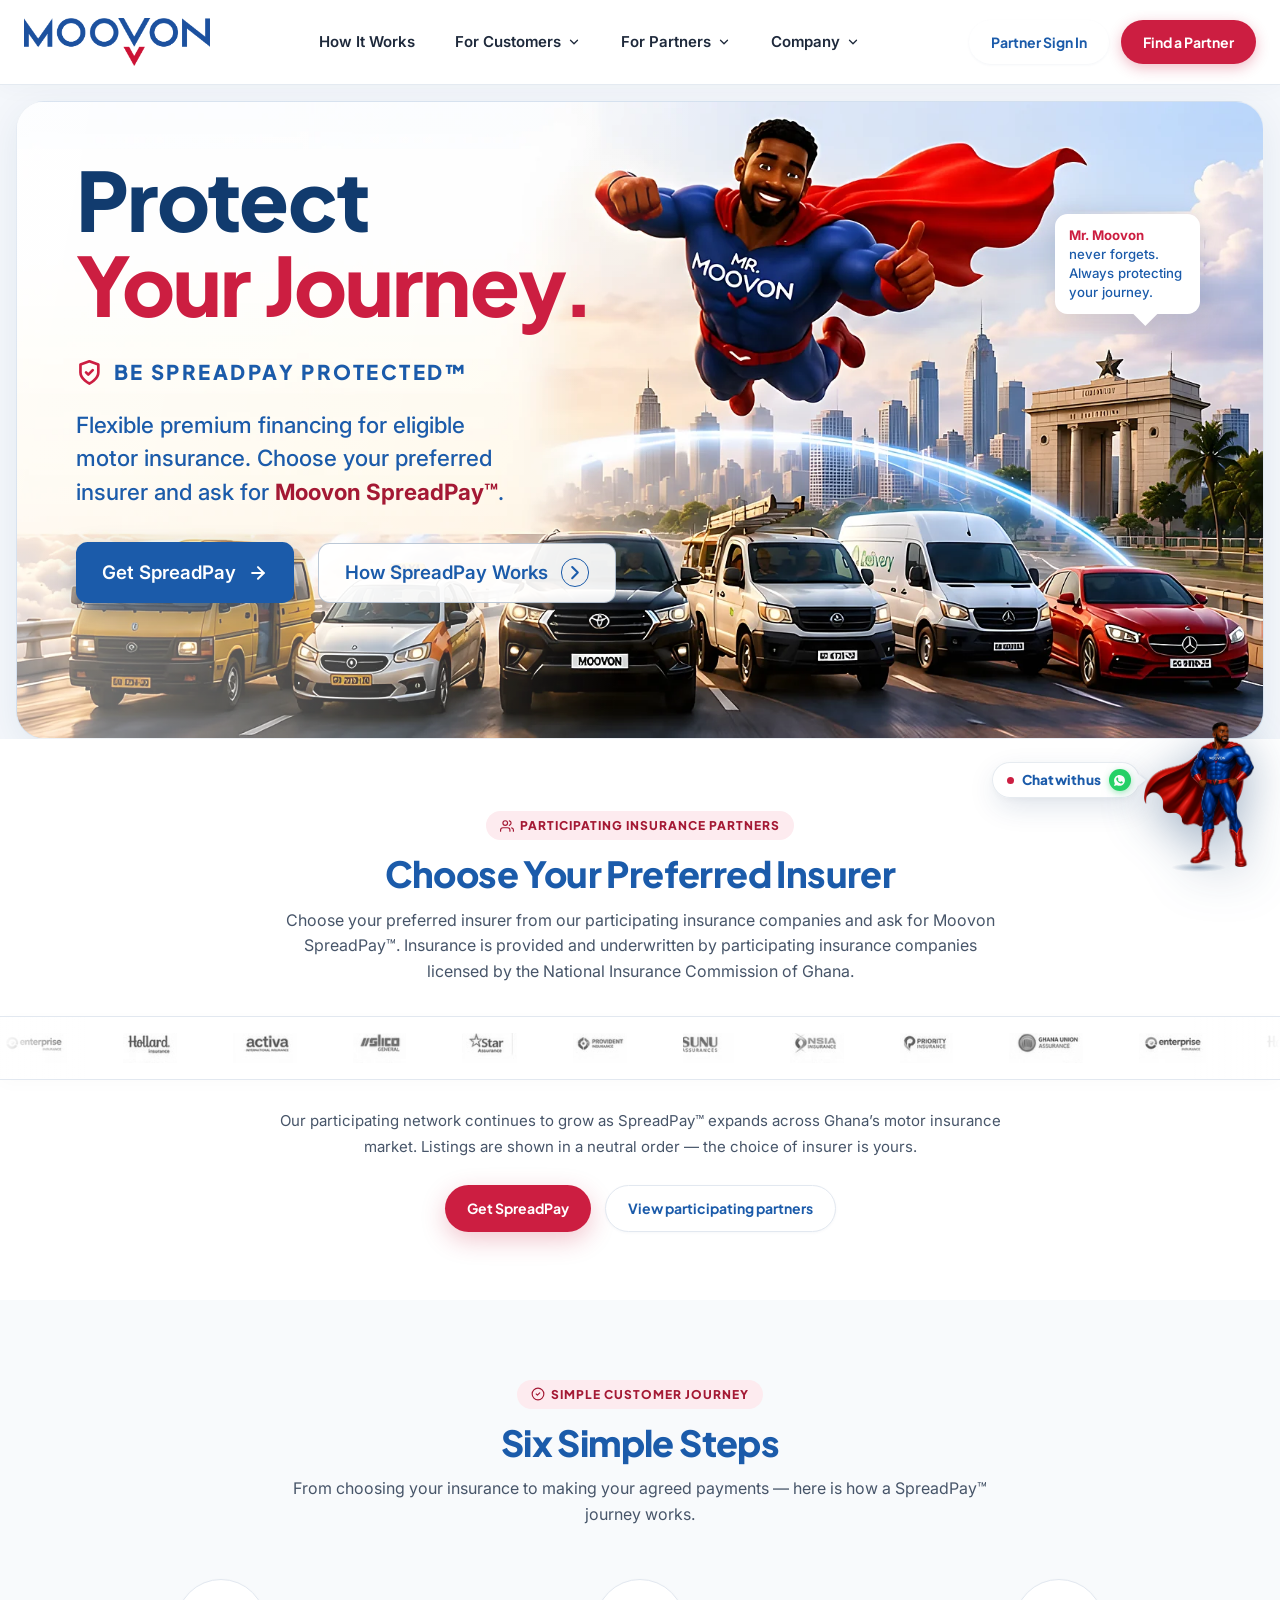
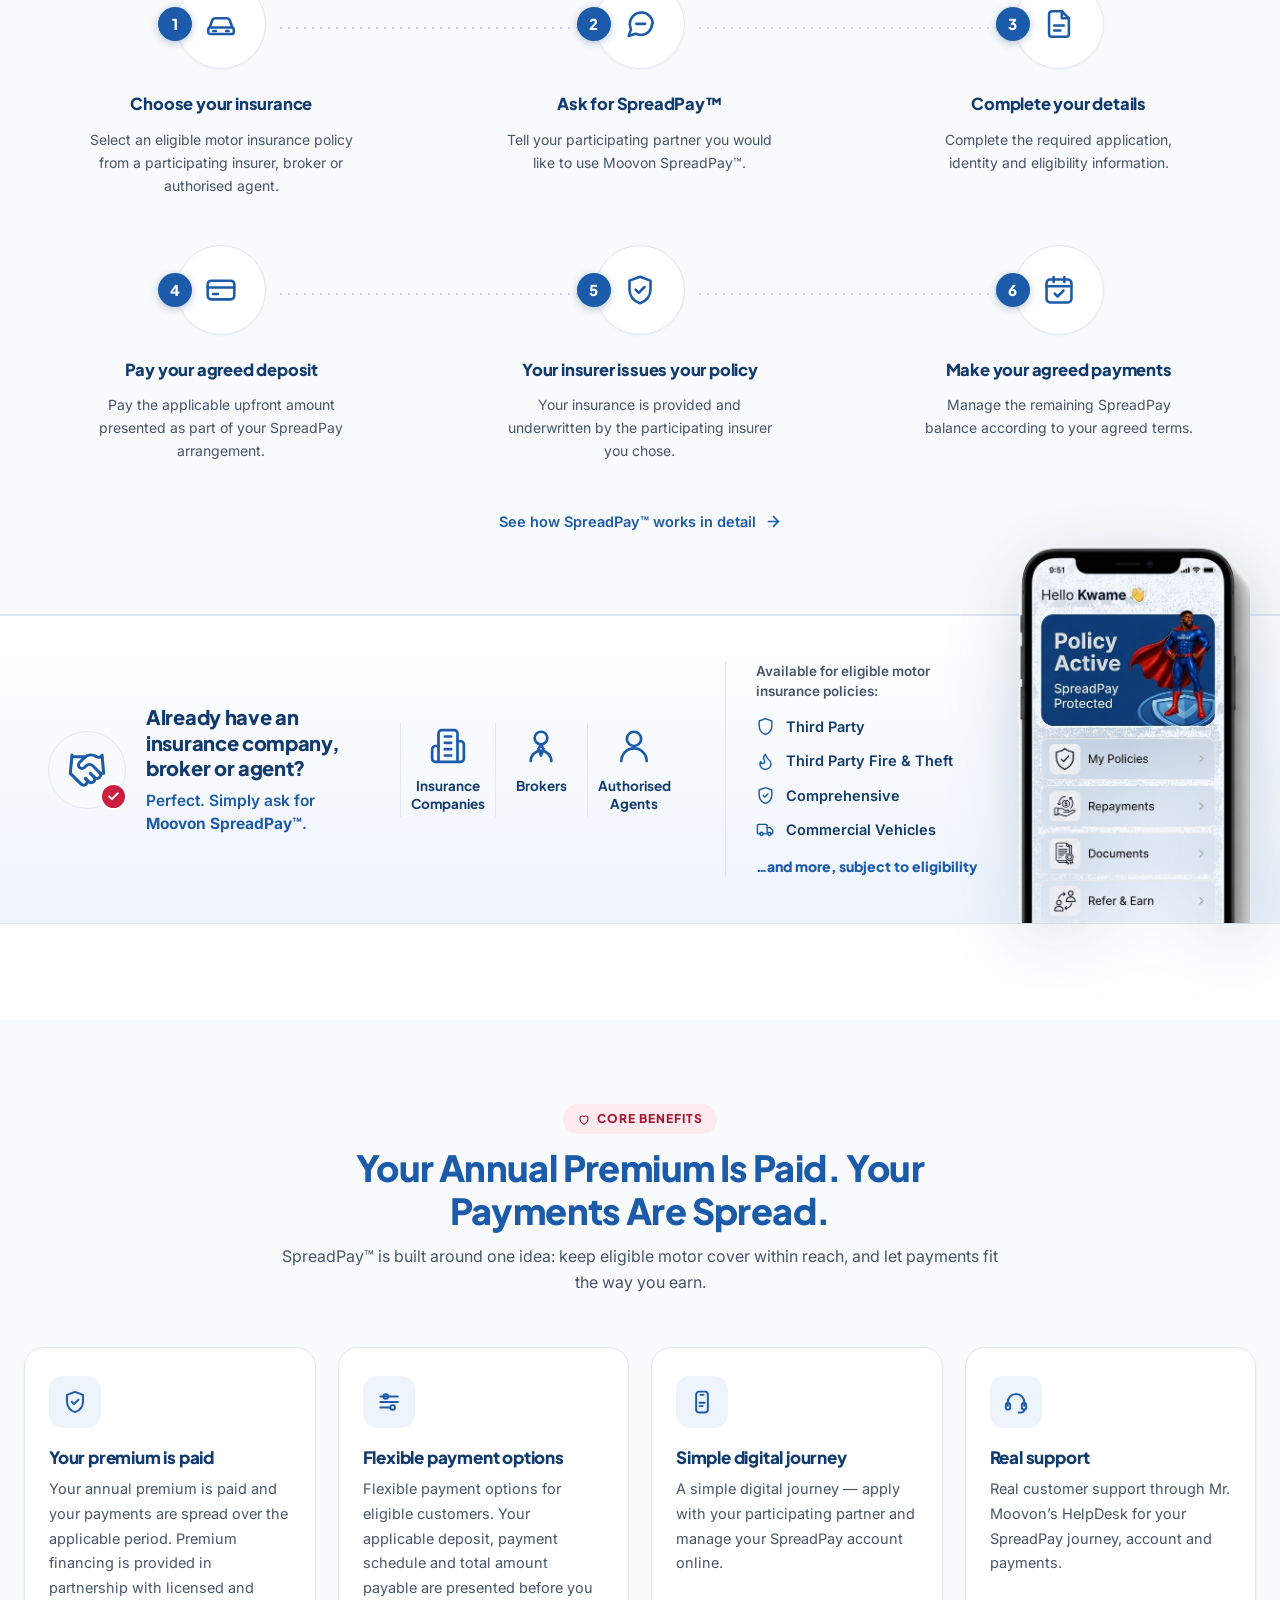
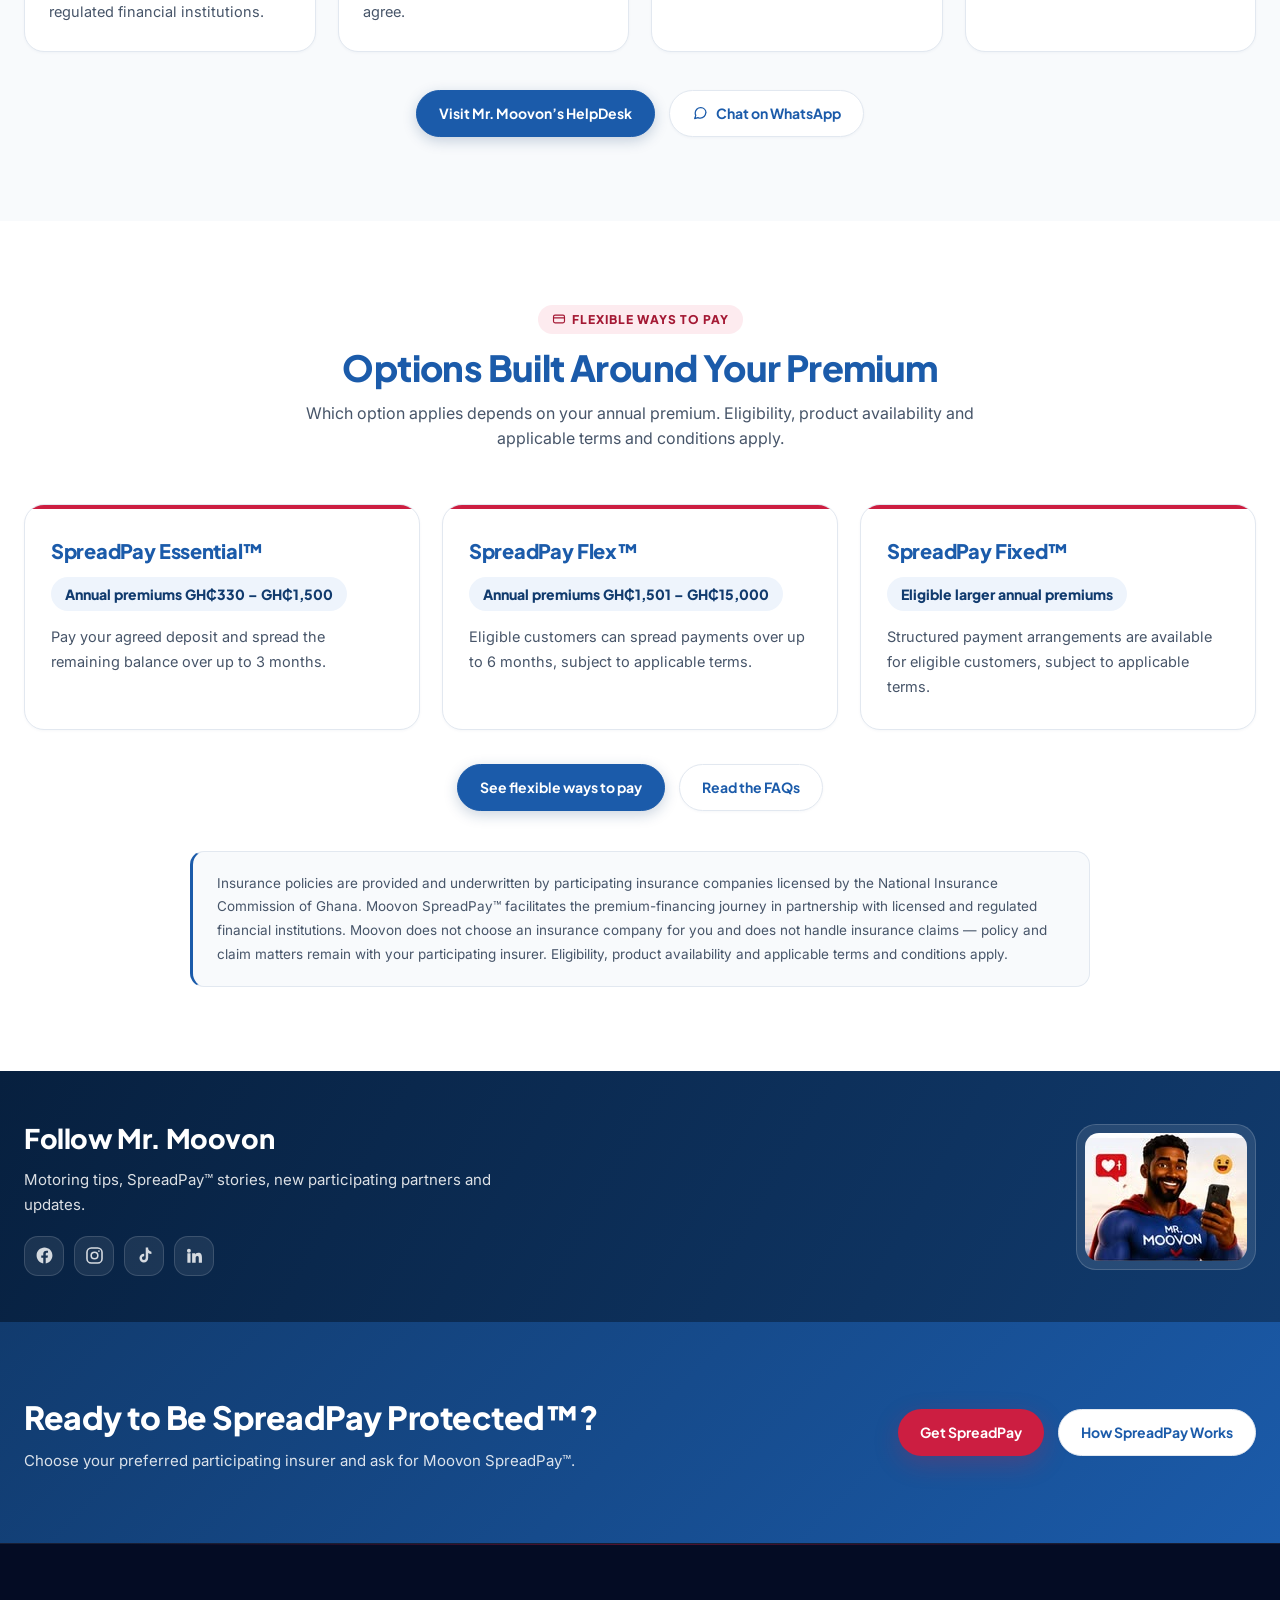
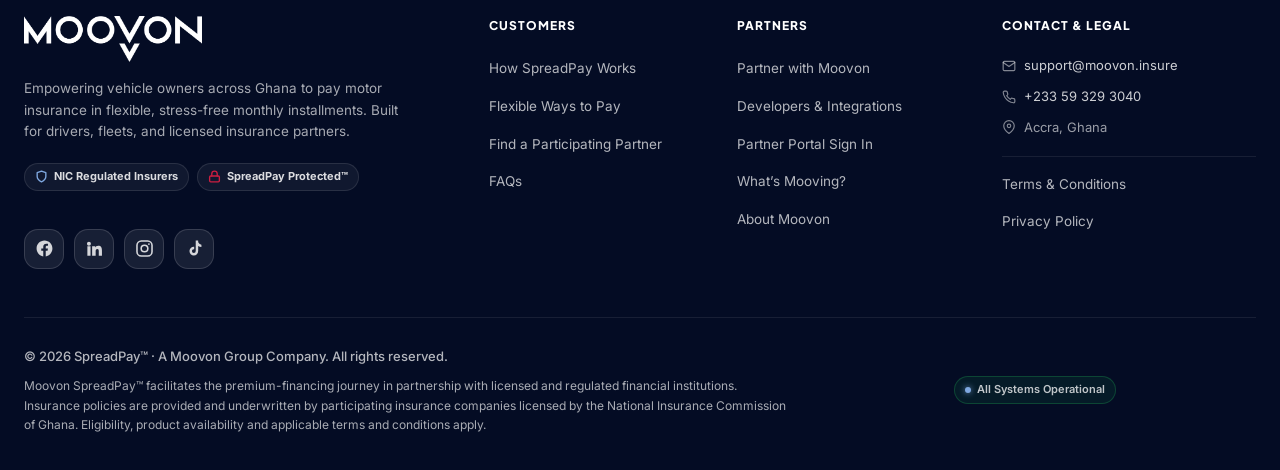
==== index.html @ c4499461 "feat(site): rebuild all pages against the 10-page refresh spec Ten pages rebuilt from design-referen" ====
<!DOCTYPE html>
<html lang="en">
<head>
  <meta charset="UTF-8">
  <meta name="viewport" content="width=device-width, initial-scale=1.0">
  <title>MOOVON SpreadPay™ - Pay Your Motor Insurance Premium Over Time</title>
  <meta name="description" content="Moovon SpreadPay™ helps eligible drivers and fleet owners in Ghana spread the cost of an annual motor insurance premium. Choose your participating insurer and ask for SpreadPay.">
  <!-- Open Graph / Social Previews -->
  <meta property="og:type" content="website">
  <meta property="og:title" content="MOOVON SpreadPay™ - Pay Your Motor Insurance Premium Over Time">
  <meta property="og:description" content="Moovon SpreadPay™ helps eligible drivers and fleet owners in Ghana spread the cost of an annual motor insurance premium. Choose your participating insurer and ask for SpreadPay.">
  <meta property="og:image" content="assets/graphics/social_banner_exact.png">
  <meta name="twitter:card" content="summary_large_image">
  
  <!-- Fonts & Stylesheet -->
  <link rel="preconnect" href="https://fonts.googleapis.com">
  <link rel="preconnect" href="https://fonts.gstatic.com" crossorigin>
  <link href="https://fonts.googleapis.com/css2?family=Inter:wght@400;500;600;700&family=Plus+Jakarta+Sans:wght@700;800;900&display=swap" rel="stylesheet">
  <link rel="icon" type="image/png" href="assets/brand/icon-trans.png">
  <link rel="stylesheet" href="styles.css?v=2.5">
</head>
<body>
  <a class="skip-link" href="#main">Skip to main content</a>


  <!-- ==========================================================================
       Header & Sticky Glass Navigation (Uniform Across All Pages)
       ========================================================================== -->
  <header class="site-header" id="siteHeader">
    <div class="container nav-container">
      <a href="/" class="brand-logo-group" aria-label="Moovon SpreadPay Home">
        <img src="assets/brand/moovon_logo_main.png" alt="Moovon" class="brand-logo-img" width="2371" height="613">
      </a>

      <nav aria-label="Primary Navigation">
        <ul class="nav-menu">
          <li><a href="/how-it-works" class="nav-link">How It Works</a></li>
          <li class="nav-item-has-dropdown">
            <a href="/products" class="nav-link">
              For Customers
              <svg class="dropdown-arrow" viewBox="0 0 24 24" width="14" height="14" fill="none" stroke="currentColor" stroke-width="2.2" stroke-linecap="round" stroke-linejoin="round" aria-hidden="true" focusable="false"><polyline points="6 9 12 15 18 9"/></svg>
            </a>
            <div class="dropdown-menu">
              <a href="/partners" class="dropdown-item">
                <div class="dropdown-icon-box">
                  <svg width="18" height="18" viewBox="0 0 24 24" fill="none" stroke="currentColor" stroke-width="2" stroke-linecap="round" stroke-linejoin="round" aria-hidden="true" focusable="false"><path d="M17 21v-2a4 4 0 0 0-4-4H5a4 4 0 0 0-4 4v2"/><circle cx="9" cy="7" r="4"/><path d="M23 21v-2a4 4 0 0 0-3-3.87"/></svg>
                </div>
                <div>
                  <div class="dropdown-title">Participating Partners</div>
                  <div class="dropdown-desc">Choose your preferred insurer</div>
                </div>
              </a>
              <a href="/products" class="dropdown-item">
                <div class="dropdown-icon-box">
                  <svg width="18" height="18" viewBox="0 0 24 24" fill="none" stroke="currentColor" stroke-width="2" stroke-linecap="round" stroke-linejoin="round" aria-hidden="true" focusable="false"><path d="M12 22s8-4 8-10V5l-8-3-8 3v7c0 6 8 10 8 10z"/></svg>
                </div>
                <div>
                  <div class="dropdown-title">Flexible Ways to Pay</div>
                  <div class="dropdown-desc">Premium bands and payment periods</div>
                </div>
              </a>
              <a href="/faqs" class="dropdown-item">
                <div class="dropdown-icon-box">
                  <svg width="18" height="18" viewBox="0 0 24 24" fill="none" stroke="currentColor" stroke-width="2" stroke-linecap="round" stroke-linejoin="round" aria-hidden="true" focusable="false"><circle cx="12" cy="12" r="10"/><path d="M9.1 9a3 3 0 0 1 5.8 1c0 2-3 3-3 3"/><line x1="12" y1="17" x2="12" y2="17.01"/></svg>
                </div>
                <div>
                  <div class="dropdown-title">FAQs</div>
                  <div class="dropdown-desc">Answers about your SpreadPay journey</div>
                </div>
              </a>
            </div>
          </li>
          <li class="nav-item-has-dropdown">
            <a href="/for-partners" class="nav-link">
              For Partners
              <svg class="dropdown-arrow" viewBox="0 0 24 24" width="14" height="14" fill="none" stroke="currentColor" stroke-width="2.2" stroke-linecap="round" stroke-linejoin="round" aria-hidden="true" focusable="false"><polyline points="6 9 12 15 18 9"/></svg>
            </a>
            <div class="dropdown-menu">
              <a href="/for-partners" class="dropdown-item">
                <div class="dropdown-icon-box">
                  <svg width="18" height="18" viewBox="0 0 24 24" fill="none" stroke="currentColor" stroke-width="2" stroke-linecap="round" stroke-linejoin="round" aria-hidden="true" focusable="false"><path d="M14 2H6a2 2 0 0 0-2 2v16a2 2 0 0 0 2 2h12a2 2 0 0 0 2-2V8z"/><polyline points="14 2 14 8 20 8"/></svg>
                </div>
                <div>
                  <div class="dropdown-title">Partner with Moovon</div>
                  <div class="dropdown-desc">For insurers, brokers and agents</div>
                </div>
              </a>
              <a href="/developers" class="dropdown-item">
                <div class="dropdown-icon-box">
                  <svg width="18" height="18" viewBox="0 0 24 24" fill="none" stroke="currentColor" stroke-width="2" stroke-linecap="round" stroke-linejoin="round" aria-hidden="true" focusable="false"><polyline points="16 18 22 12 16 6"/><polyline points="8 6 2 12 8 18"/></svg>
                </div>
                <div>
                  <div class="dropdown-title">Developers & Integrations</div>
                  <div class="dropdown-desc">Secure partner APIs</div>
                </div>
              </a>
              <a href="/for-partners#portal" class="dropdown-item">
                <div class="dropdown-icon-box">
                  <svg width="18" height="18" viewBox="0 0 24 24" fill="none" stroke="currentColor" stroke-width="2" stroke-linecap="round" stroke-linejoin="round" aria-hidden="true" focusable="false"><rect x="3" y="11" width="18" height="11" rx="2" ry="2"/><path d="M7 11V7a5 5 0 0 1 10 0v4"/></svg>
                </div>
                <div>
                  <div class="dropdown-title">Partner Portal Sign In</div>
                  <div class="dropdown-desc">Approved partner access</div>
                </div>
              </a>
            </div>
          </li>
          <li class="nav-item-has-dropdown">
            <a href="/about" class="nav-link">
              Company
              <svg class="dropdown-arrow" viewBox="0 0 24 24" width="14" height="14" fill="none" stroke="currentColor" stroke-width="2.2" stroke-linecap="round" stroke-linejoin="round" aria-hidden="true" focusable="false"><polyline points="6 9 12 15 18 9"/></svg>
            </a>
            <div class="dropdown-menu">
              <a href="/about" class="dropdown-item">
                <div class="dropdown-icon-box">
                  <svg width="18" height="18" viewBox="0 0 24 24" fill="none" stroke="currentColor" stroke-width="2" stroke-linecap="round" stroke-linejoin="round" aria-hidden="true" focusable="false"><path d="M4 15s1-1 4-1 5 2 8 2 4-1 4-1V3s-1 1-4 1-5-2-8-2-4 1-4 1z"/><line x1="4" y1="22" x2="4" y2="15"/></svg>
                </div>
                <div>
                  <div class="dropdown-title">About Moovon</div>
                  <div class="dropdown-desc">Built in Ghana. Built for Africa.</div>
                </div>
              </a>
              <a href="/news" class="dropdown-item">
                <div class="dropdown-icon-box">
                  <svg width="18" height="18" viewBox="0 0 24 24" fill="none" stroke="currentColor" stroke-width="2" stroke-linecap="round" stroke-linejoin="round" aria-hidden="true" focusable="false"><path d="M4 22h16a2 2 0 0 0 2-2V4a2 2 0 0 0-2-2H8a2 2 0 0 0-2 2v16a2 2 0 0 1-2 2Zm0 0a2 2 0 0 1-2-2v-9h4"/><path d="M10 6h8M10 10h8M10 14h5"/></svg>
                </div>
                <div>
                  <div class="dropdown-title">What's Mooving?</div>
                  <div class="dropdown-desc">News, partners and industry updates</div>
                </div>
              </a>
              <a href="/contact" class="dropdown-item">
                <div class="dropdown-icon-box">
                  <svg width="18" height="18" viewBox="0 0 24 24" fill="none" stroke="currentColor" stroke-width="2" stroke-linecap="round" stroke-linejoin="round" aria-hidden="true" focusable="false"><rect x="2" y="4" width="20" height="16" rx="2"/><path d="m22 6-10 7L2 6"/></svg>
                </div>
                <div>
                  <div class="dropdown-title">Contact Moovon</div>
                  <div class="dropdown-desc">Mr. Moovon's HelpDesk</div>
                </div>
              </a>
            </div>
          </li>
        </ul>
      </nav>

      <div class="nav-actions">
        <a href="/for-partners#portal" class="btn btn-signin">Partner Sign In</a>
        <button onclick="openPartnerModal()" class="btn btn-find-partner">Find a Partner</button>
      </div>

      <button class="mobile-toggle" aria-label="Toggle navigation">
        <svg width="24" height="24" viewBox="0 0 24 24" fill="none" stroke="#1B5BAA" stroke-width="2" stroke-linecap="round" stroke-linejoin="round"><line x1="3" y1="12" x2="21" y2="12"/><line x1="3" y1="6" x2="21" y2="6"/><line x1="3" y1="18" x2="21" y2="18"/></svg>
      </button>
    </div>
  </header>

  <main id="main">
  <!-- ==========================================================================
       Hero Billboard Section (Live Re-creation of Reference Flyer:
       real HTML text + CTAs over layered artwork)
       ========================================================================== -->
  <section class="billboard-hero-section">
    <div class="container billboard-hero-container">
      <div class="billboard-live-wrapper">
        <div class="billboard-live-content">
          <h1 class="billboard-headline">
            Protect<br>
            <span class="billboard-headline-accent">Your Journey.</span>
          </h1>

          <div class="billboard-protected-badge">
            <span class="billboard-shield-icon" aria-hidden="true">
              <svg viewBox="0 0 24 24" fill="none" stroke="currentColor" stroke-width="2.4" stroke-linecap="round" stroke-linejoin="round" focusable="false"><path d="M12 22s8-4 8-10V5l-8-3-8 3v7c0 6 8 10 8 10z"/><polyline points="9 12 11 14 15 10"/></svg>
            </span>
            Be SpreadPay Protected&trade;
          </div>

          <p class="billboard-sub">
            Flexible premium financing for eligible<br>
            motor insurance. Choose your preferred<br>
            insurer and ask for <strong>Moovon SpreadPay&trade;</strong>.
          </p>

          <div class="billboard-cta-row">
            <button onclick="openPartnerModal()" class="btn-billboard-primary">
              Get SpreadPay
              <svg viewBox="0 0 24 24" fill="none" stroke="currentColor" stroke-width="2.4" stroke-linecap="round" stroke-linejoin="round" aria-hidden="true" focusable="false"><line x1="5" y1="12" x2="19" y2="12"/><polyline points="12 5 19 12 12 19"/></svg>
            </button>
            <a href="/how-it-works" class="btn-billboard-secondary">
              How SpreadPay Works
              <span class="billboard-play-icon" aria-hidden="true">
                <svg viewBox="0 0 24 24" fill="none" stroke="currentColor" stroke-width="2.6" stroke-linecap="round" stroke-linejoin="round" focusable="false"><polyline points="9 5 16 12 9 19"/></svg>
              </span>
            </a>
          </div>
        </div>

        <div class="billboard-art-frame">
          <picture>
            <source srcset="assets/graphics/hero_billboard_art.webp?v=2.4" type="image/webp">
            <img src="assets/graphics/hero_billboard_art.png?v=2.4"
                 alt="Mr. Moovon superhero flying over a fleet of insured vehicles on an Accra highway"
                 class="billboard-live-art" width="1708" height="872" fetchpriority="high">
          </picture>
          <div class="billboard-bubble">
            <strong>Mr. Moovon</strong><br>
            never forgets.<br>
            Always protecting your journey.
          </div>
        </div>
      </div>
    </div>
  </section>

  <!-- ==========================================================================
       Participating Insurance Partners — clean, updateable, non-ranked
       ========================================================================== -->
  <section class="index-partners" id="participating-partners">
    <div class="container">
      <div class="section-header">
        <span class="section-tag">
          <svg width="14" height="14" viewBox="0 0 24 24" fill="none" stroke="currentColor" stroke-width="2" stroke-linecap="round" stroke-linejoin="round" aria-hidden="true" focusable="false"><path d="M17 21v-2a4 4 0 0 0-4-4H5a4 4 0 0 0-4 4v2"/><circle cx="9" cy="7" r="4"/><path d="M23 21v-2a4 4 0 0 0-3-3.87"/><path d="M16 3.13a4 4 0 0 1 0 7.75"/></svg>
          Participating Insurance Partners
        </span>
        <h2 class="section-title">Choose Your Preferred Insurer</h2>
        <p class="section-subtitle">
          Choose your preferred insurer from our participating insurance companies and ask for
          Moovon SpreadPay&trade;. Insurance is provided and underwritten by participating insurance
          companies licensed by the National Insurance Commission of Ghana.
        </p>
      </div>
    </div>

    <div class="hero-partners-ribbon">
      <div class="ribbon-logos-track">
        <div class="ribbon-logos-slide">
          <img src="assets/logos/logo_enterprise.png" alt="Enterprise Insurance" loading="lazy" decoding="async">
          <img src="assets/logos/logo_hollard.png" alt="Hollard Ghana" loading="lazy" decoding="async">
          <img src="assets/logos/logo_activa.png" alt="Activa Insurance" loading="lazy" decoding="async">
          <img src="assets/logos/logo_glico.png" alt="Glico General" loading="lazy" decoding="async">
          <img src="assets/logos/logo_star.png" alt="Star Assurance" loading="lazy" decoding="async">
          <img src="assets/logos/logo_provident.png" alt="Provident Insurance" loading="lazy" decoding="async">
          <img src="assets/logos/logo_sunu.png" alt="SUNU Assurances" loading="lazy" decoding="async">
          <img src="assets/logos/logo_nsia.png" alt="NSIA Insurance" loading="lazy" decoding="async">
          <img src="assets/logos/logo_priority.png" alt="Priority Insurance" loading="lazy" decoding="async">
          <img src="assets/logos/logo_gua.png" alt="Ghana Union Assurance" loading="lazy" decoding="async">
        </div>
        <div class="ribbon-logos-slide" aria-hidden="true">
          <img src="assets/logos/logo_enterprise.png" alt="" loading="lazy" decoding="async">
          <img src="assets/logos/logo_hollard.png" alt="" loading="lazy" decoding="async">
          <img src="assets/logos/logo_activa.png" alt="" loading="lazy" decoding="async">
          <img src="assets/logos/logo_glico.png" alt="" loading="lazy" decoding="async">
          <img src="assets/logos/logo_star.png" alt="" loading="lazy" decoding="async">
          <img src="assets/logos/logo_provident.png" alt="" loading="lazy" decoding="async">
          <img src="assets/logos/logo_sunu.png" alt="" loading="lazy" decoding="async">
          <img src="assets/logos/logo_nsia.png" alt="" loading="lazy" decoding="async">
          <img src="assets/logos/logo_priority.png" alt="" loading="lazy" decoding="async">
          <img src="assets/logos/logo_gua.png" alt="" loading="lazy" decoding="async">
        </div>
      </div>
    </div>

    <div class="container">
      <p class="index-partners-note">
        Our participating network continues to grow as SpreadPay&trade; expands across Ghana&rsquo;s
        motor insurance market. Listings are shown in a neutral order &mdash; the choice of insurer is yours.
      </p>
      <div class="index-partners-actions">
        <button onclick="openPartnerModal()" class="btn btn-primary">Get SpreadPay</button>
        <a href="/partners" class="btn btn-outline">View participating partners</a>
      </div>
    </div>
  </section>

  <!-- ==========================================================================
       Simple Customer Journey — the canonical 6 steps
       ========================================================================== -->
  <section class="hiw-section hiw-journey-section index-journey" id="customer-journey">
    <div class="container">
      <div class="section-header">
        <span class="section-tag">
          <svg width="14" height="14" viewBox="0 0 24 24" fill="none" stroke="currentColor" stroke-width="2" stroke-linecap="round" stroke-linejoin="round" aria-hidden="true" focusable="false"><circle cx="12" cy="12" r="10"/><path d="m9 12 2 2 4-4"/></svg>
          Simple Customer Journey
        </span>
        <h2 class="section-title">Six Simple Steps</h2>
        <p class="section-subtitle">From choosing your insurance to making your agreed payments &mdash; here is how a SpreadPay&trade; journey works.</p>
      </div>

      <ol class="hiw-flow">
        <li class="hiw-step">
          <div class="hiw-step-mark">
            <span class="hiw-step-num">1</span>
            <span class="hiw-step-icon">
              <svg viewBox="0 0 24 24" fill="none" stroke="currentColor" stroke-width="1.8" stroke-linecap="round" stroke-linejoin="round" aria-hidden="true" focusable="false">
                <path d="M4 14.5 5.9 9.2A2 2 0 0 1 7.8 7.9h8.4a2 2 0 0 1 1.9 1.3l1.9 5.3"/>
                <rect x="3" y="14.5" width="18" height="4.6" rx="1.5"/>
                <path d="M6.6 17h1.8M15.6 17h1.8"/>
              </svg>
            </span>
          </div>
          <h3 class="hiw-step-title">Choose your insurance</h3>
          <p class="hiw-step-desc">Select an eligible motor insurance policy from a participating insurer, broker or authorised agent.</p>
        </li>

        <li class="hiw-step">
          <div class="hiw-step-mark">
            <span class="hiw-step-num">2</span>
            <span class="hiw-step-icon">
              <svg viewBox="0 0 24 24" fill="none" stroke="currentColor" stroke-width="1.8" stroke-linecap="round" stroke-linejoin="round" aria-hidden="true" focusable="false">
                <path d="M20.6 11.6a8.1 8.1 0 0 1-8.1 8.1 8 8 0 0 1-3.6-.85L4 20.5l1.65-4.9a8 8 0 0 1-.85-3.6 8.1 8.1 0 0 1 8.1-8.1h.45a8.09 8.09 0 0 1 7.65 7.65Z"/>
                <path d="M9.4 11.9h6.2"/>
              </svg>
            </span>
          </div>
          <h3 class="hiw-step-title">Ask for SpreadPay&trade;</h3>
          <p class="hiw-step-desc">Tell your participating partner you would like to use Moovon SpreadPay&trade;.</p>
        </li>

        <li class="hiw-step">
          <div class="hiw-step-mark">
            <span class="hiw-step-num">3</span>
            <span class="hiw-step-icon">
              <svg viewBox="0 0 24 24" fill="none" stroke="currentColor" stroke-width="1.8" stroke-linecap="round" stroke-linejoin="round" aria-hidden="true" focusable="false">
                <path d="M14 3H7a2 2 0 0 0-2 2v14a2 2 0 0 0 2 2h10a2 2 0 0 0 2-2V8Z"/>
                <polyline points="14 3 14 8 19 8"/>
                <path d="M8.6 13h6.8M8.6 16.6h4.4"/>
              </svg>
            </span>
          </div>
          <h3 class="hiw-step-title">Complete your details</h3>
          <p class="hiw-step-desc">Complete the required application, identity and eligibility information.</p>
        </li>

        <li class="hiw-step">
          <div class="hiw-step-mark">
            <span class="hiw-step-num">4</span>
            <span class="hiw-step-icon">
              <svg viewBox="0 0 24 24" fill="none" stroke="currentColor" stroke-width="1.8" stroke-linecap="round" stroke-linejoin="round" aria-hidden="true" focusable="false">
                <rect x="2.6" y="5.4" width="18.8" height="13.2" rx="2.6"/>
                <path d="M2.6 10.2h18.8"/>
                <path d="M6.4 14.8h3.4"/>
              </svg>
            </span>
          </div>
          <h3 class="hiw-step-title">Pay your agreed deposit</h3>
          <p class="hiw-step-desc">Pay the applicable upfront amount presented as part of your SpreadPay arrangement.</p>
        </li>

        <li class="hiw-step">
          <div class="hiw-step-mark">
            <span class="hiw-step-num">5</span>
            <span class="hiw-step-icon">
              <svg viewBox="0 0 24 24" fill="none" stroke="currentColor" stroke-width="1.8" stroke-linecap="round" stroke-linejoin="round" aria-hidden="true" focusable="false">
                <path d="M12 2.6 4.6 5.4v6.1c0 5 3.1 8.3 7.4 9.9 4.3-1.6 7.4-4.9 7.4-9.9V5.4Z"/>
                <polyline points="8.9 11.8 11.1 14 15.2 9.9"/>
              </svg>
            </span>
          </div>
          <h3 class="hiw-step-title">Your insurer issues your policy</h3>
          <p class="hiw-step-desc">Your insurance is provided and underwritten by the participating insurer you chose.</p>
        </li>

        <li class="hiw-step">
          <div class="hiw-step-mark">
            <span class="hiw-step-num">6</span>
            <span class="hiw-step-icon">
              <svg viewBox="0 0 24 24" fill="none" stroke="currentColor" stroke-width="1.8" stroke-linecap="round" stroke-linejoin="round" aria-hidden="true" focusable="false">
                <rect x="3.2" y="4.6" width="17.6" height="16.2" rx="2.6"/>
                <path d="M3.2 9.4h17.6M8.2 2.8v3.6M15.8 2.8v3.6"/>
                <polyline points="9 14.6 11 16.6 15.2 12.4"/>
              </svg>
            </span>
          </div>
          <h3 class="hiw-step-title">Make your agreed payments</h3>
          <p class="hiw-step-desc">Manage the remaining SpreadPay balance according to your agreed terms.</p>
        </li>
      </ol>

      <div class="hiw-flow-cta">
        <a href="/how-it-works" class="hiw-flow-link">
          See how SpreadPay&trade; works in detail
          <svg viewBox="0 0 24 24" fill="none" stroke="currentColor" stroke-width="2.4" stroke-linecap="round" stroke-linejoin="round" aria-hidden="true" focusable="false"><line x1="5" y1="12" x2="19" y2="12"/><polyline points="12 5 19 12 12 19"/></svg>
        </a>
      </div>
    </div>
  </section>

  <!-- ==========================================================================
       Already Have An Insurer? (reassurance + eligible policies, per the flyer)
       ========================================================================== -->
  <section class="eligibility-section">
    <div class="eligibility-band">
      <div class="eligibility-inner">

        <div class="elig-intro">
          <span class="elig-handshake" aria-hidden="true">
            <svg viewBox="0 0 24 24" fill="none" stroke="currentColor" stroke-width="1.8" stroke-linecap="round" stroke-linejoin="round" focusable="false">
              <path d="m11 17 2 2a1 1 0 1 0 3-3"/>
              <path d="m14 14 2.5 2.5a1 1 0 1 0 3-3l-3.88-3.88a3 3 0 0 0-4.24 0l-.88.88a1 1 0 1 1-3-3l2.81-2.81a5.79 5.79 0 0 1 7.06-.87l.47.28a2 2 0 0 0 1.42.25L21 4"/>
              <path d="m21 3 1 11h-2"/>
              <path d="M3 3 2 14l6.5 6.5a1 1 0 1 0 3-3"/>
              <path d="M3 4h8"/>
            </svg>
            <span class="elig-check">
              <svg viewBox="0 0 24 24" fill="none" stroke="currentColor" stroke-width="3.4" stroke-linecap="round" stroke-linejoin="round" focusable="false"><polyline points="20 6 9 17 4 12"/></svg>
            </span>
          </span>
          <div class="elig-intro-copy">
            <h2 class="elig-title">Already have an insurance company, broker or agent?</h2>
            <p class="elig-lead">Perfect. Simply ask for <strong>Moovon SpreadPay&trade;</strong>.</p>
          </div>
        </div>

        <ul class="elig-entities">
          <li>
            <svg viewBox="0 0 24 24" fill="none" stroke="currentColor" stroke-width="1.7" stroke-linecap="round" stroke-linejoin="round" aria-hidden="true" focusable="false">
              <path d="M6 22V4a2 2 0 0 1 2-2h8a2 2 0 0 1 2 2v18"/>
              <path d="M6 12H4a2 2 0 0 0-2 2v6a2 2 0 0 0 2 2h16a2 2 0 0 0 2-2v-9a2 2 0 0 0-2-2h-2"/>
              <path d="M10 6h4M10 10h4M10 14h4M10 18h4"/>
            </svg>
            <span>Insurance<br>Companies</span>
          </li>
          <li>
            <svg viewBox="0 0 24 24" fill="none" stroke="currentColor" stroke-width="1.7" stroke-linecap="round" stroke-linejoin="round" aria-hidden="true" focusable="false">
              <circle cx="12" cy="7" r="4"/>
              <path d="M5.5 21.5a6.5 6.5 0 0 1 13 0"/>
              <path d="m12 11.5-1.6 2.2 1.6 4.3 1.6-4.3-1.6-2.2Z"/>
            </svg>
            <span>Brokers</span>
          </li>
          <li>
            <svg viewBox="0 0 24 24" fill="none" stroke="currentColor" stroke-width="1.7" stroke-linecap="round" stroke-linejoin="round" aria-hidden="true" focusable="false">
              <circle cx="12" cy="7.5" r="4.5"/>
              <path d="M4 21.5a8 8 0 0 1 16 0"/>
            </svg>
            <span>Authorised<br>Agents</span>
          </li>
        </ul>

        <div class="elig-policies">
          <h3 class="elig-policies-title">Available for eligible motor insurance policies:</h3>
          <ul class="elig-policy-list">
            <li>
              <svg viewBox="0 0 24 24" fill="none" stroke="currentColor" stroke-width="1.8" stroke-linecap="round" stroke-linejoin="round" aria-hidden="true" focusable="false"><path d="M12 2 4 5v6c0 5.5 3.8 9.5 8 11 4.2-1.5 8-5.5 8-11V5l-8-3Z"/></svg>
              Third Party
            </li>
            <li>
              <svg viewBox="0 0 24 24" fill="none" stroke="currentColor" stroke-width="1.8" stroke-linecap="round" stroke-linejoin="round" aria-hidden="true" focusable="false"><path d="M8.5 14.5A2.5 2.5 0 0 0 11 12c0-1.4-.5-2-1-3-1.1-2.1-.2-4 2-6 .5 2.5 2 4.9 4 6.5 2 1.6 3 3.5 3 5.5a7 7 0 1 1-14 0c0-1.2.4-2.3 1-3a2.5 2.5 0 0 0 2.5 2.5Z"/></svg>
              Third Party Fire &amp; Theft
            </li>
            <li>
              <svg viewBox="0 0 24 24" fill="none" stroke="currentColor" stroke-width="1.8" stroke-linecap="round" stroke-linejoin="round" aria-hidden="true" focusable="false"><path d="M12 2 4 5v6c0 5.5 3.8 9.5 8 11 4.2-1.5 8-5.5 8-11V5l-8-3Z"/><polyline points="9 11.8 11.2 14 15 10"/></svg>
              Comprehensive
            </li>
            <li>
              <svg viewBox="0 0 24 24" fill="none" stroke="currentColor" stroke-width="1.8" stroke-linecap="round" stroke-linejoin="round" aria-hidden="true" focusable="false"><path d="M14 17.5V6.5a1 1 0 0 0-1-1H2.8a1 1 0 0 0-1 1v10a1 1 0 0 0 1 1H5"/><path d="M14 9.5h3.6l3.6 3.6v3.4a1 1 0 0 1-1 1h-1.1"/><path d="M9 17.5h4"/><circle cx="7" cy="17.5" r="2"/><circle cx="17" cy="17.5" r="2"/></svg>
              Commercial Vehicles
            </li>
          </ul>
          <p class="elig-more">&hellip;and more, subject to eligibility</p>
        </div>

        <div class="elig-app">
          <img src="assets/graphics/mobile_app_mockup.png" width="512" height="801" loading="lazy" decoding="async"
               alt="The My Moovon app showing a customer greeting, an active SpreadPay Protected policy, and menu items for policies, repayments, documents and referrals.">
        </div>

      </div>
    </div>
  </section>

  <!-- ==========================================================================
       Core Benefits
       ========================================================================== -->
  <section class="index-benefits">
    <div class="container">
      <div class="section-header">
        <span class="section-tag">
          <svg width="14" height="14" viewBox="0 0 24 24" fill="none" stroke="currentColor" stroke-width="2" stroke-linecap="round" stroke-linejoin="round" aria-hidden="true" focusable="false"><path d="M12 21s-7-4.4-7-9.6A4.2 4.2 0 0 1 12 8a4.2 4.2 0 0 1 7 3.4C19 16.6 12 21 12 21Z"/></svg>
          Core Benefits
        </span>
        <h2 class="section-title">Your Annual Premium Is Paid. Your Payments Are Spread.</h2>
        <p class="section-subtitle">SpreadPay&trade; is built around one idea: keep eligible motor cover within reach, and let payments fit the way you earn.</p>
      </div>

      <ul class="index-benefits-grid">
        <li class="index-benefit">
          <span class="index-benefit-icon" aria-hidden="true">
            <svg viewBox="0 0 24 24" fill="none" stroke="currentColor" stroke-width="1.8" stroke-linecap="round" stroke-linejoin="round" focusable="false">
              <path d="M12 2.6 4.6 5.4v6.1c0 5 3.1 8.3 7.4 9.9 4.3-1.6 7.4-4.9 7.4-9.9V5.4Z"/>
              <polyline points="8.9 11.8 11.1 14 15.2 9.9"/>
            </svg>
          </span>
          <h3 class="index-benefit-title">Your premium is paid</h3>
          <p class="index-benefit-desc">
            Your annual premium is paid and your payments are spread over the applicable period.
            Premium financing is provided in partnership with licensed and regulated financial institutions.
          </p>
        </li>

        <li class="index-benefit">
          <span class="index-benefit-icon" aria-hidden="true">
            <svg viewBox="0 0 24 24" fill="none" stroke="currentColor" stroke-width="1.8" stroke-linecap="round" stroke-linejoin="round" focusable="false">
              <path d="M4 7h16M4 12h16M4 17h9"/>
              <circle cx="9" cy="7" r="2.1"/>
              <circle cx="15.4" cy="17" r="2.1"/>
            </svg>
          </span>
          <h3 class="index-benefit-title">Flexible payment options</h3>
          <p class="index-benefit-desc">
            Flexible payment options for eligible customers. Your applicable deposit, payment
            schedule and total amount payable are presented before you agree.
          </p>
        </li>

        <li class="index-benefit">
          <span class="index-benefit-icon" aria-hidden="true">
            <svg viewBox="0 0 24 24" fill="none" stroke="currentColor" stroke-width="1.8" stroke-linecap="round" stroke-linejoin="round" focusable="false">
              <rect x="6.6" y="2.4" width="10.8" height="19.2" rx="2.6"/>
              <path d="M10.6 5.4h2.8"/>
              <path d="M9.6 12.6h4.8M9.6 15.8h3"/>
            </svg>
          </span>
          <h3 class="index-benefit-title">Simple digital journey</h3>
          <p class="index-benefit-desc">
            A simple digital journey &mdash; apply with your participating partner and manage your
            SpreadPay account online.
          </p>
        </li>

        <li class="index-benefit">
          <span class="index-benefit-icon" aria-hidden="true">
            <svg viewBox="0 0 24 24" fill="none" stroke="currentColor" stroke-width="1.8" stroke-linecap="round" stroke-linejoin="round" focusable="false">
              <path d="M4.4 15.4v-3.2a7.6 7.6 0 0 1 15.2 0v3.2"/>
              <rect x="2.6" y="12.8" width="4" height="6.2" rx="2"/>
              <rect x="17.4" y="12.8" width="4" height="6.2" rx="2"/>
              <path d="M19.6 19a2.6 2.6 0 0 1-2.6 2.6h-2.4"/>
            </svg>
          </span>
          <h3 class="index-benefit-title">Real support</h3>
          <p class="index-benefit-desc">
            Real customer support through Mr. Moovon&rsquo;s HelpDesk for your SpreadPay journey,
            account and payments.
          </p>
        </li>
      </ul>

      <div class="index-benefits-actions">
        <a href="/contact" class="btn btn-navy">Visit Mr. Moovon&rsquo;s HelpDesk</a>
        <a href="https://wa.me/233593293040" target="_blank" rel="noopener" class="btn btn-outline"
           aria-label="Chat with Mr. Moovon&rsquo;s HelpDesk on WhatsApp (opens in a new tab)">
          <svg width="16" height="16" viewBox="0 0 24 24" fill="none" stroke="currentColor" stroke-width="1.9" stroke-linecap="round" stroke-linejoin="round" aria-hidden="true" focusable="false"><path d="M20.6 11.6a8.1 8.1 0 0 1-8.1 8.1 8 8 0 0 1-3.6-.85L4 20.5l1.65-4.9a8 8 0 0 1-.85-3.6 8.1 8.1 0 0 1 8.1-8.1h.45a8.09 8.09 0 0 1 7.65 7.65Z"/></svg>
          Chat on WhatsApp
        </a>
      </div>
    </div>
  </section>

  <!-- ==========================================================================
       Flexible Ways to Pay — tier names and premium bands only.
       Deposit percentages, fees and penalties are not published publicly.
       ========================================================================== -->
  <section class="index-ways">
    <div class="container">
      <div class="section-header">
        <span class="section-tag">
          <svg width="14" height="14" viewBox="0 0 24 24" fill="none" stroke="currentColor" stroke-width="2" stroke-linecap="round" stroke-linejoin="round" aria-hidden="true" focusable="false"><rect x="2.6" y="5.4" width="18.8" height="13.2" rx="2.6"/><path d="M2.6 10.2h18.8"/></svg>
          Flexible Ways to Pay
        </span>
        <h2 class="section-title">Options Built Around Your Premium</h2>
        <p class="section-subtitle">Which option applies depends on your annual premium. Eligibility, product availability and applicable terms and conditions apply.</p>
      </div>

      <ul class="index-ways-grid">
        <li class="index-way">
          <h3 class="index-way-name">SpreadPay Essential&trade;</h3>
          <p class="index-way-band">Annual premiums GH₵330 &ndash; GH₵1,500</p>
          <p class="index-way-note">Pay your agreed deposit and spread the remaining balance over up to 3 months.</p>
        </li>
        <li class="index-way">
          <h3 class="index-way-name">SpreadPay Flex&trade;</h3>
          <p class="index-way-band">Annual premiums GH₵1,501 &ndash; GH₵15,000</p>
          <p class="index-way-note">Eligible customers can spread payments over up to 6 months, subject to applicable terms.</p>
        </li>
        <li class="index-way">
          <h3 class="index-way-name">SpreadPay Fixed&trade;</h3>
          <p class="index-way-band">Eligible larger annual premiums</p>
          <p class="index-way-note">Structured payment arrangements are available for eligible customers, subject to applicable terms.</p>
        </li>
      </ul>

      <div class="index-ways-actions">
        <a href="/products" class="btn btn-navy">See flexible ways to pay</a>
        <a href="/faqs" class="btn btn-outline">Read the FAQs</a>
      </div>

      <p class="index-compliance">
        Insurance policies are provided and underwritten by participating insurance companies licensed by
        the National Insurance Commission of Ghana. Moovon SpreadPay&trade; facilitates the premium-financing
        journey in partnership with licensed and regulated financial institutions. Moovon does not choose an
        insurance company for you and does not handle insurance claims &mdash; policy and claim matters remain
        with your participating insurer. Eligibility, product availability and applicable terms and conditions apply.
      </p>
    </div>
  </section>

  <!-- ==========================================================================
       Follow Mr. Moovon (compact social section)
       ========================================================================== -->
  <section class="index-follow" aria-labelledby="follow-mr-moovon">
    <div class="container index-follow-inner">
      <div class="index-follow-copy">
        <h2 class="index-follow-title" id="follow-mr-moovon">Follow Mr. Moovon</h2>
        <p class="index-follow-sub">
          Motoring tips, SpreadPay&trade; stories, new participating partners and updates.
        </p>
        <ul class="footer-social" aria-label="Follow Mr. Moovon on social media">
          <li><a href="https://web.facebook.com/profile.php?id=61592832895204" target="_blank" rel="noopener" aria-label="Mr. Moovon on Facebook (opens in a new tab)">
            <svg viewBox="0 0 24 24" fill="currentColor" aria-hidden="true" focusable="false"><path d="M22 12.06C22 6.5 17.52 2 12 2S2 6.5 2 12.06c0 5 3.66 9.15 8.44 9.94v-7.03H7.9v-2.9h2.54V9.85c0-2.51 1.49-3.9 3.77-3.9 1.09 0 2.24.2 2.24.2v2.46h-1.26c-1.24 0-1.63.78-1.63 1.57v1.88h2.78l-.45 2.9h-2.33V22c4.78-.79 8.44-4.93 8.44-9.94z"/></svg>
          </a></li>
          <li><a href="https://www.instagram.com/moovon.insure/" target="_blank" rel="noopener" aria-label="Mr. Moovon on Instagram (opens in a new tab)">
            <svg viewBox="0 0 24 24" fill="none" stroke="currentColor" stroke-width="2" stroke-linecap="round" stroke-linejoin="round" aria-hidden="true" focusable="false"><rect x="2.5" y="2.5" width="19" height="19" rx="5.5"/><circle cx="12" cy="12" r="4.2"/><circle cx="17.6" cy="6.4" r="1.1" fill="currentColor" stroke="none"/></svg>
          </a></li>
          <li><a href="https://www.tiktok.com/@moovon.insure" target="_blank" rel="noopener" aria-label="Mr. Moovon on TikTok (opens in a new tab)">
            <svg viewBox="0 0 24 24" fill="currentColor" aria-hidden="true" focusable="false"><path d="M16.6 2h-3.05v13.2a2.4 2.4 0 1 1-2.4-2.4c.16 0 .32.02.47.05v-3.1a5.6 5.6 0 0 0-.47-.02 5.5 5.5 0 1 0 5.5 5.5V8.9a7.06 7.06 0 0 0 4.1 1.32V7.13a4.05 4.05 0 0 1-2.9-1.35A4.1 4.1 0 0 1 16.6 2z"/></svg>
          </a></li>
          <li><a href="https://www.linkedin.com/company/135594834" target="_blank" rel="noopener" aria-label="Moovon on LinkedIn (opens in a new tab)">
            <svg viewBox="0 0 24 24" fill="currentColor" aria-hidden="true" focusable="false"><path d="M4.98 3.5a2.5 2.5 0 1 1 0 5 2.5 2.5 0 0 1 0-5zM3 9h4v12H3zM9 9h3.8v1.7h.05c.53-1 1.83-2.05 3.77-2.05 4.03 0 4.78 2.65 4.78 6.1V21h-4v-5.5c0-1.31-.03-3-1.83-3-1.83 0-2.11 1.43-2.11 2.9V21H9z"/></svg>
          </a></li>
        </ul>
      </div>

      <div class="index-follow-art">
        <img src="assets/graphics/selfie_mr_moovon.png" width="162" height="128" loading="lazy" decoding="async"
             alt="Mr. Moovon taking a selfie with his phone">
      </div>
    </div>
  </section>

  <!-- ==========================================================================
       Pre-Footer CTA
       ========================================================================== -->
  <section class="cta-banner-section">
    <div class="container cta-banner-content">
      <div>
        <h2 class="cta-title">Ready to Be SpreadPay Protected&trade;?</h2>
        <p class="cta-sub">Choose your preferred participating insurer and ask for Moovon SpreadPay&trade;.</p>
      </div>
      <div class="cta-buttons-group">
        <button onclick="openPartnerModal()" class="btn btn-primary">Get SpreadPay</button>
        <a href="/how-it-works" class="btn btn-outline">How SpreadPay Works</a>
      </div>
    </div>
  </section>

</main>

  <!-- ==========================================================================
       Footer
       ========================================================================== -->
  <!-- ==========================================================================
     MOOVON SpreadPay™ - Uniform Dedicated Footer Component
     ========================================================================== -->
<footer class="site-footer" id="siteFooter">
  <div class="container">
    <div class="footer-grid">
      <!-- Brand & Mission Column -->
      <div class="footer-brand-col">
        <a href="/" class="brand-logo-group brand-logo-footer" aria-label="Moovon SpreadPay Home">
          <img src="assets/brand/moovon_logo_white.png" alt="Moovon" class="brand-logo-img" width="2371" height="613">
        </a>
        <p class="footer-brand-desc">
          Empowering vehicle owners across Ghana to pay motor insurance in flexible, stress-free monthly installments. Built for drivers, fleets, and licensed insurance partners.
        </p>
        <div class="footer-badges-group">
          <div class="footer-trust-badge">
            <svg width="13" height="13" viewBox="0 0 24 24" fill="none" stroke="#7FA8E0" stroke-width="2.5" stroke-linecap="round" stroke-linejoin="round">
              <path d="M12 22s8-4 8-10V5l-8-3-8 3v7c0 6 8 10 8 10z"/>
            </svg>
            <span>NIC Regulated Insurers</span>
          </div>
          <div class="footer-trust-badge">
            <svg width="13" height="13" viewBox="0 0 24 24" fill="none" stroke="#CC1E41" stroke-width="2.5" stroke-linecap="round" stroke-linejoin="round">
              <rect x="3" y="11" width="18" height="11" rx="2" ry="2"></rect>
              <path d="M7 11V7a5 5 0 0 1 10 0v4"></path>
            </svg>
            <span>SpreadPay Protected™</span>
          </div>
        </div>
      
        <ul class="footer-social" aria-label="Moovon on social media">
          <li><a href="https://web.facebook.com/profile.php?id=61592832895204" target="_blank" rel="noopener" aria-label="Moovon on Facebook (opens in a new tab)">
            <svg viewBox="0 0 24 24" fill="currentColor" aria-hidden="true" focusable="false"><path d="M22 12.06C22 6.5 17.52 2 12 2S2 6.5 2 12.06c0 5 3.66 9.15 8.44 9.94v-7.03H7.9v-2.9h2.54V9.85c0-2.51 1.49-3.9 3.77-3.9 1.09 0 2.24.2 2.24.2v2.46h-1.26c-1.24 0-1.63.78-1.63 1.57v1.88h2.78l-.45 2.9h-2.33V22c4.78-.79 8.44-4.93 8.44-9.94z"/></svg>
          </a></li>
          <li><a href="https://www.linkedin.com/company/135594834" target="_blank" rel="noopener" aria-label="Moovon on LinkedIn (opens in a new tab)">
            <svg viewBox="0 0 24 24" fill="currentColor" aria-hidden="true" focusable="false"><path d="M4.98 3.5a2.5 2.5 0 1 1 0 5 2.5 2.5 0 0 1 0-5zM3 9h4v12H3zM9 9h3.8v1.7h.05c.53-1 1.83-2.05 3.77-2.05 4.03 0 4.78 2.65 4.78 6.1V21h-4v-5.5c0-1.31-.03-3-1.83-3-1.83 0-2.11 1.43-2.11 2.9V21H9z"/></svg>
          </a></li>
          <li><a href="https://www.instagram.com/moovon.insure/" target="_blank" rel="noopener" aria-label="Moovon on Instagram (opens in a new tab)">
            <svg viewBox="0 0 24 24" fill="none" stroke="currentColor" stroke-width="2" stroke-linecap="round" stroke-linejoin="round" aria-hidden="true" focusable="false"><rect x="2.5" y="2.5" width="19" height="19" rx="5.5"/><circle cx="12" cy="12" r="4.2"/><circle cx="17.6" cy="6.4" r="1.1" fill="currentColor" stroke="none"/></svg>
          </a></li>
          <li><a href="https://www.tiktok.com/@moovon.insure" target="_blank" rel="noopener" aria-label="Moovon on TikTok (opens in a new tab)">
            <svg viewBox="0 0 24 24" fill="currentColor" aria-hidden="true" focusable="false"><path d="M16.6 2h-3.05v13.2a2.4 2.4 0 1 1-2.4-2.4c.16 0 .32.02.47.05v-3.1a5.6 5.6 0 0 0-.47-.02 5.5 5.5 0 1 0 5.5 5.5V8.9a7.06 7.06 0 0 0 4.1 1.32V7.13a4.05 4.05 0 0 1-2.9-1.35A4.1 4.1 0 0 1 16.6 2z"/></svg>
          </a></li>
        </ul>
      </div>

      <!-- Products Column -->
      <div class="footer-col">
        <h5>CUSTOMERS</h5>
          <ul class="footer-links">
            <li><a href="/how-it-works">How SpreadPay Works</a></li>
            <li><a href="/products">Flexible Ways to Pay</a></li>
            <li><a href="/partners">Find a Participating Partner</a></li>
            <li><a href="/faqs">FAQs</a></li>
          </ul>
      </div>

      <!-- Partners & Support Column -->
      <div class="footer-col">
        <h5>PARTNERS</h5>
        <ul class="footer-links">
          <li><a href="/for-partners">Partner with Moovon</a></li>
          <li><a href="/developers">Developers &amp; Integrations</a></li>
          <li><a href="/for-partners#portal">Partner Portal Sign In</a></li>
          <li><a href="/news">What&rsquo;s Mooving?</a></li>
          <li><a href="/about">About Moovon</a></li>
        </ul>
      </div>

      <!-- Contact & Legal Column -->
      <div class="footer-col footer-contact-col">
        <h5>CONTACT & LEGAL</h5>
        <div class="footer-contact-details">
          <a href="mailto:support@moovon.insure" class="footer-contact-link">
            <svg width="14" height="14" viewBox="0 0 24 24" fill="none" stroke="currentColor" stroke-width="2" stroke-linecap="round" stroke-linejoin="round">
              <path d="M4 4h16c1.1 0 2 .9 2 2v12c0 1.1-.9 2-2 2H4c-1.1 0-2-.9-2-2V6c0-1.1.9-2 2-2z"/>
              <polyline points="22,6 12,13 2,6"/>
            </svg>
            <span>support@moovon.insure</span>
          </a>
          <a href="tel:+233593293040" class="footer-contact-link">
            <svg width="14" height="14" viewBox="0 0 24 24" fill="none" stroke="currentColor" stroke-width="2" stroke-linecap="round" stroke-linejoin="round">
              <path d="M22 16.92v3a2 2 0 0 1-2.18 2 19.79 19.79 0 0 1-8.63-3.07 19.5 19.5 0 0 1-6-6 19.79 19.79 0 0 1-3.07-8.67A2 2 0 0 1 4.11 2h3a2 2 0 0 1 2 1.72 12.84 12.84 0 0 0 .7 2.81 2 2 0 0 1-.45 2.11L8.09 9.91a16 16 0 0 0 6 6l1.27-1.27a2 2 0 0 1 2.11-.45 12.84 12.84 0 0 0 2.81.7A2 2 0 0 1 22 16.92z"/>
            </svg>
            <span>+233 59 329 3040</span>
          </a>
          <div class="footer-contact-link footer-location-text">
            <svg width="14" height="14" viewBox="0 0 24 24" fill="none" stroke="currentColor" stroke-width="2" stroke-linecap="round" stroke-linejoin="round">
              <path d="M21 10c0 7-9 13-9 13s-9-6-9-13a9 9 0 0 1 18 0z"/>
              <circle cx="12" cy="10" r="3"/>
            </svg>
            <span>Accra, Ghana</span>
          </div>
        </div>
        <ul class="footer-links footer-legal-links">
          <li><a href="/terms">Terms & Conditions</a></li>
          <li><a href="/privacy">Privacy Policy</a></li>
        </ul>
      </div>
    </div>

    <!-- Footer Bottom Row -->
    <div class="footer-bottom">
      <div class="footer-bottom-info">
        <p class="footer-copyright">© 2026 SpreadPay™ · A Moovon Group Company. All rights reserved.</p>
        <p class="footer-regulatory">Moovon SpreadPay&trade; facilitates the premium-financing journey in partnership with licensed and regulated financial institutions. Insurance policies are provided and underwritten by participating insurance companies licensed by the National Insurance Commission of Ghana. Eligibility, product availability and applicable terms and conditions apply.</p>
      </div>
      <div class="footer-bottom-meta">
        <div class="footer-system-status">
          <span class="footer-status-indicator"></span>
          <span>All Systems Operational</span>
        </div>
      </div>
    </div>
  </div>
</footer>

  <script src="header.js?v=2.5"></script>
  <script src="script.js?v=2.5"></script>
</body>
</html>
---- styles.css ----
/* ==========================================================================
   MOOVON SpreadPay™ - Next-Gen Modern Design System & Stylesheet
   Uniform Header, Big Brand Logo, Clean Vector Icons, No Yellow Gradients
   ========================================================================== */

:root {
  /* Brand Core Colors */
  --primary-navy: #1B5BAA;
  --primary-navy-dark: #113B6E;
  --primary-navy-light: #2274D8;
  --primary-navy-soft: #EEF4FC;
  --accent-red: #CC1E41;
  --accent-red-hover: #A41934;
  --accent-red-soft: #FDEBEF;
  /* Third-party mark only. Per the brand rules green is not part of Moovon's
     palette - use these solely on an actual WhatsApp logo glyph. */
  --whatsapp-green: #25D366;
  --whatsapp-green-dark: #1EBE5D;
  --whatsapp-green-soft: #E8FBF0;

  /* Neutrals & Surfaces */
  --bg-page: #F8FAFC;
  --bg-surface: #FFFFFF;
  --bg-surface-glass: rgba(255, 255, 255, 0.92);
  --bg-surface-dark: #07203F;
  --text-main: #0F172A;
  --text-muted: #475569;
  --text-sub: #64748B;
  --text-light: #94A3B8;
  --border-subtle: #E2E8F0;
  --border-medium: #CBD5E1;
  --border-glass: rgba(255, 255, 255, 0.2);

  /* Shadows & Elevations */
  --shadow-xs: 0 1px 3px rgba(17, 59, 110, 0.04);
  --shadow-sm: 0 2px 8px rgba(17, 59, 110, 0.06);
  --shadow-md: 0 8px 24px rgba(17, 59, 110, 0.08);
  --shadow-lg: 0 16px 36px rgba(17, 59, 110, 0.12);
  --shadow-xl: 0 24px 50px rgba(17, 59, 110, 0.16);
  --shadow-glow-red: 0 8px 25px rgba(204, 30, 65, 0.25);
  --shadow-glow-blue: 0 10px 30px rgba(17, 59, 110, 0.2);
  --shadow-glow-green: 0 8px 25px rgba(37, 211, 102, 0.3);

  /* Typography */
  --font-heading: 'Plus Jakarta Sans', system-ui, -apple-system, sans-serif;
  --font-body: 'Inter', system-ui, -apple-system, sans-serif;

  /* Radius */
  --radius-sm: 8px;
  --radius-md: 14px;
  --radius-lg: 20px;
  --radius-xl: 28px;
  --radius-full: 9999px;

  /* Transitions */
  --transition-smooth: all 0.25s cubic-bezier(0.16, 1, 0.3, 1);
  --transition-spring: all 0.4s cubic-bezier(0.34, 1.56, 0.64, 1);
}

/* ==========================================================================
   Base & Reset
   ========================================================================== */
*, *::before, *::after {
  box-sizing: border-box;
  margin: 0;
  padding: 0;
}

html {
  scroll-behavior: smooth;
  font-size: 16px;
  -webkit-text-size-adjust: 100%;
}

body {
  font-family: var(--font-body);
  background-color: var(--bg-page);
  color: var(--text-main);
  line-height: 1.6;
  -webkit-font-smoothing: antialiased;
  -moz-osx-font-smoothing: grayscale;
  overflow-x: hidden;
  position: relative;
}

/* Ambient Background Grid Pattern */
body::before {
  content: '';
  position: fixed;
  top: 0;
  left: 0;
  width: 100vw;
  height: 100vh;
  background-image: radial-gradient(rgba(17, 59, 110, 0.04) 1.2px, transparent 1.2px);
  background-size: 32px 32px;
  pointer-events: none;
  z-index: -1;
}

a {
  color: inherit;
  text-decoration: none;
}

img, svg {
  display: block;
  max-width: 100%;
}

button, input, select, textarea {
  font: inherit;
}

.container {
  max-width: 1280px;
  margin: 0 auto;
  padding: 0 24px;
}

/* ==========================================================================
   Header & Sticky Glassmorphic Navigation (Uniform Across All Pages)
   ========================================================================== */
.site-header {
  position: sticky;
  top: 0;
  z-index: 1000;
  background: var(--bg-surface-glass);
  backdrop-filter: blur(20px);
  -webkit-backdrop-filter: blur(20px);
  border-bottom: 1px solid rgba(226, 232, 240, 0.9);
  box-shadow: 0 4px 20px rgba(17, 59, 110, 0.03);
  transition: var(--transition-smooth);
}

.nav-container {
  display: flex;
  align-items: center;
  justify-content: space-between;
  height: 84px; /* Spacious, comfortable header */
}

/* Big, prominent brand logo group matching screenshot */
.brand-logo-group {
  display: flex;
  flex-direction: column;
  text-decoration: none;
  transition: transform 0.2s ease;
}

.brand-logo-group:hover {
  transform: translateY(-1px);
}

.brand-logo-svg {
  height: 40px; /* Big & Crisp */
  width: auto;
}

/* The supplied wordmark carries a descending chevron, so only ~60% of the
   image height is the lettering. Sized so the letters read at roughly the
   same weight as the drawn mark they replaced. */
.brand-logo-img {
  height: 48px;
  width: auto;
  display: block;
}

.brand-logo-drawer {
  height: 40px;
}

.brand-tagline {
  font-size: 11px;
  font-weight: 600;
  color: var(--text-muted);
  letter-spacing: 0.2px;
  margin-top: 1px;
}

.nav-menu {
  display: flex;
  align-items: center;
  gap: 12px;
  list-style: none;
}

.nav-menu li {
  position: relative;
}

.nav-link {
  font-size: 15px;
  font-weight: 600;
  color: #1E293B;
  display: flex;
  align-items: center;
  gap: 6px;
  white-space: nowrap;
  padding: 8px 14px;
  border-radius: var(--radius-sm);
  transition: var(--transition-smooth);
}

.nav-link:hover, .nav-link.active {
  color: var(--accent-red);
  background-color: var(--accent-red-soft);
}

/* Active Contact Pill matching exact reference image */
.nav-link.nav-contact-active {
  background: #FDEBEF;
  color: #CC1E41;
  padding: 7px 18px;
  border-radius: var(--radius-sm);
  font-weight: 700;
}

.dropdown-arrow {
  width: 14px;
  height: 14px;
  transition: transform 0.25s ease;
}

.nav-item-has-dropdown:hover .dropdown-arrow {
  transform: rotate(180deg);
}

/* Polished Glass Dropdown Menu */
.dropdown-menu {
  position: absolute;
  top: calc(100% + 12px);
  left: 50%;
  transform: translateX(-50%) translateY(8px);
  width: 290px;
  background: rgba(255, 255, 255, 0.96);
  backdrop-filter: blur(16px);
  -webkit-backdrop-filter: blur(16px);
  border: 1px solid var(--border-subtle);
  border-radius: var(--radius-lg);
  padding: 10px;
  box-shadow: var(--shadow-xl);
  opacity: 0;
  visibility: hidden;
  transition: all 0.25s cubic-bezier(0.16, 1, 0.3, 1);
  z-index: 1100;
}

.nav-item-has-dropdown:hover .dropdown-menu,
.nav-item-has-dropdown:focus-within .dropdown-menu {
  opacity: 1;
  visibility: visible;
  transform: translateX(-50%) translateY(0);
}

[id] {
  scroll-margin-top: 100px;
}

.dropdown-item {
  display: flex;
  align-items: flex-start;
  gap: 12px;
  padding: 10px 12px;
  border-radius: var(--radius-md);
  text-decoration: none;
  transition: var(--transition-smooth);
}

.dropdown-item:hover {
  background: var(--primary-navy-soft);
  transform: translateX(3px);
}

.dropdown-icon-box {
  display: flex;
  align-items: center;
  justify-content: center;
  width: 36px;
  height: 36px;
  border-radius: var(--radius-sm);
  background: #FFFFFF;
  border: 1px solid var(--border-subtle);
  box-shadow: var(--shadow-xs);
  flex-shrink: 0;
  color: var(--primary-navy);
}

.dropdown-item:hover .dropdown-icon-box {
  background: var(--primary-navy);
  color: #FFFFFF;
  border-color: var(--primary-navy);
}

.dropdown-title {
  font-size: 13.5px;
  font-weight: 700;
  color: var(--primary-navy);
  margin-bottom: 2px;
}

.dropdown-desc {
  font-size: 11.5px;
  color: var(--text-muted);
  line-height: 1.35;
}

.nav-actions {
  display: flex;
  align-items: center;
  gap: 12px;
}

/* Header Action Buttons */
.btn-signin {
  font-family: var(--font-heading);
  font-size: 14px;
  font-weight: 700;
  color: var(--primary-navy);
  background: #FFFFFF;
  border: 1.5px solid rgba(17, 59, 110, 0.2);
  padding: 9px 20px;
  border-radius: var(--radius-full);
  text-decoration: none;
  display: inline-flex;
  align-items: center;
  justify-content: center;
  gap: 6px;
  transition: all 0.22s cubic-bezier(0.16, 1, 0.3, 1);
  box-shadow: 0 1px 3px rgba(17, 59, 110, 0.05);
}

.btn-signin:hover {
  border-color: var(--primary-navy);
  background: var(--primary-navy);
  color: #FFFFFF;
  transform: translateY(-2px);
  box-shadow: 0 6px 18px rgba(17, 59, 110, 0.18);
}

.btn-find-partner {
  font-family: var(--font-heading);
  font-size: 14px;
  font-weight: 700;
  color: #FFFFFF;
  background: var(--accent-red);
  border: 1.5px solid var(--accent-red);
  padding: 9px 22px;
  border-radius: var(--radius-full);
  cursor: pointer;
  display: inline-flex;
  align-items: center;
  justify-content: center;
  gap: 6px;
  transition: all 0.22s cubic-bezier(0.16, 1, 0.3, 1);
  box-shadow: 0 4px 14px rgba(204, 30, 65, 0.3);
}

.btn-find-partner:hover {
  background: var(--accent-red-hover);
  border-color: var(--accent-red-hover);
  transform: translateY(-2px);
  box-shadow: 0 8px 22px rgba(204, 30, 65, 0.4);
}

/* Mobile Menu Button */
.mobile-toggle {
  display: none;
  background: transparent;
  border: 1px solid var(--border-subtle);
  padding: 8px;
  border-radius: var(--radius-sm);
  cursor: pointer;
  color: var(--primary-navy);
}

/* ==========================================================================
   General Buttons
   ========================================================================== */
.btn {
  display: inline-flex;
  align-items: center;
  justify-content: center;
  gap: 8px;
  font-family: var(--font-heading);
  font-size: 14px;
  font-weight: 700;
  padding: 11px 22px;
  border-radius: var(--radius-full);
  border: none;
  cursor: pointer;
  text-decoration: none;
  transition: var(--transition-spring);
  white-space: nowrap;
}

.btn-primary {
  background: var(--accent-red);
  color: #FFFFFF;
  box-shadow: var(--shadow-glow-red);
}

.btn-primary:hover {
  background: var(--accent-red-hover);
  transform: translateY(-2px);
  box-shadow: 0 12px 30px rgba(204, 30, 65, 0.35);
}

.btn-navy {
  background: var(--primary-navy);
  color: #FFFFFF;
  border: 1.5px solid var(--primary-navy);
  box-shadow: 0 4px 14px rgba(17, 59, 110, 0.22);
}

.btn-navy:hover {
  background: var(--primary-navy-light);
  border-color: var(--primary-navy-light);
  transform: translateY(-2px);
  box-shadow: 0 10px 24px rgba(17, 59, 110, 0.32);
}

.btn-outline {
  background: #FFFFFF;
  color: var(--primary-navy);
  border: 1.5px solid var(--border-subtle);
  box-shadow: var(--shadow-xs);
}

.btn-outline:hover {
  border-color: var(--primary-navy);
  background: var(--primary-navy-soft);
  transform: translateY(-2px);
}

.btn-sm {
  padding: 8px 16px;
  font-size: 12.5px;
}

/* R8: navy/red/white only. WhatsApp green survives on the logo glyph itself
   (a third-party mark), not on Moovon's own buttons. */
.btn-whatsapp {
  background: var(--primary-navy);
  color: #FFFFFF;
  box-shadow: var(--shadow-glow-blue);
}

.btn-whatsapp:hover {
  background: var(--primary-navy-dark);
  transform: translateY(-2px);
  box-shadow: 0 12px 30px rgba(17, 59, 110, 0.32);
}

/* ==========================================================================
   Page Hero Banners (Clean Brand Navy & Red, NO Yellow Gradients)
   ========================================================================== */
.page-hero {
  background: linear-gradient(135deg, #051A33 0%, var(--primary-navy) 60%, #154F96 100%);
  color: #FFFFFF;
  padding: 68px 0 60px;
  position: relative;
  overflow: hidden;
  text-align: center;
}

.page-hero::before {
  content: '';
  position: absolute;
  top: -40%;
  left: 50%;
  transform: translateX(-50%);
  width: 800px;
  height: 400px;
  background: radial-gradient(circle, rgba(204, 30, 65, 0.18) 0%, rgba(17, 59, 110, 0) 70%);
  pointer-events: none;
}

.page-hero::after {
  content: '';
  position: absolute;
  inset: 0;
  background-image: radial-gradient(rgba(255, 255, 255, 0.08) 1px, transparent 1px);
  background-size: 24px 24px;
  pointer-events: none;
}

.page-hero-badge {
  display: inline-flex;
  align-items: center;
  gap: 8px;
  background: rgba(255, 255, 255, 0.12);
  border: 1px solid rgba(255, 255, 255, 0.25);
  backdrop-filter: blur(10px);
  padding: 6px 16px;
  border-radius: var(--radius-full);
  font-size: 13px;
  font-weight: 700;
  letter-spacing: 0.4px;
  color: #FFFFFF;
  margin-bottom: 20px;
  animation: float 4s ease-in-out infinite;
}

.page-hero-title {
  font-family: var(--font-heading);
  font-size: 42px;
  font-weight: 900;
  line-height: 1.15;
  letter-spacing: -0.8px;
  margin-bottom: 14px;
}

.page-hero-title span {
  color: #FF6B89;
}

.page-hero-subtitle {
  font-size: 17px;
  color: rgba(255, 255, 255, 0.88);
  max-width: 680px;
  margin: 0 auto;
  line-height: 1.6;
}

/* ==========================================================================
   Billboard Hero Section (Live Flyer Re-creation)
   Real HTML text + CTAs overlaid on the layered artwork. All overlay
   dimensions use cqi units so type scales in exact proportion to the
   854x436 reference artwork at any container width.
   ========================================================================== */
.billboard-hero-section {
  background: #F4F7FB;
  padding: 16px 0 0;
  position: relative;
  overflow: hidden;
}

.billboard-hero-container {
  max-width: 1400px;
  margin: 0 auto;
  padding: 0 16px;
}

.billboard-live-wrapper {
  position: relative;
  container-type: inline-size;
  width: 100%;
  border-radius: var(--radius-xl);
  overflow: hidden;
  box-shadow: 0 10px 36px rgba(17, 59, 110, 0.08);
  border: 1px solid rgba(17, 59, 110, 0.06);
  background: linear-gradient(168deg, #FDFEFF 0%, #EDF3FB 48%, #DCE9F6 100%);
}

.billboard-art-frame {
  position: relative;
  aspect-ratio: 1708 / 872;
}

.billboard-art-frame picture {
  display: block;
  height: 100%;
}

.billboard-live-art {
  width: 100%;
  height: 100%;
  display: block;
  object-fit: cover;
}

/* Live speech bubble (crisp HTML text, replaces the baked-in raster bubble) */
.billboard-bubble {
  position: absolute;
  top: 9cqi;
  right: 5.1cqi;
  width: clamp(104px, 11.6cqi, 210px);
  padding: clamp(7px, 1cqi, 17px) clamp(8px, 1.1cqi, 19px);
  background: #FFFFFF;
  border-radius: clamp(8px, 1cqi, 16px);
  font-size: clamp(10px, 1.06cqi, 18px);
  line-height: 1.42;
  font-weight: 500;
  color: var(--primary-navy);
  filter: drop-shadow(0 4px 12px rgba(17, 59, 110, 0.16));
  transform-origin: 60% 100%;
  animation: bubblePop 0.5s cubic-bezier(0.34, 1.56, 0.64, 1) 0.85s both;
  z-index: 2;
}

.billboard-bubble strong {
  color: var(--accent-red);
  font-weight: 700;
}

.billboard-bubble::after {
  content: '';
  position: absolute;
  bottom: calc(clamp(9px, 1.5cqi, 22px) * -0.42);
  left: 56%;
  width: clamp(9px, 1.5cqi, 22px);
  height: clamp(9px, 1.5cqi, 22px);
  background: #FFFFFF;
  transform: rotate(45deg);
}

@keyframes bubblePop {
  from {
    opacity: 0;
    transform: scale(0.7) translateY(8px);
  }
  to {
    opacity: 1;
    transform: scale(1) translateY(0);
  }
}

/* Pixel fallbacks (~1240px card) for browsers without container-query units */
@supports not (width: 1cqi) {
  .billboard-live-content { padding: 55px 62px 0 58px; }
  .billboard-headline { font-size: 78px; }
  .billboard-protected-badge { margin-top: 30px; gap: 11px; font-size: 19px; }
  .billboard-shield-icon svg { width: 26px; height: 26px; }
  .billboard-sub { margin-top: 19px; font-size: 21px; }
  .billboard-cta-row { gap: 24px; margin-top: 33px; }
  .btn-billboard-primary,
  .btn-billboard-secondary { gap: 12px; font-size: 18px; padding: 15px 26px; border-radius: 12px; }
  .btn-billboard-secondary { padding: 13.5px 26px; }
  .btn-billboard-primary { box-shadow: 0 8px 24px rgba(17, 59, 110, 0.28); }
  .btn-billboard-primary svg { width: 19px; height: 19px; }
  .billboard-play-icon { width: 28px; height: 28px; }
  .billboard-bubble { top: 112px; right: 63px; width: 144px; padding: 12px 14px; border-radius: 12px; font-size: 13px; }
  .billboard-bubble::after { width: 18px; height: 18px; bottom: -7px; }

  /* Smaller cards in overlay mode: shrink the stack so it fits the artwork height */
  @media (max-width: 1150px) {
    .billboard-live-content { padding: 38px 44px 0 40px; }
    .billboard-headline { font-size: 52px; }
    .billboard-protected-badge { margin-top: 20px; gap: 8px; font-size: 14px; }
    .billboard-shield-icon svg { width: 20px; height: 20px; }
    .billboard-sub { margin-top: 13px; font-size: 16px; }
    .billboard-cta-row { gap: 15px; margin-top: 22px; }
    .btn-billboard-primary,
    .btn-billboard-secondary { gap: 9px; font-size: 13px; padding: 12px 18px; border-radius: 10px; }
    .btn-billboard-secondary { padding: 10.5px 18px; }
    .btn-billboard-primary svg { width: 15px; height: 15px; }
    .billboard-play-icon { width: 22px; height: 22px; }
    .billboard-bubble { top: 84px; right: 40px; width: 126px; padding: 9px 11px; border-radius: 10px; font-size: 11px; }
    .billboard-bubble::after { width: 14px; height: 14px; bottom: -5px; }
  }
}

/* Soft white scrim over the cloud zone so live text stays crisp */
.billboard-live-wrapper::before {
  content: '';
  position: absolute;
  inset: 0;
  background: linear-gradient(100deg, rgba(255, 255, 255, 0.55) 0%, rgba(255, 255, 255, 0.28) 30%, rgba(255, 255, 255, 0) 52%);
  pointer-events: none;
  z-index: 1;
}

.billboard-live-content {
  position: absolute;
  inset: 0;
  z-index: 2;
  display: flex;
  flex-direction: column;
  align-items: flex-start;
  padding: 4.4cqi 5cqi 0 4.7cqi;
}

.billboard-headline {
  font-family: var(--font-heading);
  font-weight: 800;
  font-size: clamp(34px, 6.55cqi, 96px);
  line-height: 1.04;
  letter-spacing: -0.022em;
  color: var(--primary-navy-dark);
  animation: billboardRise 0.7s cubic-bezier(0.16, 1, 0.3, 1) 0.05s both;
}

.billboard-headline-accent {
  color: var(--accent-red);
}

.billboard-protected-badge {
  display: inline-flex;
  align-items: center;
  gap: 0.9cqi;
  margin-top: 2.4cqi;
  font-family: var(--font-heading);
  font-weight: 800;
  font-size: clamp(11px, 1.64cqi, 24px);
  letter-spacing: 0.12em;
  text-transform: uppercase;
  color: var(--primary-navy);
  animation: billboardRise 0.7s cubic-bezier(0.16, 1, 0.3, 1) 0.16s both;
}

.billboard-shield-icon {
  display: inline-flex;
  color: var(--accent-red);
}

.billboard-shield-icon svg {
  width: clamp(15px, 2.15cqi, 31px);
  height: clamp(15px, 2.15cqi, 31px);
}

.billboard-sub {
  margin-top: 1.5cqi;
  font-size: clamp(12px, 1.8cqi, 26px);
  line-height: 1.5;
  font-weight: 500;
  color: var(--primary-navy);
  animation: billboardRise 0.7s cubic-bezier(0.16, 1, 0.3, 1) 0.27s both;
}

.billboard-sub strong {
  color: var(--accent-red-hover);
  font-weight: 700;
}

.billboard-cta-row {
  display: flex;
  align-items: center;
  gap: 1.9cqi;
  margin-top: 2.7cqi;
  animation: billboardRise 0.7s cubic-bezier(0.16, 1, 0.3, 1) 0.38s both;
}

.btn-billboard-primary {
  display: inline-flex;
  align-items: center;
  gap: 1cqi;
  background: var(--primary-navy);
  color: #FFFFFF;
  border: none;
  cursor: pointer;
  font-family: var(--font-body);
  font-weight: 600;
  font-size: clamp(11px, 1.5cqi, 21px);
  padding: clamp(13px, 1.25cqi, 18px) clamp(18px, 2.1cqi, 30px);
  border-radius: clamp(6px, 0.95cqi, 14px);
  box-shadow: 0 0.7cqi 2cqi rgba(17, 59, 110, 0.28);
  transition: var(--transition-smooth);
}

.btn-billboard-primary svg {
  width: clamp(12px, 1.6cqi, 23px);
  height: clamp(12px, 1.6cqi, 23px);
}

.btn-billboard-primary:hover {
  background: var(--primary-navy-light);
  transform: translateY(-2px);
  box-shadow: 0 1cqi 2.6cqi rgba(17, 59, 110, 0.36);
}

.btn-billboard-secondary {
  display: inline-flex;
  align-items: center;
  gap: 1cqi;
  background: rgba(255, 255, 255, 0.92);
  color: var(--primary-navy);
  border: 1.5px solid rgba(17, 59, 110, 0.28);
  cursor: pointer;
  font-family: var(--font-body);
  font-weight: 600;
  font-size: clamp(11px, 1.5cqi, 21px);
  padding: calc(clamp(13px, 1.25cqi, 18px) - 1.5px) clamp(18px, 2.1cqi, 30px);
  border-radius: clamp(6px, 0.95cqi, 14px);
  transition: var(--transition-smooth);
}

.btn-billboard-secondary:hover {
  border-color: var(--primary-navy);
  background: #FFFFFF;
  transform: translateY(-2px);
  box-shadow: 0 0.7cqi 2cqi rgba(17, 59, 110, 0.14);
}

.billboard-play-icon {
  display: inline-flex;
  align-items: center;
  justify-content: center;
  width: clamp(16px, 2.3cqi, 33px);
  height: clamp(16px, 2.3cqi, 33px);
  border: 1.5px solid currentColor;
  border-radius: 50%;
}

.billboard-play-icon svg {
  width: 72%;
  height: 72%;
}

@keyframes billboardRise {
  from {
    opacity: 0;
    transform: translateY(18px);
  }
  to {
    opacity: 1;
    transform: translateY(0);
  }
}

@media (prefers-reduced-motion: reduce) {
  .billboard-headline,
  .billboard-protected-badge,
  .billboard-sub,
  .billboard-cta-row,
  .billboard-bubble {
    animation: none;
  }
}

/* Mobile: stack live text above the artwork instead of overlaying it */
@media (max-width: 820px) {
  .billboard-live-wrapper::before {
    display: none;
  }

  .billboard-live-content {
    position: static;
    align-items: center;
    text-align: center;
    padding: 28px 16px 8px;
  }

  .billboard-headline {
    font-size: clamp(48px, 13vw, 70px);
    line-height: 1.01;
    letter-spacing: -1.2px;
  }

  .billboard-protected-badge {
    margin-top: 16px;
    gap: 7px;
    font-size: 12px;
  }

  .billboard-shield-icon svg {
    width: 17px;
    height: 17px;
  }

  .billboard-sub {
    margin-top: 10px;
    font-size: 15px;
  }

  .billboard-cta-row {
    margin-top: 20px;
    gap: 12px;
    flex-wrap: wrap;
    justify-content: center;
  }

  .btn-billboard-primary,
  .btn-billboard-secondary {
    gap: 8px;
    font-size: 13.5px;
    padding: 12px 20px;
    border-radius: 10px;
  }

  .btn-billboard-secondary {
    padding: calc(12px - 1.5px) 20px;
  }

  .btn-billboard-primary {
    box-shadow: 0 6px 16px rgba(17, 59, 110, 0.28);
  }

  .btn-billboard-primary svg {
    width: 15px;
    height: 15px;
  }

  .billboard-play-icon {
    width: 20px;
    height: 20px;
  }

  /* Anchor the bubble in the clean upper-left sky of the stacked artwork */
  .billboard-bubble {
    top: 6%;
    left: 4.5%;
    right: auto;
    width: auto;
    max-width: 46%;
    padding: 8px 11px;
    border-radius: 10px;
    font-size: 11px;
    line-height: 1.45;
  }

  .billboard-bubble::after {
    left: 68%;
    width: 12px;
    height: 12px;
    bottom: -5px;
  }
}

@media (max-width: 600px) {
  .billboard-cta-row {
    flex-direction: column;
    width: 100%;
  }

  .btn-billboard-primary,
  .btn-billboard-secondary {
    width: 100%;
    justify-content: center;
  }
}

/* Very narrow phones: let the hero copy wrap naturally instead of forcing breaks */
@media (max-width: 380px) {
  .billboard-headline br,
  .billboard-sub br {
    display: none;
  }
}

/* Trusted Partners Strip Below Hero - Infinite Smooth Marquee */
.hero-partners-ribbon {
  position: relative;
  z-index: 3;
  background: #FFFFFF;
  border-bottom: 1px solid var(--border-subtle);
  padding: 16px 0;
  box-shadow: 0 4px 16px rgba(0, 0, 0, 0.02);
  overflow: hidden;
}

/* Subtle gradient fade on left and right edges */
.hero-partners-ribbon::before,
.hero-partners-ribbon::after {
  content: '';
  position: absolute;
  top: 0;
  bottom: 0;
  width: 90px;
  z-index: 2;
  pointer-events: none;
}

.hero-partners-ribbon::before {
  left: 0;
  background: linear-gradient(90deg, #FFFFFF 0%, rgba(255, 255, 255, 0) 100%);
}

.hero-partners-ribbon::after {
  right: 0;
  background: linear-gradient(270deg, #FFFFFF 0%, rgba(255, 255, 255, 0) 100%);
}

.ribbon-logos-track {
  display: flex;
  width: 100%;
  overflow: hidden;
  user-select: none;
}

.ribbon-logos-slide {
  display: flex;
  align-items: center;
  gap: 56px;
  padding-right: 56px;
  flex-shrink: 0;
  animation: smoothMarquee 32s linear infinite;
  will-change: transform;
}

.ribbon-logos-track:hover .ribbon-logos-slide {
  animation-play-state: paused;
}

.ribbon-logos-slide img {
  height: 30px;
  width: auto;
  max-width: 140px;
  object-fit: contain;
  filter: grayscale(100%);
  opacity: 0.72;
  transition: filter 0.25s ease, opacity 0.25s ease, transform 0.25s ease;
  flex-shrink: 0;
  cursor: pointer;
}

.ribbon-logos-slide img:hover {
  filter: grayscale(0%);
  opacity: 1;
  transform: scale(1.08);
}

@keyframes smoothMarquee {
  0% {
    transform: translateX(0);
  }
  100% {
    transform: translateX(-100%);
  }
}

/* Floating Stat Pill on Hero */
.hero-floating-stat {
  position: absolute;
  bottom: -16px;
  left: -16px;
  background: rgba(255, 255, 255, 0.95);
  backdrop-filter: blur(12px);
  border: 1px solid var(--border-subtle);
  border-radius: var(--radius-lg);
  padding: 14px 20px;
  box-shadow: var(--shadow-lg);
  color: var(--primary-navy);
  display: flex;
  align-items: center;
  gap: 14px;
  animation: float 5s ease-in-out infinite;
}

.hero-floating-stat strong {
  font-family: var(--font-heading);
  font-size: 20px;
  font-weight: 900;
  color: var(--accent-red);
  display: block;
}

.hero-floating-stat span {
  font-size: 11.5px;
  color: var(--text-muted);
  font-weight: 600;
}

/* ==========================================================================
   Section Headers & Common Utilities
   ========================================================================== */
.section-header {
  text-align: center;
  max-width: 720px;
  margin: 0 auto 52px;
}

.section-tag {
  display: inline-flex;
  align-items: center;
  gap: 6px;
  font-family: var(--font-heading);
  font-size: 12px;
  font-weight: 800;
  text-transform: uppercase;
  letter-spacing: 1px;
  color: var(--accent-red);
  background: var(--accent-red-soft);
  padding: 5px 14px;
  border-radius: var(--radius-full);
  margin-bottom: 12px;
}

.section-title {
  font-family: var(--font-heading);
  font-size: 36px;
  font-weight: 900;
  color: var(--primary-navy);
  letter-spacing: -0.6px;
  line-height: 1.2;
  margin-bottom: 12px;
}

.section-subtitle {
  font-size: 16px;
  color: var(--text-muted);
  line-height: 1.6;
}

/* ==========================================================================
   5-Step Automated Journey (how-it-works.html & index.html)
   ========================================================================== */
.hiw-section {
  padding: 80px 0;
  background: #FFFFFF;
}

/* Reflows on its own rather than holding 5-across down to 1024px, where the
   cards fell to ~180px wide with barely 140px of text. 200px is the narrowest
   a card reads comfortably, so columns drop out before that point. */
.hiw-grid {
  display: grid;
  grid-template-columns: repeat(auto-fit, minmax(200px, 1fr));
  gap: 20px;
  position: relative;
}

.hiw-card {
  background: var(--bg-page);
  border: 1px solid var(--border-subtle);
  border-radius: var(--radius-lg);
  padding: 28px 20px;
  position: relative;
  transition: var(--transition-spring);
  display: flex;
  flex-direction: column;
}

.hiw-card:hover {
  background: #FFFFFF;
  transform: translateY(-6px);
  box-shadow: var(--shadow-lg);
  border-color: rgba(17, 59, 110, 0.2);
}

.hiw-card.highlight-step {
  background: linear-gradient(145deg, var(--primary-navy) 0%, #133388 100%);
  color: #FFFFFF;
  border-color: var(--primary-navy);
  box-shadow: var(--shadow-glow-blue);
}

.hiw-number {
  width: 44px;
  height: 44px;
  border-radius: var(--radius-md);
  background: var(--primary-navy);
  color: #FFFFFF;
  font-family: var(--font-heading);
  font-weight: 900;
  font-size: 18px;
  display: flex;
  align-items: center;
  justify-content: center;
  margin-bottom: 18px;
  box-shadow: var(--shadow-xs);
}

.hiw-card.highlight-step .hiw-number {
  background: var(--accent-red);
  box-shadow: var(--shadow-glow-red);
}

.hiw-card-title {
  font-family: var(--font-heading);
  font-size: 17px;
  font-weight: 800;
  margin-bottom: 10px;
  color: var(--primary-navy);
}

.hiw-card.highlight-step .hiw-card-title {
  color: #FFFFFF;
}

.hiw-card-desc {
  font-size: 13px;
  color: var(--text-muted);
  line-height: 1.5;
}

.hiw-card.highlight-step .hiw-card-desc {
  color: rgba(255, 255, 255, 0.88);
}

/* ==========================================================================
   Interactive Live Repayment Calculator (products.html & teaser)
   ========================================================================== */
.calc-section {
  padding: 80px 0;
  position: relative;
}

.calc-card-wrapper {
  background: #FFFFFF;
  border: 1px solid var(--border-subtle);
  border-radius: var(--radius-xl);
  box-shadow: var(--shadow-xl);
  padding: 44px;
  display: grid;
  grid-template-columns: 1fr 1.1fr;
  gap: 44px;
  align-items: center;
  position: relative;
  overflow: hidden;
}

.calc-card-wrapper::before {
  content: '';
  position: absolute;
  top: 0;
  right: 0;
  width: 300px;
  height: 300px;
  background: radial-gradient(circle, rgba(17, 59, 110, 0.04) 0%, transparent 70%);
  pointer-events: none;
}

.calc-input-group label {
  font-family: var(--font-heading);
  font-size: 14.5px;
  font-weight: 800;
  color: var(--primary-navy);
  margin-bottom: 10px;
  display: block;
}

.calc-input-box {
  display: flex;
  align-items: center;
  background: var(--bg-page);
  border: 2px solid var(--border-subtle);
  border-radius: var(--radius-md);
  padding: 6px 18px;
  transition: var(--transition-smooth);
}

.calc-input-box:focus-within {
  border-color: var(--primary-navy);
  background: #FFFFFF;
  box-shadow: 0 0 0 4px rgba(17, 59, 110, 0.08);
}

.calc-currency-prefix {
  font-family: var(--font-heading);
  font-size: 22px;
  font-weight: 900;
  color: var(--primary-navy);
  margin-right: 10px;
}

.calc-amount-input {
  border: none;
  background: transparent;
  font-family: var(--font-heading);
  font-size: 28px;
  font-weight: 900;
  color: var(--primary-navy);
  width: 100%;
  outline: none;
}

/* Slider Controls */
.calc-range-slider {
  width: 100%;
  height: 8px;
  border-radius: 4px;
  background: var(--border-subtle);
  outline: none;
  margin: 18px 0 24px;
  -webkit-appearance: none;
  appearance: none;
}

.calc-range-slider::-webkit-slider-thumb {
  -webkit-appearance: none;
  width: 24px;
  height: 24px;
  border-radius: 50%;
  background: var(--accent-red);
  cursor: pointer;
  box-shadow: var(--shadow-glow-red);
  border: 2px solid #FFFFFF;
  transition: transform 0.15s ease;
}

.calc-range-slider::-webkit-slider-thumb:hover {
  transform: scale(1.2);
}

.calc-presets-row {
  display: flex;
  gap: 10px;
  flex-wrap: wrap;
}

.calc-preset-btn {
  background: var(--bg-page);
  border: 1px solid var(--border-subtle);
  padding: 8px 14px;
  border-radius: var(--radius-full);
  font-size: 12.5px;
  font-weight: 700;
  color: var(--text-muted);
  cursor: pointer;
  transition: var(--transition-smooth);
}

.calc-preset-btn:hover, .calc-preset-btn.active {
  background: var(--primary-navy);
  color: #FFFFFF;
  border-color: var(--primary-navy);
  box-shadow: var(--shadow-xs);
}

/* Result Box */
.calc-result-box {
  background: linear-gradient(145deg, #F8FAFC 0%, #EEF2F6 100%);
  border: 1px solid var(--border-subtle);
  border-radius: var(--radius-lg);
  padding: 32px;
  position: relative;
}

.calc-tier-badge {
  display: inline-block;
  padding: 6px 14px;
  border-radius: var(--radius-full);
  font-size: 12.5px;
  font-weight: 800;
  margin-bottom: 12px;
  text-transform: uppercase;
  letter-spacing: 0.4px;
  color: var(--primary-navy);
  background: var(--primary-navy-soft);
}

/* Tier colours live here rather than as inline styles written by the
   calculator, which previously injected an off-palette purple. */
.calc-tier-badge[data-tier="essential"] {
  color: var(--primary-navy);
  background: var(--primary-navy-soft);
}

.calc-tier-badge[data-tier="flex"] {
  color: var(--accent-red-hover);
  background: var(--accent-red-soft);
}

.calc-tier-badge[data-tier="fixed"] {
  color: var(--primary-navy-dark);
  background: #E2E8F0;
}

.calc-tier-badge[data-tier="none"] {
  color: var(--text-muted);
  background: var(--border-subtle);
}

.calc-breakdown-grid {
  display: grid;
  grid-template-columns: repeat(2, 1fr);
  gap: 16px;
  margin: 22px 0 26px;
}

.calc-stat-item {
  background: #FFFFFF;
  border: 1px solid var(--border-subtle);
  border-radius: var(--radius-md);
  padding: 14px 16px;
}

.calc-stat-item small {
  display: block;
  font-size: 11px;
  font-weight: 700;
  text-transform: uppercase;
  color: var(--text-light);
  letter-spacing: 0.5px;
  margin-bottom: 4px;
}

.calc-stat-item strong {
  font-family: var(--font-heading);
  font-size: 17px;
  font-weight: 900;
  color: var(--primary-navy);
}

/* ==========================================================================
   3 Products Showcase Grid (products.html & index.html)
   ========================================================================== */
.products-overview-section {
  padding: 80px 0;
  background: var(--bg-page);
}

.products-grid-3 {
  display: grid;
  grid-template-columns: repeat(3, 1fr);
  gap: 28px;
  align-items: stretch;
}

.product-tier-card {
  background: #FFFFFF;
  border: 1px solid var(--border-subtle);
  border-radius: var(--radius-xl);
  padding: 36px 30px;
  box-shadow: var(--shadow-md);
  display: flex;
  flex-direction: column;
  justify-content: space-between;
  position: relative;
  transition: var(--transition-spring);
}

.product-tier-card:hover {
  transform: translateY(-8px);
  box-shadow: var(--shadow-xl);
  border-color: rgba(17, 59, 110, 0.25);
}

.product-tier-card.featured-tier {
  border: 2px solid var(--primary-navy);
  box-shadow: var(--shadow-md);
}

.tier-popular-tag {
  position: absolute;
  top: -14px;
  right: 28px;
  background: var(--accent-red);
  color: #FFFFFF;
  font-family: var(--font-heading);
  font-size: 11.5px;
  font-weight: 800;
  padding: 4px 14px;
  border-radius: var(--radius-full);
  box-shadow: var(--shadow-xs);
  letter-spacing: 0.5px;
  text-transform: uppercase;
}

.tier-header {
  margin-bottom: 24px;
}

.tier-name {
  font-family: var(--font-heading);
  font-size: 26px;
  font-weight: 900;
  color: var(--primary-navy);
  margin-bottom: 6px;
}

.tier-range {
  font-family: var(--font-heading);
  font-size: 18px;
  font-weight: 800;
  color: var(--accent-red);
  margin-bottom: 10px;
}

.tier-desc {
  font-size: 13.5px;
  color: var(--text-muted);
  line-height: 1.5;
}

.tier-specs-list {
  list-style: none;
  display: flex;
  flex-direction: column;
  gap: 14px;
  margin: 24px 0 32px;
}

.tier-spec-item {
  display: flex;
  justify-content: space-between;
  align-items: center;
  font-size: 13px;
  padding-bottom: 10px;
  border-bottom: 1px dashed var(--border-subtle);
}

.tier-spec-label {
  color: var(--text-muted);
  font-weight: 500;
}

.tier-spec-value {
  font-weight: 800;
  color: var(--primary-navy);
  text-align: right;
}

/* ==========================================================================
   Partners Directory & Search Filter (partners.html)
   ========================================================================== */
.partner-filters-bar {
  background: #FFFFFF;
  border: 1px solid var(--border-subtle);
  border-radius: var(--radius-xl);
  padding: 20px 24px;
  box-shadow: var(--shadow-md);
  margin-bottom: 40px;
  display: flex;
  align-items: center;
  justify-content: space-between;
  gap: 20px;
  flex-wrap: wrap;
}

.partner-search-field {
  flex: 1;
  min-width: 280px;
  background: var(--bg-page);
  border: 1.5px solid var(--border-subtle);
  border-radius: var(--radius-md);
  padding: 12px 18px;
  font-size: 14px;
  outline: none;
  transition: var(--transition-smooth);
}

.partner-search-field:focus {
  border-color: var(--primary-navy);
  background: #FFFFFF;
  box-shadow: 0 0 0 3px rgba(17, 59, 110, 0.08);
}

.partner-category-tabs {
  display: flex;
  gap: 8px;
  flex-wrap: wrap;
}

.partner-cat-tab {
  background: var(--bg-page);
  border: 1px solid var(--border-subtle);
  border-radius: var(--radius-full);
  padding: 8px 16px;
  font-size: 12.5px;
  font-weight: 700;
  color: var(--text-muted);
  cursor: pointer;
  transition: var(--transition-smooth);
}

.partner-cat-tab:hover, .partner-cat-tab.active {
  background: var(--primary-navy);
  color: #FFFFFF;
  border-color: var(--primary-navy);
}

.partners-directory-grid {
  display: grid;
  grid-template-columns: repeat(3, 1fr);
  gap: 24px;
}

.partner-dir-card {
  background: #FFFFFF;
  border: 1px solid var(--border-subtle);
  border-radius: var(--radius-lg);
  padding: 28px;
  box-shadow: var(--shadow-sm);
  display: flex;
  flex-direction: column;
  justify-content: space-between;
  transition: var(--transition-spring);
}

.partner-dir-card:hover {
  transform: translateY(-6px);
  box-shadow: var(--shadow-xl);
  border-color: rgba(17, 59, 110, 0.2);
}

.partner-dir-top {
  display: flex;
  align-items: center;
  gap: 16px;
  margin-bottom: 16px;
}

.partner-dir-logo {
  width: 58px;
  height: 58px;
  object-fit: contain;
  border: 1px solid var(--border-subtle);
  border-radius: var(--radius-md);
  padding: 6px;
  background: #FFFFFF;
  box-shadow: var(--shadow-xs);
}

.partner-dir-name {
  font-family: var(--font-heading);
  font-size: 16.5px;
  font-weight: 800;
  color: var(--primary-navy);
}

.partner-dir-sub {
  font-size: 11.5px;
  font-weight: 600;
  color: var(--text-light);
  display: block;
}

.partner-dir-badges {
  display: flex;
  gap: 6px;
  flex-wrap: wrap;
  margin-bottom: 16px;
}

.policy-badge-pill {
  background: var(--primary-navy-soft);
  color: var(--primary-navy);
  font-size: 11px;
  font-weight: 700;
  padding: 3px 10px;
  border-radius: var(--radius-full);
}

/* ==========================================================================
   Operations Guide Tables & Cards (for-partners.html)
   ========================================================================== */
.ops-guide-grid {
  display: grid;
  grid-template-columns: 2fr 1fr;
  gap: 32px;
  align-items: start;
}

/* Grid items default to min-width:auto, so wide children (tables, nowrap rows)
   inflate the track past the viewport — and body{overflow-x:hidden} then clips
   it instead of scrolling. min-width:0 lets the track shrink normally. */
.ops-guide-grid > *,
.faq-categories-grid > *,
.contact-grid > *,
.hiw-grid > *,
.products-grid-3 > *,
.partners-directory-grid > * {
  min-width: 0;
}

/* Same rule for flex children whose content otherwise sets a hard floor. */
.calc-card-wrapper > *,
.calc-input-panel,
.calc-input-group,
.calc-preset-btn,
.calc-input-box > *,
.partner-modal-item > div {
  min-width: 0;
}

/* A bare number input carries an intrinsic ~230px width; on a 320px screen
   that alone pushes the calculator card past the viewport. */
.calc-amount-input {
  width: 100%;
  min-width: 0;
}

.partner-search-field {
  min-width: min(280px, 100%);
}

.ops-card {
  background: #FFFFFF;
  border: 1px solid var(--border-subtle);
  border-radius: var(--radius-xl);
  padding: 36px;
  box-shadow: var(--shadow-md);
  margin-bottom: 28px;
}

.ops-card-title {
  font-family: var(--font-heading);
  font-size: 20px;
  font-weight: 900;
  color: var(--primary-navy);
  margin-bottom: 14px;
}

/* Global (not breakpoint-scoped): reference tables scroll inside their own
   container at any width so the page body never scrolls sideways. */
.table-responsive {
  width: 100%;
  max-width: 100%;
  overflow-x: auto;
  -webkit-overflow-scrolling: touch;
  border-radius: var(--radius-md);
}

.table-responsive:focus-visible {
  outline: 3px solid rgba(17, 59, 110, 0.45);
  outline-offset: 2px;
}

.table-responsive .ops-table {
  min-width: 560px;
  margin: 0;
}

.table-responsive + .table-scroll-hint {
  display: none;
  font-size: 12px;
  color: var(--text-sub);
  margin: 6px 0 16px;
}

@media (max-width: 700px) {
  .table-responsive + .table-scroll-hint {
    display: block;
  }
}

.ops-table {
  width: 100%;
  border-collapse: separate;
  border-spacing: 0;
  margin: 16px 0;
  border: 1px solid var(--border-subtle);
  border-radius: var(--radius-md);
  overflow: hidden;
}

.ops-table th {
  background: var(--primary-navy);
  color: #FFFFFF;
  font-family: var(--font-heading);
  font-size: 13px;
  font-weight: 800;
  text-align: left;
  padding: 14px 18px;
  letter-spacing: 0.3px;
}

.ops-table td {
  padding: 14px 18px;
  font-size: 13.5px;
  border-bottom: 1px solid var(--border-subtle);
  color: var(--text-main);
}

.ops-table tr:last-child td {
  border-bottom: none;
}

.ops-table tr:nth-child(even) {
  background-color: var(--bg-page);
}

.alert-box-info {
  background: var(--primary-navy-soft);
  border-left: 4px solid var(--primary-navy);
  padding: 14px 18px;
  border-radius: 0 var(--radius-md) var(--radius-md) 0;
  font-size: 13px;
  color: var(--primary-navy);
  margin: 16px 0;
}

.alert-box-warning {
  background: var(--accent-red-soft);
  border-left: 4px solid var(--accent-red);
  padding: 14px 18px;
  border-radius: 0 var(--radius-md) var(--radius-md) 0;
  font-size: 13px;
  color: #9B0F24;
  margin: 16px 0;
}

.ops-sidebar-card {
  background: #FFFFFF;
  border: 1px solid var(--border-subtle);
  border-radius: var(--radius-xl);
  padding: 28px;
  box-shadow: var(--shadow-lg);
  position: sticky;
  top: 100px;
}

/* ==========================================================================
   FAQ Accordions (faqs.html)
   ========================================================================== */
.faq-section {
  padding: 80px 0;
}

.faq-categories-grid {
  display: grid;
  grid-template-columns: 280px 1fr;
  gap: 40px;
  align-items: start;
}

.faq-cat-nav {
  list-style: none;
  display: flex;
  flex-direction: column;
  gap: 8px;
  position: relative;
  z-index: 2;
}

.faq-cat-link {
  display: flex;
  align-items: center;
  gap: 8px;
  width: 100%;
  padding: 12px 18px;
  border-radius: var(--radius-md);
  font-weight: 700;
  font-size: 14px;
  color: var(--text-muted);
  background: #FFFFFF;
  border: 1px solid var(--border-subtle);
  transition: var(--transition-smooth);
  cursor: pointer;
  text-align: left;
}

.faq-cat-link:hover, .faq-cat-link.active {
  background: var(--primary-navy);
  color: #FFFFFF;
  border-color: var(--primary-navy);
  box-shadow: var(--shadow-sm);
}

.faq-tag-btn {
  background: rgba(17, 59, 110, 0.05);
  border: 1px solid var(--border-subtle);
  border-radius: var(--radius-full);
  padding: 6px 14px;
  font-size: 12px;
  font-weight: 700;
  color: var(--primary-navy);
  cursor: pointer;
  transition: var(--transition-smooth);
}

.faq-tag-btn:hover {
  background: var(--primary-navy);
  color: #FFFFFF;
  border-color: var(--primary-navy);
  transform: translateY(-1px);
}

.faq-accordion-group {
  display: flex;
  flex-direction: column;
  gap: 14px;
}

.faq-item {
  background: #FFFFFF;
  border: 1px solid var(--border-subtle);
  border-radius: var(--radius-lg);
  overflow: hidden;
  box-shadow: var(--shadow-xs);
  transition: var(--transition-smooth);
}

.faq-item.active {
  border-color: var(--primary-navy);
  box-shadow: var(--shadow-md);
}

.faq-question {
  width: 100%;
  display: flex;
  justify-content: space-between;
  align-items: center;
  padding: 20px 24px;
  background: transparent;
  border: none;
  font-family: var(--font-heading);
  font-size: 16px;
  font-weight: 800;
  color: var(--primary-navy);
  text-align: left;
  cursor: pointer;
}

.faq-toggle-icon {
  width: 20px;
  height: 20px;
  transition: transform 0.3s ease;
  flex-shrink: 0;
}

.faq-item.active .faq-toggle-icon {
  transform: rotate(180deg);
}

.faq-answer {
  padding: 0 24px 22px;
  font-size: 14px;
  color: var(--text-muted);
  line-height: 1.6;
  display: none;
}

.faq-item.active .faq-answer {
  display: block;
  animation: fadeIn 0.3s ease;
}

/* ==========================================================================
   Contact Page & Form (contact.html)
   ========================================================================== */
.contact-grid {
  display: grid;
  grid-template-columns: 1fr 1.3fr;
  gap: 36px;
  align-items: start;
}

.contact-info-card {
  background: var(--primary-navy);
  color: #FFFFFF;
  border-radius: var(--radius-xl);
  padding: 40px;
  box-shadow: var(--shadow-xl);
}

.contact-info-card h3 {
  font-family: var(--font-heading);
  font-size: 24px;
  font-weight: 900;
  margin-bottom: 12px;
}

.contact-details-list {
  list-style: none;
  display: flex;
  flex-direction: column;
  gap: 20px;
  margin: 32px 0 40px;
}

.contact-detail-item {
  display: flex;
  align-items: flex-start;
  gap: 16px;
}

.contact-icon-box {
  width: 36px;
  height: 36px;
  border-radius: var(--radius-sm);
  background: rgba(255, 255, 255, 0.12);
  display: flex;
  align-items: center;
  justify-content: center;
  color: #FFFFFF;
  flex-shrink: 0;
}

.contact-detail-item strong {
  display: block;
  font-size: 14px;
  font-weight: 700;
  color: #FFFFFF;
}

.contact-form-card {
  background: #FFFFFF;
  border: 1px solid var(--border-subtle);
  border-radius: var(--radius-xl);
  padding: 40px;
  box-shadow: var(--shadow-lg);
}

.form-group {
  margin-bottom: 20px;
}

.form-group label {
  display: block;
  font-size: 13px;
  font-weight: 700;
  color: var(--primary-navy);
  margin-bottom: 8px;
}

.form-control {
  width: 100%;
  padding: 12px 16px;
  background: var(--bg-page);
  border: 1.5px solid var(--border-subtle);
  border-radius: var(--radius-md);
  font-size: 14px;
  outline: none;
  transition: var(--transition-smooth);
}

.form-control:focus {
  border-color: var(--primary-navy);
  background: #FFFFFF;
  box-shadow: 0 0 0 3px rgba(17, 59, 110, 0.08);
}

/* ==========================================================================
   Pre-Footer CTA Banner
   ========================================================================== */
.cta-banner-section {
  padding: 70px 0;
  background: linear-gradient(135deg, var(--primary-navy-dark) 0%, var(--primary-navy) 100%);
  color: #FFFFFF;
  position: relative;
  overflow: hidden;
}

.cta-banner-content {
  display: flex;
  justify-content: space-between;
  align-items: center;
  gap: 32px;
}

.cta-title {
  font-family: var(--font-heading);
  font-size: 32px;
  font-weight: 900;
  letter-spacing: -0.5px;
  margin-bottom: 6px;
}

.cta-title span {
  color: var(--accent-red);
}

.cta-sub {
  font-size: 15px;
  color: rgba(255, 255, 255, 0.85);
}

.cta-buttons-group {
  display: flex;
  gap: 14px;
  flex-shrink: 0;
}

/* ==========================================================================
   Footer
   ========================================================================== */
.site-footer {
  background: #040C24;
  color: #FFFFFF;
  padding: 72px 0 36px;
  border-top: 1px solid rgba(255, 255, 255, 0.08);
  position: relative;
  overflow: hidden;
}

.site-footer::before {
  content: '';
  position: absolute;
  top: 0;
  left: 10%;
  right: 10%;
  height: 1px;
  background: linear-gradient(90deg, transparent 0%, rgba(204, 30, 65, 0.4) 50%, transparent 100%);
  pointer-events: none;
}

.footer-grid {
  display: grid;
  grid-template-columns: 2.3fr 1.1fr 1.2fr 1.4fr;
  gap: 48px;
  margin-bottom: 48px;
  align-items: start;
}

.footer-brand-col {
  display: flex;
  flex-direction: column;
  gap: 16px;
}

.brand-logo-footer {
  display: inline-flex;
  flex-direction: column;
  align-items: flex-start;
  text-decoration: none;
  gap: 2px;
}

.brand-logo-footer .brand-logo-svg {
  height: 38px;
  width: auto;
  overflow: visible;
}

.brand-logo-footer .brand-logo-img {
  height: 46px;
}

/* Social row, foot of the brand column */
.footer-social {
  list-style: none;
  display: flex;
  align-items: center;
  gap: 10px;
  margin: 22px 0 0;
  padding: 0;
}

.footer-social a {
  display: inline-flex;
  align-items: center;
  justify-content: center;
  width: 40px;
  height: 40px;
  border-radius: var(--radius-md);
  background: rgba(255, 255, 255, 0.08);
  border: 1px solid rgba(255, 255, 255, 0.14);
  color: rgba(255, 255, 255, 0.82);
  transition: var(--transition-smooth);
}

.footer-social a:hover {
  background: var(--accent-red);
  border-color: var(--accent-red);
  color: #FFFFFF;
  transform: translateY(-2px);
}

.footer-social svg {
  width: 19px;
  height: 19px;
}

.footer-tagline {
  font-family: var(--font-body);
  font-size: 11.5px;
  font-weight: 600;
  color: rgba(255, 255, 255, 0.85);
  letter-spacing: 0.2px;
  margin-top: 3px;
}

.footer-brand-desc {
  font-size: 13.5px;
  line-height: 1.6;
  color: rgba(255, 255, 255, 0.65);
  margin: 0;
  max-width: 380px;
}

.footer-badges-group {
  display: flex;
  flex-wrap: wrap;
  gap: 8px;
  margin-top: 4px;
}

.footer-trust-badge {
  display: inline-flex;
  align-items: center;
  gap: 6px;
  font-size: 11px;
  font-weight: 700;
  color: rgba(255, 255, 255, 0.85);
  background: rgba(255, 255, 255, 0.05);
  border: 1px solid rgba(255, 255, 255, 0.1);
  padding: 4px 10px;
  border-radius: var(--radius-full);
}

.footer-col h5 {
  font-family: var(--font-heading);
  font-size: 12px;
  font-weight: 800;
  letter-spacing: 1px;
  color: #FFFFFF;
  margin-bottom: 20px;
  text-transform: uppercase;
}

.footer-links {
  list-style: none;
  display: flex;
  flex-direction: column;
  gap: 12px;
  padding: 0;
  margin: 0;
}

.footer-links a {
  font-size: 13.5px;
  color: rgba(255, 255, 255, 0.7);
  text-decoration: none;
  transition: var(--transition-smooth);
  display: inline-block;
}

.footer-links a:hover {
  color: #FFFFFF;
  transform: translateX(3px);
}

.footer-contact-details {
  display: flex;
  flex-direction: column;
  gap: 10px;
  margin-bottom: 18px;
}

.footer-contact-link {
  display: inline-flex;
  align-items: center;
  gap: 8px;
  font-size: 13px;
  color: rgba(255, 255, 255, 0.8);
  text-decoration: none;
  transition: var(--transition-smooth);
}

.footer-contact-link:hover {
  color: #FFFFFF;
  transform: translateX(2px);
}

.footer-contact-link svg {
  color: rgba(255, 255, 255, 0.5);
  flex-shrink: 0;
}

.footer-location-text {
  color: rgba(255, 255, 255, 0.6);
  cursor: default;
}

.footer-legal-links {
  padding-top: 14px;
  border-top: 1px solid rgba(255, 255, 255, 0.08);
}

.footer-bottom {
  padding-top: 28px;
  border-top: 1px solid rgba(255, 255, 255, 0.08);
  display: flex;
  justify-content: space-between;
  align-items: center;
  gap: 24px;
  flex-wrap: wrap;
}

.footer-bottom-info {
  display: flex;
  flex-direction: column;
  gap: 4px;
}

.footer-copyright {
  font-size: 13px;
  font-weight: 500;
  color: rgba(255, 255, 255, 0.7);
  margin: 0;
}

.footer-compliance-note {
  font-size: 11.5px;
  color: rgba(255, 255, 255, 0.45);
  margin: 0;
}

.footer-bottom-meta {
  display: flex;
  align-items: center;
  margin-right: 140px;
}

.footer-system-status {
  display: inline-flex;
  align-items: center;
  gap: 6px;
  font-size: 11px;
  font-weight: 600;
  color: rgba(255, 255, 255, 0.75);
  background: rgba(34, 197, 94, 0.08);
  border: 1px solid rgba(34, 197, 94, 0.25);
  padding: 4px 10px;
  border-radius: var(--radius-full);
}

.footer-status-indicator {
  width: 6px;
  height: 6px;
  border-radius: 50%;
  background: #7FA8E0;
  box-shadow: 0 0 6px rgba(127, 168, 224, 0.85);
}

/* ==========================================================================
   Floating Superhero Mascot WhatsApp Widget
   ========================================================================== */
/* ==========================================================================
   Modern Superhero Floating Avatar & Portable "Chat with us" Speech Bubble
   ========================================================================== */
.moovon-pure-avatar-widget {
  position: fixed;
  bottom: 28px;
  right: 26px;
  z-index: 1200;
  display: flex;
  align-items: flex-end;
  gap: 4px;
  pointer-events: auto;
  text-decoration: none;
}

/* Redesigned Sleek Portable Speech Bubble */
.moovon-pure-speech-bubble {
  position: relative;
  background: rgba(255, 255, 255, 0.96);
  backdrop-filter: blur(16px);
  -webkit-backdrop-filter: blur(16px);
  border-radius: 999px;
  padding: 6px 8px 6px 14px;
  box-shadow: 0 10px 30px -4px rgba(17, 59, 110, 0.16), 
              0 2px 8px rgba(0, 0, 0, 0.04), 
              inset 0 1px 0 rgba(255, 255, 255, 0.9);
  border: 1.5px solid rgba(17, 59, 110, 0.1);
  text-decoration: none;
  display: inline-flex;
  align-items: center;
  gap: 8px;
  margin-bottom: 74px;
  animation: floatPureBubble 3.2s ease-in-out infinite alternate;
  transform-origin: right center;
  transition: opacity 0.45s cubic-bezier(0.34, 1.56, 0.64, 1), 
              transform 0.45s cubic-bezier(0.34, 1.56, 0.64, 1), 
              visibility 0.45s ease, 
              box-shadow 0.25s ease, 
              border-color 0.25s ease,
              background-color 0.25s ease;
  cursor: pointer;
  white-space: nowrap;
  opacity: 1;
  visibility: visible;
  pointer-events: auto;
}

.moovon-pure-speech-bubble.bubble-autohidden {
  opacity: 0;
  visibility: hidden;
  pointer-events: none;
  transform: translateX(12px) scale(0.9);
  animation-play-state: paused;
}

.moovon-pure-avatar-widget:hover .moovon-pure-speech-bubble {
  opacity: 1 !important;
  visibility: visible !important;
  pointer-events: auto !important;
  transform: translateX(0) scale(1) !important;
  animation-play-state: running;
}

.moovon-pure-speech-bubble:hover {
  transform: translateY(-3px) scale(1.03) !important;
  border-color: rgba(37, 211, 102, 0.85);
  box-shadow: 0 14px 34px -4px rgba(17, 59, 110, 0.22), 
              0 0 16px rgba(37, 211, 102, 0.35);
  background: #FFFFFF;
}

.bubble-pulse-dot {
  width: 7px;
  height: 7px;
  border-radius: 50%;
  background: var(--accent-red);
  box-shadow: 0 0 0 0 rgba(204, 30, 65, 0.7);
  animation: livePulse 1.8s infinite;
  display: inline-block;
  flex-shrink: 0;
}

.moovon-speech-text {
  font-family: var(--font-heading);
  font-size: 13.5px;
  font-weight: 800;
  color: var(--primary-navy);
  letter-spacing: -0.2px;
  line-height: 1;
  user-select: none;
}

.moovon-speech-wa-badge {
  width: 22px;
  height: 22px;
  border-radius: 50%;
  background: var(--whatsapp-green);
  display: flex;
  align-items: center;
  justify-content: center;
  flex-shrink: 0;
  box-shadow: 0 2px 6px rgba(37, 211, 102, 0.4);
  transition: transform 0.25s ease, box-shadow 0.25s ease;
}

.moovon-pure-speech-bubble:hover .moovon-speech-wa-badge {
  transform: rotate(12deg) scale(1.1);
  box-shadow: 0 3px 8px rgba(37, 211, 102, 0.6);
}

.moovon-pure-bubble-arrow {
  position: absolute;
  right: -7px;
  top: 50%;
  transform: translateY(-50%);
  width: 0;
  height: 0;
  border-top: 6px solid transparent;
  border-bottom: 6px solid transparent;
  border-left: 8px solid rgba(255, 255, 255, 0.96);
  filter: drop-shadow(2px 0 1px rgba(17, 59, 110, 0.08));
}

@keyframes floatPureBubble {
  0% { transform: translateY(0px); }
  100% { transform: translateY(-5px); }
}

/* Full Superhero Character Avatar */
.moovon-full-avatar-link {
  display: flex;
  flex-direction: column;
  align-items: center;
  justify-content: flex-end;
  text-decoration: none;
  cursor: pointer;
  position: relative;
  animation: floatFullSuperhero 3.2s ease-in-out infinite alternate;
  transform-origin: bottom center;
}

.moovon-full-avatar-img {
  height: 145px;
  width: auto;
  max-width: 130px;
  object-fit: contain;
  filter: drop-shadow(0 12px 24px rgba(17, 59, 110, 0.4));
  transition: transform 0.3s cubic-bezier(0.16, 1, 0.3, 1), filter 0.3s ease;
  pointer-events: auto;
}

.moovon-avatar-ground-shadow {
  width: 55px;
  height: 9px;
  background: radial-gradient(ellipse at center, rgba(17, 59, 110, 0.4) 0%, rgba(17, 59, 110, 0) 70%);
  border-radius: 50%;
  margin-top: -4px;
  animation: fullShadowScale 3.2s ease-in-out infinite alternate;
}

@keyframes floatFullSuperhero {
  0% { transform: translateY(0px) rotate(0deg); }
  50% { transform: translateY(-7px) rotate(1deg); }
  100% { transform: translateY(-13px) rotate(-1deg); }
}

@keyframes fullShadowScale {
  0% { transform: scale(1); opacity: 0.65; }
  100% { transform: scale(0.6); opacity: 0.25; }
}

/* Widget hover interaction */
.moovon-pure-avatar-widget:hover .moovon-full-avatar-img {
  transform: translateY(-8px) scale(1.07);
  filter: drop-shadow(0 16px 30px rgba(37, 211, 102, 0.6));
}

.hero-live-pulse {
  width: 8px;
  height: 8px;
  border-radius: 50%;
  background: var(--accent-red);
  box-shadow: 0 0 0 0 rgba(204, 30, 65, 0.7);
  animation: livePulse 1.8s infinite;
  display: inline-block;
  flex-shrink: 0;
}

@keyframes livePulse {
  0% { transform: scale(0.95); box-shadow: 0 0 0 0 rgba(34, 197, 94, 0.7); }
  70% { transform: scale(1); box-shadow: 0 0 0 6px rgba(34, 197, 94, 0); }
  100% { transform: scale(0.95); box-shadow: 0 0 0 0 rgba(34, 197, 94, 0); }
}

/* ==========================================================================
   Partner Finder Modal
   ========================================================================== */
.modal-overlay {
  position: fixed;
  inset: 0;
  background: rgba(7, 21, 63, 0.7);
  backdrop-filter: blur(8px);
  -webkit-backdrop-filter: blur(8px);
  z-index: 2000;
  display: flex;
  align-items: center;
  justify-content: center;
  padding: 20px;
  opacity: 0;
  visibility: hidden;
  /* visibility must not be interpolated: while it transitions it stays
     'hidden' at progress 0, and a hidden dialog cannot take keyboard focus.
     Fade opacity, but flip visibility instantly on open (and only after the
     fade-out completes on close). */
  transition: opacity 0.25s ease, visibility 0s linear 0.25s;
}

.modal-overlay.active {
  opacity: 1;
  visibility: visible;
  transition: opacity 0.25s ease, visibility 0s linear 0s;
}

.modal-card {
  background: #FFFFFF;
  border-radius: var(--radius-xl);
  width: 100%;
  max-width: 620px;
  max-height: 85vh;
  display: flex;
  flex-direction: column;
  padding: 32px;
  box-shadow: var(--shadow-xl);
  position: relative;
  transform: scale(0.95);
  /* Only the transform animates. Using `all` here also animated the
     *inherited* visibility, which left the card (and its search field)
     unfocusable at the moment the dialog opened. */
  transition: transform 0.4s cubic-bezier(0.34, 1.56, 0.64, 1);
}

.modal-overlay.active .modal-card {
  transform: scale(1);
}

.modal-close {
  position: absolute;
  top: 20px;
  right: 20px;
  background: var(--bg-page);
  border: none;
  width: 36px;
  height: 36px;
  border-radius: 50%;
  font-size: 20px;
  font-weight: 700;
  cursor: pointer;
  display: flex;
  align-items: center;
  justify-content: center;
  color: var(--text-muted);
  transition: var(--transition-smooth);
}

.modal-close:hover {
  background: var(--accent-red);
  color: #FFFFFF;
}

.modal-title {
  font-family: var(--font-heading);
  font-size: 22px;
  font-weight: 900;
  color: var(--primary-navy);
  margin-bottom: 6px;
}

.modal-sub {
  font-size: 13.5px;
  color: var(--text-muted);
  margin-bottom: 18px;
}

.modal-search-input {
  width: 100%;
  padding: 12px 18px;
  border: 1.5px solid var(--border-subtle);
  border-radius: var(--radius-md);
  font-size: 14px;
  margin-bottom: 18px;
  outline: none;
  background: var(--bg-page);
}

.modal-search-input:focus {
  border-color: var(--primary-navy);
  background: #FFFFFF;
}

.modal-partners-list {
  overflow-y: auto;
  display: flex;
  flex-direction: column;
  gap: 12px;
  padding-right: 6px;
}

.partner-modal-item {
  display: flex;
  align-items: center;
  justify-content: space-between;
  padding: 12px 16px;
  border: 1px solid var(--border-subtle);
  border-radius: var(--radius-md);
  background: var(--bg-page);
  transition: var(--transition-smooth);
}

.partner-modal-item:hover {
  background: #FFFFFF;
  border-color: var(--primary-navy);
  box-shadow: var(--shadow-sm);
}

.partner-modal-item img {
  width: 44px;
  height: 44px;
  object-fit: contain;
  margin-right: 14px;
}

.partner-modal-item h5 {
  font-family: var(--font-heading);
  font-size: 14.5px;
  font-weight: 800;
  color: var(--primary-navy);
}

.partner-modal-item p {
  font-size: 11.5px;
  color: var(--text-muted);
}

.partner-modal-item > div {
  flex: 1 1 auto;
  min-width: 0;
}

.partner-modal-item .btn {
  flex-shrink: 0;
}

.partner-modal-empty {
  text-align: center;
  padding: 22px 16px;
  border: 1px dashed var(--border-medium);
  border-radius: var(--radius-md);
}

.partner-modal-empty p {
  font-size: 13.5px;
  color: var(--text-muted);
  margin-bottom: 12px;
}

.partner-dir-empty {
  grid-column: 1 / -1;
  text-align: center;
  padding: 36px 20px;
  border: 1px dashed var(--border-medium);
  border-radius: var(--radius-lg);
  background: var(--bg-surface);
}

.partner-dir-empty h4 {
  font-family: var(--font-heading);
  font-size: 16px;
  color: var(--primary-navy);
  margin-bottom: 6px;
}

.partner-dir-empty p {
  font-size: 13.5px;
  color: var(--text-muted);
  margin-bottom: 14px;
}

.partner-result-count {
  font-size: 13px;
  color: var(--text-muted);
  margin-top: 12px;
  font-weight: 500;
}

/* Modal rows stack on phones so the CTA can't overlap the insurer name. */
@media (max-width: 600px) {
  .partner-modal-item {
    flex-wrap: wrap;
    gap: 10px;
  }

  .partner-modal-item .btn {
    width: 100%;
    justify-content: center;
  }
}

/* ==========================================================================
   Keyframe Animations
   ========================================================================== */
@keyframes float {
  0%, 100% { transform: translateY(0px); }
  50% { transform: translateY(-6px); }
}

@keyframes pulseGlow {
  0% { box-shadow: 0 10px 30px rgba(17, 59, 110, 0.2); }
  100% { box-shadow: 0 16px 40px rgba(204, 30, 65, 0.35); }
}

@keyframes fadeIn {
  from { opacity: 0; transform: translateY(4px); }
  to { opacity: 1; transform: translateY(0); }
}

/* ==========================================================================
   Mobile Navigation Drawer
   ========================================================================== */
.mobile-drawer {
  position: fixed;
  inset: 0;
  z-index: 9999;
  visibility: hidden;
  opacity: 0;
  transition: opacity 0.3s ease, visibility 0.3s ease;
  pointer-events: none;
}

.mobile-drawer.active {
  visibility: visible;
  opacity: 1;
  pointer-events: auto;
}

.mobile-drawer-backdrop {
  position: absolute;
  inset: 0;
  background: rgba(4, 12, 36, 0.65);
  backdrop-filter: blur(6px);
  -webkit-backdrop-filter: blur(6px);
}

.mobile-drawer-panel {
  position: absolute;
  top: 0;
  right: 0;
  bottom: 0;
  width: 320px;
  max-width: 86vw;
  background: #FFFFFF;
  display: flex;
  flex-direction: column;
  box-shadow: -10px 0 40px rgba(0, 0, 0, 0.25);
  transform: translateX(100%);
  transition: transform 0.3s cubic-bezier(0.16, 1, 0.3, 1);
  z-index: 2;
}

.mobile-drawer.active .mobile-drawer-panel {
  transform: translateX(0);
}

.mobile-drawer-header {
  display: flex;
  align-items: center;
  justify-content: space-between;
  padding: 18px 20px;
  border-bottom: 1px solid var(--border-subtle);
  background: #FFFFFF;
}

.mobile-drawer-close {
  background: none;
  border: none;
  cursor: pointer;
  padding: 8px;
  border-radius: var(--radius-sm);
  display: flex;
  align-items: center;
  justify-content: center;
  transition: var(--transition-smooth);
}

.mobile-drawer-close:hover {
  background: var(--bg-page);
}

.mobile-drawer-nav {
  flex: 1;
  overflow-y: auto;
  padding: 16px 14px;
}

.mobile-nav-list {
  list-style: none;
  display: flex;
  flex-direction: column;
  gap: 6px;
}

.mobile-nav-link {
  display: block;
  padding: 12px 16px;
  font-size: 15px;
  font-weight: 700;
  color: var(--primary-navy);
  text-decoration: none;
  border-radius: var(--radius-md);
  transition: var(--transition-smooth);
}

.mobile-nav-link:hover, .mobile-nav-link.active {
  background: var(--accent-red-soft);
  color: var(--accent-red);
}

.mobile-nav-item-dropdown {
  display: flex;
  flex-direction: column;
}

.mobile-dropdown-toggle {
  width: 100%;
  display: flex;
  align-items: center;
  justify-content: space-between;
  padding: 12px 16px;
  font-size: 15px;
  font-weight: 700;
  color: var(--primary-navy);
  background: none;
  border: none;
  border-radius: var(--radius-md);
  cursor: pointer;
  text-align: left;
  transition: var(--transition-smooth);
}

.mobile-dropdown-toggle:hover {
  background: var(--bg-page);
}

.mobile-dropdown-arrow {
  transition: transform 0.25s ease;
  color: var(--text-muted);
}

.mobile-nav-item-dropdown.active .mobile-dropdown-arrow {
  transform: rotate(180deg);
  color: var(--accent-red);
}

.mobile-submenu {
  display: none;
  flex-direction: column;
  gap: 6px;
  padding: 6px 8px 10px 14px;
}

.mobile-nav-item-dropdown.active .mobile-submenu {
  display: flex;
  animation: fadeIn 0.25s ease;
}

.mobile-sublink {
  display: flex;
  flex-direction: column;
  padding: 8px 12px;
  background: var(--bg-page);
  border-radius: var(--radius-sm);
  text-decoration: none;
  border: 1px solid var(--border-subtle);
  transition: var(--transition-smooth);
}

.mobile-sublink:hover {
  border-color: var(--primary-navy);
  background: #FFFFFF;
}

.mobile-sublink strong {
  font-size: 13px;
  font-weight: 700;
  color: var(--primary-navy);
}

.mobile-sublink span {
  font-size: 11px;
  color: var(--text-muted);
  margin-top: 2px;
}

.mobile-drawer-footer {
  padding: 18px 20px;
  border-top: 1px solid var(--border-subtle);
  background: var(--bg-page);
}

.mobile-drawer-wa {
  display: flex;
  align-items: center;
  justify-content: center;
  gap: 8px;
  padding: 10px;
  font-size: 13px;
  font-weight: 600;
  color: var(--primary-navy);
  text-decoration: none;
  border-radius: var(--radius-md);
  background: rgba(37, 211, 102, 0.12);
  border: 1px solid rgba(37, 211, 102, 0.3);
  transition: var(--transition-smooth);
}

.mobile-drawer-wa:hover {
  background: rgba(37, 211, 102, 0.2);
}

body.mobile-drawer-open {
  overflow: hidden !important;
}

/* ==========================================================================
   Responsive Breakpoints Engine
   ========================================================================== */
/* Was 1024px, which left the full nav (larger logo + two action buttons) with
   under 40px of slack -- enough that a slightly wider font render pushed the
   "Find a Partner" button off the right edge. */
@media (max-width: 1100px) {
  .nav-menu, .nav-actions {
    display: none;
  }

  .mobile-toggle {
    display: flex;
    align-items: center;
    justify-content: center;
    background: none;
    border: none;
    cursor: pointer;
    padding: 8px;
    border-radius: var(--radius-sm);
  }

  .products-grid-3, .partners-directory-grid {
    grid-template-columns: repeat(2, 1fr);
    gap: 24px;
  }

  /* .hiw-grid intentionally omitted - auto-fit governs it at every width. */

  .footer-grid {
    grid-template-columns: repeat(2, 1fr);
    gap: 36px;
  }

  .footer-brand-col {
    grid-column: 1 / -1;
  }

  .faq-categories-grid, .ops-guide-grid, .contact-grid {
    grid-template-columns: 1fr;
    gap: 32px;
  }
}

@media (max-width: 820px) {
  .site-header {
    padding: 0;
  }

  .nav-container {
    height: 60px; /* Balanced, compact mobile header */
  }

  .brand-logo-svg {
    height: 36px; /* Perfectly proportioned & crisp on mobile */
    width: auto;
  }

  .brand-logo-img {
    height: 42px;
  }

  .brand-logo-footer .brand-logo-img {
    height: 42px;
  }

  .page-hero {
    padding: 44px 0 32px;
  }

  .page-hero-title {
    font-size: clamp(38px, 10.5vw, 56px);
    line-height: 1.08;
    letter-spacing: -0.8px;
  }

  .page-hero-subtitle {
    font-size: 15px;
  }

  .hero-container, .hero-grid {
    grid-template-columns: 1fr;
    text-align: center;
    gap: 36px;
  }

  .hero-title {
    font-size: clamp(40px, 11vw, 58px);
    line-height: 1.06;
    letter-spacing: -0.8px;
  }

  .hero-subtitle {
    font-size: 15px;
    margin: 0 auto 24px;
  }

  .hero-cta-group {
    justify-content: center;
    flex-wrap: wrap;
  }

  .hero-graphic-wrap {
    max-width: 480px;
    margin: 0 auto;
  }

  .calc-card-wrapper {
    grid-template-columns: 1fr;
    padding: 24px 18px;
    gap: 24px;
  }

  .calc-presets-row {
    flex-wrap: wrap;
  }

  .calc-preset-btn {
    flex: 1 1 calc(33.333% - 8px);
    text-align: center;
  }

  .products-grid-3, .partners-directory-grid {
    grid-template-columns: 1fr;
    gap: 20px;
  }

  .partner-categories-bar {
    overflow-x: auto;
    padding-bottom: 8px;
    flex-wrap: nowrap;
    -webkit-overflow-scrolling: touch;
  }

  .partner-cat-tab {
    white-space: nowrap;
    flex-shrink: 0;
  }

  .faq-cat-nav {
    flex-direction: row;
    overflow-x: auto;
    padding-bottom: 8px;
    flex-wrap: nowrap;
    -webkit-overflow-scrolling: touch;
    gap: 8px;
  }

  .faq-cat-link {
    white-space: nowrap;
    flex-shrink: 0;
    width: auto;
  }

  .cta-banner-content {
    flex-direction: column;
    text-align: center;
    gap: 20px;
  }

  .cta-buttons-group {
    flex-direction: column;
    width: 100%;
  }

  .cta-buttons-group .btn {
    width: 100%;
    justify-content: center;
  }

}

@media (max-width: 600px) {
  .hero-cta-group {
    flex-direction: column;
    width: 100%;
  }

  .hero-cta-group .btn {
    width: 100%;
    justify-content: center;
    text-align: center;
  }

  .moovon-pure-avatar-widget {
    bottom: 18px;
    right: 14px;
    gap: 3px;
  }

  .moovon-pure-speech-bubble {
    padding: 5px 6px 5px 10px;
    margin-bottom: 54px;
    gap: 6px;
  }

  .moovon-speech-text {
    font-size: 12px;
  }

  .moovon-speech-wa-badge {
    width: 18px;
    height: 18px;
  }

  .moovon-speech-wa-badge svg {
    width: 11px;
    height: 11px;
  }

  .moovon-full-avatar-img {
    height: 110px;
    max-width: 95px;
  }

  .moovon-avatar-ground-shadow {
    width: 42px;
    height: 7px;
  }

  .footer-grid {
    grid-template-columns: 1fr;
    gap: 32px;
  }

  .footer-brand-col {
    grid-column: 1;
  }

  .footer-bottom {
    flex-direction: column;
    align-items: flex-start;
    gap: 16px;
  }

  .footer-bottom-meta {
    margin-right: 0;
  }

  .contact-info-card, .contact-form-card {
    padding: 24px 18px;
  }
}

/* ==========================================================================
   Customer Journey Stepper (homepage "How It Works", per the flyer)
   ========================================================================== */
/* ==========================================================================
   "Already have an insurer?" reassurance band (per the flyer)
   ========================================================================== */
/* Full-bleed band. The handset deliberately breaks the lower edge, so the
   section keeps bottom room for it to land in and nothing here clips. */
.eligibility-section {
  padding: 0 0 96px;
  background: #FFFFFF;
}

.eligibility-band {
  position: relative;
  width: 100%;
  background: linear-gradient(180deg, #FFFFFF 0%, var(--primary-navy-soft) 100%);
  border-top: 1px solid var(--border-subtle);
  border-bottom: 1px solid var(--border-subtle);
}

.eligibility-inner {
  max-width: 1560px;
  margin: 0 auto;
  padding: 46px 48px;
  display: grid;
  grid-template-columns: 1.15fr 1.05fr 0.95fr 0.78fr;
  align-items: center;
  gap: 44px;
}

/* --- intro --- */
.elig-intro {
  display: flex;
  align-items: center;
  gap: 20px;
}

.elig-handshake {
  position: relative;
  flex-shrink: 0;
  display: inline-flex;
  align-items: center;
  justify-content: center;
  width: 78px;
  height: 78px;
  border-radius: 50%;
  border: 1px solid var(--border-subtle);
  background: var(--bg-page);
  color: var(--primary-navy);
}

.elig-handshake > svg {
  width: 40px;
  height: 40px;
}

.elig-check {
  position: absolute;
  right: -2px;
  bottom: -2px;
  display: inline-flex;
  align-items: center;
  justify-content: center;
  width: 27px;
  height: 27px;
  border-radius: 50%;
  background: var(--accent-red);
  color: #FFFFFF;
  border: 2.5px solid var(--bg-surface);
}

.elig-check svg {
  width: 13px;
  height: 13px;
}

.elig-title {
  font-family: var(--font-heading);
  font-size: 20px;
  font-weight: 800;
  line-height: 1.28;
  letter-spacing: -0.3px;
  color: var(--primary-navy-dark);
  margin-bottom: 8px;
}

.elig-lead {
  font-size: 15.5px;
  line-height: 1.5;
  font-weight: 600;
  color: var(--primary-navy);
}

/* --- entity trio --- */
.elig-entities {
  list-style: none;
  display: grid;
  grid-template-columns: repeat(3, 1fr);
  margin: 0;
  padding: 0;
  border-left: 1px solid var(--border-subtle);
}

.elig-entities li {
  display: flex;
  flex-direction: column;
  align-items: center;
  gap: 12px;
  text-align: center;
  padding: 4px 10px;
  font-family: var(--font-heading);
  font-size: 13.5px;
  font-weight: 700;
  line-height: 1.35;
  color: var(--primary-navy-dark);
}

.elig-entities li + li {
  border-left: 1px solid var(--border-subtle);
}

.elig-entities svg {
  width: 38px;
  height: 38px;
  color: var(--primary-navy);
}

/* --- eligible policies --- */
.elig-policies {
  border-left: 1px solid var(--border-subtle);
  padding-left: 30px;
}

.elig-policies-title {
  font-size: 13.5px;
  font-weight: 600;
  line-height: 1.45;
  color: var(--text-muted);
  margin-bottom: 14px;
  max-width: 22ch;
}

.elig-policy-list {
  list-style: none;
  display: grid;
  gap: 11px;
  margin: 0;
  padding: 0;
}

.elig-policy-list li {
  display: flex;
  align-items: center;
  gap: 11px;
  font-size: 14.5px;
  font-weight: 600;
  color: var(--primary-navy-dark);
}

.elig-policy-list svg {
  width: 19px;
  height: 19px;
  flex-shrink: 0;
  color: var(--primary-navy);
}

.elig-more {
  margin-top: 14px;
  font-family: var(--font-heading);
  font-size: 14px;
  font-weight: 800;
  color: var(--primary-navy);
}

/* --- app preview, bleeding off the card edge as on the flyer --- */
/* The handset sits proud of the band rather than being cropped into it:
   given its own column width, it overhangs the lower edge and casts a
   shadow onto the section below. */
.elig-app {
  position: relative;
  align-self: stretch;
  min-width: 0;
  display: flex;
  justify-content: center;
}

/* Bottom sits flush with the band's lower border so the source image's own
   crop is hidden behind it, while the top of the device rises clear of the
   band. -46px cancels .eligibility-inner's padding. */
.elig-app img {
  position: absolute;
  bottom: -46px;
  width: auto;
  height: 382px;
  max-width: none;
  filter: drop-shadow(0 18px 34px rgba(17, 59, 110, 0.24));
}

/* Soft halo so the handset reads as lifted off the band. */
.elig-app::before {
  content: '';
  position: absolute;
  top: 50%;
  left: 50%;
  transform: translate(-50%, -50%);
  width: 300px;
  height: 300px;
  border-radius: 50%;
  background: radial-gradient(circle, rgba(27, 91, 170, 0.10) 0%, rgba(27, 91, 170, 0) 68%);
  pointer-events: none;
}

@media (max-width: 1180px) {
  .eligibility-inner {
    grid-template-columns: 1fr 1fr;
    gap: 34px 40px;
    padding: 42px 32px;
  }

  .elig-entities,
  .elig-policies {
    border-left: none;
  }

  .elig-policies {
    padding-left: 0;
  }

  /* Handset moves to its own full-width row, still rising out of the band. */
  .elig-app {
    grid-column: 1 / -1;
    min-height: 250px;
  }

  .elig-app img {
    bottom: -42px;
    height: 340px;
  }
}

@media (max-width: 760px) {
  .eligibility-section {
    padding-bottom: 80px;
  }

  .eligibility-inner {
    grid-template-columns: 1fr;
    gap: 30px;
    padding: 34px 22px;
    text-align: center;
  }

  .elig-app {
    min-height: 214px;
  }

  .elig-app img {
    bottom: -34px;
    height: 282px;
  }

  .elig-app::before {
    width: 220px;
    height: 220px;
  }

  .elig-intro {
    flex-direction: column;
    gap: 16px;
  }

  .elig-title {
    font-size: 18.5px;
  }

  .elig-entities {
    gap: 8px;
  }

  .elig-entities li {
    padding: 4px 2px;
    font-size: 12.5px;
  }

  .elig-policies-title {
    max-width: none;
  }

  .elig-policy-list li {
    justify-content: center;
  }
}

/* On how-it-works.html the journey leads and the operational grid follows,
   so the two read as distinct chapters rather than one long white run. */
.hiw-journey-section {
  background: var(--bg-page);
  border-bottom: 1px solid var(--border-subtle);
}

.hiw-flow-heading {
  display: flex;
  align-items: center;
  justify-content: center;
  gap: 18px;
  margin-bottom: 46px;
  font-family: var(--font-heading);
  font-size: 20px;
  font-weight: 800;
  letter-spacing: 1.6px;
  text-transform: uppercase;
  color: var(--primary-navy-dark);
}

/* The short red rules either side of the title on the flyer. */
.hiw-flow-heading::before,
.hiw-flow-heading::after {
  content: '';
  width: 46px;
  height: 2px;
  background: var(--accent-red);
  flex-shrink: 0;
}

.hiw-flow {
  list-style: none;
  margin: 0;
  padding: 0;
  display: grid;
  grid-template-columns: repeat(4, 1fr);
  gap: 24px;
}

.hiw-step {
  position: relative;
  text-align: center;
}

/* Dotted run with an arrowhead, sitting between one icon and the next.
   56px clears the icon radius; 88px is that clearance at both ends. */
.hiw-step:not(:last-child)::after {
  content: '';
  position: absolute;
  top: 45px;
  left: calc(50% + 56px);
  width: calc(100% - 88px);
  height: 8px;
  background-image:
    radial-gradient(circle, var(--border-medium) 1.1px, transparent 1.2px),
    url("data:image/svg+xml,%3Csvg xmlns='http://www.w3.org/2000/svg' width='7' height='8' viewBox='0 0 7 8'%3E%3Cpath d='M0 0l7 4-7 4z' fill='%23CBD5E1'/%3E%3C/svg%3E");
  background-position: left center, right center;
  background-repeat: repeat-x, no-repeat;
  background-size: 8px 8px, 7px 8px;
}

.hiw-step-mark {
  position: relative;
  display: inline-flex;
  align-items: center;
  justify-content: center;
  margin-bottom: 22px;
}

.hiw-step-icon {
  display: inline-flex;
  align-items: center;
  justify-content: center;
  width: 90px;
  height: 90px;
  border-radius: 50%;
  background: var(--bg-surface);
  border: 1px solid var(--border-subtle);
  color: var(--primary-navy);
  box-shadow: var(--shadow-xs);
}

.hiw-step-icon svg {
  width: 46px;
  height: 46px;
}

/* Numbered token, overlapping the icon's leading edge as on the flyer. */
.hiw-step-num {
  position: absolute;
  top: 50%;
  left: -18px;
  transform: translateY(-50%);
  z-index: 2;
  display: inline-flex;
  align-items: center;
  justify-content: center;
  width: 34px;
  height: 34px;
  border-radius: 50%;
  background: var(--primary-navy);
  color: #FFFFFF;
  font-family: var(--font-heading);
  font-size: 15px;
  font-weight: 800;
  box-shadow: 0 2px 8px rgba(17, 59, 110, 0.28);
}

.hiw-step-title {
  font-family: var(--font-heading);
  font-size: 16.5px;
  font-weight: 800;
  color: var(--primary-navy-dark);
  margin-bottom: 10px;
  letter-spacing: -0.2px;
}

.hiw-step-desc {
  font-size: 14px;
  line-height: 1.65;
  color: var(--text-muted);
  max-width: 25ch;
  margin: 0 auto;
}

.hiw-flow-cta {
  text-align: center;
  margin-top: 46px;
}

.hiw-flow-link {
  display: inline-flex;
  align-items: center;
  gap: 9px;
  font-weight: 600;
  font-size: 14.5px;
  color: var(--primary-navy);
  border-bottom: 1px solid transparent;
  transition: var(--transition-smooth);
}

.hiw-flow-link svg {
  width: 17px;
  height: 17px;
  transition: transform 0.25s ease;
}

.hiw-flow-link:hover {
  color: var(--accent-red);
  border-bottom-color: currentColor;
}

.hiw-flow-link:hover svg {
  transform: translateX(3px);
}

/* Two-up at tablet: the connector only runs between columns in a row. */
@media (max-width: 1024px) {
  .hiw-flow {
    grid-template-columns: repeat(2, 1fr);
    gap: 40px 24px;
  }

  .hiw-step:nth-child(2n)::after {
    display: none;
  }
}

/* Stacked: the run turns vertical, joining each step to the next. */
@media (max-width: 700px) {
  .hiw-flow {
    grid-template-columns: 1fr;
    gap: 34px;
    max-width: 340px;
    margin: 0 auto;
  }

  .hiw-flow-heading {
    font-size: 17px;
    gap: 12px;
    margin-bottom: 34px;
  }

  .hiw-flow-heading::before,
  .hiw-flow-heading::after {
    width: 28px;
  }

  .hiw-step:not(:last-child)::after,
  .hiw-step:nth-child(2n)::after {
    display: block;
    top: auto;
    bottom: -30px;
    left: 50%;
    width: 8px;
    height: 22px;
    background-image:
      radial-gradient(circle, var(--border-medium) 1.1px, transparent 1.2px),
      url("data:image/svg+xml,%3Csvg xmlns='http://www.w3.org/2000/svg' width='8' height='7' viewBox='0 0 8 7'%3E%3Cpath d='M0 0l4 7 4-7z' fill='%23CBD5E1'/%3E%3C/svg%3E");
    background-position: top center, bottom center;
    background-repeat: repeat-y, no-repeat;
    background-size: 8px 8px, 8px 7px;
  }
}

/* ==========================================================================
   Legal Documents (terms.html, privacy.html)
   ========================================================================== */
.legal-section {
  padding: 64px 0 80px;
}

.legal-container {
  max-width: 800px;
}

.legal-updated {
  font-size: 13px;
  font-weight: 600;
  letter-spacing: 0.06em;
  text-transform: uppercase;
  color: var(--text-sub);
  margin-bottom: 18px;
}

.legal-notice {
  margin-bottom: 40px;
  line-height: 1.65;
}

.legal-h2 {
  font-family: var(--font-heading);
  font-size: 21px;
  font-weight: 800;
  color: var(--primary-navy);
  letter-spacing: -0.3px;
  margin: 40px 0 12px;
  padding-top: 24px;
  border-top: 1px solid var(--border-subtle);
}

.legal-section p {
  color: var(--text-muted);
  line-height: 1.75;
  margin-bottom: 14px;
}

.legal-section strong {
  color: var(--text-main);
  font-weight: 600;
}

.legal-list {
  list-style: none;
  margin: 0 0 18px;
  padding: 0;
}

.legal-list li {
  position: relative;
  padding-left: 26px;
  margin-bottom: 10px;
  color: var(--text-muted);
  line-height: 1.7;
}

.legal-list li::before {
  content: '';
  position: absolute;
  left: 6px;
  top: 11px;
  width: 6px;
  height: 6px;
  border-radius: 50%;
  background: var(--accent-red);
}

.legal-contact-box {
  margin-top: 48px;
  padding: 28px 26px;
  background: var(--primary-navy-soft);
  border: 1px solid var(--border-subtle);
  border-radius: var(--radius-lg);
}

.legal-contact-box h3 {
  font-family: var(--font-heading);
  font-size: 18px;
  font-weight: 800;
  color: var(--primary-navy);
  margin-bottom: 6px;
}

.legal-contact-actions {
  display: flex;
  flex-wrap: wrap;
  gap: 12px;
  margin-top: 18px;
}

@media (max-width: 600px) {
  .legal-contact-actions .btn {
    width: 100%;
    justify-content: center;
  }
}

/* ==========================================================================
   Accessibility Foundations
   ========================================================================== */
.sr-only {
  position: absolute;
  width: 1px;
  height: 1px;
  padding: 0;
  margin: -1px;
  overflow: hidden;
  clip: rect(0, 0, 0, 0);
  white-space: nowrap;
  border: 0;
}

.skip-link {
  position: absolute;
  top: -100px;
  left: 16px;
  z-index: 2000;
  background: var(--primary-navy);
  color: #FFFFFF;
  padding: 12px 20px;
  border-radius: 0 0 var(--radius-md) var(--radius-md);
  font-weight: 600;
  font-size: 14px;
  transition: top 0.2s ease;
}

.skip-link:focus {
  top: 0;
}

:focus-visible {
  outline: 3px solid rgba(17, 59, 110, 0.55);
  outline-offset: 2px;
}

.site-footer :focus-visible,
.cta-banner-section :focus-visible,
.page-hero :focus-visible,
.contact-info-card :focus-visible,
.floating-whatsapp-widget:focus-visible {
  outline-color: rgba(255, 255, 255, 0.9);
}

/* Keyboard access to the header menus, which were hover-only. The ::before
   bridge keeps the 12px gap between trigger and panel hoverable. */
.nav-item-has-dropdown:focus-within .dropdown-menu {
  opacity: 1;
  visibility: visible;
  transform: translateX(-50%) translateY(0);
}

.dropdown-menu::before {
  content: '';
  position: absolute;
  top: -12px;
  left: 0;
  right: 0;
  height: 12px;
}

/* Sticky-header offset so in-page anchors don't land under the glass bar. */
[id] {
  scroll-margin-top: 104px;
}

/* Contrast: --text-light (#94A3B8) sits at ~2.6:1 on white, below AA for
   small informative text. These two uses carry meaning, so they step up. */
.calc-stat-item small,
.partner-dir-sub {
  color: var(--text-sub);
}

.section-tag {
  color: var(--accent-red-hover);
}

@media (prefers-reduced-motion: reduce) {
  html {
    scroll-behavior: auto;
  }

  *, *::before, *::after {
    animation-duration: 0.01ms !important;
    animation-iteration-count: 1 !important;
    transition-duration: 0.01ms !important;
  }
}

/* Site-wide regulatory strip required by the brand rules. */
.footer-regulatory {
  font-size: 12px;
  line-height: 1.6;
  color: rgba(255, 255, 255, 0.66);
  max-width: 96ch;
  margin-top: 6px;
}

/* ==== PAGE FRAGMENTS (generated - do not hand-edit above this line) ==== */

/* ---------- index ---------- */
/* ==========================================================================
   HOME (index.html) — page fragment
   Appended after styles.css. Every new class is prefixed .index- so this
   fragment cannot collide with another page's fragment.
   Palette: navy / red / white only (R8). Tokens only — no hard-coded brand hexes.
   ========================================================================== */

/* --------------------------------------------------------------------------
   1. Participating Insurance Partners
   The logo marquee (.hero-partners-ribbon) now lives inside this section
   rather than the hero, so the heading introduces the logos it labels.
   -------------------------------------------------------------------------- */
.index-partners {
  padding: 72px 0 68px;
  background: var(--bg-surface);
}

.index-partners .section-header {
  margin-bottom: 32px;
}

.index-partners .hero-partners-ribbon {
  border-top: 1px solid var(--border-subtle);
  margin-bottom: 28px;
}

/* The ribbon logos are not links, so they should not advertise a click. */
.index-partners .ribbon-logos-slide img {
  cursor: default;
}

.index-partners-note {
  max-width: 760px;
  margin: 0 auto;
  text-align: center;
  font-size: 15px;
  line-height: 1.7;
  color: var(--text-muted);
}

.index-partners-actions {
  display: flex;
  flex-wrap: wrap;
  justify-content: center;
  gap: 14px;
  margin-top: 26px;
}

/* --------------------------------------------------------------------------
   2. Simple Customer Journey — six canonical steps
   Reuses the .hiw-flow stepper. Only the desktop column count and the
   connector run between columns change, so the shared stepper stays intact.
   -------------------------------------------------------------------------- */
.index-journey .hiw-step-icon svg {
  width: 34px;
  height: 34px;
}

.index-journey .hiw-step-desc {
  max-width: 30ch;
}

/* Three across, two rows. Scoped to the desktop range so the 1024px (2-up)
   and 700px (stacked) rules in styles.css still take effect below it. */
@media (min-width: 1025px) {
  .index-journey .hiw-flow {
    grid-template-columns: repeat(3, 1fr);
    gap: 48px 24px;
  }

  /* No connector off the end of a row. */
  .index-journey .hiw-step:nth-child(3n)::after {
    display: none;
  }
}

/* --------------------------------------------------------------------------
   3. Core Benefits
   -------------------------------------------------------------------------- */
.index-benefits {
  padding: 84px 0;
  background: var(--bg-page);
}

.index-benefits-grid {
  list-style: none;
  margin: 0;
  padding: 0;
  display: grid;
  grid-template-columns: repeat(4, minmax(0, 1fr));
  gap: 22px;
}

.index-benefits-grid > li {
  min-width: 0;
}

.index-benefit {
  background: var(--bg-surface);
  border: 1px solid var(--border-subtle);
  border-radius: var(--radius-lg);
  box-shadow: var(--shadow-xs);
  padding: 28px 24px 26px;
  transition: var(--transition-smooth);
}

.index-benefit:hover {
  transform: translateY(-3px);
  box-shadow: var(--shadow-md);
  border-color: var(--primary-navy);
}

.index-benefit-icon {
  display: inline-flex;
  align-items: center;
  justify-content: center;
  width: 52px;
  height: 52px;
  border-radius: var(--radius-md);
  background: var(--primary-navy-soft);
  color: var(--primary-navy);
  margin-bottom: 18px;
}

.index-benefit-icon svg {
  width: 26px;
  height: 26px;
}

.index-benefit-title {
  font-family: var(--font-heading);
  font-size: 17px;
  font-weight: 800;
  line-height: 1.3;
  letter-spacing: -0.2px;
  color: var(--primary-navy-dark);
  margin-bottom: 9px;
}

.index-benefit-desc {
  font-size: 14.5px;
  line-height: 1.7;
  color: var(--text-muted);
}

.index-benefits-actions {
  display: flex;
  flex-wrap: wrap;
  justify-content: center;
  gap: 14px;
  margin-top: 38px;
}

/* --------------------------------------------------------------------------
   4. Flexible Ways to Pay — tier names and premium bands only.
   No deposit percentages, setup or facility fees, or penalty amounts (R5/R6).
   -------------------------------------------------------------------------- */
.index-ways {
  padding: 84px 0;
  background: var(--bg-surface);
}

.index-ways-grid {
  list-style: none;
  margin: 0;
  padding: 0;
  display: grid;
  grid-template-columns: repeat(3, minmax(0, 1fr));
  gap: 22px;
}

.index-ways-grid > li {
  min-width: 0;
}

.index-way {
  position: relative;
  background: var(--bg-surface);
  border: 1px solid var(--border-subtle);
  border-radius: var(--radius-lg);
  box-shadow: var(--shadow-xs);
  padding: 30px 26px;
  overflow: hidden;
  transition: var(--transition-smooth);
}

/* Red keyline along the top edge, echoing the brand rule on the flyer. */
.index-way::before {
  content: '';
  position: absolute;
  inset: 0 0 auto 0;
  height: 4px;
  background: var(--accent-red);
}

.index-way:hover {
  transform: translateY(-3px);
  box-shadow: var(--shadow-md);
}

.index-way-name {
  font-family: var(--font-heading);
  font-size: 20px;
  font-weight: 900;
  letter-spacing: -0.3px;
  color: var(--primary-navy);
  margin-bottom: 10px;
}

.index-way-band {
  font-family: var(--font-heading);
  font-size: 14px;
  font-weight: 800;
  color: var(--primary-navy-dark);
  background: var(--primary-navy-soft);
  border-radius: var(--radius-full);
  padding: 6px 14px;
  display: inline-block;
  margin-bottom: 14px;
}

.index-way-note {
  font-size: 14.5px;
  line-height: 1.7;
  color: var(--text-muted);
}

.index-ways-actions {
  display: flex;
  flex-wrap: wrap;
  justify-content: center;
  gap: 14px;
  margin-top: 34px;
}

/* Regulatory positioning: R1 (underwriting), R2 (claims), R3 (financing
   partners), R4 (customer chooses). Kept on-page, not only in the footer. */
.index-compliance {
  max-width: 900px;
  margin: 40px auto 0;
  padding: 20px 24px;
  border: 1px solid var(--border-subtle);
  border-left: 3px solid var(--primary-navy);
  border-radius: var(--radius-md);
  background: var(--bg-page);
  font-size: 13.5px;
  line-height: 1.75;
  color: var(--text-muted);
  text-align: left;
}

/* --------------------------------------------------------------------------
   5. Follow Mr. Moovon (compact social band, R10)
   Dark band so the shared .footer-social pills apply unchanged.
   -------------------------------------------------------------------------- */
.index-follow {
  padding: 46px 0;
  background: linear-gradient(120deg, var(--bg-surface-dark) 0%, var(--primary-navy-dark) 100%);
  color: #FFFFFF;
}

.index-follow-inner {
  display: flex;
  align-items: center;
  justify-content: space-between;
  gap: 28px;
  flex-wrap: wrap;
}

.index-follow-copy {
  min-width: 0;
  flex: 1 1 320px;
}

.index-follow-title {
  font-family: var(--font-heading);
  font-size: 27px;
  font-weight: 900;
  letter-spacing: -0.4px;
  margin-bottom: 8px;
}

.index-follow-sub {
  font-size: 15px;
  line-height: 1.65;
  color: rgba(255, 255, 255, 0.86);
  max-width: 52ch;
}

.index-follow .footer-social {
  margin-top: 18px;
  flex-wrap: wrap;
}

.index-follow-art {
  flex: 0 0 auto;
  padding: 8px;
  background: rgba(255, 255, 255, 0.1);
  border: 1px solid rgba(255, 255, 255, 0.16);
  border-radius: var(--radius-lg);
}

.index-follow-art img {
  width: 162px;
  height: auto;
  border-radius: var(--radius-md);
}

/* White focus ring on the dark band, matching the treatment styles.css
   already gives .cta-banner-section and .site-footer. */
.index-follow :focus-visible {
  outline-color: rgba(255, 255, 255, 0.9);
}

/* --------------------------------------------------------------------------
   Responsive
   -------------------------------------------------------------------------- */
@media (max-width: 1100px) {
  .index-benefits-grid {
    grid-template-columns: repeat(2, minmax(0, 1fr));
  }
}

@media (max-width: 900px) {
  .index-ways-grid {
    grid-template-columns: 1fr;
    max-width: 520px;
    margin: 0 auto;
  }
}

@media (max-width: 820px) {
  .index-partners {
    padding: 56px 0 52px;
  }

  .index-benefits,
  .index-ways {
    padding: 62px 0;
  }

  .index-follow-inner {
    flex-direction: column;
    align-items: flex-start;
    text-align: left;
  }

  .index-follow-art {
    align-self: center;
  }
}

@media (max-width: 600px) {
  .index-benefits-grid {
    grid-template-columns: 1fr;
    max-width: 460px;
    margin: 0 auto;
  }

  .index-partners-actions .btn,
  .index-benefits-actions .btn,
  .index-ways-actions .btn {
    width: 100%;
    justify-content: center;
    white-space: normal;
  }

  .index-follow-title {
    font-size: 23px;
  }

  .index-compliance {
    padding: 18px 16px;
    font-size: 13px;
  }

  /* .section-title is a fixed 36px in styles.css; scale it down for this
     page's sections only so long titles stay comfortable on a phone. */
  .index-partners .section-title,
  .index-journey .section-title,
  .index-benefits .section-title,
  .index-ways .section-title {
    font-size: 27px;
  }
}

/* 320–390px: nothing may push the page sideways. */
@media (max-width: 400px) {
  .index-benefit,
  .index-way {
    padding: 24px 18px;
  }

  /* The band can wrap to two lines at this width; a pill radius would read
     as a mistake, so it becomes a block chip instead. */
  .index-way-band {
    display: block;
    font-size: 13px;
    padding: 8px 12px;
    border-radius: var(--radius-md);
  }

  .index-follow-art img {
    width: 140px;
  }
}

@media (prefers-reduced-motion: reduce) {
  .index-benefit,
  .index-way {
    transition: none;
  }

  .index-benefit:hover,
  .index-way:hover {
    transform: none;
  }
}

/* ---------- how-it-works ---------- */
/* ==========================================================================
   HOW SPREADPAY WORKS — page CSS fragment (slug: how-it-works)
   --------------------------------------------------------------------------
   Append after styles.css. Everything here is new; nothing in styles.css is
   redefined. All new classes carry the `hiw-` prefix — the established page
   prefix for how-it-works.html already used throughout styles.css
   (.hiw-section, .hiw-flow, .hiw-step…) — so this fragment cannot collide
   with other page fragments.

   Reused from the design system (no new CSS written for them):
     .container .page-hero/.page-hero-badge/-title/-subtitle
     .section-header .section-tag .section-title .section-subtitle
     .btn .btn-primary .btn-outline
     .hiw-section .hiw-journey-section .hiw-flow (+ .hiw-step*, heading, cta, link)
     .faq-accordion-group .faq-item .faq-question .faq-toggle-icon .faq-answer
     .alert-box-info .footer-social .cta-banner-section
   ========================================================================== */

/* --------------------------------------------------------------------------
   1. Hero action row (sits under .page-hero-subtitle)
   -------------------------------------------------------------------------- */
.hiw-hero-actions {
  display: flex;
  flex-wrap: wrap;
  justify-content: center;
  gap: 14px;
  margin-top: 28px;
  position: relative;
  z-index: 1;
}

/* --------------------------------------------------------------------------
   2. Key line band — "Your annual premium is paid. Your payments are spread."
   Lifted so the card overlaps the foot of the navy hero.
   -------------------------------------------------------------------------- */
.hiw-keyline-section {
  position: relative;
  z-index: 2;
  margin-top: -34px;
}

.hiw-keyline {
  display: flex;
  align-items: flex-start;
  gap: 22px;
  padding: 28px 32px;
  background: var(--bg-surface);
  border: 1px solid var(--border-subtle);
  border-top: 3px solid var(--accent-red);
  border-radius: var(--radius-lg);
  box-shadow: var(--shadow-lg);
}

.hiw-keyline-mark {
  flex-shrink: 0;
  display: inline-flex;
  align-items: center;
  justify-content: center;
  width: 56px;
  height: 56px;
  border-radius: 50%;
  background: var(--primary-navy-soft);
  color: var(--primary-navy);
}

.hiw-keyline-mark svg {
  width: 28px;
  height: 28px;
}

.hiw-keyline-body {
  min-width: 0;
}

.hiw-keyline-line {
  font-family: var(--font-heading);
  font-size: clamp(19px, 2.6vw, 29px);
  font-weight: 900;
  line-height: 1.22;
  letter-spacing: -0.5px;
  color: var(--primary-navy-dark);
  margin-bottom: 10px;
}

.hiw-keyline-line span {
  color: var(--accent-red);
}

.hiw-keyline-note {
  font-size: 13.5px;
  line-height: 1.65;
  color: var(--text-muted);
  max-width: 84ch;
}

/* Matches the 820px breakpoint where .page-hero drops to 32px of bottom
   padding, so the card never rides up over the hero CTAs. */
@media (max-width: 860px) {
  .hiw-keyline-section {
    margin-top: -24px;
  }
}

@media (max-width: 760px) {
  .hiw-keyline {
    flex-direction: column;
    gap: 16px;
    padding: 24px 20px;
  }
}

@media (max-width: 420px) {
  .hiw-keyline {
    padding: 20px 16px;
  }
}

/* --------------------------------------------------------------------------
   3. Six-step journey — modifier on the shared .hiw-flow stepper.
   styles.css lays the stepper out four-across for the homepage; the canonical
   journey is six steps, so this modifier owns the track count at every width
   and therefore also has to own which connectors are suppressed at each one.
   -------------------------------------------------------------------------- */
.hiw-flow.hiw-flow-six {
  grid-template-columns: repeat(3, 1fr);
  gap: 46px 28px;
}

/* Last column of each row joins nothing — the next step is on the row below. */
.hiw-flow-six .hiw-step:nth-child(3n)::after {
  display: none;
}

@media (max-width: 1024px) {
  .hiw-flow.hiw-flow-six {
    grid-template-columns: repeat(2, 1fr);
    gap: 40px 24px;
  }

  .hiw-flow-six .hiw-step:nth-child(3n)::after {
    display: block;
  }

  .hiw-flow-six .hiw-step:nth-child(2n)::after {
    display: none;
  }
}

/* Stacked: styles.css turns the connector vertical here, so every step that
   has one shows it again. */
@media (max-width: 700px) {
  .hiw-flow.hiw-flow-six {
    grid-template-columns: 1fr;
    gap: 34px;
    max-width: 340px;
    margin: 0 auto;
  }

  .hiw-flow-six .hiw-step:nth-child(2n)::after,
  .hiw-flow-six .hiw-step:nth-child(3n)::after {
    display: block;
  }
}

/* --------------------------------------------------------------------------
   4. Who Does What? — the three-party split
   -------------------------------------------------------------------------- */
.hiw-roles {
  display: grid;
  /* min() keeps the track from setting a floor wider than a 320px viewport. */
  grid-template-columns: repeat(auto-fit, minmax(min(100%, 272px), 1fr));
  gap: 24px;
  align-items: stretch;
}

.hiw-roles > * {
  min-width: 0;
}

.hiw-role {
  display: flex;
  flex-direction: column;
  padding: 30px 26px;
  background: var(--bg-page);
  border: 1px solid var(--border-subtle);
  border-radius: var(--radius-lg);
  transition: var(--transition-spring);
}

.hiw-role:hover {
  background: var(--bg-surface);
  border-color: rgba(17, 59, 110, 0.2);
  box-shadow: var(--shadow-lg);
  transform: translateY(-6px);
}

.hiw-role-icon {
  display: inline-flex;
  align-items: center;
  justify-content: center;
  width: 52px;
  height: 52px;
  margin-bottom: 18px;
  border-radius: var(--radius-md);
  background: var(--bg-surface);
  border: 1px solid var(--border-subtle);
  color: var(--primary-navy);
  box-shadow: var(--shadow-xs);
}

.hiw-role-icon svg {
  width: 26px;
  height: 26px;
}

.hiw-role-name {
  font-family: var(--font-heading);
  font-size: 18px;
  font-weight: 900;
  line-height: 1.25;
  letter-spacing: -0.2px;
  color: var(--primary-navy);
  margin-bottom: 8px;
}

.hiw-role-lead {
  font-size: 14px;
  line-height: 1.6;
  color: var(--text-muted);
  margin-bottom: 18px;
}

.hiw-role-list {
  list-style: none;
  display: grid;
  gap: 10px;
  margin: 0;
  padding: 16px 0 0;
  border-top: 1px solid var(--border-subtle);
}

.hiw-role-list li {
  display: flex;
  align-items: flex-start;
  gap: 10px;
  min-width: 0;
  font-size: 13.5px;
  line-height: 1.5;
  color: var(--text-main);
}

.hiw-role-list svg {
  width: 16px;
  height: 16px;
  flex-shrink: 0;
  margin-top: 2px;
  color: var(--accent-red);
}

.hiw-role-note {
  margin-top: auto;
  padding-top: 16px;
  font-size: 12.5px;
  line-height: 1.55;
  color: var(--text-sub);
}

/* Moovon's own column, called out in navy */
.hiw-role-feature,
.hiw-role-feature:hover {
  background: linear-gradient(150deg, var(--primary-navy-dark) 0%, var(--primary-navy) 100%);
  border-color: var(--primary-navy);
  box-shadow: var(--shadow-glow-blue);
}

.hiw-role-feature .hiw-role-icon {
  background: rgba(255, 255, 255, 0.14);
  border-color: rgba(255, 255, 255, 0.28);
  color: #FFFFFF;
  box-shadow: none;
}

.hiw-role-feature .hiw-role-name {
  color: #FFFFFF;
}

.hiw-role-feature .hiw-role-lead {
  color: rgba(255, 255, 255, 0.86);
}

.hiw-role-feature .hiw-role-list {
  border-top-color: rgba(255, 255, 255, 0.22);
}

.hiw-role-feature .hiw-role-list li {
  color: rgba(255, 255, 255, 0.92);
}

.hiw-role-feature .hiw-role-list svg {
  color: #FFFFFF;
}

.hiw-role-feature .hiw-role-note {
  color: rgba(255, 255, 255, 0.78);
}

.hiw-choice-note {
  max-width: 900px;
  margin: 36px auto 0;
}

.hiw-choice-note .alert-box-info {
  margin: 0;
  font-size: 14px;
  line-height: 1.6;
}

/* --------------------------------------------------------------------------
   5. Before You Agree — accordion + "who should I talk to?" card
   -------------------------------------------------------------------------- */
.hiw-know-section {
  background: var(--bg-page);
}

.hiw-know-grid {
  display: grid;
  grid-template-columns: 1.45fr 1fr;
  gap: 28px;
  align-items: start;
}

.hiw-know-grid > * {
  min-width: 0;
}

.hiw-faq-more {
  display: inline-flex;
  align-items: center;
  gap: 9px;
  margin-top: 20px;
  font-size: 14.5px;
  font-weight: 600;
  color: var(--primary-navy);
  border-bottom: 1px solid transparent;
  transition: var(--transition-smooth);
}

.hiw-faq-more svg {
  width: 17px;
  height: 17px;
  transition: transform 0.25s ease;
}

.hiw-faq-more:hover {
  color: var(--accent-red);
  border-bottom-color: currentColor;
}

.hiw-faq-more:hover svg {
  transform: translateX(3px);
}

.hiw-help-card {
  padding: 26px;
  background: var(--bg-surface);
  border: 1px solid var(--border-subtle);
  border-radius: var(--radius-lg);
  box-shadow: var(--shadow-md);
}

.hiw-help-figure {
  display: flex;
  align-items: center;
  gap: 14px;
  margin-bottom: 20px;
}

.hiw-help-figure > div {
  min-width: 0;
}

.hiw-help-figure img {
  width: 74px;
  height: 74px;
  flex-shrink: 0;
  object-fit: cover;
  border-radius: var(--radius-md);
  border: 1px solid var(--border-subtle);
  background: var(--primary-navy-soft);
}

.hiw-help-title {
  font-family: var(--font-heading);
  font-size: 17px;
  font-weight: 900;
  line-height: 1.3;
  color: var(--primary-navy);
}

.hiw-help-sub {
  margin-top: 4px;
  font-size: 12.5px;
  line-height: 1.5;
  color: var(--text-muted);
}

.hiw-help-block + .hiw-help-block {
  margin-top: 18px;
}

.hiw-help-block-label {
  font-family: var(--font-heading);
  font-size: 11.5px;
  font-weight: 800;
  letter-spacing: 1px;
  text-transform: uppercase;
  color: var(--accent-red);
  margin-bottom: 9px;
}

.hiw-help-block-alt .hiw-help-block-label {
  color: var(--primary-navy);
}

.hiw-help-list {
  list-style: none;
  display: grid;
  gap: 8px;
  margin: 0;
  padding: 0;
}

.hiw-help-list li {
  display: flex;
  align-items: flex-start;
  gap: 9px;
  min-width: 0;
  font-size: 13.5px;
  line-height: 1.5;
  color: var(--text-muted);
}

.hiw-help-list svg {
  width: 15px;
  height: 15px;
  flex-shrink: 0;
  margin-top: 3px;
  color: var(--primary-navy);
}

.hiw-help-actions {
  display: flex;
  flex-wrap: wrap;
  gap: 10px;
  margin-top: 22px;
  padding-top: 18px;
  border-top: 1px solid var(--border-subtle);
}

.hiw-help-actions .btn {
  flex: 1 1 auto;
  justify-content: center;
}

@media (max-width: 960px) {
  .hiw-know-grid {
    grid-template-columns: 1fr;
  }
}

/* --------------------------------------------------------------------------
   6. Follow Mr. Moovon — compact social strip (R10)
   Sits on the same page-tinted run as the section above it, whose bottom
   padding supplies the gap.
   -------------------------------------------------------------------------- */
.hiw-follow-section {
  padding: 0 0 84px;
  background: var(--bg-page);
}

.hiw-follow {
  display: flex;
  align-items: center;
  gap: 28px;
  padding: 24px 32px;
  background: linear-gradient(135deg, var(--primary-navy-dark) 0%, var(--primary-navy) 100%);
  border-radius: var(--radius-xl);
  box-shadow: var(--shadow-lg);
  color: #FFFFFF;
}

.hiw-follow-figure {
  flex-shrink: 0;
  width: 124px;
  height: 98px;
  overflow: hidden;
  border-radius: var(--radius-md);
  border: 1px solid rgba(255, 255, 255, 0.28);
  background: rgba(255, 255, 255, 0.1);
}

.hiw-follow-figure img {
  width: 100%;
  height: 100%;
  object-fit: cover;
}

.hiw-follow-body {
  flex: 1 1 auto;
  min-width: 0;
}

.hiw-follow-title {
  font-family: var(--font-heading);
  font-size: 20px;
  font-weight: 900;
  letter-spacing: -0.3px;
  line-height: 1.25;
  margin-bottom: 6px;
}

.hiw-follow-text {
  font-size: 14px;
  line-height: 1.6;
  color: rgba(255, 255, 255, 0.84);
  max-width: 56ch;
}

/* The shared social row is already built for a dark surface. */
.hiw-follow .footer-social {
  flex-shrink: 0;
  margin: 0;
}

/* Same treatment styles.css gives focus rings on the other navy surfaces. */
.hiw-follow :focus-visible,
.hiw-role-feature :focus-visible {
  outline-color: rgba(255, 255, 255, 0.9);
}

@media (max-width: 820px) {
  .hiw-follow {
    flex-direction: column;
    text-align: center;
    gap: 18px;
    padding: 24px 20px;
  }

  .hiw-follow-text {
    max-width: none;
  }

  .hiw-follow .footer-social {
    flex-wrap: wrap;
    justify-content: center;
  }
}

/* --------------------------------------------------------------------------
   7. Small screens & reduced motion
   -------------------------------------------------------------------------- */
@media (max-width: 560px) {
  .hiw-hero-actions {
    flex-direction: column;
    align-items: stretch;
  }

  .hiw-hero-actions .btn {
    width: 100%;
    justify-content: center;
  }

  .hiw-role {
    padding: 26px 20px;
  }

  .hiw-role-name {
    font-size: 17px;
  }

  .hiw-help-card {
    padding: 22px 18px;
  }

  .hiw-follow-section {
    padding-bottom: 64px;
  }
}

@media (prefers-reduced-motion: reduce) {
  .hiw-role,
  .hiw-faq-more,
  .hiw-faq-more svg {
    transition: none;
  }

  .hiw-role:hover {
    transform: none;
  }

  .hiw-faq-more:hover svg {
    transform: none;
  }
}

/* ---------- products ---------- */
/* ==========================================================================
   MOOVON SpreadPay™ — page fragment: /products  (04 — For Customers)
   Every selector below is prefixed `.products-` so this fragment cannot
   collide with another page's fragment. Existing design-system classes
   (.ops-card, .elig-policy-list, .hiw-grid, .product-tier-card, .footer-social,
   .cta-buttons-group, .alert-box-*) carry the base look; the rules here only
   add the page-specific composition.
   ========================================================================== */

/* --------------------------------------------------------------------------
   Hero — "Keep Moving."
   -------------------------------------------------------------------------- */
.products-hero-lead {
  font-family: var(--font-heading);
  font-size: clamp(18px, 2.4vw, 24px);
  font-weight: 800;
  line-height: 1.35;
  letter-spacing: -0.2px;
  color: #FFFFFF;
  max-width: 620px;
  margin: 0 auto 12px;
}

/* Inherits .cta-buttons-group (flex row; stacks full-width under 820px). */
.products-hero-actions {
  justify-content: center;
  flex-wrap: wrap;
  flex-shrink: 1;
  margin-top: 28px;
}

/* --------------------------------------------------------------------------
   "One annual premium. Flexible ways to pay." + Why it matters
   -------------------------------------------------------------------------- */
.products-promise-section {
  padding: 66px 0 10px;
  background: var(--bg-page);
}

.products-promise-grid {
  display: grid;
  grid-template-columns: 1.25fr 1fr;
  gap: 28px;
  align-items: stretch;
}

/* Grid children default to min-width:auto, which lets long words inflate the
   track past the viewport; body{overflow-x:hidden} then clips instead of
   scrolling. min-width:0 lets the tracks shrink normally. */
.products-promise-grid > *,
.products-pay-grid > *,
.products-support-grid > *,
.products-choice-grid > * {
  min-width: 0;
  margin-bottom: 0;
}

.products-promise {
  background: linear-gradient(140deg, var(--primary-navy-dark) 0%, var(--primary-navy) 100%);
  border-color: transparent;
  color: #FFFFFF;
  display: flex;
  flex-direction: column;
  justify-content: center;
}

.products-promise-icon {
  display: inline-flex;
  align-items: center;
  justify-content: center;
  width: 58px;
  height: 58px;
  border-radius: var(--radius-md);
  background: rgba(255, 255, 255, 0.12);
  border: 1px solid rgba(255, 255, 255, 0.22);
  color: #FFFFFF;
  margin-bottom: 20px;
}

.products-promise-title {
  font-family: var(--font-heading);
  font-size: clamp(22px, 2.6vw, 28px);
  font-weight: 900;
  line-height: 1.25;
  letter-spacing: -0.5px;
  color: #FFFFFF;
  margin-bottom: 14px;
  max-width: 18ch;
}

.products-promise-text {
  font-size: 15px;
  line-height: 1.7;
  color: rgba(255, 255, 255, 0.9);
}

.products-promise-note {
  margin-top: 20px;
  padding-top: 16px;
  border-top: 1px solid rgba(255, 255, 255, 0.2);
  font-size: 13px;
  line-height: 1.6;
  font-weight: 600;
  color: rgba(255, 255, 255, 0.78);
}

.products-why {
  display: flex;
  flex-direction: column;
  justify-content: center;
}

.products-why-list {
  gap: 15px;
}

.products-why-list li {
  align-items: flex-start;
}

.products-why-list svg {
  margin-top: 2px;
}

/* --------------------------------------------------------------------------
   The 6-step journey (reuses .hiw-grid / .hiw-card)
   -------------------------------------------------------------------------- */
.products-journey {
  grid-template-columns: repeat(auto-fit, minmax(212px, 1fr));
}

.products-journey-foot {
  text-align: center;
  margin-top: 40px;
}

/* --------------------------------------------------------------------------
   Flexible ways to pay — the three SpreadPay options
   -------------------------------------------------------------------------- */
.products-tiers-section .tier-specs-list {
  margin-bottom: 20px;
}

/* Long band values ("GH₵1,501 – GH₵15,000") must be able to wrap rather than
   push the row wider than the card. */
.products-tiers-section .tier-spec-item {
  gap: 12px;
  align-items: flex-start;
}

.products-tiers-section .tier-spec-label,
.products-tiers-section .tier-spec-value {
  min-width: 0;
}

.products-tier-note {
  margin-top: 4px;
  padding-top: 16px;
  border-top: 1px solid var(--border-subtle);
  font-size: 12.5px;
  line-height: 1.6;
  color: var(--text-sub);
}

.products-tiers-note {
  margin-top: 34px;
  line-height: 1.65;
}

.products-tiers-note strong {
  display: block;
  margin-bottom: 4px;
}

/* --------------------------------------------------------------------------
   Responsible payment
   -------------------------------------------------------------------------- */
.products-pay-section {
  padding: 80px 0;
  background: #FFFFFF;
}

.products-pay-grid {
  display: grid;
  /* min() so the track can fall below 300px on a 320px screen instead of
     forcing the row wider than the container. */
  grid-template-columns: repeat(auto-fit, minmax(min(100%, 300px), 1fr));
  gap: 28px;
  align-items: start;
}

.products-card-lead {
  font-size: 14.5px;
  line-height: 1.7;
  color: var(--text-muted);
}

/* Plain-text flow diagram: pills joined by arrow glyphs. No SVG, so it still
   reads correctly if this fragment has not loaded. */
.products-steps {
  display: flex;
  flex-wrap: wrap;
  align-items: center;
  gap: 10px;
  margin: 22px 0 0;
}

.products-step {
  display: inline-flex;
  align-items: center;
  padding: 9px 15px;
  border-radius: var(--radius-full);
  background: var(--primary-navy-soft);
  border: 1px solid rgba(27, 91, 170, 0.18);
  font-family: var(--font-heading);
  font-size: 12.5px;
  font-weight: 800;
  line-height: 1.3;
  color: var(--primary-navy-dark);
}

.products-step-strong {
  background: var(--accent-red-soft);
  border-color: rgba(204, 30, 65, 0.22);
  color: var(--accent-red-hover);
}

.products-step-arrow {
  font-size: 17px;
  font-weight: 700;
  line-height: 1;
  color: var(--border-medium);
}

.products-tip {
  display: flex;
  align-items: center;
  gap: 16px;
  margin-top: 24px;
  padding: 16px 18px;
  border-radius: var(--radius-lg);
  background: var(--primary-navy-soft);
  border: 1px solid rgba(27, 91, 170, 0.14);
}

.products-tip-img {
  width: 78px;
  height: auto;
  flex-shrink: 0;
}

.products-tip-body {
  min-width: 0;
}

.products-tip-title {
  font-family: var(--font-heading);
  font-size: 11.5px;
  font-weight: 800;
  letter-spacing: 1px;
  text-transform: uppercase;
  color: var(--accent-red-hover);
  margin-bottom: 5px;
}

.products-tip-body p {
  font-size: 13.5px;
  font-weight: 600;
  line-height: 1.6;
  color: var(--primary-navy-dark);
}

/* --------------------------------------------------------------------------
   Know before you agree · Help · Your SpreadPay account
   -------------------------------------------------------------------------- */
.products-support-section {
  padding: 80px 0;
  background: var(--bg-page);
}

.products-support-grid {
  display: grid;
  grid-template-columns: repeat(auto-fit, minmax(min(100%, 276px), 1fr));
  gap: 28px;
  align-items: stretch;
}

.products-support-card {
  display: flex;
  flex-direction: column;
}

.products-check-list {
  margin-top: 6px;
}

.products-support-btn {
  align-self: flex-start;
  margin-top: 20px;
  max-width: 100%;
  white-space: normal;
  text-align: left;
}

.products-support-btn svg {
  flex-shrink: 0;
}

.products-card-foot {
  margin-top: auto;
  padding-top: 18px;
  font-size: 13.5px;
  font-weight: 700;
  color: var(--primary-navy);
}

.products-account-img {
  width: 100%;
  max-width: 186px;
  height: auto;
  margin: 22px auto 0;
}

/* --------------------------------------------------------------------------
   Your insurer. Your policy. Your choice.
   -------------------------------------------------------------------------- */
.products-choice-section {
  padding: 80px 0 88px;
  background: #FFFFFF;
}

.products-choice-grid {
  display: grid;
  grid-template-columns: repeat(auto-fit, minmax(268px, 1fr));
  gap: 24px;
  align-items: stretch;
}

.products-choice-card {
  padding: 30px 26px;
  transition: var(--transition-spring);
}

.products-choice-card:hover {
  transform: translateY(-4px);
  box-shadow: var(--shadow-lg);
}

.products-choice-icon {
  display: inline-flex;
  align-items: center;
  justify-content: center;
  width: 48px;
  height: 48px;
  border-radius: var(--radius-md);
  background: var(--accent-red-soft);
  color: var(--accent-red-hover);
  margin-bottom: 16px;
}

.products-choice-cta {
  display: flex;
  flex-wrap: wrap;
  justify-content: center;
  gap: 14px;
  margin-top: 38px;
}

/* --------------------------------------------------------------------------
   Compact "Follow Mr. Moovon" strip (R10), inside the navy pre-footer band so
   the shared .footer-social treatment reads correctly on a dark surface.
   -------------------------------------------------------------------------- */
.products-follow {
  display: flex;
  flex-wrap: wrap;
  align-items: center;
  justify-content: space-between;
  gap: 18px;
  margin-top: 40px;
  padding-top: 28px;
  border-top: 1px solid rgba(255, 255, 255, 0.18);
}

.products-follow-copy {
  min-width: 0;
}

.products-follow-title {
  font-family: var(--font-heading);
  font-size: 19px;
  font-weight: 800;
  letter-spacing: -0.2px;
  color: #FFFFFF;
}

.products-follow-sub {
  margin-top: 4px;
  font-size: 14px;
  line-height: 1.55;
  color: rgba(255, 255, 255, 0.82);
}

.products-follow-social {
  margin: 0;
}

/* --------------------------------------------------------------------------
   Responsive
   -------------------------------------------------------------------------- */
@media (max-width: 1000px) {
  .products-promise-grid {
    grid-template-columns: 1fr;
    gap: 24px;
  }

  .products-promise-title {
    max-width: none;
  }
}

@media (max-width: 820px) {
  .products-promise-section {
    padding-top: 52px;
  }

  .products-pay-section,
  .products-support-section,
  .products-choice-section {
    padding: 60px 0;
  }

  .products-hero-actions {
    margin-top: 24px;
  }

  .products-follow {
    margin-top: 30px;
  }
}

@media (max-width: 560px) {
  /* .ops-card ships 36px of padding, which leaves ~200px of content at 320px. */
  .products-promise,
  .products-why,
  .products-pay-card,
  .products-support-card,
  .products-choice-card {
    padding: 24px 20px;
  }

  .products-tiers-section .product-tier-card {
    padding: 28px 20px;
  }

  /* Flow diagram turns vertical; the arrow glyph turns with it. */
  .products-steps {
    flex-direction: column;
    align-items: stretch;
    gap: 8px;
  }

  .products-step {
    justify-content: center;
    text-align: center;
  }

  .products-step-arrow {
    text-align: center;
    transform: rotate(90deg);
  }

  .products-tip {
    flex-direction: column;
    text-align: center;
    gap: 12px;
  }

  .products-support-btn {
    align-self: stretch;
    justify-content: center;
    text-align: center;
  }

  .products-choice-cta .btn {
    width: 100%;
    justify-content: center;
  }

  .products-follow {
    justify-content: center;
    text-align: center;
  }

  .products-follow-social {
    justify-content: center;
    width: 100%;
  }
}

@media (prefers-reduced-motion: reduce) {
  .products-choice-card {
    transition: none;
  }

  .products-choice-card:hover {
    transform: none;
  }
}

/* ---------- partners ---------- */
/* ==========================================================================
   Find a Participating Insurance Partner (partners.html)
   Page-scoped fragment. Every new class is prefixed `.partners-` so it cannot
   collide with another page fragment. Existing design-system classes
   (.page-hero, .section-header, .partner-filters-bar, .partner-dir-card,
   .policy-badge-pill, .partner-result-count, .partner-dir-empty,
   .cta-banner-section, .btn*) are reused as-is and are NOT redefined here.
   Palette: navy / red / white only (R8).
   ========================================================================== */

/* --------------------------------------------------------------------------
   Hero add-ons — partner types + growing-network note
   -------------------------------------------------------------------------- */
.partners-hero-types {
  list-style: none;
  margin: 26px auto 0;
  padding: 0;
  display: flex;
  flex-wrap: wrap;
  justify-content: center;
  gap: 10px;
  max-width: 680px;
}

.partners-hero-type {
  display: inline-flex;
  align-items: center;
  gap: 8px;
  min-width: 0;
  padding: 8px 16px;
  border-radius: var(--radius-full);
  background: rgba(255, 255, 255, 0.1);
  border: 1px solid rgba(255, 255, 255, 0.22);
  color: #FFFFFF;
  font-family: var(--font-heading);
  font-size: 13px;
  font-weight: 700;
  letter-spacing: 0.1px;
}

.partners-hero-type svg {
  flex-shrink: 0;
  opacity: 0.9;
}

.partners-hero-note {
  max-width: 620px;
  margin: 20px auto 0;
  font-size: 14px;
  line-height: 1.6;
  color: rgba(255, 255, 255, 0.78);
}

/* --------------------------------------------------------------------------
   Directory section
   -------------------------------------------------------------------------- */
.partners-dir-section {
  padding: 72px 0 64px;
  background: var(--bg-page);
}

/* Tighter than the shared 40px so the result line reads as part of the bar. */
.partners-filters {
  margin-bottom: 18px;
}

.partners-search-wrap {
  position: relative;
  display: flex;
  align-items: center;
  flex: 1 1 280px;
  min-width: 0;
}

.partners-search-wrap > svg {
  position: absolute;
  left: 16px;
  top: 50%;
  transform: translateY(-50%);
  color: var(--text-light);
  pointer-events: none;
}

.partners-search-wrap .partner-search-field {
  width: 100%;
  min-width: 0;
  padding-left: 44px;
}

.partners-dir-status {
  display: flex;
  flex-wrap: wrap;
  align-items: baseline;
  justify-content: space-between;
  gap: 8px 18px;
  margin-bottom: 24px;
}

.partners-dir-status > * {
  min-width: 0;
}

.partners-dir-status .partner-result-count {
  margin-top: 0;
}

.partners-dir-order {
  font-size: 12.5px;
  font-weight: 600;
  color: var(--text-light);
}

/* --------------------------------------------------------------------------
   Directory card add-ons (the card shell itself is .partner-dir-card)
   -------------------------------------------------------------------------- */
.partners-card-id {
  min-width: 0;
}

.partners-card-note {
  font-size: 12.5px;
  line-height: 1.5;
  color: var(--text-muted);
  margin-bottom: 18px;
}

.partners-card-cta {
  width: 100%;
  padding: 10px 16px;
  font-size: 13.5px;
  white-space: normal;
  text-align: center;
}

.partners-card-cta svg {
  flex-shrink: 0;
}

/* The shared empty-state block styles an h4; this page uses an h3 so the
   heading order under the section h2 stays valid. */
.partners-dir-empty[hidden] {
  display: none;
}

.partners-dir-empty h3 {
  font-family: var(--font-heading);
  font-size: 16px;
  font-weight: 800;
  color: var(--primary-navy);
  margin-bottom: 6px;
}

.partners-dir-note {
  display: flex;
  align-items: flex-start;
  gap: 12px;
  margin-top: 28px;
  padding: 16px 20px;
  border: 1px solid var(--border-subtle);
  border-left: 3px solid var(--primary-navy);
  border-radius: var(--radius-md);
  background: var(--bg-surface);
  font-size: 13px;
  line-height: 1.6;
  color: var(--text-muted);
}

.partners-dir-note > svg {
  flex-shrink: 0;
  margin-top: 1px;
  color: var(--primary-navy);
}

.partners-dir-note > span {
  min-width: 0;
}

/* --------------------------------------------------------------------------
   Growing network / HelpDesk band
   -------------------------------------------------------------------------- */
.partners-helpdesk-section {
  padding: 0 0 72px;
  background: var(--bg-page);
}

.partners-helpdesk-card {
  position: relative;
  overflow: hidden;
  display: grid;
  grid-template-columns: 210px minmax(0, 1fr);
  align-items: end;
  gap: 28px;
  padding: 32px 40px 0;
  border-radius: var(--radius-xl);
  background: linear-gradient(135deg, var(--primary-navy-dark) 0%, var(--primary-navy) 100%);
  color: #FFFFFF;
  box-shadow: var(--shadow-lg);
}

.partners-helpdesk-card > * {
  min-width: 0;
}

.partners-helpdesk-art {
  align-self: end;
  line-height: 0;
}

.partners-helpdesk-art img {
  display: block;
  width: 100%;
  height: auto;
  max-width: 210px;
  filter: drop-shadow(0 18px 26px rgba(5, 26, 51, 0.4));
}

.partners-helpdesk-body {
  padding: 8px 0 40px;
}

.partners-helpdesk-tag {
  display: inline-block;
  margin-bottom: 12px;
  padding: 5px 14px;
  border-radius: var(--radius-full);
  background: rgba(255, 255, 255, 0.14);
  border: 1px solid rgba(255, 255, 255, 0.24);
  font-family: var(--font-heading);
  font-size: 11.5px;
  font-weight: 800;
  text-transform: uppercase;
  letter-spacing: 1px;
}

.partners-helpdesk-title {
  font-family: var(--font-heading);
  font-size: 28px;
  font-weight: 900;
  letter-spacing: -0.5px;
  line-height: 1.2;
  margin-bottom: 10px;
}

.partners-helpdesk-text {
  font-size: 15px;
  line-height: 1.65;
  color: rgba(255, 255, 255, 0.86);
  max-width: 620px;
  margin-bottom: 22px;
}

.partners-helpdesk-actions {
  display: flex;
  flex-wrap: wrap;
  gap: 12px;
}

/* --------------------------------------------------------------------------
   Who does what — role clarity
   -------------------------------------------------------------------------- */
.partners-roles-section {
  padding: 0 0 76px;
  background: var(--bg-page);
}

.partners-roles-grid {
  display: grid;
  grid-template-columns: repeat(3, minmax(0, 1fr));
  gap: 24px;
}

.partners-roles-grid > * {
  min-width: 0;
}

.partners-role-card {
  background: var(--bg-surface);
  border: 1px solid var(--border-subtle);
  border-radius: var(--radius-lg);
  padding: 28px;
  box-shadow: var(--shadow-sm);
}

.partners-role-icon {
  display: inline-flex;
  align-items: center;
  justify-content: center;
  width: 46px;
  height: 46px;
  border-radius: var(--radius-md);
  background: var(--primary-navy-soft);
  color: var(--primary-navy);
  margin-bottom: 16px;
}

.partners-role-title {
  font-family: var(--font-heading);
  font-size: 17px;
  font-weight: 800;
  color: var(--primary-navy);
  line-height: 1.3;
  margin-bottom: 8px;
}

.partners-role-text {
  font-size: 14px;
  line-height: 1.65;
  color: var(--text-muted);
}

.partners-roles-note {
  margin-top: 24px;
  padding: 16px 20px;
  border-radius: var(--radius-md);
  background: var(--accent-red-soft);
  border: 1px solid rgba(204, 30, 65, 0.18);
  font-size: 13px;
  line-height: 1.6;
  color: var(--text-muted);
  text-align: center;
}

/* --------------------------------------------------------------------------
   Compact "Follow Mr. Moovon" strip (R10)
   -------------------------------------------------------------------------- */
.partners-follow-section {
  padding: 0 0 76px;
  background: var(--bg-page);
}

.partners-follow-card {
  display: flex;
  flex-wrap: wrap;
  align-items: center;
  justify-content: space-between;
  gap: 20px 28px;
  padding: 24px 28px;
  border: 1px solid var(--border-subtle);
  border-radius: var(--radius-lg);
  background: var(--bg-surface);
  box-shadow: var(--shadow-sm);
}

.partners-follow-card > * {
  min-width: 0;
}

.partners-follow-title {
  font-family: var(--font-heading);
  font-size: 19px;
  font-weight: 900;
  color: var(--primary-navy);
  margin-bottom: 4px;
}

.partners-follow-text {
  font-size: 13.5px;
  line-height: 1.55;
  color: var(--text-muted);
}

.partners-follow-links {
  list-style: none;
  display: flex;
  flex-wrap: wrap;
  align-items: center;
  gap: 10px;
  margin: 0;
  padding: 0;
}

.partners-follow-links a {
  display: inline-flex;
  align-items: center;
  justify-content: center;
  width: 42px;
  height: 42px;
  border-radius: var(--radius-md);
  background: var(--primary-navy-soft);
  border: 1px solid var(--border-subtle);
  color: var(--primary-navy);
  transition: var(--transition-smooth);
}

.partners-follow-links a:hover,
.partners-follow-links a:focus-visible {
  background: var(--accent-red);
  border-color: var(--accent-red);
  color: #FFFFFF;
  transform: translateY(-2px);
}

.partners-follow-links svg {
  width: 19px;
  height: 19px;
}

/* --------------------------------------------------------------------------
   Responsive
   -------------------------------------------------------------------------- */
@media (max-width: 1100px) {
  .partners-roles-grid {
    grid-template-columns: repeat(2, minmax(0, 1fr));
  }
}

@media (max-width: 820px) {
  .partners-dir-section {
    padding: 52px 0 48px;
  }

  .partners-helpdesk-section,
  .partners-roles-section,
  .partners-follow-section {
    padding-bottom: 52px;
  }

  .partners-helpdesk-card {
    grid-template-columns: 1fr;
    justify-items: center;
    text-align: center;
    padding: 28px 24px 0;
    gap: 4px;
  }

  /* Character drops below the copy on narrow screens so the message leads. */
  .partners-helpdesk-art {
    order: 2;
  }

  .partners-helpdesk-art img {
    max-width: 168px;
  }

  .partners-helpdesk-body {
    order: 1;
    padding: 4px 0 8px;
  }

  .partners-helpdesk-text {
    margin-left: auto;
    margin-right: auto;
  }

  .partners-helpdesk-actions {
    justify-content: center;
  }

  .partners-helpdesk-title {
    font-size: 24px;
  }

  .partners-roles-grid {
    grid-template-columns: 1fr;
    gap: 18px;
  }

  .partners-follow-card {
    flex-direction: column;
    text-align: center;
  }

  .partners-follow-links {
    justify-content: center;
  }
}

@media (max-width: 600px) {
  .partners-hero-types {
    gap: 8px;
  }

  .partners-hero-type {
    font-size: 12px;
    padding: 7px 13px;
  }

  .partners-filters {
    padding: 16px;
  }

  .partners-dir-status {
    margin-bottom: 18px;
  }

  .partners-helpdesk-actions .btn {
    width: 100%;
    justify-content: center;
  }

  .partners-dir-note {
    padding: 14px 16px;
    font-size: 12.5px;
  }

  .partners-role-card {
    padding: 22px;
  }
}

@media (max-width: 380px) {
  .partners-hero-type {
    width: 100%;
    justify-content: center;
  }

  .partners-helpdesk-card {
    padding: 24px 16px 0;
  }

  .partners-follow-card {
    padding: 20px 16px;
  }
}

@media (prefers-reduced-motion: reduce) {
  .partners-follow-links a:hover,
  .partners-follow-links a:focus-visible {
    transform: none;
  }
}

/* ---------- for-partners ---------- */
/* ==========================================================================
   MOOVON SpreadPay™ — Partner with Moovon (for-partners.html)
   Page CSS fragment. Every selector is prefixed .for-partners-* so this file
   cannot collide with another page fragment. Layout, cards, steppers, tables
   and buttons all come from styles.css wherever an existing class fits.
   Tokens only — no hard-coded brand hexes. Navy / red / white (R8).
   ========================================================================== */

/* --------------------------------------------------------------------------
   1. Hero — "Let's Move Insurance Forward."
   Extends .page-hero: left-aligned executive layout with Mr. Moovon at right.
   -------------------------------------------------------------------------- */
.for-partners-hero {
  text-align: left;
  padding: 56px 0 52px;
}

/* Sits above the .page-hero ::before glow and ::after dot grid, both of which
   are positioned pseudo-elements and would otherwise paint over static text. */
.for-partners-hero-grid {
  position: relative;
  z-index: 1;
  display: grid;
  grid-template-columns: minmax(0, 1.12fr) minmax(0, 0.88fr);
  gap: 40px;
  align-items: center;
}

.for-partners-hero-grid > * {
  min-width: 0;
}

.for-partners-hero-copy .page-hero-subtitle {
  margin: 0;
  max-width: 560px;
}

.for-partners-hero-cta {
  display: flex;
  flex-wrap: wrap;
  gap: 14px;
  margin-top: 26px;
}

/* White-outline action for dark bands (hero + pre-footer CTA). */
.for-partners-btn-ghost {
  background: rgba(255, 255, 255, 0.10);
  color: #FFFFFF;
  border: 1.5px solid rgba(255, 255, 255, 0.42);
  box-shadow: none;
}

.for-partners-btn-ghost:hover,
.for-partners-btn-ghost:focus-visible {
  background: #FFFFFF;
  border-color: #FFFFFF;
  color: var(--primary-navy-dark);
  transform: translateY(-2px);
}

.for-partners-hero-note {
  margin-top: 26px;
  max-width: 620px;
  padding-left: 14px;
  border-left: 2px solid rgba(255, 255, 255, 0.28);
  font-size: 12.5px;
  line-height: 1.65;
  color: rgba(255, 255, 255, 0.74);
}

.for-partners-hero-art {
  display: flex;
  justify-content: center;
}

.for-partners-hero-art img {
  width: 100%;
  max-width: 320px;
  height: auto;
  filter: drop-shadow(0 24px 38px rgba(4, 12, 36, 0.45));
}

/* --------------------------------------------------------------------------
   2. Shared card rows (proposition, who we work with, benefits)
   -------------------------------------------------------------------------- */
.for-partners-grid-3 {
  display: grid;
  grid-template-columns: repeat(3, minmax(0, 1fr));
  gap: 22px;
}

.for-partners-grid-3 > * {
  min-width: 0;
}

.for-partners-card {
  background: var(--bg-surface);
  border: 1px solid var(--border-subtle);
  border-radius: var(--radius-lg);
  padding: 26px 24px;
  box-shadow: var(--shadow-sm);
  transition: var(--transition-smooth);
}

.for-partners-card:hover {
  transform: translateY(-4px);
  box-shadow: var(--shadow-md);
  border-color: rgba(27, 91, 170, 0.28);
}

.for-partners-icon {
  display: inline-flex;
  align-items: center;
  justify-content: center;
  width: 48px;
  height: 48px;
  border-radius: var(--radius-md);
  background: var(--primary-navy-soft);
  color: var(--primary-navy);
  margin-bottom: 16px;
}

.for-partners-icon svg {
  width: 24px;
  height: 24px;
}

.for-partners-icon-red {
  background: var(--accent-red-soft);
  color: var(--accent-red);
}

.for-partners-card-title {
  font-family: var(--font-heading);
  font-size: 17px;
  font-weight: 800;
  line-height: 1.3;
  color: var(--primary-navy);
  margin-bottom: 8px;
}

.for-partners-card-text {
  font-size: 14px;
  line-height: 1.65;
  color: var(--text-muted);
}

/* Regulatory statements read as notes, not as body copy. */
.for-partners-compliance {
  margin-top: 28px;
  line-height: 1.7;
}

/* --------------------------------------------------------------------------
   3. Four-party ecosystem strip
   -------------------------------------------------------------------------- */
.for-partners-eco {
  margin-top: 32px;
  background: var(--bg-surface);
  border: 1px solid var(--border-subtle);
  border-radius: var(--radius-xl);
  box-shadow: var(--shadow-sm);
  padding: 30px 26px 26px;
}

.for-partners-eco-title {
  font-family: var(--font-heading);
  font-size: 18px;
  font-weight: 800;
  color: var(--primary-navy);
  text-align: center;
  margin-bottom: 26px;
}

.for-partners-eco-row {
  list-style: none;
  margin: 0;
  padding: 0;
  display: grid;
  grid-template-columns: repeat(4, minmax(0, 1fr));
  gap: 20px;
}

.for-partners-eco-node {
  position: relative;
  text-align: center;
  min-width: 0;
}

/* Dotted run between nodes; 34px clears the icon radius at both ends. */
.for-partners-eco-node:not(:last-child)::after {
  content: '';
  position: absolute;
  top: 27px;
  left: calc(50% + 38px);
  width: calc(100% - 76px);
  border-top: 2px dotted var(--border-medium);
}

.for-partners-eco-icon {
  display: inline-flex;
  align-items: center;
  justify-content: center;
  width: 56px;
  height: 56px;
  border-radius: 50%;
  background: var(--primary-navy-soft);
  color: var(--primary-navy);
  margin-bottom: 14px;
}

.for-partners-eco-icon svg {
  width: 26px;
  height: 26px;
}

.for-partners-eco-icon-red {
  background: var(--accent-red-soft);
  color: var(--accent-red);
}

.for-partners-eco-name {
  font-family: var(--font-heading);
  font-size: 14.5px;
  font-weight: 800;
  color: var(--primary-navy-dark);
  margin-bottom: 6px;
  line-height: 1.35;
}

.for-partners-eco-text {
  font-size: 13px;
  line-height: 1.6;
  color: var(--text-muted);
}

.for-partners-eco-note {
  margin-top: 24px;
  padding-top: 18px;
  border-top: 1px solid var(--border-subtle);
  font-size: 13.5px;
  line-height: 1.65;
  color: var(--text-muted);
  text-align: center;
}

/* --------------------------------------------------------------------------
   4. How the partnership works — reuses the .hiw-flow stepper
   -------------------------------------------------------------------------- */
.for-partners-steps .hiw-step-icon svg {
  width: 38px;
  height: 38px;
}

.for-partners-steps .hiw-step-desc {
  max-width: 30ch;
}

/* Product capability (tier names only — no rates, fees or parameters, R5/R6) */
.for-partners-capability {
  margin-top: 44px;
  background: var(--bg-surface);
  border: 1px solid var(--border-subtle);
  border-radius: var(--radius-xl);
  box-shadow: var(--shadow-sm);
  padding: 28px 26px;
}

.for-partners-capability-title {
  font-family: var(--font-heading);
  font-size: 18px;
  font-weight: 800;
  color: var(--primary-navy);
  margin-bottom: 8px;
}

.for-partners-capability-lead {
  font-size: 14px;
  line-height: 1.65;
  color: var(--text-muted);
  margin-bottom: 20px;
  max-width: 70ch;
}

.for-partners-tiers {
  list-style: none;
  margin: 0;
  padding: 0;
  display: grid;
  grid-template-columns: repeat(3, minmax(0, 1fr));
  gap: 16px;
}

.for-partners-tier {
  display: flex;
  align-items: flex-start;
  gap: 12px;
  min-width: 0;
  background: var(--bg-page);
  border: 1px solid var(--border-subtle);
  border-radius: var(--radius-md);
  padding: 16px;
}

.for-partners-tier-mark {
  display: inline-flex;
  align-items: center;
  justify-content: center;
  width: 36px;
  height: 36px;
  border-radius: var(--radius-sm);
  background: var(--bg-surface);
  border: 1px solid var(--border-subtle);
  color: var(--accent-red);
  flex-shrink: 0;
}

.for-partners-tier-mark svg {
  width: 19px;
  height: 19px;
}

.for-partners-tier-copy {
  min-width: 0;
}

.for-partners-tier-copy strong {
  display: block;
  font-family: var(--font-heading);
  font-size: 15px;
  font-weight: 800;
  color: var(--primary-navy);
  margin-bottom: 3px;
}

.for-partners-tier-copy span {
  display: block;
  font-size: 13px;
  line-height: 1.55;
  color: var(--text-muted);
}

/* --------------------------------------------------------------------------
   5. Partner Portal panel + request-access form
   -------------------------------------------------------------------------- */
.for-partners-portal-grid {
  display: grid;
  grid-template-columns: minmax(0, 1.05fr) minmax(0, 0.95fr);
  gap: 28px;
  align-items: start;
}

.for-partners-portal-grid > * {
  min-width: 0;
}

.for-partners-portal-card {
  background: linear-gradient(150deg, var(--primary-navy-dark) 0%, var(--primary-navy) 100%);
  color: #FFFFFF;
  border-radius: var(--radius-xl);
  box-shadow: var(--shadow-lg);
  padding: 34px 30px;
}

.for-partners-portal-title {
  font-family: var(--font-heading);
  font-size: 20px;
  font-weight: 900;
  margin-bottom: 10px;
}

.for-partners-portal-lead {
  font-size: 14px;
  line-height: 1.65;
  color: rgba(255, 255, 255, 0.86);
}

.for-partners-portal-list {
  list-style: none;
  margin: 20px 0 0;
  padding: 0;
  display: grid;
  gap: 12px;
}

.for-partners-portal-list li {
  display: flex;
  align-items: flex-start;
  gap: 10px;
  min-width: 0;
  font-size: 14px;
  line-height: 1.6;
  color: rgba(255, 255, 255, 0.9);
}

.for-partners-portal-list svg {
  width: 18px;
  height: 18px;
  flex-shrink: 0;
  margin-top: 2px;
}

.for-partners-portal-note {
  margin-top: 22px;
  padding: 14px 16px;
  background: rgba(255, 255, 255, 0.08);
  border: 1px solid rgba(255, 255, 255, 0.16);
  border-radius: var(--radius-md);
  font-size: 13px;
  line-height: 1.65;
  color: rgba(255, 255, 255, 0.82);
}

.for-partners-portal-contact {
  list-style: none;
  margin: 20px 0 0;
  padding: 0;
  display: grid;
  gap: 12px;
}

.for-partners-portal-contact li {
  display: flex;
  align-items: center;
  gap: 10px;
  min-width: 0;
  font-size: 13.5px;
  color: rgba(255, 255, 255, 0.9);
}

.for-partners-portal-contact svg {
  width: 18px;
  height: 18px;
  flex-shrink: 0;
}

.for-partners-portal-contact a {
  color: #FFFFFF;
  border-bottom: 1px solid rgba(255, 255, 255, 0.35);
  overflow-wrap: anywhere;
  transition: var(--transition-smooth);
}

.for-partners-portal-contact a:hover {
  border-bottom-color: #FFFFFF;
}

.for-partners-form-card {
  background: var(--bg-surface);
  border: 1px solid var(--border-subtle);
  border-radius: var(--radius-xl);
  box-shadow: var(--shadow-md);
  padding: 32px 28px;
}

.for-partners-form-title {
  font-family: var(--font-heading);
  font-size: 20px;
  font-weight: 900;
  color: var(--primary-navy);
  margin-bottom: 8px;
}

.for-partners-form-lead {
  font-size: 13.5px;
  line-height: 1.65;
  color: var(--text-muted);
  margin-bottom: 22px;
}

.for-partners-form-submit {
  width: 100%;
  border-radius: var(--radius-sm);
  white-space: normal;
}

.for-partners-form-status {
  font-size: 13px;
  line-height: 1.6;
  color: var(--text-muted);
  margin-top: 12px;
}

/* --------------------------------------------------------------------------
   6. Compact "Follow Mr. Moovon" strip (R10)
   -------------------------------------------------------------------------- */
.for-partners-follow {
  padding: 34px 0;
  background: var(--primary-navy-soft);
  border-top: 1px solid var(--border-subtle);
  border-bottom: 1px solid var(--border-subtle);
}

.for-partners-follow-inner {
  display: flex;
  align-items: center;
  justify-content: center;
  flex-wrap: wrap;
  gap: 18px 26px;
  text-align: center;
}

.for-partners-follow-title {
  font-family: var(--font-heading);
  font-size: 19px;
  font-weight: 800;
  color: var(--primary-navy);
  margin-bottom: 4px;
}

.for-partners-follow-text {
  font-size: 13.5px;
  line-height: 1.6;
  color: var(--text-muted);
}

.for-partners-social {
  list-style: none;
  display: flex;
  flex-wrap: wrap;
  justify-content: center;
  gap: 10px;
  margin: 0;
  padding: 0;
}

.for-partners-social a {
  display: inline-flex;
  align-items: center;
  justify-content: center;
  width: 44px;
  height: 44px;
  border-radius: var(--radius-md);
  background: var(--bg-surface);
  border: 1px solid var(--border-subtle);
  color: var(--primary-navy);
  box-shadow: var(--shadow-xs);
  transition: var(--transition-smooth);
}

.for-partners-social a:hover,
.for-partners-social a:focus-visible {
  background: var(--accent-red);
  border-color: var(--accent-red);
  color: #FFFFFF;
  transform: translateY(-2px);
}

.for-partners-social svg {
  width: 19px;
  height: 19px;
}

/* --------------------------------------------------------------------------
   7. Pre-footer CTA — long partnership label must be allowed to wrap
   -------------------------------------------------------------------------- */
.for-partners-cta .cta-buttons-group .btn {
  white-space: normal;
  text-align: center;
}

/* --------------------------------------------------------------------------
   8. Responsive — nothing may scroll sideways at 390px or 320px
   -------------------------------------------------------------------------- */
@media (max-width: 1024px) {
  .for-partners-hero-grid {
    grid-template-columns: 1fr;
    gap: 28px;
    text-align: center;
  }

  .for-partners-hero {
    text-align: center;
  }

  .for-partners-hero-copy .page-hero-subtitle {
    margin: 0 auto;
  }

  .for-partners-hero-cta {
    justify-content: center;
  }

  .for-partners-hero-note {
    margin-left: auto;
    margin-right: auto;
    text-align: left;
  }

  /* Copy stays first at every width so the headline leads the fold. */
  .for-partners-hero-art img {
    max-width: 210px;
  }

  .for-partners-eco-row {
    grid-template-columns: repeat(2, minmax(0, 1fr));
    gap: 26px 20px;
  }

  .for-partners-eco-node:nth-child(2n)::after {
    display: none;
  }
}

@media (max-width: 940px) {
  .for-partners-grid-3,
  .for-partners-tiers {
    grid-template-columns: repeat(2, minmax(0, 1fr));
  }

  .for-partners-portal-grid {
    grid-template-columns: 1fr;
  }
}

@media (max-width: 700px) {
  .for-partners-hero {
    padding: 40px 0 36px;
  }

  .for-partners-hero-cta .btn {
    flex: 1 1 100%;
    justify-content: center;
  }

  .for-partners-grid-3,
  .for-partners-tiers,
  .for-partners-eco-row {
    grid-template-columns: 1fr;
  }

  /* Stacked: the dotted run turns vertical between one node and the next. */
  .for-partners-eco-node:not(:last-child)::after,
  .for-partners-eco-node:nth-child(2n)::after {
    display: block;
    top: auto;
    bottom: -18px;
    left: 50%;
    width: 0;
    height: 12px;
    border-top: 0;
    border-left: 2px dotted var(--border-medium);
  }

  .for-partners-eco {
    padding: 24px 18px;
  }

  .for-partners-eco-row {
    gap: 34px;
  }

  .for-partners-card,
  .for-partners-capability,
  .for-partners-portal-card,
  .for-partners-form-card {
    padding: 22px 18px;
  }

  .for-partners-follow-inner {
    flex-direction: column;
    gap: 16px;
  }
}

@media (max-width: 380px) {
  .for-partners-hero-art img {
    max-width: 170px;
  }

  .for-partners-tier {
    flex-direction: column;
    gap: 10px;
  }

  .for-partners-social a {
    width: 40px;
    height: 40px;
  }
}

/* --------------------------------------------------------------------------
   9. Reduced motion
   -------------------------------------------------------------------------- */
@media (prefers-reduced-motion: reduce) {
  .for-partners-card,
  .for-partners-social a,
  .for-partners-btn-ghost,
  .for-partners-portal-contact a {
    transition: none;
  }

  .for-partners-card:hover,
  .for-partners-social a:hover,
  .for-partners-social a:focus-visible,
  .for-partners-btn-ghost:hover,
  .for-partners-btn-ghost:focus-visible {
    transform: none;
  }
}

/* ---------- faqs ---------- */
/* ==========================================================================
   MOOVON SpreadPay™ — FAQs page fragment (faqs.html)
   Every new class is prefixed .faqs-*. Everything else on the page reuses
   existing system classes (.page-hero, .section-header, .faq-item,
   .faq-question, .faq-answer, .faq-cat-link, .faq-tag-btn, .btn*,
   .cta-banner-section, .form-control, .container).
   Palette: navy / red / white only (R8).
   ========================================================================== */

/* --------------------------------------------------------------------------
   1. Assurance strip — white card lifted over the foot of the hero.
   Carries the R1 / R3 / R4 statements plus the HelpDesk route.
   -------------------------------------------------------------------------- */
.faqs-assure-section {
  position: relative;
  z-index: 2;
}

.faqs-assure {
  display: grid;
  grid-template-columns: repeat(4, minmax(0, 1fr));
  gap: 22px 26px;
  margin-top: -34px;
  padding: 26px 28px;
  background: var(--bg-surface);
  border: 1px solid var(--border-subtle);
  border-radius: var(--radius-lg);
  box-shadow: var(--shadow-md);
}

.faqs-assure > * {
  min-width: 0;
}

.faqs-assure-item {
  display: flex;
  align-items: flex-start;
  gap: 14px;
  min-width: 0;
}

.faqs-assure-icon {
  flex-shrink: 0;
  display: inline-flex;
  align-items: center;
  justify-content: center;
  width: 40px;
  height: 40px;
  border-radius: var(--radius-md);
  background: var(--primary-navy-soft);
  color: var(--primary-navy);
}

.faqs-assure-icon svg {
  width: 20px;
  height: 20px;
}

.faqs-assure-icon.faqs-icon-red {
  background: var(--accent-red-soft);
  color: var(--accent-red-hover);
}

.faqs-assure-copy {
  min-width: 0;
}

.faqs-assure-title {
  font-family: var(--font-heading);
  font-size: 14px;
  font-weight: 800;
  color: var(--primary-navy);
  margin-bottom: 3px;
}

.faqs-assure-text {
  font-size: 12.5px;
  line-height: 1.55;
  color: var(--text-muted);
  overflow-wrap: anywhere;
}

/* --------------------------------------------------------------------------
   2. Sidebar column — topic filter heading + HelpDesk card
   -------------------------------------------------------------------------- */
.faqs-cat-col {
  position: sticky;
  top: 100px;
}

.faqs-cat-heading {
  font-family: var(--font-heading);
  font-size: 12px;
  font-weight: 800;
  text-transform: uppercase;
  letter-spacing: 1px;
  color: var(--text-sub);
  margin-bottom: 12px;
}

.faqs-side-card {
  margin-top: 20px;
  padding: 22px;
  background: var(--bg-surface);
  border: 1px solid var(--border-subtle);
  border-radius: var(--radius-lg);
  box-shadow: var(--shadow-xs);
}

.faqs-side-title {
  font-family: var(--font-heading);
  font-size: 15px;
  font-weight: 800;
  color: var(--primary-navy);
  margin-bottom: 6px;
}

.faqs-side-text {
  font-size: 13px;
  line-height: 1.55;
  color: var(--text-muted);
  margin-bottom: 16px;
}

.faqs-side-card .btn {
  width: 100%;
  justify-content: center;
  font-size: 13.5px;
}

/* .btn is white-space:nowrap by default; these two sit in narrow containers
   at 320px, so let their labels wrap rather than push the layout wide. */
.faqs-side-card .btn,
.faqs-empty .btn {
  white-space: normal;
  text-align: center;
}

/* --------------------------------------------------------------------------
   3. Search + keyword pills + empty state
   -------------------------------------------------------------------------- */
.faqs-search {
  position: relative;
  min-width: 0;
}

.faqs-search .form-control {
  height: 50px;
  padding-left: 46px;
  min-width: 0;
}

.faqs-search-icon {
  position: absolute;
  left: 16px;
  top: 50%;
  width: 18px;
  height: 18px;
  transform: translateY(-50%);
  color: var(--text-sub);
  pointer-events: none;
}

.faqs-tag-row {
  display: flex;
  flex-wrap: wrap;
  gap: 8px;
  margin: 14px 0 20px;
}

/* NOTE: no `display` property here — script.js drives #faqEmptyState via
   element.style.display, and the [hidden] attribute holds the initial state. */
.faqs-empty {
  padding: 46px 24px;
  text-align: center;
  background: var(--bg-surface);
  border: 1px solid var(--border-subtle);
  border-radius: var(--radius-lg);
}

.faqs-empty-icon {
  width: 44px;
  height: 44px;
  margin: 0 auto 14px;
  color: var(--accent-red);
}

.faqs-empty-title {
  font-family: var(--font-heading);
  font-size: 18px;
  font-weight: 800;
  color: var(--primary-navy);
  margin-bottom: 6px;
}

.faqs-empty-text {
  font-size: 13.5px;
  color: var(--text-muted);
  margin-bottom: 18px;
}

/* --------------------------------------------------------------------------
   4. Accordion content — the h3 wrapper keeps the button as .faq-question
   -------------------------------------------------------------------------- */
.faqs-q {
  margin: 0;
  font: inherit;
}

.faqs-q-text {
  overflow-wrap: anywhere;
  padding-right: 14px;
}

.faqs-answer {
  overflow-wrap: anywhere;
}

.faqs-answer p + p,
.faqs-answer ul + p,
.faqs-answer p + ul {
  margin-top: 10px;
}

.faqs-answer ul {
  list-style: none;
  display: flex;
  flex-direction: column;
  gap: 8px;
}

.faqs-answer li {
  position: relative;
  padding-left: 20px;
}

.faqs-answer li::before {
  content: '';
  position: absolute;
  left: 2px;
  top: 8px;
  width: 7px;
  height: 7px;
  border-radius: 50%;
  background: var(--accent-red);
}

.faqs-answer strong {
  color: var(--primary-navy-dark);
}

.faqs-answer a {
  color: var(--accent-red-hover);
  font-weight: 700;
  text-decoration: underline;
  text-underline-offset: 2px;
}

.faqs-answer a:hover {
  color: var(--primary-navy);
}

.faqs-answer-note {
  margin-top: 12px;
  padding: 12px 16px;
  background: var(--primary-navy-soft);
  border-left: 3px solid var(--primary-navy);
  border-radius: 0 var(--radius-sm) var(--radius-sm) 0;
  font-size: 13px;
  color: var(--primary-navy-dark);
}

/* --------------------------------------------------------------------------
   5. "Who does what?" role-clarity band (R1 / R2 / R3)
   -------------------------------------------------------------------------- */
.faqs-roles-section {
  padding: 72px 0;
  background: var(--primary-navy-soft);
  border-top: 1px solid var(--border-subtle);
  border-bottom: 1px solid var(--border-subtle);
}

.faqs-roles-grid {
  display: grid;
  grid-template-columns: repeat(3, minmax(0, 1fr));
  gap: 22px;
}

.faqs-roles-grid > * {
  min-width: 0;
}

.faqs-role-card {
  padding: 28px 26px;
  background: var(--bg-surface);
  border: 1px solid var(--border-subtle);
  border-radius: var(--radius-lg);
  box-shadow: var(--shadow-sm);
  min-width: 0;
}

.faqs-role-icon {
  display: inline-flex;
  align-items: center;
  justify-content: center;
  width: 44px;
  height: 44px;
  margin-bottom: 14px;
  border-radius: var(--radius-md);
  background: var(--primary-navy);
  color: #FFFFFF;
}

.faqs-role-icon svg {
  width: 21px;
  height: 21px;
}

.faqs-role-icon.faqs-icon-red {
  background: var(--accent-red);
}

.faqs-role-title {
  font-family: var(--font-heading);
  font-size: 17px;
  font-weight: 800;
  color: var(--primary-navy);
  margin-bottom: 8px;
  overflow-wrap: anywhere;
}

.faqs-role-text {
  font-size: 14px;
  line-height: 1.6;
  color: var(--text-muted);
}

.faqs-role-note {
  display: flex;
  align-items: flex-start;
  gap: 14px;
  margin-top: 24px;
  padding: 22px 26px;
  background: var(--bg-surface);
  border: 1px solid var(--border-subtle);
  border-left: 4px solid var(--accent-red);
  border-radius: var(--radius-lg);
  box-shadow: var(--shadow-xs);
}

.faqs-role-note svg {
  flex-shrink: 0;
  width: 22px;
  height: 22px;
  margin-top: 2px;
  color: var(--accent-red);
}

.faqs-role-note p {
  font-size: 14px;
  line-height: 1.6;
  color: var(--text-main);
  min-width: 0;
}

.faqs-role-note a {
  color: var(--accent-red-hover);
  font-weight: 700;
  text-decoration: underline;
  text-underline-offset: 2px;
}

/* --------------------------------------------------------------------------
   6. "Still need help?" band — sits inside .cta-banner-section
   -------------------------------------------------------------------------- */
.faqs-help-band {
  display: grid;
  grid-template-columns: 200px minmax(0, 1fr);
  gap: 36px;
  align-items: center;
}

.faqs-help-band > * {
  min-width: 0;
}

.faqs-help-figure {
  margin: 0;
}

.faqs-help-figure img {
  width: 100%;
  max-width: 200px;
  height: auto;
  margin: 0 auto;
}

.faqs-help-title {
  font-family: var(--font-heading);
  font-size: 30px;
  font-weight: 900;
  letter-spacing: -0.5px;
  line-height: 1.2;
  margin-bottom: 8px;
}

.faqs-help-sub {
  font-size: 15px;
  line-height: 1.6;
  color: rgba(255, 255, 255, 0.85);
  max-width: 620px;
}

.faqs-help-routes {
  display: grid;
  grid-template-columns: repeat(3, minmax(0, 1fr));
  gap: 14px;
  margin-top: 24px;
}

.faqs-help-route {
  display: block;
  width: 100%;
  min-width: 0;
  padding: 18px 20px;
  font: inherit;
  text-align: left;
  color: #FFFFFF;
  background: rgba(255, 255, 255, 0.08);
  border: 1px solid rgba(255, 255, 255, 0.2);
  border-radius: var(--radius-lg);
  cursor: pointer;
  transition: var(--transition-smooth);
}

.faqs-help-route:hover {
  background: rgba(255, 255, 255, 0.16);
  border-color: rgba(255, 255, 255, 0.4);
  transform: translateY(-2px);
}

.faqs-help-route svg {
  width: 20px;
  height: 20px;
  margin-bottom: 10px;
  color: #FFFFFF;
}

.faqs-help-route-title {
  font-family: var(--font-heading);
  font-size: 15px;
  font-weight: 800;
  margin-bottom: 3px;
  overflow-wrap: anywhere;
}

.faqs-help-route-text {
  font-size: 12.5px;
  line-height: 1.5;
  color: rgba(255, 255, 255, 0.78);
}

/* --------------------------------------------------------------------------
   7. Compact "Follow Mr. Moovon" strip (R10)
   -------------------------------------------------------------------------- */
.faqs-follow-section {
  padding: 44px 0;
  background: var(--bg-page);
}

.faqs-follow {
  display: flex;
  flex-wrap: wrap;
  align-items: center;
  justify-content: space-between;
  gap: 20px 28px;
  padding: 24px 28px;
  background: var(--bg-surface);
  border: 1px solid var(--border-subtle);
  border-radius: var(--radius-lg);
  box-shadow: var(--shadow-xs);
}

.faqs-follow-copy {
  min-width: 0;
}

.faqs-follow-title {
  font-family: var(--font-heading);
  font-size: 18px;
  font-weight: 800;
  color: var(--primary-navy);
  margin-bottom: 4px;
}

.faqs-follow-text {
  font-size: 13.5px;
  line-height: 1.55;
  color: var(--text-muted);
  max-width: 520px;
}

.faqs-follow-links {
  list-style: none;
  display: flex;
  flex-wrap: wrap;
  align-items: center;
  gap: 10px;
  margin: 0;
  padding: 0;
}

.faqs-follow-links a {
  display: inline-flex;
  align-items: center;
  justify-content: center;
  width: 44px;
  height: 44px;
  border-radius: var(--radius-md);
  background: var(--primary-navy-soft);
  border: 1px solid var(--border-subtle);
  color: var(--primary-navy);
  transition: var(--transition-smooth);
}

.faqs-follow-links a:hover {
  background: var(--accent-red);
  border-color: var(--accent-red);
  color: #FFFFFF;
  transform: translateY(-2px);
}

.faqs-follow-links svg {
  width: 19px;
  height: 19px;
}

/* --------------------------------------------------------------------------
   8. Responsive
   -------------------------------------------------------------------------- */
@media (max-width: 1100px) {
  .faqs-cat-col {
    position: static;
    top: auto;
  }

  .faqs-assure {
    grid-template-columns: repeat(2, minmax(0, 1fr));
  }
}

@media (max-width: 900px) {
  .faqs-roles-grid {
    grid-template-columns: 1fr;
  }

  .faqs-help-band {
    grid-template-columns: 1fr;
    gap: 24px;
    text-align: center;
  }

  .faqs-help-figure img {
    max-width: 168px;
  }

  .faqs-help-sub {
    margin: 0 auto;
  }

  .faqs-help-routes {
    grid-template-columns: 1fr;
    text-align: left;
  }
}

@media (max-width: 820px) {
  .faqs-side-card {
    margin-top: 18px;
  }

  .faqs-help-title {
    font-size: 25px;
  }

  .faqs-roles-section {
    padding: 56px 0;
  }
}

@media (max-width: 640px) {
  .faqs-assure {
    grid-template-columns: 1fr;
    gap: 18px;
    margin-top: -24px;
    padding: 22px 20px;
  }

  .faqs-follow {
    flex-direction: column;
    align-items: flex-start;
    padding: 22px 20px;
  }

  .faqs-role-card {
    padding: 24px 20px;
  }

  .faqs-role-note {
    padding: 20px;
  }
}

@media (max-width: 400px) {
  .faqs-assure-item {
    gap: 12px;
  }

  .faqs-follow-links a {
    width: 40px;
    height: 40px;
  }

  .faqs-help-route {
    padding: 16px;
  }
}

/* --------------------------------------------------------------------------
   9. Reduced motion — kill the lift transforms as well as the durations
   -------------------------------------------------------------------------- */
@media (prefers-reduced-motion: reduce) {
  .faqs-help-route:hover,
  .faqs-follow-links a:hover {
    transform: none;
  }
}

/* ---------- contact ---------- */
/* ==========================================================================
   MOOVON SpreadPay™ — Contact / Mr. Moovon's HelpDesk (contact.html)
   Fragment: appended to styles.css. Every new class is prefixed .contact-*
   Palette: navy / red / white only (R8). The single green mark is the
   third-party WhatsApp glyph (.contact-wa-glyph).
   ========================================================================== */

/* --------------------------------------------------------------------------
   Section rhythm
   -------------------------------------------------------------------------- */
.contact-section {
  padding: 76px 0;
}

.contact-section-alt {
  background: #FFFFFF;
}

/* --------------------------------------------------------------------------
   Hero action row (inside .page-hero)
   -------------------------------------------------------------------------- */
.contact-hero-actions {
  display: flex;
  flex-wrap: wrap;
  justify-content: center;
  gap: 14px;
  margin-top: 28px;
  position: relative;
  z-index: 1;
}

/* --------------------------------------------------------------------------
   Four contact routes
   -------------------------------------------------------------------------- */
.contact-routes {
  display: grid;
  grid-template-columns: repeat(auto-fit, minmax(240px, 1fr));
  gap: 22px;
}

.contact-routes > * {
  min-width: 0;
}

.contact-route-card {
  display: flex;
  flex-direction: column;
  gap: 10px;
  background: #FFFFFF;
  border: 1px solid var(--border-subtle);
  border-radius: var(--radius-lg);
  padding: 28px 24px;
  box-shadow: var(--shadow-sm);
  transition: var(--transition-smooth);
}

.contact-route-card:hover {
  transform: translateY(-4px);
  box-shadow: var(--shadow-lg);
  border-color: rgba(27, 91, 170, 0.28);
}

.contact-route-icon {
  display: inline-flex;
  align-items: center;
  justify-content: center;
  width: 46px;
  height: 46px;
  border-radius: var(--radius-md);
  background: var(--primary-navy-soft);
  color: var(--primary-navy);
  flex-shrink: 0;
}

.contact-route-card:nth-child(4) .contact-route-icon {
  background: var(--accent-red-soft);
  color: var(--accent-red);
}

.contact-route-title {
  font-family: var(--font-heading);
  font-size: 17px;
  font-weight: 800;
  color: var(--primary-navy);
  line-height: 1.3;
}

.contact-route-desc {
  font-size: 14px;
  color: var(--text-muted);
  line-height: 1.6;
}

.contact-route-dest {
  font-size: 13px;
  font-weight: 700;
  color: var(--primary-navy-dark);
  margin-top: auto;
  padding-top: 10px;
  border-top: 1px dashed var(--border-subtle);
  overflow-wrap: anywhere;
}

.contact-route-dest-label {
  display: block;
  font-family: var(--font-heading);
  font-size: 10.5px;
  font-weight: 800;
  letter-spacing: 1px;
  text-transform: uppercase;
  color: var(--text-light);
  margin-bottom: 2px;
}

.contact-route-link {
  display: inline-flex;
  align-items: center;
  gap: 8px;
  font-family: var(--font-heading);
  font-size: 13.5px;
  font-weight: 800;
  color: var(--accent-red);
  transition: var(--transition-smooth);
}

.contact-route-link svg {
  transition: var(--transition-smooth);
}

.contact-route-link:hover {
  color: var(--accent-red-hover);
}

.contact-route-link:hover svg {
  transform: translateX(4px);
}

/* --------------------------------------------------------------------------
   Mr. Moovon's HelpDesk panel (WhatsApp-first)
   -------------------------------------------------------------------------- */
.contact-helpdesk {
  position: relative;
  display: grid;
  grid-template-columns: minmax(0, 1.35fr) minmax(0, 0.65fr);
  gap: 28px;
  align-items: end;
  background: linear-gradient(135deg, var(--primary-navy-dark) 0%, var(--primary-navy) 100%);
  color: #FFFFFF;
  border-radius: var(--radius-xl);
  padding: 44px;
  box-shadow: var(--shadow-xl);
  overflow: hidden;
}

.contact-helpdesk::before {
  content: '';
  position: absolute;
  top: -120px;
  right: -80px;
  width: 320px;
  height: 320px;
  border-radius: var(--radius-full);
  background: radial-gradient(circle, rgba(204, 30, 65, 0.30) 0%, rgba(204, 30, 65, 0) 70%);
  pointer-events: none;
}

.contact-helpdesk > * {
  min-width: 0;
  position: relative;
  z-index: 1;
}

.contact-helpdesk-eyebrow {
  display: inline-flex;
  align-items: center;
  gap: 8px;
  background: rgba(255, 255, 255, 0.12);
  border: 1px solid rgba(255, 255, 255, 0.22);
  border-radius: var(--radius-full);
  padding: 6px 14px;
  font-family: var(--font-heading);
  font-size: 12px;
  font-weight: 800;
  letter-spacing: 0.4px;
  margin-bottom: 16px;
}

/* Third-party brand mark — the only green permitted on the page (R8). */
.contact-wa-glyph {
  color: var(--whatsapp-green);
  flex-shrink: 0;
}

.contact-helpdesk-title {
  font-family: var(--font-heading);
  font-size: 30px;
  font-weight: 900;
  letter-spacing: -0.6px;
  line-height: 1.2;
  margin-bottom: 10px;
}

.contact-helpdesk-text {
  font-size: 15.5px;
  color: rgba(255, 255, 255, 0.88);
  line-height: 1.65;
  max-width: 56ch;
}

.contact-helpdesk-actions {
  display: flex;
  flex-wrap: wrap;
  gap: 12px;
  margin-top: 24px;
}

.contact-helpdesk-note {
  font-size: 12.5px;
  color: rgba(255, 255, 255, 0.7);
  margin-top: 12px;
  max-width: 56ch;
}

.contact-quicklinks-title {
  font-family: var(--font-heading);
  font-size: 12px;
  font-weight: 800;
  text-transform: uppercase;
  letter-spacing: 1.2px;
  color: rgba(255, 255, 255, 0.75);
  margin: 30px 0 12px;
}

.contact-quicklinks {
  list-style: none;
  display: grid;
  grid-template-columns: repeat(auto-fit, minmax(150px, 1fr));
  gap: 10px;
  padding: 0;
  margin: 0;
}

.contact-quicklinks > li {
  min-width: 0;
}

.contact-quicklink {
  display: flex;
  align-items: center;
  gap: 10px;
  width: 100%;
  min-height: 48px;
  padding: 12px 14px;
  background: rgba(255, 255, 255, 0.1);
  border: 1px solid rgba(255, 255, 255, 0.2);
  border-radius: var(--radius-md);
  color: #FFFFFF;
  font-family: var(--font-heading);
  font-size: 13.5px;
  font-weight: 700;
  text-align: left;
  cursor: pointer;
  transition: var(--transition-smooth);
}

.contact-quicklink svg {
  flex-shrink: 0;
}

.contact-quicklink:hover {
  background: rgba(255, 255, 255, 0.2);
  border-color: rgba(255, 255, 255, 0.42);
  transform: translateY(-2px);
}

.contact-helpdesk-figure {
  display: flex;
  justify-content: center;
  align-items: flex-end;
  align-self: end;
  margin-bottom: -44px;
}

.contact-helpdesk-figure img {
  width: 100%;
  max-width: 250px;
  height: auto;
  filter: drop-shadow(0 18px 30px rgba(5, 26, 51, 0.45));
}

/* --------------------------------------------------------------------------
   Contact details card additions (inside the existing .contact-info-card)
   -------------------------------------------------------------------------- */
.contact-info-lead {
  font-size: 14px;
  color: rgba(255, 255, 255, 0.85);
  line-height: 1.6;
}

.contact-detail-body {
  flex: 1;
  min-width: 0;
}

.contact-detail-text {
  font-size: 13px;
  color: rgba(255, 255, 255, 0.82);
  line-height: 1.55;
  margin-top: 2px;
}

.contact-detail-link {
  display: inline-block;
  font-size: 14px;
  font-weight: 600;
  color: #FFFFFF;
  margin-top: 3px;
  text-decoration: underline;
  text-decoration-color: rgba(255, 255, 255, 0.45);
  text-underline-offset: 3px;
  overflow-wrap: anywhere;
  transition: var(--transition-smooth);
}

.contact-detail-link:hover {
  text-decoration-color: #FFFFFF;
}

.contact-detail-hint {
  font-size: 11.5px;
  font-weight: 500;
  color: rgba(255, 255, 255, 0.65);
  white-space: nowrap;
}

.contact-info-foot {
  font-size: 12.5px;
  color: rgba(255, 255, 255, 0.78);
  line-height: 1.6;
  border-top: 1px solid rgba(255, 255, 255, 0.18);
  padding-top: 16px;
}

/* --------------------------------------------------------------------------
   Enquiry form card additions
   -------------------------------------------------------------------------- */
.contact-form-title {
  font-family: var(--font-heading);
  font-size: 22px;
  font-weight: 800;
  color: var(--primary-navy);
  margin-bottom: 8px;
}

.contact-form-intro {
  font-size: 13.5px;
  color: var(--text-muted);
  line-height: 1.6;
  margin-bottom: 24px;
}

.contact-form-submit {
  width: 100%;
  border-radius: var(--radius-md);
  padding: 13px 22px;
}

.contact-form-note {
  font-size: 12px;
  color: var(--text-sub);
  line-height: 1.55;
  margin-top: 14px;
}

/* --------------------------------------------------------------------------
   Follow Mr. Moovon (compact, R10)
   -------------------------------------------------------------------------- */
.contact-follow {
  background: var(--primary-navy-dark);
  color: #FFFFFF;
  padding: 34px 0;
}

.contact-follow-inner {
  display: flex;
  flex-wrap: wrap;
  align-items: center;
  justify-content: space-between;
  gap: 20px;
}

.contact-follow-copy {
  min-width: 0;
}

.contact-follow-title {
  font-family: var(--font-heading);
  font-size: 21px;
  font-weight: 900;
  letter-spacing: -0.3px;
  margin-bottom: 4px;
}

.contact-follow-text {
  font-size: 14px;
  color: rgba(255, 255, 255, 0.82);
  line-height: 1.55;
}

.contact-follow .contact-follow-social {
  margin: 0;
  flex-wrap: wrap;
}

/* Keep the closing CTA copy shrinkable next to its button group. */
.contact-cta-copy {
  min-width: 0;
}

.contact-follow :focus-visible,
.contact-helpdesk :focus-visible {
  outline: 3px solid rgba(255, 255, 255, 0.9);
  outline-offset: 2px;
}

/* --------------------------------------------------------------------------
   Responsive
   -------------------------------------------------------------------------- */
@media (max-width: 900px) {
  .contact-helpdesk {
    grid-template-columns: 1fr;
    gap: 8px;
    padding: 34px 28px;
    align-items: start;
  }

  .contact-helpdesk-figure {
    justify-content: flex-start;
    margin-bottom: -34px;
  }

  .contact-helpdesk-figure img {
    max-width: 190px;
  }
}

@media (max-width: 600px) {
  .contact-section {
    padding: 52px 0;
  }

  .contact-hero-actions .btn,
  .contact-helpdesk-actions .btn {
    width: 100%;
  }

  .contact-route-card {
    padding: 24px 20px;
  }

  .contact-helpdesk {
    padding: 28px 20px;
  }

  .contact-helpdesk-title {
    font-size: 24px;
  }

  .contact-helpdesk-figure {
    align-self: center;
    justify-content: center;
    margin-bottom: -28px;
  }

  .contact-helpdesk-figure img {
    max-width: 160px;
  }

  .contact-follow-inner {
    justify-content: flex-start;
  }
}

@media (max-width: 380px) {
  .contact-quicklinks {
    grid-template-columns: 1fr;
  }

  .contact-detail-hint {
    white-space: normal;
  }
}

@media (prefers-reduced-motion: reduce) {
  .contact-route-card,
  .contact-route-card:hover,
  .contact-route-link svg,
  .contact-route-link:hover svg,
  .contact-quicklink,
  .contact-quicklink:hover {
    transform: none;
    transition: none;
  }
}

/* ---------- about ---------- */
/* ==========================================================================
   About Moovon (about.html)
   Page-scoped fragment. Every selector is prefixed .about- so it cannot
   collide with another page fragment. Tokens only — no raw brand hexes.
   ========================================================================== */

/* The light-red accent already used by .page-hero-title span, reused on the
   two navy grounds of this page so red-on-navy stays legible. */
.about-hero,
.about-growth,
.about-cta {
  --about-accent-on-dark: #FF6B89;
}

/* ==========================================================================
   Hero — Moving Ghana Forward
   ========================================================================== */
.page-hero.about-hero {
  text-align: left;
  padding: 62px 0 0;
}

.about-hero-grid {
  position: relative;
  z-index: 1; /* clears the .page-hero::after dot overlay */
  display: grid;
  grid-template-columns: minmax(0, 1.12fr) minmax(0, 0.88fr);
  gap: 32px;
  align-items: end;
}

.about-hero-grid > * {
  min-width: 0;
}

.about-hero-copy {
  padding-bottom: 62px;
}

.about-hero .page-hero-badge {
  margin-bottom: 18px;
}

.about-hero .page-hero-title {
  font-size: clamp(34px, 5.2vw, 52px);
  margin-bottom: 12px;
}

.about-hero-lead {
  font-family: var(--font-heading);
  font-size: clamp(18px, 2.2vw, 22px);
  font-weight: 800;
  letter-spacing: -0.2px;
  line-height: 1.35;
  margin-bottom: 16px;
}

.about-hero-lead em {
  font-style: normal;
  color: var(--about-accent-on-dark);
}

.about-hero .about-hero-subtitle {
  max-width: 54ch;
  margin: 0 0 22px;
}

.about-hero-kicker {
  position: relative;
  padding-top: 18px;
  font-family: var(--font-heading);
  font-size: 14.5px;
  font-weight: 800;
  letter-spacing: 0.3px;
  color: #FFFFFF;
}

.about-hero-kicker::before {
  content: '';
  position: absolute;
  top: 0;
  left: 0;
  width: 56px;
  height: 3px;
  border-radius: var(--radius-full);
  background: var(--accent-red);
}

.about-hero-figure img {
  width: 100%;
  max-width: 400px;
  height: auto;
  margin: 0 0 0 auto;
  filter: drop-shadow(0 22px 38px rgba(4, 12, 36, 0.45));
}

/* ==========================================================================
   Shared section shells
   ========================================================================== */
.about-section {
  padding: 76px 0;
}

.about-section--plain {
  background: var(--bg-surface);
}

.about-section--tint {
  background: var(--bg-page);
  border-top: 1px solid var(--border-subtle);
  border-bottom: 1px solid var(--border-subtle);
}

.about-body {
  font-size: 16px;
  line-height: 1.75;
  color: var(--text-muted);
  margin-bottom: 14px;
  max-width: 68ch;
}

/* ==========================================================================
   Why We Exist
   ========================================================================== */
.about-why-grid {
  display: grid;
  grid-template-columns: 148px minmax(0, 1fr);
  gap: 44px;
  align-items: start;
}

.about-why-mark {
  display: inline-flex;
  align-items: center;
  justify-content: center;
  width: 148px;
  height: 148px;
  border-radius: 50%;
  background: var(--primary-navy-soft);
  border: 1px solid var(--border-subtle);
  color: var(--accent-red);
}

.about-why-mark svg {
  width: 64px;
  height: 64px;
}

.about-why-copy {
  min-width: 0;
}

.about-why-copy .section-title {
  max-width: 20ch;
}

.about-pull {
  margin-top: 24px;
  padding: 12px 0 12px 18px;
  border-left: 3px solid var(--accent-red);
  font-family: var(--font-heading);
  font-size: 17px;
  font-weight: 800;
  line-height: 1.45;
  color: var(--primary-navy-dark);
}

/* ==========================================================================
   What Moovon Does — four roles
   ========================================================================== */
.about-role-grid {
  display: grid;
  grid-template-columns: repeat(auto-fit, minmax(min(232px, 100%), 1fr));
  gap: 20px;
}

.about-role-grid > * {
  min-width: 0;
}

.about-role-card {
  background: var(--bg-surface);
  border: 1px solid var(--border-subtle);
  border-radius: var(--radius-lg);
  padding: 26px 22px;
  box-shadow: var(--shadow-xs);
  transition: var(--transition-smooth);
}

.about-role-card:hover {
  transform: translateY(-4px);
  box-shadow: var(--shadow-md);
  border-color: var(--border-medium);
}

.about-role-icon {
  display: inline-flex;
  align-items: center;
  justify-content: center;
  width: 54px;
  height: 54px;
  margin-bottom: 16px;
  border-radius: var(--radius-md);
  background: var(--primary-navy-soft);
  color: var(--primary-navy);
}

.about-role-icon svg {
  width: 26px;
  height: 26px;
}

.about-role-card--accent .about-role-icon {
  background: var(--accent-red-soft);
  color: var(--accent-red-hover);
}

.about-role-title {
  font-family: var(--font-heading);
  font-size: 16.5px;
  font-weight: 800;
  line-height: 1.3;
  color: var(--primary-navy-dark);
  margin-bottom: 8px;
}

.about-role-desc {
  font-size: 14px;
  line-height: 1.65;
  color: var(--text-muted);
}

/* Regulatory footnote strip */
.about-note {
  display: flex;
  align-items: flex-start;
  gap: 12px;
  margin-top: 26px;
  padding: 18px 20px;
  background: var(--bg-surface);
  border: 1px solid var(--border-subtle);
  border-left: 4px solid var(--accent-red);
  border-radius: var(--radius-md);
  font-size: 13.5px;
  line-height: 1.7;
  color: var(--text-muted);
}

.about-note svg {
  width: 20px;
  height: 20px;
  margin-top: 3px;
  flex-shrink: 0;
  color: var(--accent-red);
}

.about-note span {
  min-width: 0;
}

/* ==========================================================================
   Mission & Vision
   ========================================================================== */
.about-mv-grid {
  display: grid;
  grid-template-columns: repeat(auto-fit, minmax(min(280px, 100%), 1fr));
  gap: 24px;
}

.about-mv-grid > * {
  min-width: 0;
}

.about-mv-card {
  background: linear-gradient(160deg, var(--primary-navy-soft) 0%, var(--bg-surface) 62%);
  border: 1px solid var(--border-subtle);
  border-radius: var(--radius-xl);
  padding: 34px 30px;
  box-shadow: var(--shadow-sm);
}

.about-mv-icon {
  display: inline-flex;
  align-items: center;
  justify-content: center;
  width: 60px;
  height: 60px;
  margin-bottom: 18px;
  border-radius: 50%;
  background: var(--bg-surface);
  border: 1px solid var(--border-subtle);
  color: var(--primary-navy);
  box-shadow: var(--shadow-xs);
}

.about-mv-icon svg {
  width: 28px;
  height: 28px;
}

.about-mv-title {
  font-family: var(--font-heading);
  font-size: 20px;
  font-weight: 900;
  letter-spacing: -0.3px;
  color: var(--primary-navy);
  margin-bottom: 10px;
}

.about-mv-text {
  font-size: 15.5px;
  line-height: 1.72;
  color: var(--text-muted);
}

/* ==========================================================================
   Growth — Ghana today, West Africa next, Africa ahead
   ========================================================================== */
.about-growth {
  position: relative;
  overflow: hidden;
  padding: 78px 0;
  background: linear-gradient(135deg, var(--primary-navy-dark) 0%, var(--primary-navy) 100%);
  color: #FFFFFF;
}

.about-growth::after {
  content: '';
  position: absolute;
  inset: 0;
  pointer-events: none;
  background-image: radial-gradient(rgba(255, 255, 255, 0.07) 1px, transparent 1px);
  background-size: 26px 26px;
}

.about-growth-grid {
  position: relative;
  z-index: 1;
  display: grid;
  grid-template-columns: minmax(0, 1.05fr) minmax(0, 0.95fr);
  gap: 52px;
  align-items: center;
}

.about-growth-grid > * {
  min-width: 0;
}

.about-growth-tag {
  display: inline-flex;
  align-items: center;
  gap: 6px;
  font-family: var(--font-heading);
  font-size: 12px;
  font-weight: 800;
  text-transform: uppercase;
  letter-spacing: 1px;
  color: #FFFFFF;
  background: rgba(255, 255, 255, 0.14);
  border: 1px solid rgba(255, 255, 255, 0.24);
  padding: 5px 14px;
  border-radius: var(--radius-full);
  margin-bottom: 14px;
}

.about-growth-title {
  font-family: var(--font-heading);
  font-size: clamp(26px, 3.4vw, 36px);
  font-weight: 900;
  letter-spacing: -0.6px;
  line-height: 1.18;
  margin-bottom: 12px;
}

.about-growth-title em {
  font-style: normal;
  color: var(--about-accent-on-dark);
}

.about-growth-lead {
  font-family: var(--font-heading);
  font-size: 17px;
  font-weight: 700;
  margin-bottom: 12px;
}

.about-growth-text {
  font-size: 15px;
  line-height: 1.75;
  color: rgba(255, 255, 255, 0.82);
  max-width: 60ch;
}

.about-stage-list {
  list-style: none;
  margin: 0;
  padding: 0;
}

.about-stage {
  position: relative;
  display: flex;
  gap: 18px;
  padding-bottom: 26px;
}

.about-stage:last-child {
  padding-bottom: 0;
}

/* Vertical run joining one stage marker to the next. */
.about-stage:not(:last-child)::before {
  content: '';
  position: absolute;
  left: 8px;
  top: 26px;
  bottom: -8px; /* runs under the next marker so the chain reads unbroken */
  width: 2px;
  background: linear-gradient(180deg, rgba(255, 255, 255, 0.32) 0%, rgba(255, 255, 255, 0.06) 100%);
}

.about-stage-dot {
  position: relative;
  z-index: 1;
  flex-shrink: 0;
  width: 18px;
  height: 18px;
  margin-top: 5px;
  border-radius: 50%;
  background: var(--accent-red);
  border: 3px solid rgba(255, 255, 255, 0.92);
}

.about-stage-body {
  min-width: 0;
}

.about-stage-name {
  font-family: var(--font-heading);
  font-size: 17px;
  font-weight: 800;
  letter-spacing: -0.2px;
  margin-bottom: 4px;
}

.about-stage-sub {
  font-size: 14px;
  line-height: 1.6;
  color: rgba(255, 255, 255, 0.78);
}

/* ==========================================================================
   Ecosystem diagram
   ========================================================================== */
.about-eco-figure {
  margin: 0;
}

.about-eco-flow {
  display: flex;
  flex-wrap: wrap;
  align-items: stretch;
  justify-content: center;
  gap: 12px;
}

.about-eco-node {
  flex: 1 1 200px;
  min-width: 0;
  max-width: 290px;
  text-align: center;
  padding: 26px 18px;
  background: var(--bg-surface);
  border: 1px solid var(--border-subtle);
  border-radius: var(--radius-lg);
  box-shadow: var(--shadow-xs);
}

.about-eco-node--core {
  border-color: var(--accent-red);
  box-shadow: var(--shadow-md);
}

.about-eco-icon {
  display: inline-flex;
  align-items: center;
  justify-content: center;
  width: 58px;
  height: 58px;
  margin: 0 auto 14px;
  border-radius: 50%;
  background: var(--primary-navy-soft);
  color: var(--primary-navy);
}

.about-eco-node--core .about-eco-icon {
  background: var(--accent-red-soft);
  color: var(--accent-red-hover);
}

.about-eco-icon svg {
  width: 28px;
  height: 28px;
}

.about-eco-name {
  font-family: var(--font-heading);
  font-size: 15px;
  font-weight: 800;
  line-height: 1.35;
  color: var(--primary-navy-dark);
  margin-bottom: 6px;
}

.about-eco-role {
  font-size: 13px;
  line-height: 1.6;
  color: var(--text-muted);
}

.about-eco-arrow {
  flex: 0 0 auto;
  align-self: center;
  display: inline-flex;
  align-items: center;
  justify-content: center;
  color: var(--border-medium);
}

.about-eco-arrow svg {
  width: 24px;
  height: 24px;
}

.about-eco-caption {
  margin-top: 26px;
  text-align: center;
  font-family: var(--font-heading);
  font-size: 14.5px;
  font-weight: 700;
  color: var(--primary-navy);
}

/* ==========================================================================
   Values
   ========================================================================== */
.about-values-grid {
  list-style: none;
  margin: 0;
  padding: 0;
  display: grid;
  grid-template-columns: repeat(auto-fit, minmax(min(170px, 100%), 1fr));
  gap: 24px 20px;
}

.about-values-grid > * {
  min-width: 0;
}

.about-value {
  text-align: center;
}

.about-value-icon {
  display: inline-flex;
  align-items: center;
  justify-content: center;
  width: 66px;
  height: 66px;
  margin: 0 auto 14px;
  border-radius: 50%;
  background: var(--bg-surface);
  border: 1px solid var(--border-subtle);
  color: var(--primary-navy);
  box-shadow: var(--shadow-xs);
}

.about-value-icon svg {
  width: 28px;
  height: 28px;
}

.about-value-title {
  font-family: var(--font-heading);
  font-size: 15.5px;
  font-weight: 800;
  color: var(--primary-navy-dark);
  margin-bottom: 6px;
}

.about-value-desc {
  font-size: 13px;
  line-height: 1.6;
  color: var(--text-muted);
  max-width: 25ch;
  margin: 0 auto;
}

/* ==========================================================================
   Move with Moovon — dual CTA + compact Follow Mr. Moovon strip
   ========================================================================== */
.about-cta {
  position: relative;
  overflow: hidden;
  padding: 70px 0;
  background: linear-gradient(135deg, var(--primary-navy-dark) 0%, var(--primary-navy) 100%);
  color: #FFFFFF;
}

.about-cta::before {
  content: '';
  position: absolute;
  top: -180px;
  right: -120px;
  width: 520px;
  height: 520px;
  pointer-events: none;
  opacity: 0.22;
  background: radial-gradient(circle, var(--accent-red) 0%, transparent 70%);
}

.about-cta-grid {
  position: relative;
  z-index: 1;
  display: grid;
  grid-template-columns: minmax(0, 1fr) minmax(0, 230px);
  gap: 44px;
  align-items: center;
}

.about-cta-grid > * {
  min-width: 0;
}

.about-cta-title {
  font-family: var(--font-heading);
  font-size: clamp(26px, 3.4vw, 34px);
  font-weight: 900;
  letter-spacing: -0.5px;
  margin-bottom: 6px;
}

.about-cta-sub {
  font-size: 15px;
  color: rgba(255, 255, 255, 0.82);
  margin-bottom: 26px;
}

.about-cta-cards {
  display: grid;
  grid-template-columns: repeat(auto-fit, minmax(min(238px, 100%), 1fr));
  gap: 18px;
}

.about-cta-cards > * {
  min-width: 0;
}

.about-cta-card {
  display: flex;
  flex-direction: column;
  align-items: flex-start;
  gap: 12px;
  padding: 22px 20px;
  background: rgba(255, 255, 255, 0.07);
  border: 1px solid rgba(255, 255, 255, 0.16);
  border-radius: var(--radius-lg);
}

.about-cta-eyebrow {
  font-family: var(--font-heading);
  font-size: 12px;
  font-weight: 800;
  text-transform: uppercase;
  letter-spacing: 1px;
  color: rgba(255, 255, 255, 0.78);
}

.about-cta-text {
  flex: 1;
  font-size: 14px;
  line-height: 1.6;
  color: rgba(255, 255, 255, 0.9);
}

.about-cta-protected {
  margin-top: 28px;
  font-family: var(--font-heading);
  font-size: clamp(20px, 2.6vw, 26px);
  font-weight: 900;
  letter-spacing: -0.4px;
}

.about-cta-protected em {
  font-style: normal;
  color: var(--about-accent-on-dark);
}

.about-cta-figure img {
  width: 100%;
  max-width: 200px;
  height: auto;
  margin: 0 auto;
  background: #FFFFFF;
  border: 1px solid rgba(255, 255, 255, 0.18);
  border-radius: var(--radius-lg);
  box-shadow: var(--shadow-lg);
}

.about-follow {
  position: relative;
  z-index: 1;
  display: flex;
  flex-wrap: wrap;
  align-items: center;
  justify-content: space-between;
  gap: 16px 24px;
  margin-top: 46px;
  padding-top: 26px;
  border-top: 1px solid rgba(255, 255, 255, 0.14);
}

.about-follow-copy {
  min-width: 0;
}

.about-follow-title {
  font-family: var(--font-heading);
  font-size: 18px;
  font-weight: 800;
  letter-spacing: -0.2px;
  margin-bottom: 4px;
}

.about-follow-sub {
  font-size: 13.5px;
  line-height: 1.55;
  color: rgba(255, 255, 255, 0.75);
}

/* Reuses the .footer-social chip styling, which is already tuned for a dark
   ground; only the footer-specific top margin needs resetting. */
.about-follow .about-follow-links {
  margin: 0;
  flex-wrap: wrap;
}

/* ==========================================================================
   Responsive
   ========================================================================== */
@media (max-width: 1024px) {
  .about-hero-grid {
    gap: 22px;
  }

  .about-why-grid {
    grid-template-columns: 112px minmax(0, 1fr);
    gap: 30px;
  }

  .about-why-mark {
    width: 112px;
    height: 112px;
  }

  .about-why-mark svg {
    width: 50px;
    height: 50px;
  }

  .about-growth-grid {
    grid-template-columns: 1fr;
    gap: 36px;
  }

  .about-cta-grid {
    grid-template-columns: 1fr;
    gap: 32px;
  }

  .about-cta-figure img {
    max-width: 170px;
  }

  /* Below ~1024px a 4-node row wraps mid-flow and strands an arrow at the
     head of the second line, so the whole run turns vertical instead. */
  .about-eco-flow {
    flex-direction: column;
    align-items: center;
  }

  .about-eco-node {
    flex: 0 0 auto;
    width: 100%;
    max-width: 440px;
  }

  .about-eco-arrow {
    transform: rotate(90deg);
  }
}

@media (max-width: 900px) {
  .page-hero.about-hero {
    padding: 48px 0 0;
    text-align: center;
  }

  .about-hero-grid {
    grid-template-columns: 1fr;
    gap: 10px;
  }

  .about-hero-copy {
    padding-bottom: 6px;
  }

  .about-hero .about-hero-subtitle {
    margin-left: auto;
    margin-right: auto;
  }

  .about-hero-kicker::before {
    left: 50%;
    transform: translateX(-50%);
  }

  .about-hero-figure img {
    max-width: 250px;
    margin: 0 auto;
  }
}

@media (max-width: 760px) {
  .about-section {
    padding: 56px 0;
  }

  .about-why-grid {
    grid-template-columns: 1fr;
    gap: 22px;
  }

  .about-why-mark {
    width: 92px;
    height: 92px;
  }

  .about-why-mark svg {
    width: 42px;
    height: 42px;
  }

  .about-why-copy .section-title {
    max-width: none;
  }

  .about-mv-card {
    padding: 28px 22px;
  }

  .about-growth {
    padding: 58px 0;
  }

  .about-cta {
    padding: 56px 0;
  }

  .about-follow {
    justify-content: flex-start;
  }
}

@media (max-width: 520px) {
  .about-hero .page-hero-title {
    font-size: 32px;
  }

  .about-body,
  .about-role-desc,
  .about-mv-text {
    font-size: 14.5px;
  }

  .about-value-desc {
    max-width: none;
  }

  .about-cta-card .btn {
    width: 100%;
    justify-content: center;
  }

  .about-note {
    padding: 16px;
  }
}

/* The global reduced-motion rule zeroes durations; these also drop the
   transform so nothing shifts under the pointer. */
@media (prefers-reduced-motion: reduce) {
  .about-role-card,
  .about-role-card:hover {
    transition: none;
    transform: none;
  }
}

/* ---------- news ---------- */
/* ==========================================================================
   MOOVON SpreadPay™ — What's Mooving? (news.html)
   Page-scoped fragment. Every class is prefixed .news-* so it cannot collide
   with other page fragments. Palette: navy / red / white only (R8).
   ========================================================================== */

/* --------------------------------------------------------------------------
   Hero — extends .page-hero. Split layout: copy left, Mr. Moovon right.
   Deliberately clean: no floating logos, no news cards.
   -------------------------------------------------------------------------- */
/* Qualified with .page-hero so the override wins regardless of where this
   fragment lands relative to the shared hero rules. */
.page-hero.news-hero {
  text-align: left;
  padding: 56px 0 0;
}

.news-hero-inner {
  position: relative;
  z-index: 1;
  display: grid;
  grid-template-columns: minmax(0, 1.15fr) minmax(0, 0.85fr);
  gap: 24px;
  align-items: end;
}

.news-hero-copy {
  min-width: 0;
  padding-bottom: 58px;
}

.news-hero .page-hero-subtitle {
  margin: 0;
  max-width: 30ch;
}

.news-hero-strapline {
  margin-top: 18px;
  font-family: var(--font-heading);
  font-size: 15px;
  font-weight: 700;
  line-height: 1.55;
  color: rgba(255, 255, 255, 0.78);
  max-width: 34ch;
}

.news-hero-figure {
  position: relative;
  min-width: 0;
  display: flex;
  justify-content: center;
  align-items: flex-end;
}

/* Soft navy/red halo so the cut-out reads as intentional against the gradient */
.news-hero-figure::before {
  content: '';
  position: absolute;
  bottom: -10%;
  left: 50%;
  width: 110%;
  aspect-ratio: 1 / 1;
  transform: translateX(-50%);
  background: radial-gradient(circle, rgba(204, 30, 65, 0.22) 0%, rgba(27, 91, 170, 0) 68%);
  pointer-events: none;
}

.news-hero-img {
  position: relative;
  width: auto;
  height: auto;
  max-width: 340px;
  max-height: 420px;
  margin-bottom: -2px;
  filter: drop-shadow(0 18px 34px rgba(4, 12, 36, 0.42));
}

@media (max-width: 900px) {
  .page-hero.news-hero {
    padding: 44px 0 0;
  }

  .news-hero-inner {
    grid-template-columns: 1fr;
    justify-items: center;
    text-align: center;
    gap: 8px;
  }

  .news-hero-copy {
    padding-bottom: 8px;
  }

  .news-hero .page-hero-subtitle,
  .news-hero-strapline {
    margin-left: auto;
    margin-right: auto;
    max-width: 46ch;
  }

  .news-hero-img {
    max-width: 240px;
    max-height: 300px;
  }
}

@media (max-width: 480px) {
  .page-hero.news-hero {
    padding-top: 36px;
  }

  .news-hero-img {
    max-width: 190px;
    max-height: 240px;
  }
}

/* --------------------------------------------------------------------------
   Section rhythm
   -------------------------------------------------------------------------- */
.news-section {
  padding: 72px 0;
}

.news-featured-section,
.news-industry-section {
  background: #FFFFFF;
}

.news-latest-section,
.news-video-section {
  background: var(--bg-page);
}

.news-section-header {
  margin-bottom: 34px;
}

@media (max-width: 600px) {
  .news-section {
    padding: 52px 0;
  }
}

/* Placeholder disclosure — this page ships as a content template */
.news-template-note {
  display: flex;
  align-items: flex-start;
  gap: 9px;
  max-width: 760px;
  margin: 0 auto 30px;
  padding: 11px 16px;
  border: 1px dashed var(--border-medium);
  border-radius: var(--radius-md);
  background: var(--primary-navy-soft);
  font-size: 13px;
  line-height: 1.5;
  color: var(--text-muted);
}

.news-template-note svg {
  flex: 0 0 auto;
  margin-top: 2px;
  color: var(--primary-navy);
}

/* --------------------------------------------------------------------------
   Featured story
   -------------------------------------------------------------------------- */
.news-featured {
  display: grid;
  grid-template-columns: minmax(0, 0.95fr) minmax(0, 1.05fr);
  gap: 0;
  background: #FFFFFF;
  border: 1px solid var(--border-subtle);
  border-radius: var(--radius-xl);
  box-shadow: var(--shadow-md);
  overflow: hidden;
}

.news-featured-media {
  position: relative;
  min-width: 0;
  min-height: 240px;
  display: flex;
  align-items: center;
  justify-content: center;
  background:
    radial-gradient(circle at 78% 18%, rgba(204, 30, 65, 0.36) 0%, rgba(204, 30, 65, 0) 58%),
    linear-gradient(140deg, var(--primary-navy-dark) 0%, var(--primary-navy) 100%);
  color: rgba(255, 255, 255, 0.9);
}

.news-featured-media::after {
  content: '';
  position: absolute;
  inset: 0;
  background-image: radial-gradient(rgba(255, 255, 255, 0.1) 1px, transparent 1px);
  background-size: 22px 22px;
  pointer-events: none;
}

.news-media-glyph {
  width: 84px;
  height: 84px;
  opacity: 0.92;
}

.news-featured-body {
  min-width: 0;
  padding: 34px 36px;
}

.news-eyebrow {
  font-family: var(--font-heading);
  font-size: 12px;
  font-weight: 800;
  text-transform: uppercase;
  letter-spacing: 1px;
  color: var(--accent-red-hover);
  margin-bottom: 10px;
}

.news-featured-title {
  font-family: var(--font-heading);
  font-size: 28px;
  font-weight: 900;
  line-height: 1.22;
  letter-spacing: -0.5px;
  color: var(--primary-navy);
  margin-bottom: 12px;
  overflow-wrap: break-word;
}

.news-featured-dek {
  font-size: 15px;
  line-height: 1.65;
  color: var(--text-muted);
  overflow-wrap: break-word;
}

.news-meta {
  list-style: none;
  display: flex;
  flex-wrap: wrap;
  align-items: center;
  gap: 8px 10px;
  margin: 16px 0 22px;
  padding: 0;
  font-size: 12.5px;
  font-weight: 600;
  color: var(--text-sub);
}

.news-meta li + li::before {
  content: '\00B7';
  margin-right: 10px;
  color: var(--border-medium);
}

.news-featured-cta svg {
  transition: var(--transition-smooth);
}

.news-featured-cta:hover svg {
  transform: translateX(3px);
}

@media (max-width: 860px) {
  .news-featured {
    grid-template-columns: 1fr;
  }

  .news-featured-media {
    min-height: 170px;
  }

  .news-media-glyph {
    width: 62px;
    height: 62px;
  }

  .news-featured-body {
    padding: 26px 22px;
  }

  .news-featured-title {
    font-size: 23px;
  }
}

@media (max-width: 380px) {
  .news-featured-body {
    padding: 22px 18px;
  }

  .news-featured-cta {
    width: 100%;
  }
}

/* --------------------------------------------------------------------------
   Category badges
   -------------------------------------------------------------------------- */
.news-badge {
  position: absolute;
  top: 14px;
  left: 14px;
  z-index: 1;
  max-width: calc(100% - 28px);
  font-family: var(--font-heading);
  font-size: 10.5px;
  font-weight: 800;
  text-transform: uppercase;
  letter-spacing: 0.7px;
  padding: 5px 11px;
  border-radius: var(--radius-full);
  color: #FFFFFF;
  white-space: nowrap;
  overflow: hidden;
  text-overflow: ellipsis;
}

.news-badge-red {
  background: var(--accent-red);
  box-shadow: 0 4px 12px rgba(204, 30, 65, 0.35);
}

.news-badge-navy {
  background: rgba(255, 255, 255, 0.16);
  border: 1px solid rgba(255, 255, 255, 0.32);
  backdrop-filter: blur(6px);
  -webkit-backdrop-filter: blur(6px);
}

/* --------------------------------------------------------------------------
   Latest from Moovon & Our Partners — CSS-only category filter
   The radios live next to the chips and the grid so plain sibling selectors
   can do the filtering; the page needs no extra JavaScript.
   -------------------------------------------------------------------------- */
.news-stream {
  border: 0;
  margin: 0;
  padding: 0;
  min-width: 0;   /* fieldsets default to min-content and would force overflow */
}

.news-cat-input {
  position: absolute;
  width: 1px;
  height: 1px;
  margin: 0;
  opacity: 0;
  pointer-events: none;
}

.news-chips {
  display: flex;
  flex-wrap: wrap;
  justify-content: center;
  gap: 8px;
  margin-bottom: 30px;
}

.news-chip {
  display: inline-flex;
  align-items: center;
  background: #FFFFFF;
  border: 1px solid var(--border-subtle);
  border-radius: var(--radius-full);
  padding: 8px 16px;
  font-family: var(--font-heading);
  font-size: 12.5px;
  font-weight: 700;
  color: var(--text-muted);
  cursor: pointer;
  transition: var(--transition-smooth);
  user-select: none;
}

.news-chip:hover {
  border-color: var(--primary-navy);
  color: var(--primary-navy);
  background: var(--primary-navy-soft);
}

/* Selected chip */
#news-cat-all:checked ~ .news-chips [for="news-cat-all"],
#news-cat-moovon:checked ~ .news-chips [for="news-cat-moovon"],
#news-cat-partner:checked ~ .news-chips [for="news-cat-partner"],
#news-cat-industry:checked ~ .news-chips [for="news-cat-industry"],
#news-cat-motoring:checked ~ .news-chips [for="news-cat-motoring"] {
  background: var(--primary-navy);
  border-color: var(--primary-navy);
  color: #FFFFFF;
}

/* Keyboard focus lands on the visually hidden radio, so paint its chip */
#news-cat-all:focus-visible ~ .news-chips [for="news-cat-all"],
#news-cat-moovon:focus-visible ~ .news-chips [for="news-cat-moovon"],
#news-cat-partner:focus-visible ~ .news-chips [for="news-cat-partner"],
#news-cat-industry:focus-visible ~ .news-chips [for="news-cat-industry"],
#news-cat-motoring:focus-visible ~ .news-chips [for="news-cat-motoring"] {
  outline: 3px solid rgba(17, 59, 110, 0.55);
  outline-offset: 2px;
}

/* The filter itself */
#news-cat-moovon:checked ~ .news-grid > .news-card:not([data-cat="moovon"]),
#news-cat-partner:checked ~ .news-grid > .news-card:not([data-cat="partner"]),
#news-cat-industry:checked ~ .news-grid > .news-card:not([data-cat="industry"]),
#news-cat-motoring:checked ~ .news-grid > .news-card:not([data-cat="motoring"]) {
  display: none;
}

.news-grid {
  display: grid;
  grid-template-columns: repeat(auto-fill, minmax(min(100%, 262px), 1fr));
  gap: 22px;
}

.news-card {
  display: flex;
  flex-direction: column;
  min-width: 0;
  background: #FFFFFF;
  border: 1px solid var(--border-subtle);
  border-radius: var(--radius-lg);
  overflow: hidden;
  box-shadow: var(--shadow-xs);
  transition: var(--transition-spring);
}

.news-card:hover {
  transform: translateY(-5px);
  box-shadow: var(--shadow-lg);
  border-color: rgba(17, 59, 110, 0.2);
}

.news-card-media {
  position: relative;
  aspect-ratio: 16 / 10;
  display: flex;
  align-items: center;
  justify-content: center;
  background:
    radial-gradient(circle at 80% 20%, rgba(204, 30, 65, 0.3) 0%, rgba(204, 30, 65, 0) 60%),
    linear-gradient(145deg, var(--primary-navy-dark) 0%, var(--primary-navy) 100%);
  color: rgba(255, 255, 255, 0.9);
}

.news-card-media::after {
  content: '';
  position: absolute;
  inset: 0;
  background-image: radial-gradient(rgba(255, 255, 255, 0.1) 1px, transparent 1px);
  background-size: 20px 20px;
  pointer-events: none;
}

.news-card-media .news-media-glyph {
  width: 48px;
  height: 48px;
}

.news-card-body {
  display: flex;
  flex-direction: column;
  flex: 1;
  min-width: 0;
  padding: 18px 20px 20px;
}

.news-card-date {
  font-size: 12px;
  font-weight: 700;
  letter-spacing: 0.3px;
  color: var(--text-sub);
  margin-bottom: 8px;
}

.news-card-title {
  font-family: var(--font-heading);
  font-size: 16.5px;
  font-weight: 800;
  line-height: 1.32;
  color: var(--primary-navy);
  margin-bottom: 8px;
  overflow-wrap: break-word;
}

.news-card-excerpt {
  font-size: 13.5px;
  line-height: 1.6;
  color: var(--text-muted);
  margin-bottom: 16px;
}

.news-card-link {
  display: inline-flex;
  align-items: center;
  gap: 7px;
  margin-top: auto;
  font-family: var(--font-heading);
  font-size: 13px;
  font-weight: 800;
  color: var(--accent-red-hover);
  transition: var(--transition-smooth);
}

.news-card-link svg {
  transition: var(--transition-smooth);
}

.news-card:hover .news-card-link svg,
.news-card-link:hover svg {
  transform: translateX(3px);
}

/* --------------------------------------------------------------------------
   Around the Industry — source + date, links out to the publisher
   -------------------------------------------------------------------------- */
.news-industry-list {
  list-style: none;
  display: grid;
  gap: 12px;
  margin: 0;
  padding: 0;
}

.news-industry-item {
  min-width: 0;
}

.news-industry-link {
  display: flex;
  align-items: center;
  gap: 16px;
  min-width: 0;
  padding: 16px 20px;
  background: #FFFFFF;
  border: 1px solid var(--border-subtle);
  border-radius: var(--radius-lg);
  box-shadow: var(--shadow-xs);
  transition: var(--transition-smooth);
}

.news-industry-link:hover {
  border-color: var(--primary-navy);
  background: var(--primary-navy-soft);
  transform: translateX(3px);
}

.news-industry-icon {
  flex: 0 0 auto;
  display: inline-flex;
  align-items: center;
  justify-content: center;
  width: 42px;
  height: 42px;
  border-radius: var(--radius-md);
  background: var(--primary-navy-soft);
  border: 1px solid rgba(27, 91, 170, 0.16);
  color: var(--primary-navy);
}

.news-industry-icon svg {
  width: 20px;
  height: 20px;
}

.news-industry-body {
  display: flex;
  flex-direction: column;
  gap: 4px;
  flex: 1;
  min-width: 0;
}

.news-industry-meta {
  display: flex;
  flex-wrap: wrap;
  align-items: center;
  gap: 6px;
  font-size: 12px;
  font-weight: 600;
  color: var(--text-sub);
}

.news-industry-source {
  font-family: var(--font-heading);
  font-weight: 800;
  color: var(--accent-red-hover);
  text-transform: uppercase;
  letter-spacing: 0.5px;
  font-size: 11px;
}

.news-industry-title {
  font-family: var(--font-heading);
  font-size: 15.5px;
  font-weight: 700;
  line-height: 1.4;
  color: var(--primary-navy);
  overflow-wrap: break-word;
}

.news-industry-ext {
  flex: 0 0 auto;
  display: inline-flex;
  align-items: center;
  justify-content: center;
  color: var(--text-sub);
  transition: var(--transition-smooth);
}

.news-industry-ext svg {
  width: 17px;
  height: 17px;
}

.news-industry-link:hover .news-industry-ext {
  color: var(--primary-navy);
}

.news-industry-disclaimer {
  margin-top: 20px;
  font-size: 12.5px;
  line-height: 1.6;
  color: var(--text-sub);
  text-align: center;
}

@media (max-width: 560px) {
  .news-industry-link {
    align-items: flex-start;
    gap: 12px;
    padding: 14px 16px;
  }

  .news-industry-icon {
    width: 36px;
    height: 36px;
  }

  .news-industry-title {
    font-size: 14.5px;
  }
}

/* --------------------------------------------------------------------------
   Latest from Mr. Moovon — short video cards
   -------------------------------------------------------------------------- */
.news-video-grid {
  display: grid;
  grid-template-columns: repeat(auto-fill, minmax(min(100%, 230px), 1fr));
  gap: 20px;
}

.news-video-card {
  min-width: 0;
}

.news-video-link {
  display: flex;
  flex-direction: column;
  height: 100%;
  min-width: 0;
  background: #FFFFFF;
  border: 1px solid var(--border-subtle);
  border-radius: var(--radius-lg);
  overflow: hidden;
  box-shadow: var(--shadow-xs);
  transition: var(--transition-spring);
}

.news-video-link:hover {
  transform: translateY(-5px);
  box-shadow: var(--shadow-lg);
  border-color: rgba(17, 59, 110, 0.2);
}

.news-video-thumb {
  position: relative;
  display: flex;
  align-items: center;
  justify-content: center;
  aspect-ratio: 16 / 9;
  background:
    radial-gradient(circle at 50% 45%, rgba(255, 255, 255, 0.12) 0%, rgba(255, 255, 255, 0) 60%),
    linear-gradient(150deg, var(--primary-navy-dark) 0%, var(--primary-navy) 100%);
}

.news-video-play {
  display: inline-flex;
  align-items: center;
  justify-content: center;
  width: 46px;
  height: 46px;
  border-radius: var(--radius-full);
  background: var(--accent-red);
  color: #FFFFFF;
  box-shadow: 0 6px 18px rgba(204, 30, 65, 0.4);
  transition: var(--transition-spring);
}

.news-video-play svg {
  width: 20px;
  height: 20px;
  margin-left: 2px;
}

.news-video-link:hover .news-video-play {
  transform: scale(1.08);
}

.news-video-duration {
  position: absolute;
  right: 10px;
  bottom: 10px;
  padding: 3px 8px;
  border-radius: var(--radius-sm);
  background: rgba(4, 12, 36, 0.72);
  color: #FFFFFF;
  font-size: 11px;
  font-weight: 700;
  letter-spacing: 0.3px;
}

.news-video-body {
  display: flex;
  flex-direction: column;
  gap: 6px;
  min-width: 0;
  padding: 16px 18px 18px;
}

.news-video-title {
  font-family: var(--font-heading);
  font-size: 15px;
  font-weight: 800;
  line-height: 1.35;
  color: var(--primary-navy);
  overflow-wrap: break-word;
}

.news-video-desc {
  font-size: 13px;
  line-height: 1.55;
  color: var(--text-muted);
}

.news-video-more {
  margin-top: 26px;
  text-align: center;
}

.news-inline-link {
  display: inline-flex;
  align-items: center;
  gap: 8px;
  font-family: var(--font-heading);
  font-size: 14px;
  font-weight: 800;
  color: var(--primary-navy);
  transition: var(--transition-smooth);
}

.news-inline-link:hover {
  color: var(--accent-red-hover);
}

.news-inline-link svg {
  transition: var(--transition-smooth);
}

.news-inline-link:hover svg {
  transform: translateX(3px);
}

/* --------------------------------------------------------------------------
   Follow Mr. Moovon (compact social strip — R10)
   Reuses the shared .footer-social icon buttons on a navy surface.
   -------------------------------------------------------------------------- */
.news-follow-section {
  background: var(--bg-page);
  padding-top: 0;
}

.news-follow {
  display: flex;
  flex-wrap: wrap;
  align-items: center;
  gap: 20px 26px;
  padding: 24px 30px;
  border-radius: var(--radius-xl);
  background: linear-gradient(135deg, var(--primary-navy-dark) 0%, var(--primary-navy) 100%);
  box-shadow: var(--shadow-md);
  color: #FFFFFF;
}

.news-follow-img {
  flex: 0 0 auto;
  width: 82px;
  height: 82px;
  border-radius: var(--radius-full);
  object-fit: cover;
  object-position: 50% 22%;
  background: #FFFFFF;
  border: 2px solid rgba(255, 255, 255, 0.4);
}

.news-follow-copy {
  flex: 1 1 260px;
  min-width: 0;
}

.news-follow-title {
  font-family: var(--font-heading);
  font-size: 22px;
  font-weight: 900;
  letter-spacing: -0.3px;
  margin-bottom: 5px;
}

.news-follow-text {
  font-size: 14px;
  line-height: 1.55;
  color: rgba(255, 255, 255, 0.82);
}

.news-follow-social {
  margin: 0;
  flex-wrap: wrap;
}

/* The shared focus ring is navy; on this navy panel it needs to be white */
.news-follow :focus-visible {
  outline-color: rgba(255, 255, 255, 0.9);
}

@media (max-width: 700px) {
  .news-follow {
    flex-direction: column;
    align-items: center;
    text-align: center;
    padding: 26px 20px;
  }

  .news-follow-copy {
    flex: 1 1 auto;
  }

  .news-follow-social {
    justify-content: center;
  }
}

/* --------------------------------------------------------------------------
   Pre-footer CTA tweak (shared .cta-banner-section)
   -------------------------------------------------------------------------- */
/* Ghost variant of .btn-signin for the navy CTA band (matches the other pages,
   which do this with an inline style). */
.news-cta-secondary {
  color: #FFFFFF;
  border-color: rgba(255, 255, 255, 0.3);
  background: rgba(255, 255, 255, 0.08);
}

.news-cta-secondary:hover {
  color: var(--primary-navy);
  background: #FFFFFF;
  border-color: #FFFFFF;
}

/* --------------------------------------------------------------------------
   Reduced motion
   -------------------------------------------------------------------------- */
@media (prefers-reduced-motion: reduce) {
  .news-card:hover,
  .news-video-link:hover,
  .news-industry-link:hover {
    transform: none;
  }

  .news-card:hover .news-card-link svg,
  .news-card-link:hover svg,
  .news-featured-cta:hover svg,
  .news-inline-link:hover svg,
  .news-video-link:hover .news-video-play {
    transform: none;
  }
}

/* ---------- developers ---------- */
/* ==========================================================================
   Developers & Integrations (developers.html) — page fragment
   Every new class is prefixed .dev- so this fragment cannot collide with
   another page's fragment. Everything else on the page reuses the existing
   design system (.page-hero, .section-header, .btn, .alert-box-info,
   .hiw-flow stepper, .cta-banner-section).
   Palette: navy / red / white only.
   ========================================================================== */

/* --------------------------------------------------------------------------
   Hero — left-aligned two-column variant of .page-hero
   -------------------------------------------------------------------------- */
.page-hero.dev-hero {
  text-align: left;
  padding: 64px 0 60px;
}

/* .page-hero::after paints a dot overlay above static children; z-index lifts
   the hero content back on top of it. */
.dev-hero-grid {
  position: relative;
  z-index: 1;
  display: grid;
  grid-template-columns: minmax(0, 1.15fr) minmax(0, 0.85fr);
  gap: 40px;
  align-items: center;
}

.dev-hero-grid > * {
  min-width: 0;
}

.dev-hero .page-hero-subtitle {
  margin: 0;
  max-width: 58ch;
}

.dev-hero-actions {
  display: flex;
  flex-wrap: wrap;
  gap: 12px;
  margin-top: 26px;
}

.dev-hero-note {
  display: flex;
  align-items: flex-start;
  gap: 10px;
  max-width: 54ch;
  margin-top: 22px;
  font-size: 13.5px;
  line-height: 1.55;
  color: rgba(255, 255, 255, 0.78);
}

.dev-hero-note svg {
  flex-shrink: 0;
  margin-top: 1px;
  opacity: 0.85;
}

.dev-hero-art {
  display: flex;
  justify-content: center;
}

.dev-hero-art img {
  width: 100%;
  max-width: 320px;
  height: auto;
  filter: drop-shadow(0 24px 40px rgba(5, 26, 51, 0.45));
}

/* --------------------------------------------------------------------------
   Section shells
   -------------------------------------------------------------------------- */
.dev-section {
  padding: 78px 0;
  background: var(--bg-surface);
}

.dev-section-alt {
  background: var(--bg-page);
  border-top: 1px solid var(--border-subtle);
  border-bottom: 1px solid var(--border-subtle);
}

/* --------------------------------------------------------------------------
   "What you can build with" — capability grid
   -------------------------------------------------------------------------- */
.dev-cap-grid {
  list-style: none;
  margin: 0;
  padding: 0;
  display: grid;
  grid-template-columns: repeat(auto-fit, minmax(240px, 1fr));
  gap: 20px;
}

.dev-cap-grid > * {
  min-width: 0;
}

.dev-cap-card {
  display: flex;
  flex-direction: column;
  background: var(--bg-surface);
  border: 1px solid var(--border-subtle);
  border-radius: var(--radius-lg);
  padding: 26px 22px;
  box-shadow: var(--shadow-xs);
  transition: var(--transition-smooth);
}

.dev-cap-card:hover {
  transform: translateY(-4px);
  box-shadow: var(--shadow-md);
  border-color: rgba(27, 91, 170, 0.28);
}

.dev-cap-icon {
  display: inline-flex;
  align-items: center;
  justify-content: center;
  width: 52px;
  height: 52px;
  margin-bottom: 18px;
  border-radius: var(--radius-md);
  background: var(--primary-navy-soft);
  color: var(--primary-navy);
  transition: var(--transition-smooth);
}

.dev-cap-icon svg {
  width: 26px;
  height: 26px;
}

.dev-cap-card:hover .dev-cap-icon {
  background: var(--primary-navy);
  color: #FFFFFF;
}

.dev-cap-title {
  font-family: var(--font-heading);
  font-size: 17px;
  font-weight: 800;
  letter-spacing: -0.2px;
  color: var(--primary-navy-dark);
  margin-bottom: 9px;
}

.dev-cap-desc {
  font-size: 14px;
  line-height: 1.6;
  color: var(--text-muted);
  margin: 0;
}

.dev-note-wrap {
  max-width: 940px;
  margin: 34px auto 0;
}

/* --------------------------------------------------------------------------
   "Who can integrate"
   -------------------------------------------------------------------------- */
.dev-who-grid {
  list-style: none;
  margin: 0;
  padding: 0;
  display: grid;
  grid-template-columns: repeat(auto-fit, minmax(250px, 1fr));
  gap: 18px;
}

.dev-who-grid > * {
  min-width: 0;
}

.dev-who-card {
  display: flex;
  align-items: flex-start;
  gap: 16px;
  background: var(--bg-surface);
  border: 1px solid var(--border-subtle);
  border-radius: var(--radius-lg);
  padding: 22px 20px;
  box-shadow: var(--shadow-xs);
}

.dev-who-icon {
  flex-shrink: 0;
  display: inline-flex;
  align-items: center;
  justify-content: center;
  width: 44px;
  height: 44px;
  border-radius: var(--radius-md);
  background: var(--accent-red-soft);
  color: var(--accent-red);
}

.dev-who-icon svg {
  width: 22px;
  height: 22px;
}

.dev-who-body {
  min-width: 0;
}

.dev-who-title {
  font-family: var(--font-heading);
  font-size: 15.5px;
  font-weight: 800;
  color: var(--primary-navy-dark);
  margin-bottom: 6px;
}

.dev-who-desc {
  font-size: 13.5px;
  line-height: 1.6;
  color: var(--text-muted);
  margin: 0;
}

/* --------------------------------------------------------------------------
   Secure / reliable + what stays behind Developer Sign In
   -------------------------------------------------------------------------- */
.dev-secure-grid {
  display: grid;
  grid-template-columns: minmax(0, 1.15fr) minmax(0, 0.85fr);
  gap: 32px;
  align-items: start;
}

.dev-secure-grid > * {
  min-width: 0;
}

.dev-subhead {
  font-family: var(--font-heading);
  font-size: 18px;
  font-weight: 800;
  color: var(--primary-navy);
  margin-bottom: 18px;
}

.dev-check-list {
  list-style: none;
  margin: 0 0 26px;
  padding: 0;
  display: grid;
  gap: 14px;
}

.dev-check-item {
  display: flex;
  align-items: flex-start;
  gap: 12px;
  font-size: 14.5px;
  line-height: 1.6;
  color: var(--text-muted);
  min-width: 0;
}

.dev-check-item svg {
  flex-shrink: 0;
  width: 20px;
  height: 20px;
  margin-top: 1px;
  color: var(--primary-navy);
}

/* R7 — the page shows no code at all; this states the rule in plain sight. */
.dev-placeholder-note {
  background: var(--accent-red-soft);
  border: 1px dashed var(--accent-red);
  border-radius: var(--radius-md);
  padding: 18px 20px;
}

.dev-placeholder-tag {
  display: inline-block;
  margin-bottom: 10px;
  padding: 4px 12px;
  border-radius: var(--radius-full);
  background: var(--accent-red);
  color: #FFFFFF;
  font-family: var(--font-heading);
  font-size: 11px;
  font-weight: 800;
  text-transform: uppercase;
  letter-spacing: 1px;
}

.dev-placeholder-note p {
  margin: 0;
  font-size: 13.5px;
  line-height: 1.6;
  color: #7E1329;
}

.dev-locked-card {
  background: linear-gradient(155deg, var(--primary-navy-dark) 0%, var(--primary-navy) 100%);
  color: #FFFFFF;
  border-radius: var(--radius-xl);
  padding: 30px 28px;
  box-shadow: var(--shadow-lg);
}

.dev-locked-icon {
  display: inline-flex;
  align-items: center;
  justify-content: center;
  width: 46px;
  height: 46px;
  margin-bottom: 16px;
  border-radius: var(--radius-md);
  background: rgba(255, 255, 255, 0.12);
  border: 1px solid rgba(255, 255, 255, 0.22);
  color: #FFFFFF;
}

.dev-locked-icon svg {
  width: 24px;
  height: 24px;
}

.dev-locked-title {
  font-family: var(--font-heading);
  font-size: 19px;
  font-weight: 900;
  letter-spacing: -0.3px;
  margin-bottom: 8px;
}

.dev-locked-lead {
  font-size: 13.5px;
  line-height: 1.6;
  color: rgba(255, 255, 255, 0.82);
  margin-bottom: 16px;
}

.dev-locked-list {
  list-style: none;
  margin: 0 0 22px;
  padding: 0;
  display: grid;
  gap: 9px;
}

.dev-locked-list li {
  position: relative;
  padding-left: 22px;
  font-size: 13.5px;
  line-height: 1.5;
  color: rgba(255, 255, 255, 0.92);
}

.dev-locked-list li::before {
  content: '';
  position: absolute;
  left: 0;
  top: 0.42em;
  width: 8px;
  height: 8px;
  border-radius: 50%;
  background: var(--accent-red);
}

.dev-locked-link {
  display: inline-flex;
  align-items: center;
  gap: 8px;
  padding-bottom: 2px;
  font-family: var(--font-heading);
  font-size: 14px;
  font-weight: 800;
  color: #FFFFFF;
  border-bottom: 1px solid rgba(255, 255, 255, 0.4);
  transition: var(--transition-smooth);
}

.dev-locked-link svg {
  width: 16px;
  height: 16px;
  transition: transform 0.25s ease;
}

.dev-locked-link:hover {
  color: #FF6B89;
  border-bottom-color: currentColor;
}

.dev-locked-link:hover svg {
  transform: translateX(3px);
}

/* --------------------------------------------------------------------------
   Responsive
   -------------------------------------------------------------------------- */
@media (max-width: 1024px) {
  .dev-hero-grid {
    grid-template-columns: 1fr;
    gap: 28px;
  }

  .dev-hero-art img {
    max-width: 240px;
  }

  .dev-secure-grid {
    grid-template-columns: 1fr;
    gap: 26px;
  }
}

@media (max-width: 700px) {
  .page-hero.dev-hero {
    padding: 46px 0 44px;
  }

  .dev-section {
    padding: 58px 0;
  }

  .dev-hero-art img {
    max-width: 190px;
  }

  .dev-cap-card {
    padding: 22px 18px;
  }

  .dev-locked-card {
    padding: 26px 22px;
  }

  .dev-note-wrap {
    margin-top: 26px;
  }
}

@media (max-width: 480px) {
  .dev-hero-actions {
    flex-direction: column;
    align-items: stretch;
  }

  .dev-hero-actions .btn {
    width: 100%;
    justify-content: center;
  }

  .dev-who-card {
    flex-direction: column;
    gap: 12px;
  }

  .dev-check-item,
  .dev-cap-desc,
  .dev-who-desc {
    font-size: 13.5px;
  }
}

/* --------------------------------------------------------------------------
   Reduced motion — scoped to this page so no other page is affected
   -------------------------------------------------------------------------- */
@media (prefers-reduced-motion: reduce) {
  .dev-hero .page-hero-badge {
    animation: none;
  }

  .dev-cap-card,
  .dev-cap-icon,
  .dev-locked-link,
  .dev-locked-link svg {
    transition: none;
  }

  .dev-cap-card:hover {
    transform: none;
  }

  .dev-locked-link:hover svg {
    transform: none;
  }
}

/* ==== END PAGE FRAGMENTS ==== */
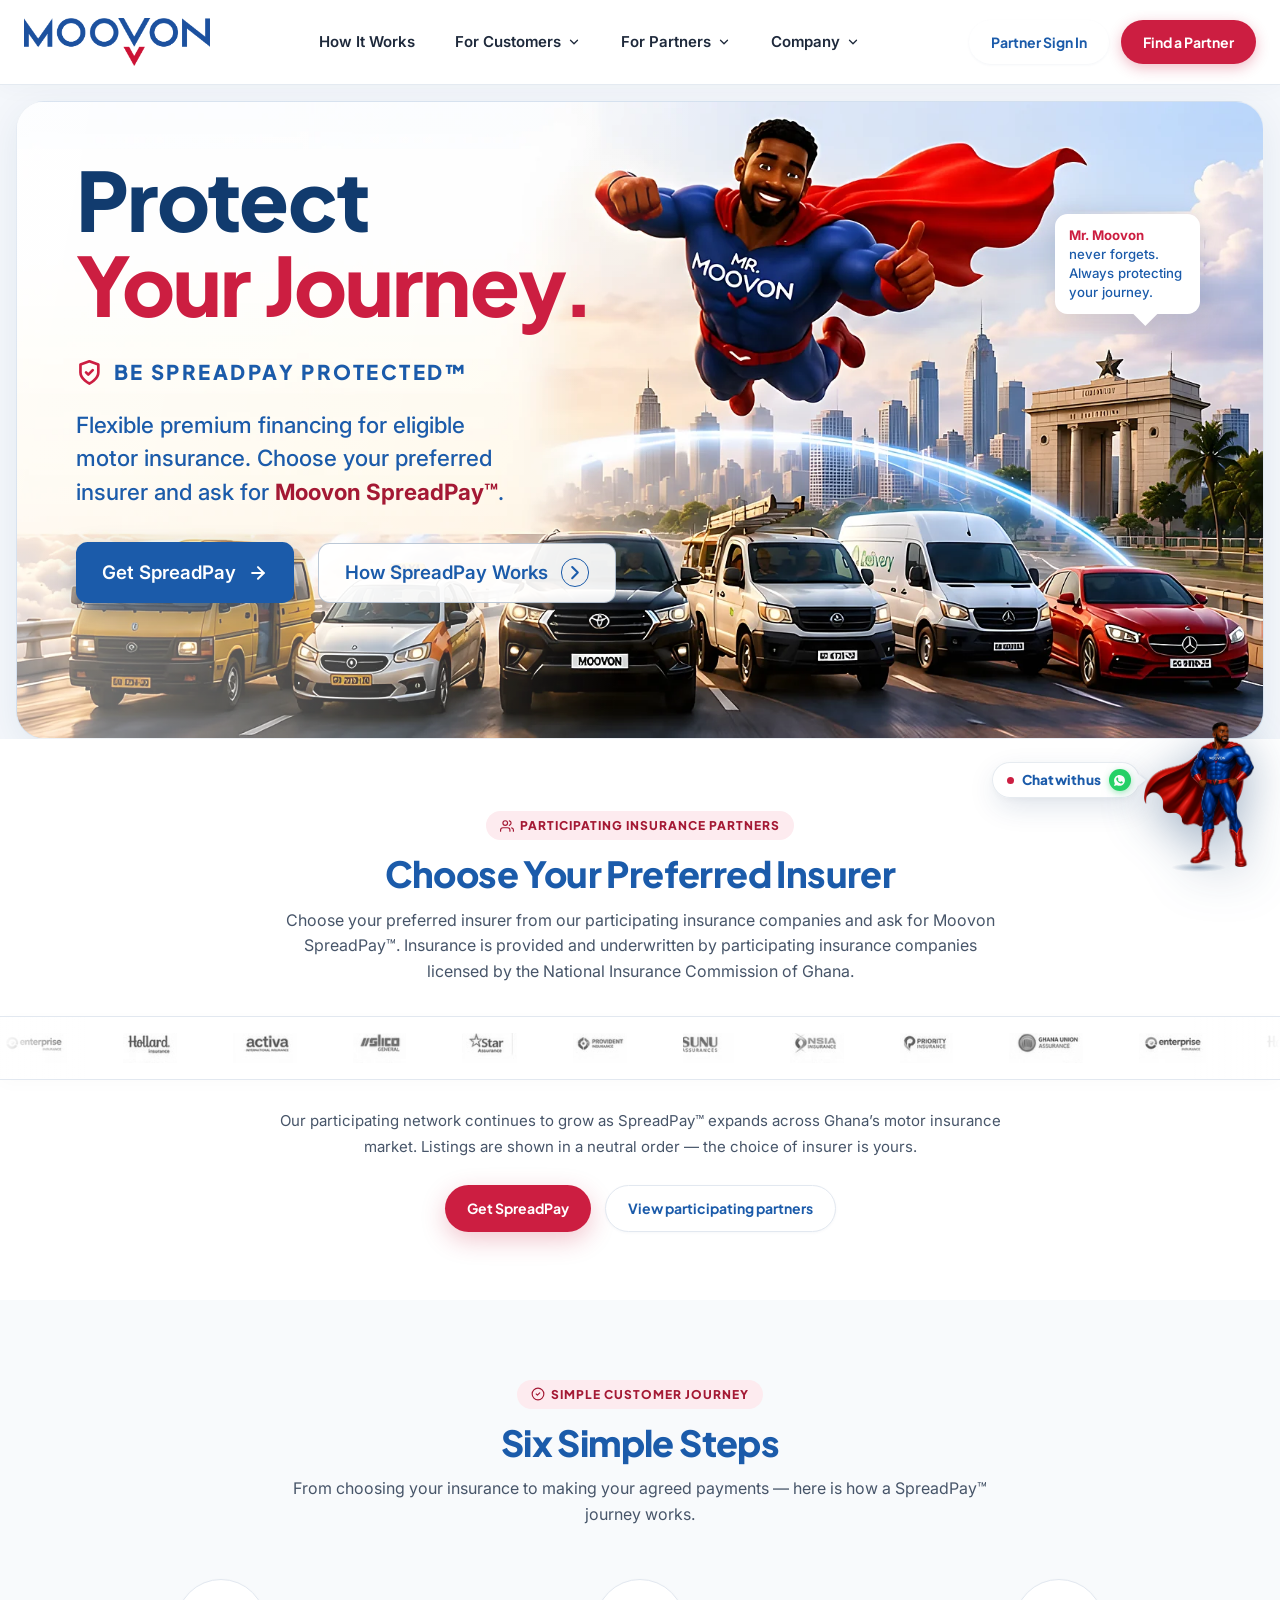
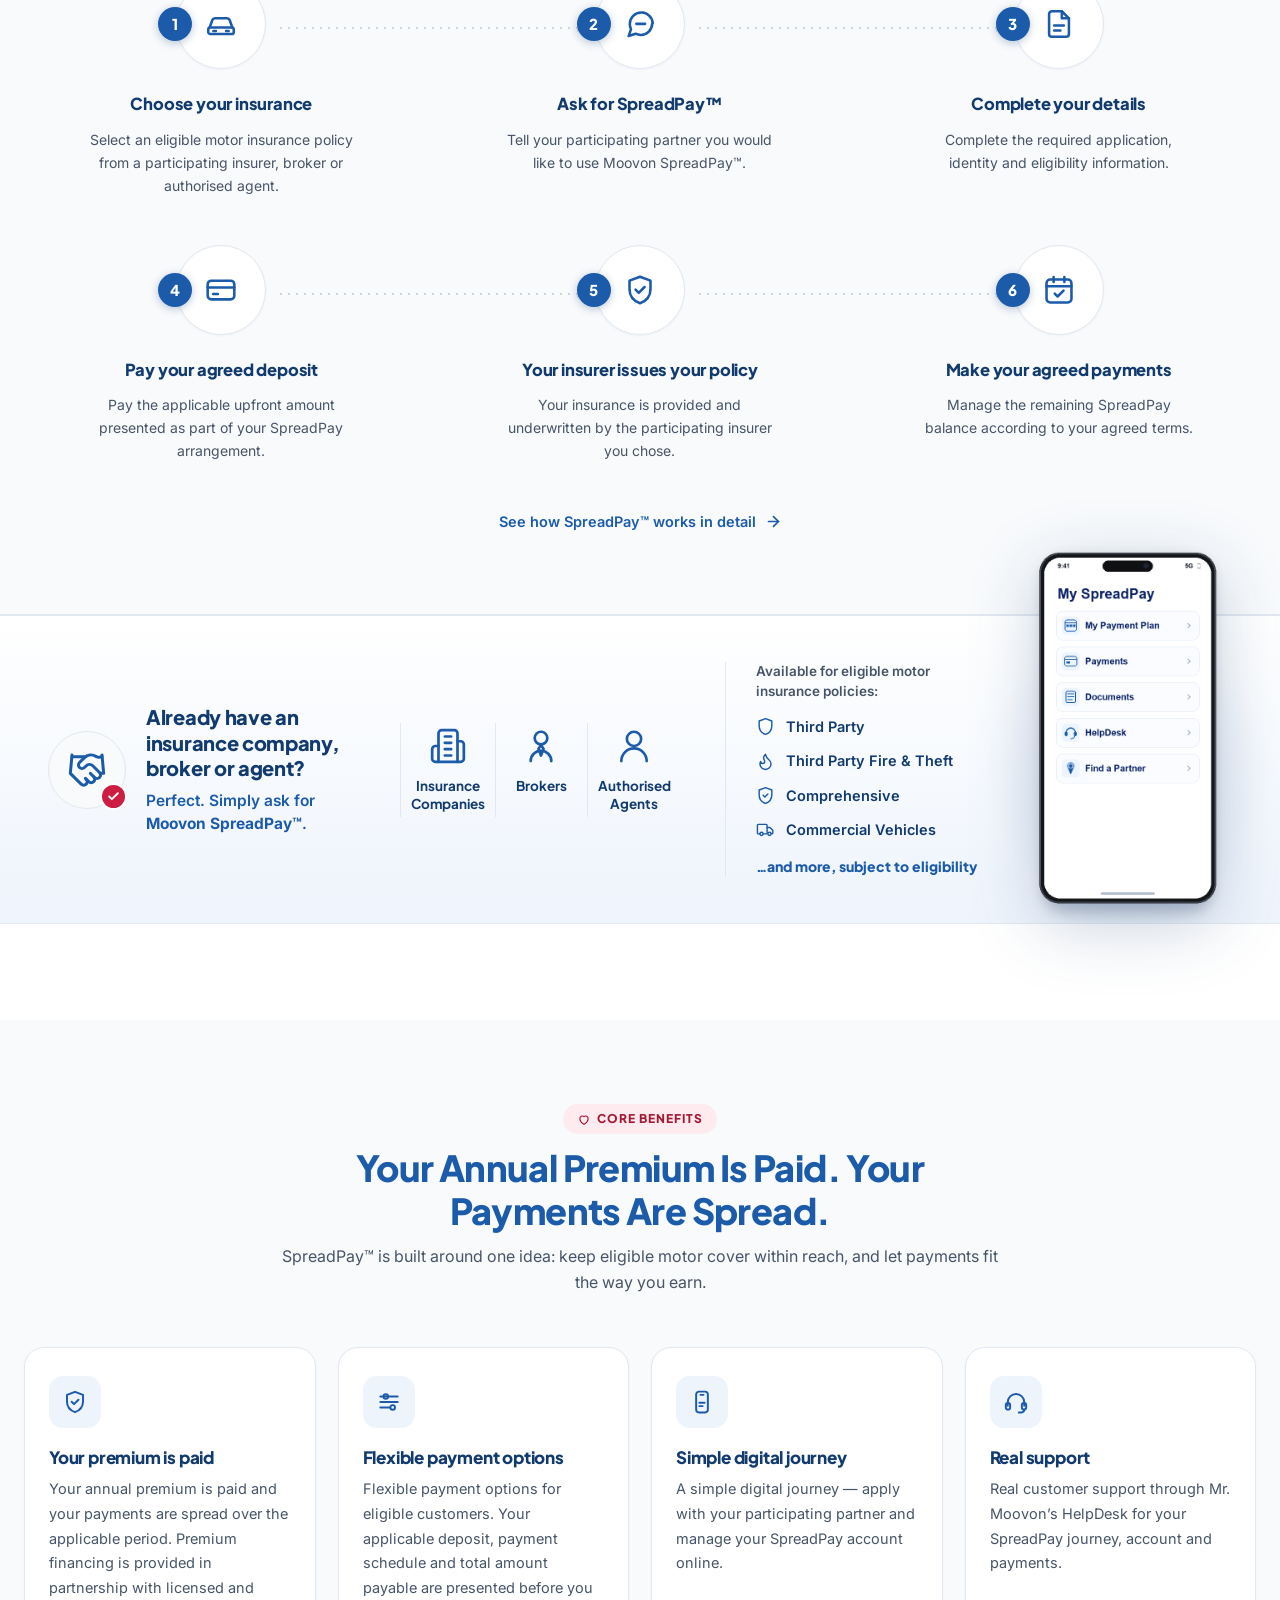
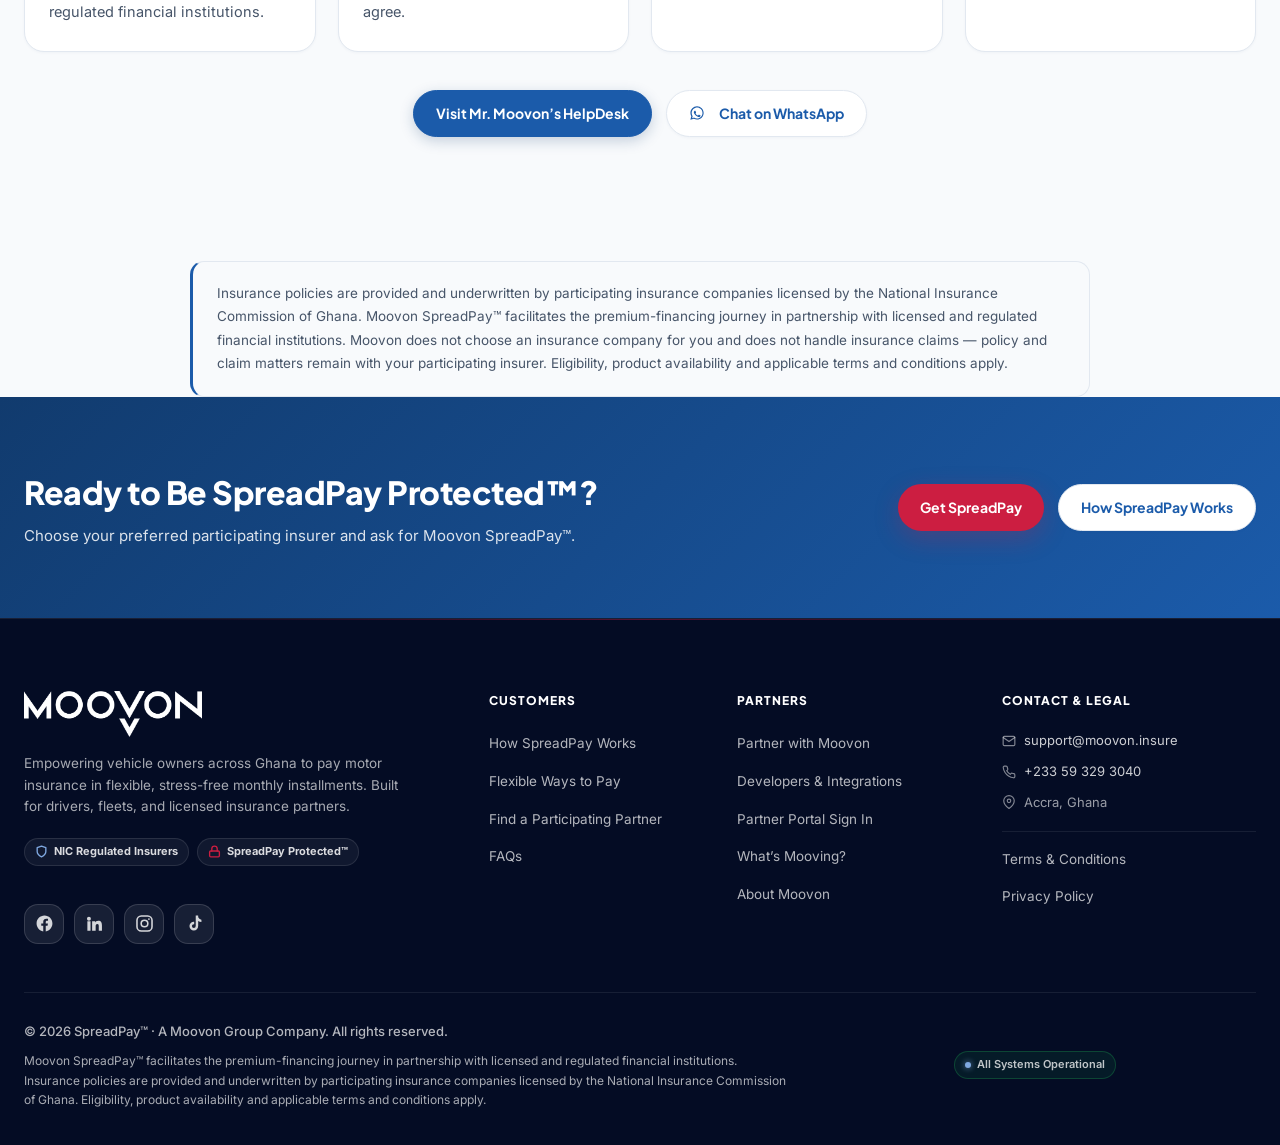
==== commit 2503dfec: "Update news page to flyer 08 design with high-res assets, remove social strips, and update terms" ====
--- a/index.html
+++ b/index.html
@@ -7,16 +7,21 @@
   <meta name="description" content="Moovon SpreadPay™ helps eligible drivers and fleet owners in Ghana spread the cost of an annual motor insurance premium. Choose your participating insurer and ask for SpreadPay.">
   <!-- Open Graph / Social Previews -->
   <meta property="og:type" content="website">
+  <meta property="og:url" content="https://moovon.insure/">
+  <meta property="og:site_name" content="Moovon SpreadPay">
+  <meta property="og:locale" content="en_GH">
   <meta property="og:title" content="MOOVON SpreadPay™ - Pay Your Motor Insurance Premium Over Time">
   <meta property="og:description" content="Moovon SpreadPay™ helps eligible drivers and fleet owners in Ghana spread the cost of an annual motor insurance premium. Choose your participating insurer and ask for SpreadPay.">
-  <meta property="og:image" content="assets/graphics/social_banner_exact.png">
+  <meta property="og:image" content="https://moovon.insure/assets/graphics/social_banner_exact.png">
   <meta name="twitter:card" content="summary_large_image">
+  <meta name="twitter:image" content="https://moovon.insure/assets/graphics/social_banner_exact.png">
   
   <!-- Fonts & Stylesheet -->
   <link rel="preconnect" href="https://fonts.googleapis.com">
   <link rel="preconnect" href="https://fonts.gstatic.com" crossorigin>
   <link href="https://fonts.googleapis.com/css2?family=Inter:wght@400;500;600;700&family=Plus+Jakarta+Sans:wght@700;800;900&display=swap" rel="stylesheet">
   <link rel="icon" type="image/png" href="assets/brand/icon-trans.png">
+  <link rel="canonical" href="https://moovon.insure/">
   <link rel="stylesheet" href="styles.css?v=2.5">
 </head>
 <body>
@@ -94,7 +99,7 @@
                   <div class="dropdown-desc">Secure partner APIs</div>
                 </div>
               </a>
-              <a href="/for-partners#portal" class="dropdown-item">
+              <a href="https://console.moovon.insure/login" title="Sign in securely at console.moovon.insure" class="dropdown-item">
                 <div class="dropdown-icon-box">
                   <svg width="18" height="18" viewBox="0 0 24 24" fill="none" stroke="currentColor" stroke-width="2" stroke-linecap="round" stroke-linejoin="round" aria-hidden="true" focusable="false"><rect x="3" y="11" width="18" height="11" rx="2" ry="2"/><path d="M7 11V7a5 5 0 0 1 10 0v4"/></svg>
                 </div>
@@ -144,7 +149,7 @@
       </nav>
 
       <div class="nav-actions">
-        <a href="/for-partners#portal" class="btn btn-signin">Partner Sign In</a>
+        <a href="https://console.moovon.insure/login" title="Sign in securely at console.moovon.insure" class="btn btn-signin">Partner Sign In</a>
         <button onclick="openPartnerModal()" class="btn btn-find-partner">Find a Partner</button>
       </div>
 
@@ -549,7 +554,7 @@
         <a href="/contact" class="btn btn-navy">Visit Mr. Moovon&rsquo;s HelpDesk</a>
         <a href="https://wa.me/233593293040" target="_blank" rel="noopener" class="btn btn-outline"
            aria-label="Chat with Mr. Moovon&rsquo;s HelpDesk on WhatsApp (opens in a new tab)">
-          <svg width="16" height="16" viewBox="0 0 24 24" fill="none" stroke="currentColor" stroke-width="1.9" stroke-linecap="round" stroke-linejoin="round" aria-hidden="true" focusable="false"><path d="M20.6 11.6a8.1 8.1 0 0 1-8.1 8.1 8 8 0 0 1-3.6-.85L4 20.5l1.65-4.9a8 8 0 0 1-.85-3.6 8.1 8.1 0 0 1 8.1-8.1h.45a8.09 8.09 0 0 1 7.65 7.65Z"/></svg>
+          <svg width="16" height="16" viewBox="0 0 24 24" fill="currentColor" aria-hidden="true" focusable="false" style="margin-right:6px; flex-shrink:0;"><path d="M12.04 2c-5.46 0-9.91 4.45-9.91 9.91 0 1.75.46 3.45 1.32 4.95L2.05 22l5.25-1.38c1.45.79 3.08 1.21 4.74 1.21h.01c5.46 0 9.91-4.45 9.91-9.91 0-2.65-1.03-5.14-2.9-7.01A9.816 9.816 0 0 0 12.04 2m.01 1.67c2.2 0 4.26.86 5.82 2.42a8.225 8.225 0 0 1 2.41 5.83c0 4.54-3.7 8.24-8.24 8.24-.01 0-.01 0 0 0-1.42 0-2.82-.37-4.06-1.08l-.29-.17-3.02.79.81-2.95-.19-.3a8.19 8.19 0 0 1-1.26-4.36c0-4.54 3.7-8.24 8.24-8.24m4.53 11.53c-.25-.13-1.47-.73-1.7-.81-.23-.08-.39-.13-.56.13-.17.25-.64.81-.79.97-.14.17-.29.19-.54.06-.25-.13-1.05-.39-2-1.23-.74-.66-1.24-1.48-1.38-1.73-.15-.25-.02-.38.11-.51.11-.11.25-.29.37-.44.13-.14.17-.25.25-.42.08-.17.04-.31-.02-.44-.06-.13-.56-1.35-.77-1.85-.2-.49-.41-.42-.56-.43h-.48c-.17 0-.44.06-.66.31-.23.25-.87.85-.87 2.07 0 1.22.89 2.4 1.01 2.57.13.17 1.75 2.68 4.24 3.76.59.26 1.05.41 1.41.53.59.19 1.13.16 1.56.1.48-.07 1.47-.6 1.68-1.18.21-.58.21-1.08.15-1.18-.07-.1-.23-.17-.48-.29z"/></svg>
           Chat on WhatsApp
         </a>
       </div>
@@ -557,43 +562,10 @@
   </section>
 
   <!-- ==========================================================================
-       Flexible Ways to Pay — tier names and premium bands only.
-       Deposit percentages, fees and penalties are not published publicly.
-       ========================================================================== -->
-  <section class="index-ways">
+       Compliance & Regulatory Notice
+       ========================================================================== -->
+  <section class="index-compliance-section">
     <div class="container">
-      <div class="section-header">
-        <span class="section-tag">
-          <svg width="14" height="14" viewBox="0 0 24 24" fill="none" stroke="currentColor" stroke-width="2" stroke-linecap="round" stroke-linejoin="round" aria-hidden="true" focusable="false"><rect x="2.6" y="5.4" width="18.8" height="13.2" rx="2.6"/><path d="M2.6 10.2h18.8"/></svg>
-          Flexible Ways to Pay
-        </span>
-        <h2 class="section-title">Options Built Around Your Premium</h2>
-        <p class="section-subtitle">Which option applies depends on your annual premium. Eligibility, product availability and applicable terms and conditions apply.</p>
-      </div>
-
-      <ul class="index-ways-grid">
-        <li class="index-way">
-          <h3 class="index-way-name">SpreadPay Essential&trade;</h3>
-          <p class="index-way-band">Annual premiums GH₵330 &ndash; GH₵1,500</p>
-          <p class="index-way-note">Pay your agreed deposit and spread the remaining balance over up to 3 months.</p>
-        </li>
-        <li class="index-way">
-          <h3 class="index-way-name">SpreadPay Flex&trade;</h3>
-          <p class="index-way-band">Annual premiums GH₵1,501 &ndash; GH₵15,000</p>
-          <p class="index-way-note">Eligible customers can spread payments over up to 6 months, subject to applicable terms.</p>
-        </li>
-        <li class="index-way">
-          <h3 class="index-way-name">SpreadPay Fixed&trade;</h3>
-          <p class="index-way-band">Eligible larger annual premiums</p>
-          <p class="index-way-note">Structured payment arrangements are available for eligible customers, subject to applicable terms.</p>
-        </li>
-      </ul>
-
-      <div class="index-ways-actions">
-        <a href="/products" class="btn btn-navy">See flexible ways to pay</a>
-        <a href="/faqs" class="btn btn-outline">Read the FAQs</a>
-      </div>
-
       <p class="index-compliance">
         Insurance policies are provided and underwritten by participating insurance companies licensed by
         the National Insurance Commission of Ghana. Moovon SpreadPay&trade; facilitates the premium-financing
@@ -601,39 +573,6 @@
         insurance company for you and does not handle insurance claims &mdash; policy and claim matters remain
         with your participating insurer. Eligibility, product availability and applicable terms and conditions apply.
       </p>
-    </div>
-  </section>
-
-  <!-- ==========================================================================
-       Follow Mr. Moovon (compact social section)
-       ========================================================================== -->
-  <section class="index-follow" aria-labelledby="follow-mr-moovon">
-    <div class="container index-follow-inner">
-      <div class="index-follow-copy">
-        <h2 class="index-follow-title" id="follow-mr-moovon">Follow Mr. Moovon</h2>
-        <p class="index-follow-sub">
-          Motoring tips, SpreadPay&trade; stories, new participating partners and updates.
-        </p>
-        <ul class="footer-social" aria-label="Follow Mr. Moovon on social media">
-          <li><a href="https://web.facebook.com/profile.php?id=61592832895204" target="_blank" rel="noopener" aria-label="Mr. Moovon on Facebook (opens in a new tab)">
-            <svg viewBox="0 0 24 24" fill="currentColor" aria-hidden="true" focusable="false"><path d="M22 12.06C22 6.5 17.52 2 12 2S2 6.5 2 12.06c0 5 3.66 9.15 8.44 9.94v-7.03H7.9v-2.9h2.54V9.85c0-2.51 1.49-3.9 3.77-3.9 1.09 0 2.24.2 2.24.2v2.46h-1.26c-1.24 0-1.63.78-1.63 1.57v1.88h2.78l-.45 2.9h-2.33V22c4.78-.79 8.44-4.93 8.44-9.94z"/></svg>
-          </a></li>
-          <li><a href="https://www.instagram.com/moovon.insure/" target="_blank" rel="noopener" aria-label="Mr. Moovon on Instagram (opens in a new tab)">
-            <svg viewBox="0 0 24 24" fill="none" stroke="currentColor" stroke-width="2" stroke-linecap="round" stroke-linejoin="round" aria-hidden="true" focusable="false"><rect x="2.5" y="2.5" width="19" height="19" rx="5.5"/><circle cx="12" cy="12" r="4.2"/><circle cx="17.6" cy="6.4" r="1.1" fill="currentColor" stroke="none"/></svg>
-          </a></li>
-          <li><a href="https://www.tiktok.com/@moovon.insure" target="_blank" rel="noopener" aria-label="Mr. Moovon on TikTok (opens in a new tab)">
-            <svg viewBox="0 0 24 24" fill="currentColor" aria-hidden="true" focusable="false"><path d="M16.6 2h-3.05v13.2a2.4 2.4 0 1 1-2.4-2.4c.16 0 .32.02.47.05v-3.1a5.6 5.6 0 0 0-.47-.02 5.5 5.5 0 1 0 5.5 5.5V8.9a7.06 7.06 0 0 0 4.1 1.32V7.13a4.05 4.05 0 0 1-2.9-1.35A4.1 4.1 0 0 1 16.6 2z"/></svg>
-          </a></li>
-          <li><a href="https://www.linkedin.com/company/135594834" target="_blank" rel="noopener" aria-label="Moovon on LinkedIn (opens in a new tab)">
-            <svg viewBox="0 0 24 24" fill="currentColor" aria-hidden="true" focusable="false"><path d="M4.98 3.5a2.5 2.5 0 1 1 0 5 2.5 2.5 0 0 1 0-5zM3 9h4v12H3zM9 9h3.8v1.7h.05c.53-1 1.83-2.05 3.77-2.05 4.03 0 4.78 2.65 4.78 6.1V21h-4v-5.5c0-1.31-.03-3-1.83-3-1.83 0-2.11 1.43-2.11 2.9V21H9z"/></svg>
-          </a></li>
-        </ul>
-      </div>
-
-      <div class="index-follow-art">
-        <img src="assets/graphics/selfie_mr_moovon.png" width="162" height="128" loading="lazy" decoding="async"
-             alt="Mr. Moovon taking a selfie with his phone">
-      </div>
     </div>
   </section>
 
@@ -721,7 +660,7 @@
         <ul class="footer-links">
           <li><a href="/for-partners">Partner with Moovon</a></li>
           <li><a href="/developers">Developers &amp; Integrations</a></li>
-          <li><a href="/for-partners#portal">Partner Portal Sign In</a></li>
+          <li><a href="https://console.moovon.insure/login" title="Sign in securely at console.moovon.insure">Partner Portal Sign In</a></li>
           <li><a href="/news">What&rsquo;s Mooving?</a></li>
           <li><a href="/about">About Moovon</a></li>
         </ul>
--- a/styles.css
+++ b/styles.css
@@ -3866,6 +3866,12 @@
   margin-top: 6px;
 }
 
+.for-partners-portal-signin {
+  align-self: flex-start;
+  gap: 9px;
+  margin: 4px 0 4px;
+}
+
 /* ==== PAGE FRAGMENTS (generated - do not hand-edit above this line) ==== */
 
 /* ---------- index ---------- */
@@ -4407,49 +4413,122 @@
 }
 
 /* --------------------------------------------------------------------------
-   3. Six-step journey — modifier on the shared .hiw-flow stepper.
-   styles.css lays the stepper out four-across for the homepage; the canonical
-   journey is six steps, so this modifier owns the track count at every width
-   and therefore also has to own which connectors are suppressed at each one.
+   3. Six-step journey — illustrated cards matching the flyer
    -------------------------------------------------------------------------- */
 .hiw-flow.hiw-flow-six {
-  grid-template-columns: repeat(3, 1fr);
-  gap: 46px 28px;
-}
-
-/* Last column of each row joins nothing — the next step is on the row below. */
-.hiw-flow-six .hiw-step:nth-child(3n)::after {
-  display: none;
-}
-
-@media (max-width: 1024px) {
+  display: grid;
+  grid-template-columns: repeat(6, 1fr);
+  gap: 18px;
+  list-style: none;
+  padding: 0;
+  margin: 0;
+}
+
+.hiw-step--illustrated {
+  background: var(--bg-surface);
+  border: 1px solid var(--border-subtle);
+  border-radius: var(--radius-lg);
+  padding: 22px 14px 18px;
+  display: flex;
+  flex-direction: column;
+  align-items: center;
+  text-align: center;
+  position: relative;
+  transition: var(--transition-spring);
+  box-shadow: 0 4px 16px rgba(11, 34, 101, 0.04);
+}
+
+.hiw-step--illustrated:hover {
+  transform: translateY(-5px);
+  box-shadow: 0 12px 28px rgba(11, 34, 101, 0.12);
+  border-color: rgba(11, 34, 101, 0.22);
+}
+
+.hiw-step-header {
+  position: relative;
+  width: 100%;
+  display: flex;
+  flex-direction: column;
+  align-items: center;
+  margin-bottom: 14px;
+}
+
+.hiw-step--illustrated .hiw-step-num {
+  position: absolute;
+  top: -10px;
+  left: -2px;
+  width: 28px;
+  height: 28px;
+  border-radius: 50%;
+  background: var(--primary-navy);
+  color: #FFFFFF;
+  font-family: var(--font-heading);
+  font-size: 13px;
+  font-weight: 900;
+  display: flex;
+  align-items: center;
+  justify-content: center;
+  box-shadow: 0 2px 8px rgba(11, 34, 101, 0.25);
+  z-index: 2;
+}
+
+.hiw-step-img-wrap {
+  width: 110px;
+  height: 110px;
+  border-radius: var(--radius-md);
+  background: linear-gradient(180deg, #F8FAFC 0%, #EEF2F8 100%);
+  display: flex;
+  align-items: center;
+  justify-content: center;
+  padding: 4px;
+  overflow: hidden;
+  border: 1px solid var(--border-subtle);
+}
+
+.hiw-step-img-wrap img {
+  width: 100%;
+  height: 100%;
+  object-fit: cover;
+  border-radius: var(--radius-sm);
+  display: block;
+}
+
+.hiw-step--illustrated .hiw-step-title {
+  font-family: var(--font-heading);
+  font-size: 15px;
+  font-weight: 800;
+  line-height: 1.3;
+  color: var(--primary-navy-dark);
+  margin-bottom: 8px;
+}
+
+.hiw-step--illustrated .hiw-step-desc {
+  font-size: 12px;
+  line-height: 1.5;
+  color: var(--text-muted);
+  margin: 0;
+}
+
+@media (max-width: 1200px) {
+  .hiw-flow.hiw-flow-six {
+    grid-template-columns: repeat(3, 1fr);
+    gap: 22px;
+  }
+}
+
+@media (max-width: 768px) {
   .hiw-flow.hiw-flow-six {
     grid-template-columns: repeat(2, 1fr);
-    gap: 40px 24px;
-  }
-
-  .hiw-flow-six .hiw-step:nth-child(3n)::after {
-    display: block;
-  }
-
-  .hiw-flow-six .hiw-step:nth-child(2n)::after {
-    display: none;
-  }
-}
-
-/* Stacked: styles.css turns the connector vertical here, so every step that
-   has one shows it again. */
-@media (max-width: 700px) {
+    gap: 18px;
+  }
+}
+
+@media (max-width: 500px) {
   .hiw-flow.hiw-flow-six {
     grid-template-columns: 1fr;
-    gap: 34px;
-    max-width: 340px;
+    gap: 18px;
+    max-width: 320px;
     margin: 0 auto;
-  }
-
-  .hiw-flow-six .hiw-step:nth-child(2n)::after,
-  .hiw-flow-six .hiw-step:nth-child(3n)::after {
-    display: block;
   }
 }
 
@@ -4918,6 +4997,10 @@
   margin: 0 auto 12px;
 }
 
+.page-hero-title .hero-highlight-red {
+  color: var(--accent-red);
+}
+
 /* Inherits .cta-buttons-group (flex row; stacks full-width under 820px). */
 .products-hero-actions {
   justify-content: center;
@@ -5211,11 +5294,47 @@
   color: var(--primary-navy);
 }
 
-.products-account-img {
+/* My SpreadPay Phone Showcase inside support section */
+.products-myspreadpay-card {
+  display: flex;
+  flex-direction: row;
+  align-items: center;
+  gap: 22px;
+}
+
+.products-myspreadpay-phone {
+  width: 110px;
+  flex-shrink: 0;
+  display: flex;
+  align-items: center;
+  justify-content: center;
+}
+
+.products-myspreadpay-phone img {
   width: 100%;
-  max-width: 186px;
+  max-width: 110px;
   height: auto;
-  margin: 22px auto 0;
+  object-fit: contain;
+  filter: drop-shadow(0 8px 18px rgba(11, 34, 101, 0.16));
+}
+
+.products-myspreadpay-info {
+  flex: 1;
+  min-width: 0;
+}
+
+@media (max-width: 680px) {
+  .products-myspreadpay-card {
+    flex-direction: column;
+    text-align: center;
+  }
+  .products-myspreadpay-phone {
+    width: 130px;
+    margin: 0 auto 14px;
+  }
+  .products-myspreadpay-info .products-check-list {
+    text-align: left;
+  }
 }
 
 /* --------------------------------------------------------------------------
@@ -6011,7 +6130,68 @@
 }
 
 /* --------------------------------------------------------------------------
-   2. Shared card rows (proposition, who we work with, benefits)
+   2. Alternating modern subtle backgrounds for For-Partners sections
+   -------------------------------------------------------------------------- */
+.for-partners-section {
+  padding: 84px 0;
+  position: relative;
+}
+
+/* 1. The Proposition: Clean white with subtle highlight */
+.for-partners-proposition-section {
+  background: #FFFFFF;
+  border-bottom: 1px solid var(--border-subtle);
+}
+
+/* 2. Who We Work With: Modern soft blue-slate tint with subtle micro-dots */
+.for-partners-types-section {
+  background: linear-gradient(180deg, #F3F7FD 0%, #EBF2FA 100%);
+  background-image: 
+    radial-gradient(circle at 15% 20%, rgba(27, 91, 170, 0.05) 0%, transparent 40%),
+    radial-gradient(circle at 85% 80%, rgba(204, 30, 65, 0.03) 0%, transparent 40%),
+    radial-gradient(rgba(27, 91, 170, 0.12) 1px, transparent 1px);
+  background-size: 100% 100%, 100% 100%, 28px 28px;
+  border-bottom: 1px solid var(--border-subtle);
+}
+
+.for-partners-types-section .for-partners-card {
+  background: #FFFFFF;
+  box-shadow: 0 4px 20px rgba(11, 34, 101, 0.06);
+  border-color: rgba(27, 91, 170, 0.14);
+}
+
+.for-partners-types-section .for-partners-eco {
+  background: #FFFFFF;
+  box-shadow: 0 6px 24px rgba(11, 34, 101, 0.08);
+  border-color: rgba(27, 91, 170, 0.14);
+}
+
+/* 3. Partner Benefits: Crisp white with glowing top radial glow */
+.for-partners-benefits-section {
+  background: #FFFFFF;
+  background-image: radial-gradient(ellipse at 50% 0%, rgba(27, 91, 170, 0.04) 0%, transparent 60%);
+  border-bottom: 1px solid var(--border-subtle);
+}
+
+.for-partners-benefits-section .for-partners-card {
+  background: #F8FAFD;
+  border: 1px solid rgba(27, 91, 170, 0.1);
+}
+
+.for-partners-benefits-section .for-partners-card:hover {
+  background: #FFFFFF;
+  box-shadow: 0 10px 26px rgba(11, 34, 101, 0.10);
+  border-color: rgba(27, 91, 170, 0.3);
+}
+
+/* 4. How the Partnership Works: Soft cool tint */
+.for-partners-steps-section {
+  background: linear-gradient(180deg, #F8FAFD 0%, #F1F5FA 100%);
+  border-bottom: 1px solid var(--border-subtle);
+}
+
+/* --------------------------------------------------------------------------
+   3. Shared card rows (proposition, who we work with, benefits)
    -------------------------------------------------------------------------- */
 .for-partners-grid-3 {
   display: grid;
@@ -6021,6 +6201,132 @@
 
 .for-partners-grid-3 > * {
   min-width: 0;
+}
+
+/* Modernized "Who We Work With" Partner Type Cards */
+.partner-types-grid {
+  gap: 24px;
+}
+
+.partner-type-card {
+  position: relative;
+  background: #FFFFFF;
+  border-radius: 20px;
+  padding: 34px 28px;
+  border: 1px solid rgba(27, 91, 170, 0.12);
+  box-shadow: 0 8px 30px rgba(11, 34, 101, 0.05);
+  transition: all 0.3s cubic-bezier(0.16, 1, 0.3, 1);
+  display: flex;
+  flex-direction: column;
+  overflow: hidden;
+}
+
+.partner-type-card::before {
+  content: '';
+  position: absolute;
+  top: 0;
+  left: 0;
+  right: 0;
+  height: 4px;
+  background: var(--primary-navy);
+  opacity: 0;
+  transition: opacity 0.3s ease;
+}
+
+.partner-type-card--navy::before {
+  background: linear-gradient(90deg, #0B2265 0%, #1B5BAA 100%);
+}
+
+.partner-type-card--red::before {
+  background: linear-gradient(90deg, #CC1E41 0%, #E8335A 100%);
+}
+
+.partner-type-card--blue::before {
+  background: linear-gradient(90deg, #1B5BAA 0%, #3B82F6 100%);
+}
+
+.partner-type-card:hover {
+  transform: translateY(-6px);
+  box-shadow: 0 18px 42px rgba(11, 34, 101, 0.11);
+  border-color: rgba(27, 91, 170, 0.28);
+}
+
+.partner-type-card:hover::before {
+  opacity: 1;
+}
+
+.partner-type-header {
+  display: flex;
+  align-items: center;
+  justify-content: space-between;
+  margin-bottom: 22px;
+}
+
+.partner-type-badge {
+  display: inline-flex;
+  align-items: center;
+  justify-content: center;
+  width: 58px;
+  height: 58px;
+  border-radius: 16px;
+  color: #FFFFFF;
+  box-shadow: 0 6px 16px rgba(11, 34, 101, 0.18);
+  transition: transform 0.3s ease;
+}
+
+.partner-type-card:hover .partner-type-badge {
+  transform: scale(1.06);
+}
+
+.partner-type-badge svg {
+  width: 28px;
+  height: 28px;
+}
+
+.partner-type-badge--navy {
+  background: linear-gradient(135deg, #0B2265 0%, #1B5BAA 100%);
+}
+
+.partner-type-badge--red {
+  background: linear-gradient(135deg, #CC1E41 0%, #F04468 100%);
+  box-shadow: 0 6px 16px rgba(204, 30, 65, 0.25);
+}
+
+.partner-type-badge--blue {
+  background: linear-gradient(135deg, #1B5BAA 0%, #2563EB 100%);
+}
+
+.partner-type-pill {
+  font-family: var(--font-heading);
+  font-size: 11.5px;
+  font-weight: 700;
+  text-transform: uppercase;
+  letter-spacing: 0.6px;
+  padding: 5px 12px;
+  border-radius: 100px;
+  background: rgba(11, 34, 101, 0.05);
+  color: var(--primary-navy);
+}
+
+.partner-type-card--red .partner-type-pill {
+  background: rgba(204, 30, 65, 0.08);
+  color: var(--accent-red);
+}
+
+.partner-type-title {
+  font-family: var(--font-heading);
+  font-size: 18.5px;
+  font-weight: 800;
+  line-height: 1.35;
+  color: var(--primary-navy);
+  margin-bottom: 12px;
+}
+
+.partner-type-desc {
+  font-size: 14px;
+  line-height: 1.65;
+  color: var(--text-muted);
+  margin: 0;
 }
 
 .for-partners-card {
@@ -6174,16 +6480,32 @@
   text-align: center;
 }
 
-/* --------------------------------------------------------------------------
-   4. How the partnership works — reuses the .hiw-flow stepper
-   -------------------------------------------------------------------------- */
+.for-partners-steps .hiw-flow {
+  grid-template-columns: repeat(5, minmax(0, 1fr));
+  gap: 16px;
+}
+
+@media (max-width: 1024px) {
+  .for-partners-steps .hiw-flow {
+    grid-template-columns: repeat(3, minmax(0, 1fr));
+    gap: 24px;
+  }
+}
+
+@media (max-width: 640px) {
+  .for-partners-steps .hiw-flow {
+    grid-template-columns: 1fr;
+    gap: 28px;
+  }
+}
+
 .for-partners-steps .hiw-step-icon svg {
   width: 38px;
   height: 38px;
 }
 
 .for-partners-steps .hiw-step-desc {
-  max-width: 30ch;
+  max-width: 28ch;
 }
 
 /* Product capability (tier names only — no rates, fees or parameters, R5/R6) */
@@ -6643,6 +6965,42 @@
    1. Assurance strip — white card lifted over the foot of the hero.
    Carries the R1 / R3 / R4 statements plus the HelpDesk route.
    -------------------------------------------------------------------------- */
+.faq-hero-search-box {
+  position: relative;
+  max-width: 440px;
+  margin-top: 24px;
+}
+
+.faq-hero-search-box .faqs-search-icon {
+  position: absolute;
+  left: 16px;
+  top: 50%;
+  transform: translateY(-50%);
+  width: 18px;
+  height: 18px;
+  color: var(--primary-navy);
+  pointer-events: none;
+}
+
+.faq-hero-search-box .faq-hero-input {
+  width: 100%;
+  padding-left: 46px;
+  padding-right: 18px;
+  height: 50px;
+  border-radius: 14px;
+  border: 1.5px solid var(--border-medium);
+  background: #FFFFFF;
+  font-size: 15px;
+  box-shadow: 0 4px 16px rgba(11, 34, 101, 0.06);
+  transition: all 0.25s ease;
+}
+
+.faq-hero-search-box .faq-hero-input:focus {
+  border-color: var(--primary-navy);
+  box-shadow: 0 0 0 3px rgba(27, 91, 170, 0.18);
+  outline: none;
+}
+
 .faqs-assure-section {
   position: relative;
   z-index: 2;
@@ -8893,6 +9251,30 @@
   opacity: 0.92;
 }
 
+/* Real editorial artwork fills the media block; the navy gradient behind it
+   only shows while the image loads. */
+.news-media-img {
+  position: absolute;
+  inset: 0;
+  width: 100%;
+  height: 100%;
+  object-fit: cover;
+  display: block;
+}
+
+.news-featured-media,
+.news-card-media {
+  overflow: hidden;
+}
+
+/* The badge and the top scrim must sit above the artwork. */
+.news-featured-media .news-badge,
+.news-card-media .news-badge,
+.news-featured-media::after,
+.news-card-media::after {
+  z-index: 2;
+}
+
 .news-featured-body {
   min-width: 0;
   padding: 34px 36px;
@@ -9013,11 +9395,12 @@
   box-shadow: 0 4px 12px rgba(204, 30, 65, 0.35);
 }
 
+/* Solid, not translucent: over light artwork a white-on-glass badge lost all
+   contrast. */
 .news-badge-navy {
-  background: rgba(255, 255, 255, 0.16);
-  border: 1px solid rgba(255, 255, 255, 0.32);
-  backdrop-filter: blur(6px);
-  -webkit-backdrop-filter: blur(6px);
+  background: var(--primary-navy-dark);
+  border: 1px solid rgba(255, 255, 255, 0.22);
+  box-shadow: 0 4px 12px rgba(17, 59, 110, 0.4);
 }
 
 /* --------------------------------------------------------------------------
@@ -9466,88 +9849,353 @@
 }
 
 /* --------------------------------------------------------------------------
-   Follow Mr. Moovon (compact social strip — R10)
-   Reuses the shared .footer-social icon buttons on a navy surface.
+   Flyer 08 - What's Mooving News Styles
    -------------------------------------------------------------------------- */
-.news-follow-section {
-  background: var(--bg-page);
-  padding-top: 0;
-}
-
-.news-follow {
-  display: flex;
-  flex-wrap: wrap;
-  align-items: center;
-  gap: 20px 26px;
-  padding: 24px 30px;
+.news-featured-card-wrapper {
+  margin-bottom: 10px;
+}
+
+.news-featured-3col {
+  display: grid;
+  grid-template-columns: 340px minmax(0, 1fr) 220px;
+  gap: 0;
+  background: #FFFFFF;
+  border: 1px solid var(--border-subtle);
   border-radius: var(--radius-xl);
-  background: linear-gradient(135deg, var(--primary-navy-dark) 0%, var(--primary-navy) 100%);
-  box-shadow: var(--shadow-md);
+  box-shadow: 0 4px 20px rgba(11, 34, 101, 0.06);
+  overflow: hidden;
+  align-items: center;
+}
+
+.news-featured-media-col {
+  position: relative;
+  height: 100%;
+  min-height: 240px;
+  overflow: hidden;
+}
+
+.news-featured-media-col img {
+  width: 100%;
+  height: 100%;
+  object-fit: cover;
+  display: block;
+}
+
+.news-featured-content-col {
+  padding: 32px 36px;
+  display: flex;
+  flex-direction: column;
+  justify-content: center;
+}
+
+.news-tag-partner {
+  font-family: var(--font-heading);
+  font-size: 11.5px;
+  font-weight: 800;
+  text-transform: uppercase;
+  letter-spacing: 0.8px;
+  color: var(--primary-navy);
+  margin-bottom: 8px;
+}
+
+.news-featured-title-main {
+  font-family: var(--font-heading);
+  font-size: 25px;
+  font-weight: 900;
+  color: var(--primary-navy);
+  line-height: 1.25;
+  margin-bottom: 12px;
+}
+
+.news-featured-desc {
+  font-size: 14px;
+  line-height: 1.6;
+  color: var(--text-muted);
+  margin-bottom: 22px;
+}
+
+.news-featured-btn {
+  align-self: flex-start;
+  display: inline-flex;
+  align-items: center;
+  gap: 8px;
+  padding: 10px 22px;
+  background: var(--primary-navy);
   color: #FFFFFF;
-}
-
-.news-follow-img {
-  flex: 0 0 auto;
-  width: 82px;
-  height: 82px;
+  font-family: var(--font-heading);
+  font-size: 13.5px;
+  font-weight: 800;
   border-radius: var(--radius-full);
+  text-decoration: none;
+  transition: var(--transition-spring);
+}
+
+.news-featured-btn:hover {
+  background: var(--accent-red);
+  transform: translateY(-2px);
+  box-shadow: 0 6px 16px rgba(204, 30, 65, 0.3);
+}
+
+.news-featured-btn svg {
+  transition: transform 0.2s ease;
+}
+
+.news-featured-btn:hover svg {
+  transform: translateX(4px);
+}
+
+.news-featured-partner-col {
+  display: flex;
+  align-items: center;
+  justify-content: center;
+  padding: 24px;
+  height: 100%;
+  background: #FFFFFF;
+}
+
+.news-featured-partner-logo {
+  max-width: 170px;
+  max-height: 130px;
+  object-fit: contain;
+}
+
+.news-carousel-dots {
+  display: flex;
+  justify-content: center;
+  align-items: center;
+  gap: 8px;
+  margin-top: 16px;
+}
+
+.news-dot {
+  width: 8px;
+  height: 8px;
+  border-radius: 50%;
+  background: #D1D5DB;
+  transition: var(--transition-smooth);
+}
+
+.news-dot.active {
+  width: 10px;
+  height: 10px;
+  background: var(--accent-red);
+}
+
+@media (max-width: 960px) {
+  .news-featured-3col {
+    grid-template-columns: 1fr;
+  }
+  .news-featured-partner-col {
+    padding: 0 36px 32px;
+    justify-content: flex-start;
+  }
+  .news-featured-content-col {
+    padding: 24px 24px 16px;
+  }
+}
+
+/* --------------------------------------------------------------------------
+   5-Card Row for Latest from Moovon & Our Partners
+   -------------------------------------------------------------------------- */
+.news-grid-5 {
+  display: grid;
+  grid-template-columns: repeat(5, 1fr);
+  gap: 16px;
+}
+
+@media (max-width: 1200px) {
+  .news-grid-5 {
+    grid-template-columns: repeat(3, 1fr);
+  }
+}
+
+@media (max-width: 768px) {
+  .news-grid-5 {
+    grid-template-columns: 1fr;
+  }
+}
+
+/* --------------------------------------------------------------------------
+   Header with Right Action Link
+   -------------------------------------------------------------------------- */
+.news-header-with-action {
+  display: flex;
+  align-items: flex-end;
+  justify-content: space-between;
+  gap: 20px;
+  margin-bottom: 24px;
+}
+
+.news-header-action-link {
+  display: inline-flex;
+  align-items: center;
+  gap: 6px;
+  font-family: var(--font-heading);
+  font-size: 13.5px;
+  font-weight: 800;
+  color: var(--primary-navy);
+  text-decoration: none;
+  white-space: nowrap;
+  transition: var(--transition-smooth);
+}
+
+.news-header-action-link:hover {
+  color: var(--accent-red);
+}
+
+.news-header-action-link svg {
+  transition: transform 0.2s ease;
+}
+
+.news-header-action-link:hover svg {
+  transform: translateX(4px);
+}
+
+/* --------------------------------------------------------------------------
+   Around the Industry — 5 Publication Cards Grid
+   -------------------------------------------------------------------------- */
+.news-industry-cards-grid {
+  display: grid;
+  grid-template-columns: repeat(5, 1fr);
+  gap: 16px;
+}
+
+.news-industry-card {
+  display: flex;
+  flex-direction: column;
+  background: #FFFFFF;
+  border: 1px solid var(--border-subtle);
+  border-radius: var(--radius-lg);
+  padding: 18px 16px;
+  box-shadow: var(--shadow-xs);
+  transition: var(--transition-spring);
+  text-decoration: none;
+}
+
+.news-industry-card:hover {
+  transform: translateY(-4px);
+  box-shadow: 0 8px 24px rgba(11, 34, 101, 0.08);
+  border-color: rgba(11, 34, 101, 0.25);
+}
+
+.news-industry-card-head {
+  display: flex;
+  align-items: center;
+  gap: 10px;
+  margin-bottom: 14px;
+}
+
+.news-pub-avatar {
+  width: 32px;
+  height: 32px;
+  border-radius: 50%;
+  display: inline-flex;
+  align-items: center;
+  justify-content: center;
+  color: #FFFFFF;
+  flex-shrink: 0;
+}
+
+.news-pub-avatar svg {
+  width: 16px;
+  height: 16px;
+}
+
+.news-pub-meta {
+  display: flex;
+  flex-direction: column;
+}
+
+.news-pub-name {
+  font-family: var(--font-heading);
+  font-size: 11px;
+  font-weight: 800;
+  color: var(--text-dark);
+  line-height: 1.2;
+}
+
+.news-pub-date {
+  font-size: 10px;
+  color: var(--text-sub);
+}
+
+.news-industry-card-title {
+  font-family: var(--font-heading);
+  font-size: 13.5px;
+  font-weight: 800;
+  color: var(--primary-navy);
+  line-height: 1.38;
+  margin-bottom: 16px;
+  flex: 1;
+}
+
+.news-industry-card-link {
+  display: inline-flex;
+  align-items: center;
+  gap: 5px;
+  font-family: var(--font-heading);
+  font-size: 12px;
+  font-weight: 800;
+  color: var(--primary-navy);
+}
+
+.news-industry-card-link svg {
+  width: 13px;
+  height: 13px;
+  transition: transform 0.2s ease;
+}
+
+.news-industry-card:hover .news-industry-card-link {
+  color: var(--accent-red);
+}
+
+.news-industry-card:hover .news-industry-card-link svg {
+  transform: translate(2px, -2px);
+}
+
+@media (max-width: 1200px) {
+  .news-industry-cards-grid {
+    grid-template-columns: repeat(3, 1fr);
+  }
+}
+
+@media (max-width: 768px) {
+  .news-industry-cards-grid {
+    grid-template-columns: 1fr;
+  }
+}
+
+/* --------------------------------------------------------------------------
+   The Latest from Mr. Moovon — 5 Video Cards Grid
+   -------------------------------------------------------------------------- */
+.news-video-grid-5 {
+  display: grid;
+  grid-template-columns: repeat(5, 1fr);
+  gap: 16px;
+}
+
+.news-video-card-thumb-img {
+  width: 100%;
+  height: 100%;
   object-fit: cover;
-  object-position: 50% 22%;
-  background: #FFFFFF;
-  border: 2px solid rgba(255, 255, 255, 0.4);
-}
-
-.news-follow-copy {
-  flex: 1 1 260px;
-  min-width: 0;
-}
-
-.news-follow-title {
-  font-family: var(--font-heading);
-  font-size: 22px;
-  font-weight: 900;
-  letter-spacing: -0.3px;
-  margin-bottom: 5px;
-}
-
-.news-follow-text {
-  font-size: 14px;
-  line-height: 1.55;
-  color: rgba(255, 255, 255, 0.82);
-}
-
-.news-follow-social {
-  margin: 0;
-  flex-wrap: wrap;
-}
-
-/* The shared focus ring is navy; on this navy panel it needs to be white */
-.news-follow :focus-visible {
-  outline-color: rgba(255, 255, 255, 0.9);
-}
-
-@media (max-width: 700px) {
-  .news-follow {
-    flex-direction: column;
-    align-items: center;
-    text-align: center;
-    padding: 26px 20px;
-  }
-
-  .news-follow-copy {
-    flex: 1 1 auto;
-  }
-
-  .news-follow-social {
-    justify-content: center;
+  display: block;
+}
+
+@media (max-width: 1200px) {
+  .news-video-grid-5 {
+    grid-template-columns: repeat(3, 1fr);
+  }
+}
+
+@media (max-width: 768px) {
+  .news-video-grid-5 {
+    grid-template-columns: 1fr;
   }
 }
 
 /* --------------------------------------------------------------------------
    Pre-footer CTA tweak (shared .cta-banner-section)
    -------------------------------------------------------------------------- */
-/* Ghost variant of .btn-signin for the navy CTA band (matches the other pages,
-   which do this with an inline style). */
 .news-cta-secondary {
   color: #FFFFFF;
   border-color: rgba(255, 255, 255, 0.3);
@@ -9632,13 +10280,13 @@
   margin-top: 22px;
   font-size: 13.5px;
   line-height: 1.55;
-  color: rgba(255, 255, 255, 0.78);
+  color: #4A5568;
 }
 
 .dev-hero-note svg {
   flex-shrink: 0;
-  margin-top: 1px;
-  opacity: 0.85;
+  margin-top: 2px;
+  color: var(--primary-navy);
 }
 
 .dev-hero-art {
@@ -9668,316 +10316,305 @@
 }
 
 /* --------------------------------------------------------------------------
-   "What you can build with" — capability grid
+   "What you can build with" — capability grid (6 items matching flyer)
    -------------------------------------------------------------------------- */
-.dev-cap-grid {
+.dev-title-accent {
+  width: 44px;
+  height: 3px;
+  background: var(--accent-red);
+  margin: 10px auto 0;
+  border-radius: 2px;
+}
+
+.dev-capabilities-section {
+  background: #FFFFFF;
+  padding: 80px 0 60px;
+}
+
+.dev-cap-grid-6 {
+  display: grid;
+  grid-template-columns: repeat(6, minmax(0, 1fr));
+  gap: 16px;
+  margin-top: 36px;
+}
+
+.dev-cap-grid-6 .dev-cap-card {
+  background: #FFFFFF;
+  border: 1px solid rgba(27, 91, 170, 0.12);
+  border-radius: 16px;
+  padding: 24px 16px;
+  text-align: center;
+  display: flex;
+  flex-direction: column;
+  align-items: center;
+  box-shadow: 0 4px 16px rgba(11, 34, 101, 0.04);
+  transition: all 0.3s ease;
+}
+
+.dev-cap-grid-6 .dev-cap-card:hover {
+  transform: translateY(-4px);
+  border-color: rgba(27, 91, 170, 0.3);
+  box-shadow: 0 12px 28px rgba(11, 34, 101, 0.08);
+}
+
+.dev-cap-grid-6 .dev-cap-icon {
+  width: 54px;
+  height: 54px;
+  border-radius: 50%;
+  background: #F0F4FA;
+  color: var(--primary-navy);
+  display: inline-flex;
+  align-items: center;
+  justify-content: center;
+  margin-bottom: 16px;
+  transition: all 0.3s ease;
+}
+
+.dev-cap-grid-6 .dev-cap-card:hover .dev-cap-icon {
+  background: var(--primary-navy);
+  color: #FFFFFF;
+  transform: scale(1.08);
+}
+
+.dev-cap-grid-6 .dev-cap-icon svg {
+  width: 26px;
+  height: 26px;
+}
+
+.dev-cap-grid-6 .dev-cap-title {
+  font-family: var(--font-heading);
+  font-size: 15px;
+  font-weight: 800;
+  color: var(--primary-navy);
+  margin-bottom: 8px;
+  line-height: 1.3;
+}
+
+.dev-cap-grid-6 .dev-cap-desc {
+  font-size: 12.5px;
+  line-height: 1.5;
+  color: var(--text-muted);
+  margin: 0;
+}
+
+/* --------------------------------------------------------------------------
+   Triad 3-Column Section (Secure / Who Can Integrate / How It Works)
+   -------------------------------------------------------------------------- */
+.dev-triad-section {
+  background: linear-gradient(180deg, #F5F8FD 0%, #EDF3FB 100%);
+  padding: 64px 0 84px;
+  border-top: 1px solid var(--border-subtle);
+  border-bottom: 1px solid var(--border-subtle);
+}
+
+.dev-triad-grid {
+  display: grid;
+  grid-template-columns: repeat(3, minmax(0, 1fr));
+  gap: 24px;
+  align-items: stretch;
+}
+
+.dev-triad-card {
+  border-radius: 20px;
+  padding: 34px 28px;
+  display: flex;
+  flex-direction: column;
+}
+
+.dev-triad-card--light {
+  background: #FFFFFF;
+  border: 1px solid rgba(27, 91, 170, 0.12);
+  box-shadow: 0 6px 24px rgba(11, 34, 101, 0.05);
+}
+
+.dev-triad-card--navy {
+  background: linear-gradient(150deg, #0B2265 0%, #071745 100%);
+  color: #FFFFFF;
+  box-shadow: 0 10px 32px rgba(11, 34, 101, 0.22);
+}
+
+.dev-triad-title {
+  font-family: var(--font-heading);
+  font-size: 19px;
+  font-weight: 800;
+  color: var(--primary-navy);
+  margin-bottom: 24px;
+  line-height: 1.3;
+}
+
+.dev-triad-title--white {
+  color: #FFFFFF;
+}
+
+.dev-feature-checklist {
   list-style: none;
   margin: 0;
   padding: 0;
   display: grid;
-  grid-template-columns: repeat(auto-fit, minmax(240px, 1fr));
-  gap: 20px;
-}
-
-.dev-cap-grid > * {
-  min-width: 0;
-}
-
-.dev-cap-card {
-  display: flex;
-  flex-direction: column;
-  background: var(--bg-surface);
-  border: 1px solid var(--border-subtle);
-  border-radius: var(--radius-lg);
-  padding: 26px 22px;
-  box-shadow: var(--shadow-xs);
-  transition: var(--transition-smooth);
-}
-
-.dev-cap-card:hover {
-  transform: translateY(-4px);
-  box-shadow: var(--shadow-md);
-  border-color: rgba(27, 91, 170, 0.28);
-}
-
-.dev-cap-icon {
+  gap: 16px;
+}
+
+.dev-feature-checklist li {
+  display: flex;
+  align-items: flex-start;
+  gap: 12px;
+  font-size: 13.5px;
+  line-height: 1.5;
+  color: var(--text-muted);
+}
+
+.dev-check-badge {
+  flex-shrink: 0;
+  width: 22px;
+  height: 22px;
+  border-radius: 50%;
+  background: rgba(27, 91, 170, 0.1);
+  color: var(--primary-navy);
   display: inline-flex;
   align-items: center;
   justify-content: center;
-  width: 52px;
-  height: 52px;
-  margin-bottom: 18px;
-  border-radius: var(--radius-md);
-  background: var(--primary-navy-soft);
-  color: var(--primary-navy);
-  transition: var(--transition-smooth);
-}
-
-.dev-cap-icon svg {
-  width: 26px;
-  height: 26px;
-}
-
-.dev-cap-card:hover .dev-cap-icon {
-  background: var(--primary-navy);
-  color: #FFFFFF;
-}
-
-.dev-cap-title {
-  font-family: var(--font-heading);
-  font-size: 17px;
-  font-weight: 800;
-  letter-spacing: -0.2px;
-  color: var(--primary-navy-dark);
-  margin-bottom: 9px;
-}
-
-.dev-cap-desc {
-  font-size: 14px;
-  line-height: 1.6;
-  color: var(--text-muted);
-  margin: 0;
-}
-
-.dev-note-wrap {
-  max-width: 940px;
-  margin: 34px auto 0;
-}
-
-/* --------------------------------------------------------------------------
-   "Who can integrate"
-   -------------------------------------------------------------------------- */
-.dev-who-grid {
+  margin-top: 1px;
+}
+
+.dev-check-badge svg {
+  width: 13px;
+  height: 13px;
+}
+
+.dev-integrate-list {
   list-style: none;
   margin: 0;
   padding: 0;
   display: grid;
-  grid-template-columns: repeat(auto-fit, minmax(250px, 1fr));
   gap: 18px;
 }
 
-.dev-who-grid > * {
-  min-width: 0;
-}
-
-.dev-who-card {
-  display: flex;
-  align-items: flex-start;
-  gap: 16px;
-  background: var(--bg-surface);
-  border: 1px solid var(--border-subtle);
-  border-radius: var(--radius-lg);
-  padding: 22px 20px;
-  box-shadow: var(--shadow-xs);
-}
-
-.dev-who-icon {
+.dev-integrate-list li {
+  display: flex;
+  align-items: center;
+  gap: 14px;
+}
+
+.dev-integrate-icon {
   flex-shrink: 0;
-  display: inline-flex;
-  align-items: center;
-  justify-content: center;
   width: 44px;
   height: 44px;
-  border-radius: var(--radius-md);
-  background: var(--accent-red-soft);
-  color: var(--accent-red);
-}
-
-.dev-who-icon svg {
+  border-radius: 12px;
+  background: #F0F4FA;
+  color: var(--primary-navy);
+  display: inline-flex;
+  align-items: center;
+  justify-content: center;
+}
+
+.dev-integrate-icon svg {
   width: 22px;
   height: 22px;
 }
 
-.dev-who-body {
-  min-width: 0;
-}
-
-.dev-who-title {
-  font-family: var(--font-heading);
-  font-size: 15.5px;
-  font-weight: 800;
-  color: var(--primary-navy-dark);
-  margin-bottom: 6px;
-}
-
-.dev-who-desc {
-  font-size: 13.5px;
-  line-height: 1.6;
-  color: var(--text-muted);
+.dev-integrate-name {
+  font-family: var(--font-heading);
+  font-size: 14.5px;
+  font-weight: 700;
+  color: var(--primary-navy);
+}
+
+.dev-how-steps {
+  list-style: none;
   margin: 0;
-}
-
-/* --------------------------------------------------------------------------
-   Secure / reliable + what stays behind Developer Sign In
-   -------------------------------------------------------------------------- */
-.dev-secure-grid {
-  display: grid;
-  grid-template-columns: minmax(0, 1.15fr) minmax(0, 0.85fr);
-  gap: 32px;
-  align-items: start;
-}
-
-.dev-secure-grid > * {
-  min-width: 0;
-}
-
-.dev-subhead {
-  font-family: var(--font-heading);
-  font-size: 18px;
-  font-weight: 800;
-  color: var(--primary-navy);
-  margin-bottom: 18px;
-}
-
-.dev-check-list {
-  list-style: none;
-  margin: 0 0 26px;
   padding: 0;
   display: grid;
+  gap: 20px;
+}
+
+.dev-how-steps li {
+  display: flex;
+  align-items: flex-start;
   gap: 14px;
 }
 
-.dev-check-item {
-  display: flex;
-  align-items: flex-start;
-  gap: 12px;
+.dev-how-num {
+  flex-shrink: 0;
+  width: 28px;
+  height: 28px;
+  border-radius: 50%;
+  background: #FFFFFF;
+  color: var(--primary-navy);
+  font-family: var(--font-heading);
+  font-size: 13px;
+  font-weight: 800;
+  display: inline-flex;
+  align-items: center;
+  justify-content: center;
+  box-shadow: 0 2px 8px rgba(0, 0, 0, 0.2);
+}
+
+.dev-how-text {
+  font-size: 14px;
+  line-height: 1.5;
+  color: rgba(255, 255, 255, 0.9);
+  padding-top: 3px;
+}
+
+/* --------------------------------------------------------------------------
+   Pre-footer CTA banner
+   -------------------------------------------------------------------------- */
+.dev-footer-cta {
+  background: #0B2265;
+  padding: 44px 0;
+}
+
+.dev-cta-inner {
+  display: flex;
+  align-items: center;
+  justify-content: space-between;
+  gap: 32px;
+  flex-wrap: wrap;
+}
+
+.dev-cta-left {
+  display: flex;
+  align-items: center;
+  gap: 20px;
+}
+
+.dev-cta-shield-icon {
+  width: 60px;
+  height: 60px;
+  border-radius: 16px;
+  background: rgba(255, 255, 255, 0.1);
+  border: 1.5px solid rgba(255, 255, 255, 0.25);
+  color: #FFFFFF;
+  display: inline-flex;
+  align-items: center;
+  justify-content: center;
+  flex-shrink: 0;
+}
+
+.dev-cta-shield-icon svg {
+  width: 32px;
+  height: 32px;
+}
+
+.dev-cta-title {
+  font-family: var(--font-heading);
+  font-size: 24px;
+  font-weight: 900;
+  color: #FFFFFF;
+  margin-bottom: 4px;
+}
+
+.dev-cta-sub {
   font-size: 14.5px;
-  line-height: 1.6;
-  color: var(--text-muted);
-  min-width: 0;
-}
-
-.dev-check-item svg {
-  flex-shrink: 0;
-  width: 20px;
-  height: 20px;
-  margin-top: 1px;
-  color: var(--primary-navy);
-}
-
-/* R7 — the page shows no code at all; this states the rule in plain sight. */
-.dev-placeholder-note {
-  background: var(--accent-red-soft);
-  border: 1px dashed var(--accent-red);
-  border-radius: var(--radius-md);
-  padding: 18px 20px;
-}
-
-.dev-placeholder-tag {
-  display: inline-block;
-  margin-bottom: 10px;
-  padding: 4px 12px;
-  border-radius: var(--radius-full);
-  background: var(--accent-red);
-  color: #FFFFFF;
-  font-family: var(--font-heading);
-  font-size: 11px;
-  font-weight: 800;
-  text-transform: uppercase;
-  letter-spacing: 1px;
-}
-
-.dev-placeholder-note p {
+  color: rgba(255, 255, 255, 0.85);
   margin: 0;
-  font-size: 13.5px;
-  line-height: 1.6;
-  color: #7E1329;
-}
-
-.dev-locked-card {
-  background: linear-gradient(155deg, var(--primary-navy-dark) 0%, var(--primary-navy) 100%);
-  color: #FFFFFF;
-  border-radius: var(--radius-xl);
-  padding: 30px 28px;
-  box-shadow: var(--shadow-lg);
-}
-
-.dev-locked-icon {
-  display: inline-flex;
-  align-items: center;
-  justify-content: center;
-  width: 46px;
-  height: 46px;
-  margin-bottom: 16px;
-  border-radius: var(--radius-md);
-  background: rgba(255, 255, 255, 0.12);
-  border: 1px solid rgba(255, 255, 255, 0.22);
-  color: #FFFFFF;
-}
-
-.dev-locked-icon svg {
-  width: 24px;
-  height: 24px;
-}
-
-.dev-locked-title {
-  font-family: var(--font-heading);
-  font-size: 19px;
-  font-weight: 900;
-  letter-spacing: -0.3px;
-  margin-bottom: 8px;
-}
-
-.dev-locked-lead {
-  font-size: 13.5px;
-  line-height: 1.6;
-  color: rgba(255, 255, 255, 0.82);
-  margin-bottom: 16px;
-}
-
-.dev-locked-list {
-  list-style: none;
-  margin: 0 0 22px;
-  padding: 0;
-  display: grid;
-  gap: 9px;
-}
-
-.dev-locked-list li {
-  position: relative;
-  padding-left: 22px;
-  font-size: 13.5px;
-  line-height: 1.5;
-  color: rgba(255, 255, 255, 0.92);
-}
-
-.dev-locked-list li::before {
-  content: '';
-  position: absolute;
-  left: 0;
-  top: 0.42em;
-  width: 8px;
-  height: 8px;
-  border-radius: 50%;
-  background: var(--accent-red);
-}
-
-.dev-locked-link {
-  display: inline-flex;
-  align-items: center;
-  gap: 8px;
-  padding-bottom: 2px;
-  font-family: var(--font-heading);
-  font-size: 14px;
-  font-weight: 800;
-  color: #FFFFFF;
-  border-bottom: 1px solid rgba(255, 255, 255, 0.4);
-  transition: var(--transition-smooth);
-}
-
-.dev-locked-link svg {
-  width: 16px;
-  height: 16px;
-  transition: transform 0.25s ease;
-}
-
-.dev-locked-link:hover {
-  color: #FF6B89;
-  border-bottom-color: currentColor;
-}
-
-.dev-locked-link:hover svg {
-  transform: translateX(3px);
+}
+
+.dev-cta-actions {
+  display: flex;
+  gap: 14px;
+  align-items: center;
+  flex-wrap: wrap;
 }
 
 /* --------------------------------------------------------------------------
@@ -10073,3 +10710,164 @@
 }
 
 /* ==== END PAGE FRAGMENTS ==== */
+
+/* ==========================================================================
+   Scene Hero — light hero with the page's own upscaled illustration bleeding
+   in from the right and live HTML copy on the left (the homepage treatment,
+   applied per page).
+   ========================================================================== */
+.page-hero.scene-hero {
+  background: linear-gradient(180deg, #FFFFFF 0%, var(--primary-navy-soft) 100%);
+  color: var(--primary-navy-dark);
+  text-align: left;
+  padding: 0;
+  overflow: hidden;
+}
+
+.page-hero.scene-hero::before { display: none; }
+
+.page-hero.scene-hero .container {
+  position: relative;
+  z-index: 2;
+  min-height: 468px;
+  display: flex;
+  align-items: center;
+}
+
+.scene-hero-copy {
+  max-width: 560px;
+  padding: 50px 0;
+}
+
+/* The artwork is anchored to the section (not the container) so it bleeds to
+   the viewport's right edge. Its own left edge is feathered to transparent. */
+.scene-hero-figure {
+  position: absolute;
+  top: 0;
+  right: 0;
+  bottom: 0;
+  width: min(64%, 1040px);
+  z-index: 1;
+  pointer-events: none;
+}
+
+.scene-hero-figure img {
+  width: 100%;
+  height: 100%;
+  object-fit: cover;
+  object-position: left 18%;
+  display: block;
+}
+
+.page-hero.scene-hero .page-hero-title {
+  color: var(--primary-navy-dark);
+}
+
+.page-hero.scene-hero .page-hero-title span {
+  color: var(--accent-red);
+}
+
+.page-hero.scene-hero .page-hero-subtitle {
+  color: var(--text-muted);
+}
+
+/* Any per-page lead line that was white for the dark hero. */
+.page-hero.scene-hero .products-hero-lead,
+.page-hero.scene-hero .about-hero-lead,
+.page-hero.scene-hero .hiw-hero-lead {
+  color: var(--primary-navy);
+  font-weight: 600;
+}
+
+.page-hero.scene-hero .page-hero-badge {
+  background: var(--primary-navy-soft);
+  border: 1px solid var(--border-subtle);
+  color: var(--primary-navy);
+  animation: none;
+}
+
+@media (max-width: 900px) {
+  .page-hero.scene-hero .container {
+    flex-direction: column-reverse;
+    align-items: stretch;
+    min-height: 0;
+  }
+
+  /* On narrow screens the artwork becomes a banner above the copy. */
+  .scene-hero-figure {
+    position: relative;
+    width: 100%;
+    margin: 0;
+    height: 210px;
+    border-radius: var(--radius-md);
+    overflow: hidden;
+  }
+
+  .scene-hero-figure img {
+    object-position: center right;
+  }
+
+  .scene-hero-copy {
+    max-width: none;
+    padding: 26px 0 8px;
+  }
+}
+
+@media (max-width: 600px) {
+  .scene-hero-figure {
+    height: 168px;
+  }
+}
+
+/* Per-page hero copy that was white for the old dark hero must darken on the
+   light scene hero. */
+.page-hero.scene-hero .partners-hero-note,
+.page-hero.scene-hero .for-partners-hero-note,
+.page-hero.scene-hero .news-hero-strapline,
+.page-hero.scene-hero .contact-hero-note {
+  color: var(--text-muted);
+}
+
+.page-hero.scene-hero .about-hero-kicker {
+  color: var(--primary-navy);
+  font-weight: 600;
+}
+
+.page-hero.scene-hero .partners-hero-type {
+  background: var(--primary-navy-soft);
+  border: 1px solid var(--border-subtle);
+  color: var(--primary-navy);
+}
+
+/* Cutout scene hero: the subject is matted onto the clean brand ground,
+   contained (not cropped) and anchored to the bottom-right. */
+.scene-hero.scene-hero--cutout .scene-hero-figure {
+  width: min(52%, 780px);
+}
+
+.scene-hero.scene-hero--cutout .scene-hero-figure img {
+  object-fit: contain;
+  object-position: right bottom;
+  filter: drop-shadow(0 20px 34px rgba(17, 59, 110, 0.16));
+}
+
+.scene-hero.scene-hero--cutout {
+  background-image: url('assets/graphics/hero-bg.svg');
+  background-size: cover;
+  background-position: center right;
+  background-repeat: no-repeat;
+  background-color: #FFFFFF;
+}
+.scene-hero.scene-hero--cutout::after { content: none; }
+
+@media (max-width: 900px) {
+  .scene-hero.scene-hero--cutout .scene-hero-figure {
+    width: 100%;
+    height: 240px;
+    background: var(--primary-navy-soft);
+  }
+
+  .scene-hero.scene-hero--cutout .scene-hero-figure img {
+    object-position: center bottom;
+  }
+}
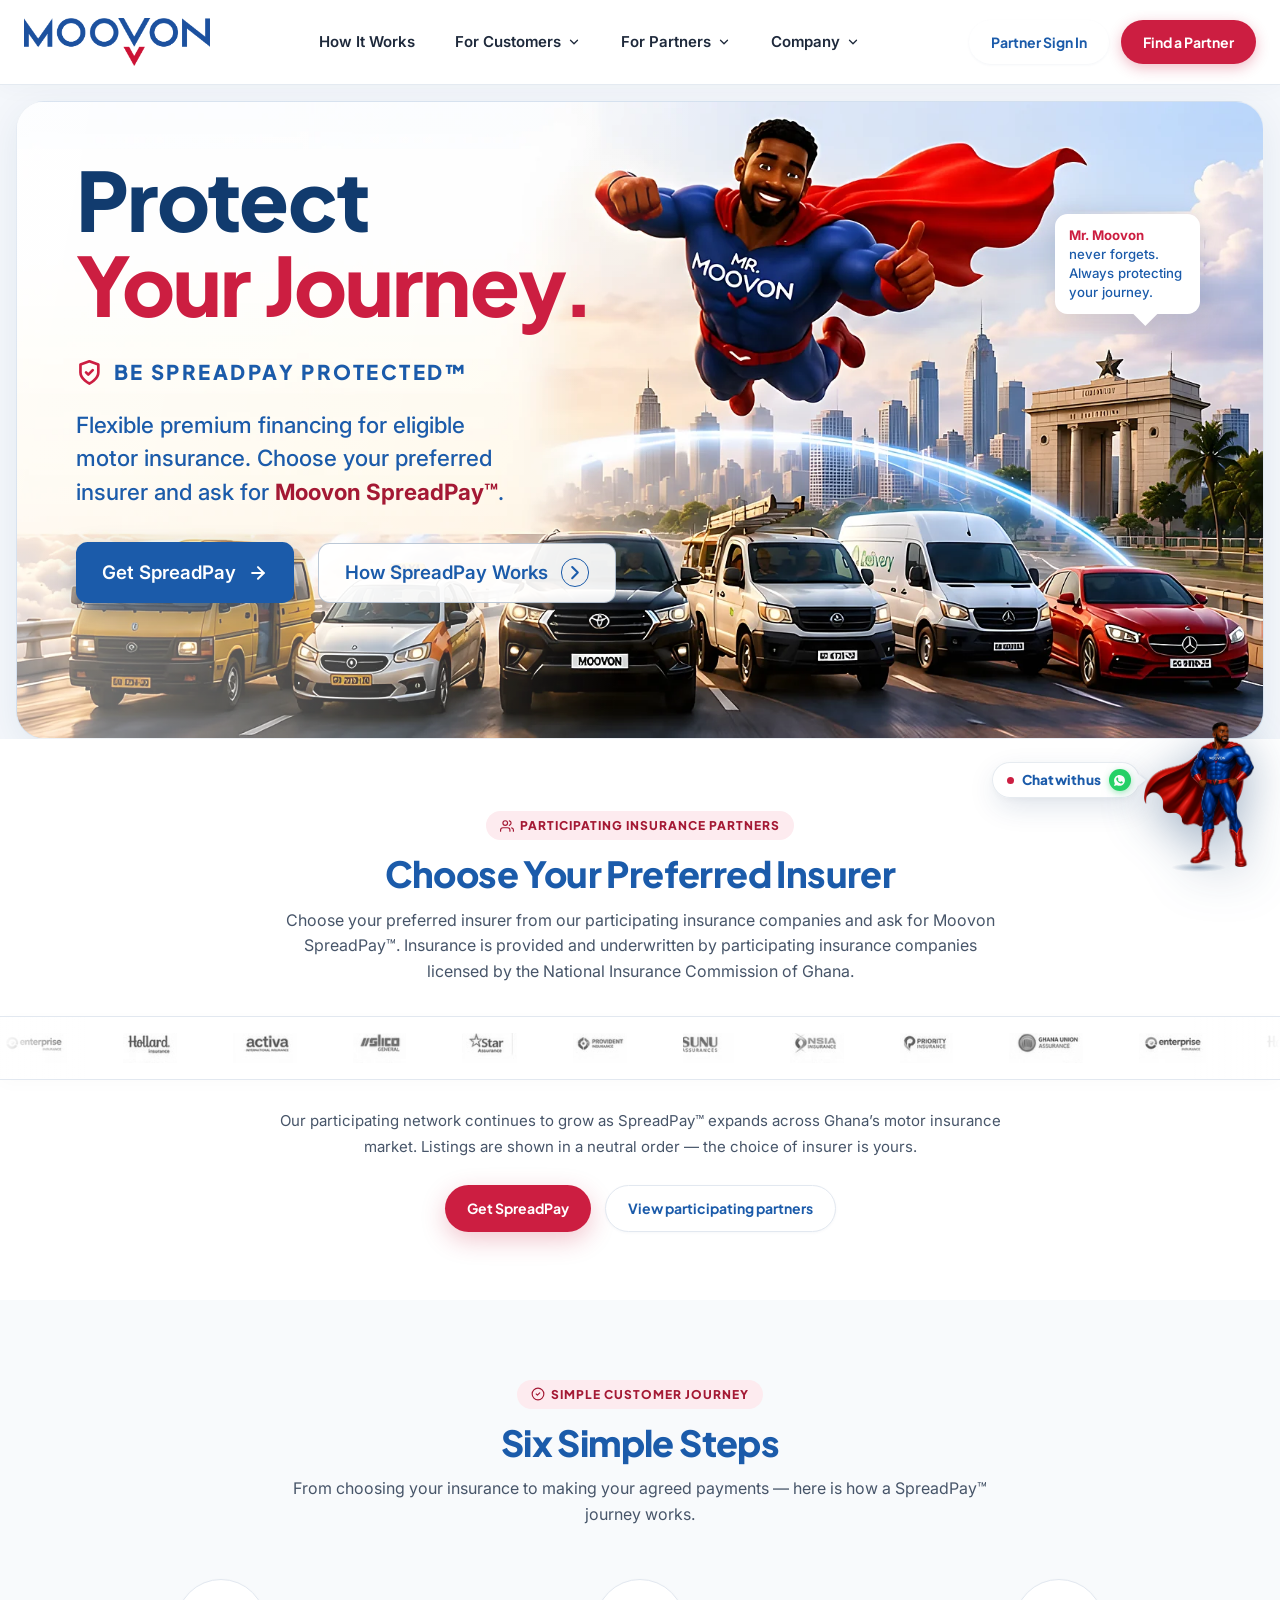
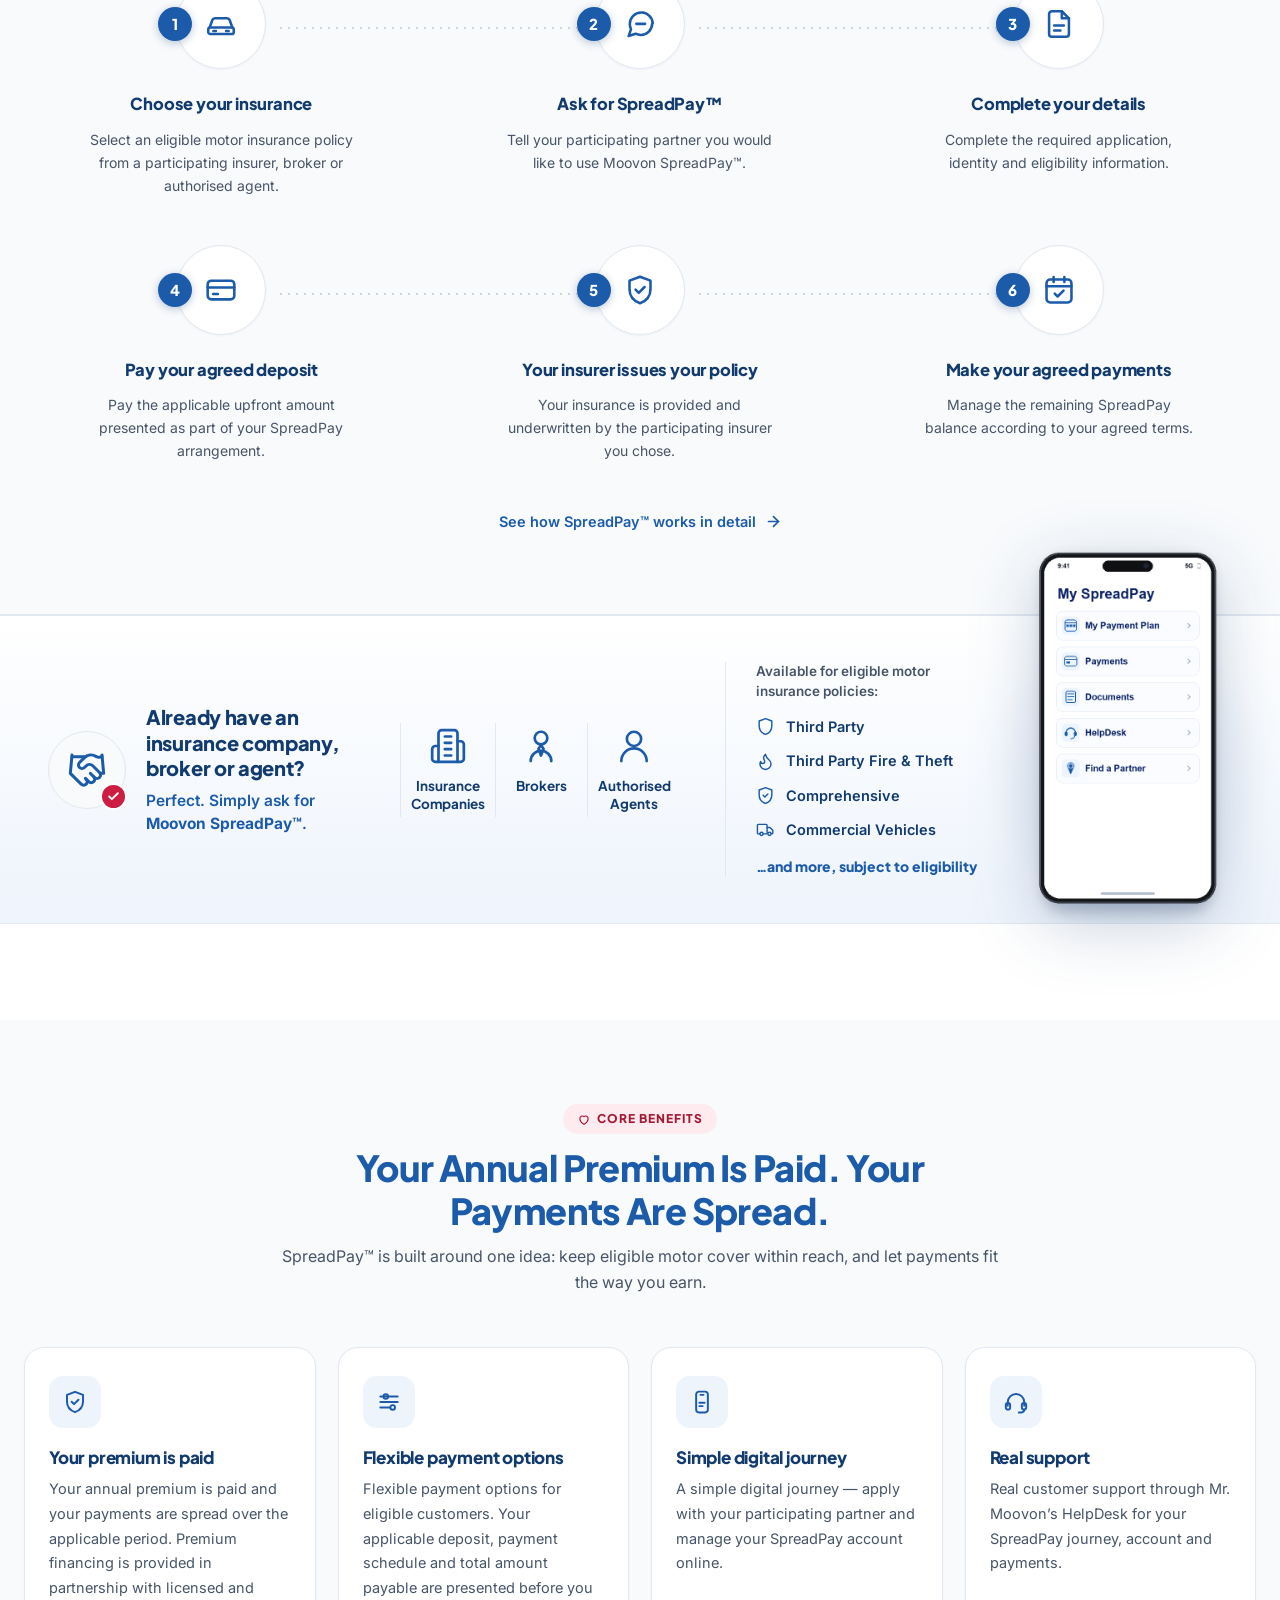
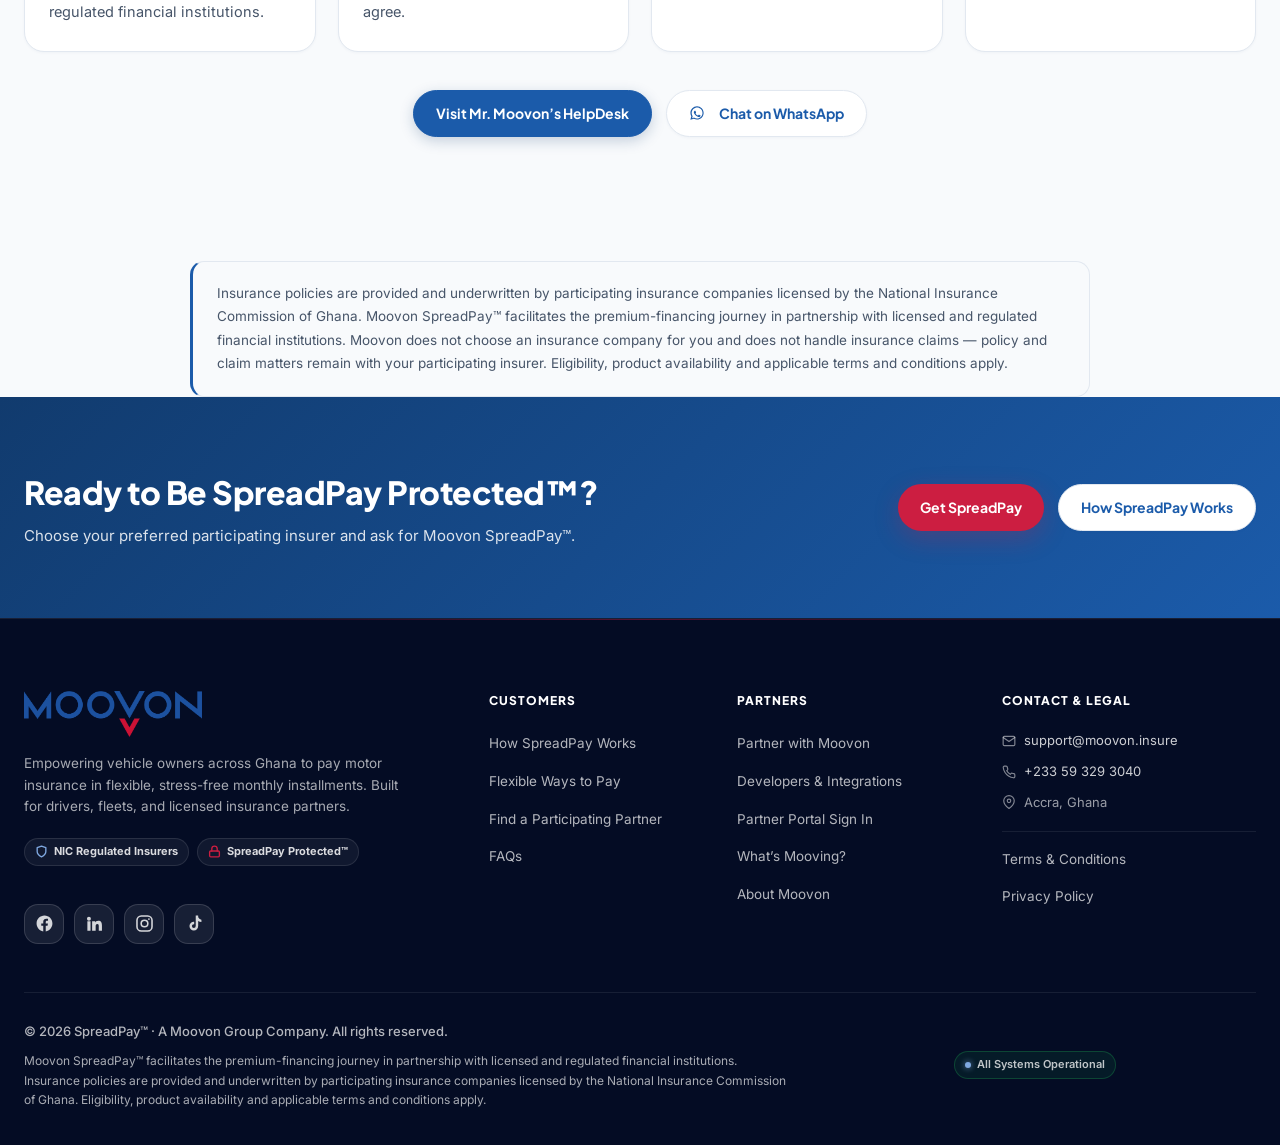
==== commit 8736a668: "Update footer logo across all pages to match header logo" ====
--- a/index.html
+++ b/index.html
@@ -23,6 +23,24 @@
   <link rel="icon" type="image/png" href="assets/brand/icon-trans.png">
   <link rel="canonical" href="https://moovon.insure/">
   <link rel="stylesheet" href="styles.css?v=2.5">
+  <!-- Meta Pixel Code -->
+  <script>
+  !function(f,b,e,v,n,t,s)
+  {if(f.fbq)return;n=f.fbq=function(){n.callMethod?
+  n.callMethod.apply(n,arguments):n.queue.push(arguments)};
+  if(!f._fbq)f._fbq=n;n.push=n;n.loaded=!0;n.version='2.0';
+  n.queue=[];t=b.createElement(e);t.async=!0;
+  t.src=v;s=b.getElementsByTagName(e)[0];
+  s.parentNode.insertBefore(t,s)}(window,document,'script',
+  'https://connect.facebook.net/en_US/fbevents.js');
+  fbq('init', '1037910072177909'); 
+  fbq('track', 'PageView');
+  </script>
+  <noscript>
+  <img height="1" width="1" 
+  src="https://www.facebook.com/tr?id=1037910072177909&ev=PageView&noscript=1"/>
+  </noscript>
+  <!-- End Meta Pixel Code -->
 </head>
 <body>
   <a class="skip-link" href="#main">Skip to main content</a>
@@ -606,7 +624,7 @@
       <!-- Brand & Mission Column -->
       <div class="footer-brand-col">
         <a href="/" class="brand-logo-group brand-logo-footer" aria-label="Moovon SpreadPay Home">
-          <img src="assets/brand/moovon_logo_white.png" alt="Moovon" class="brand-logo-img" width="2371" height="613">
+          <img src="assets/brand/moovon_logo_main.png" alt="Moovon" class="brand-logo-img" width="2371" height="613">
         </a>
         <p class="footer-brand-desc">
           Empowering vehicle owners across Ghana to pay motor insurance in flexible, stress-free monthly installments. Built for drivers, fleets, and licensed insurance partners.
--- a/styles.css
+++ b/styles.css
@@ -4333,7 +4333,8 @@
 .hiw-keyline-section {
   position: relative;
   z-index: 2;
-  margin-top: -34px;
+  margin-top: 36px;
+  margin-bottom: 24px;
 }
 
 .hiw-keyline {
@@ -4390,11 +4391,10 @@
   max-width: 84ch;
 }
 
-/* Matches the 820px breakpoint where .page-hero drops to 32px of bottom
-   padding, so the card never rides up over the hero CTAs. */
 @media (max-width: 860px) {
   .hiw-keyline-section {
-    margin-top: -24px;
+    margin-top: 32px;
+    margin-bottom: 20px;
   }
 }
 
@@ -10809,7 +10809,7 @@
 
   .scene-hero-copy {
     max-width: none;
-    padding: 26px 0 8px;
+    padding: 26px 0 36px;
   }
 }
 
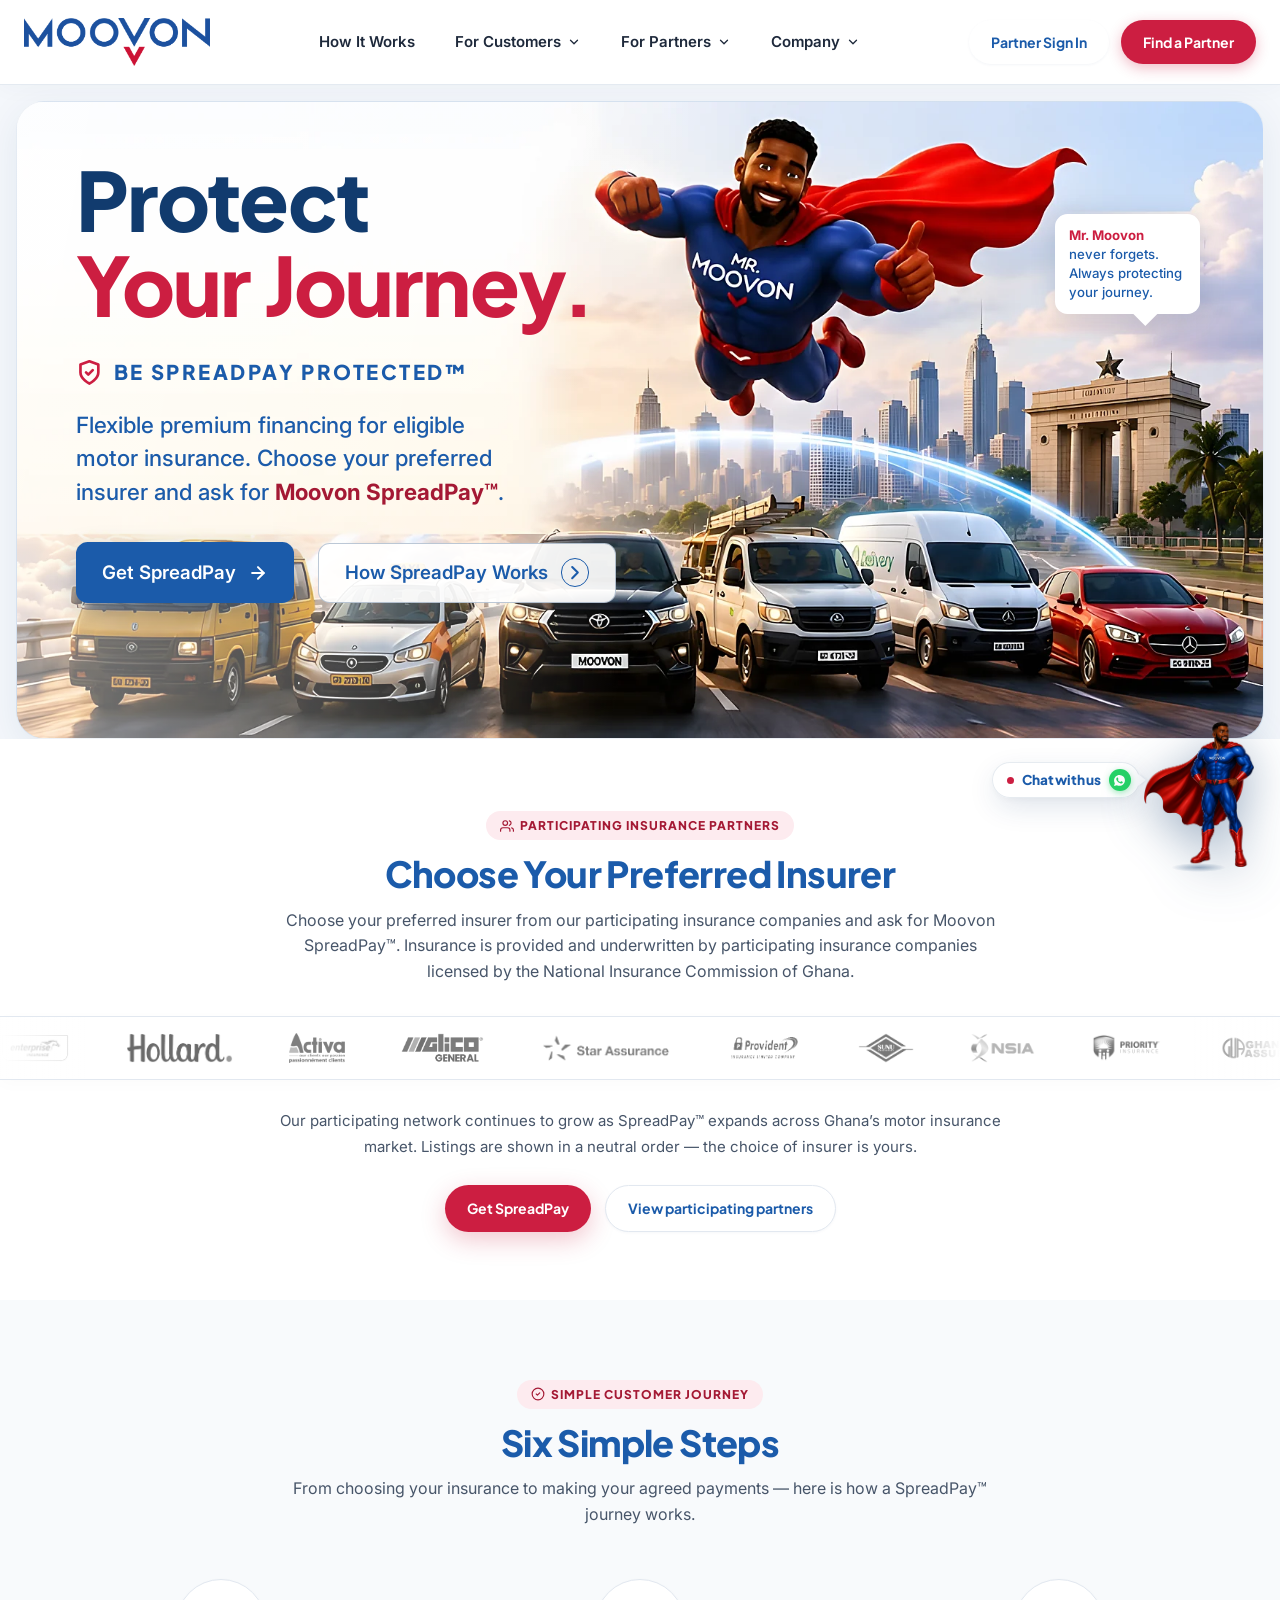
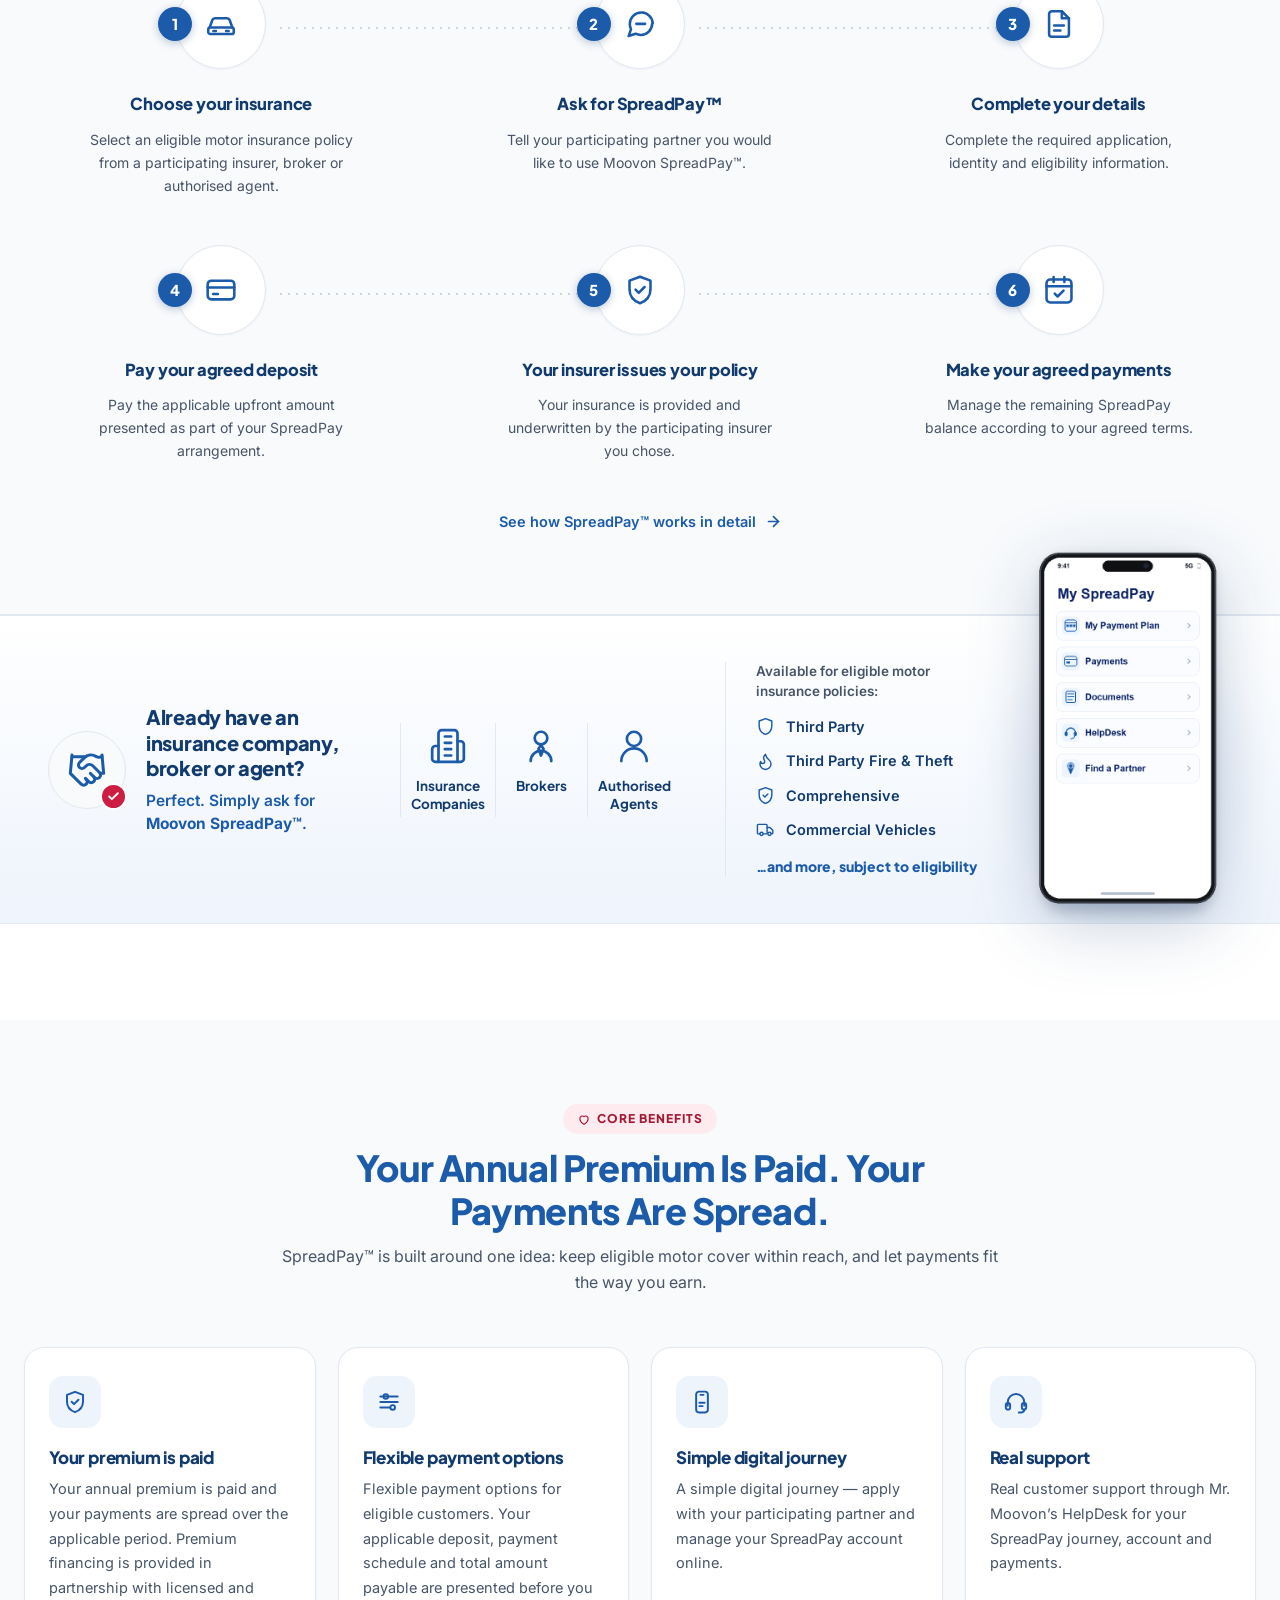
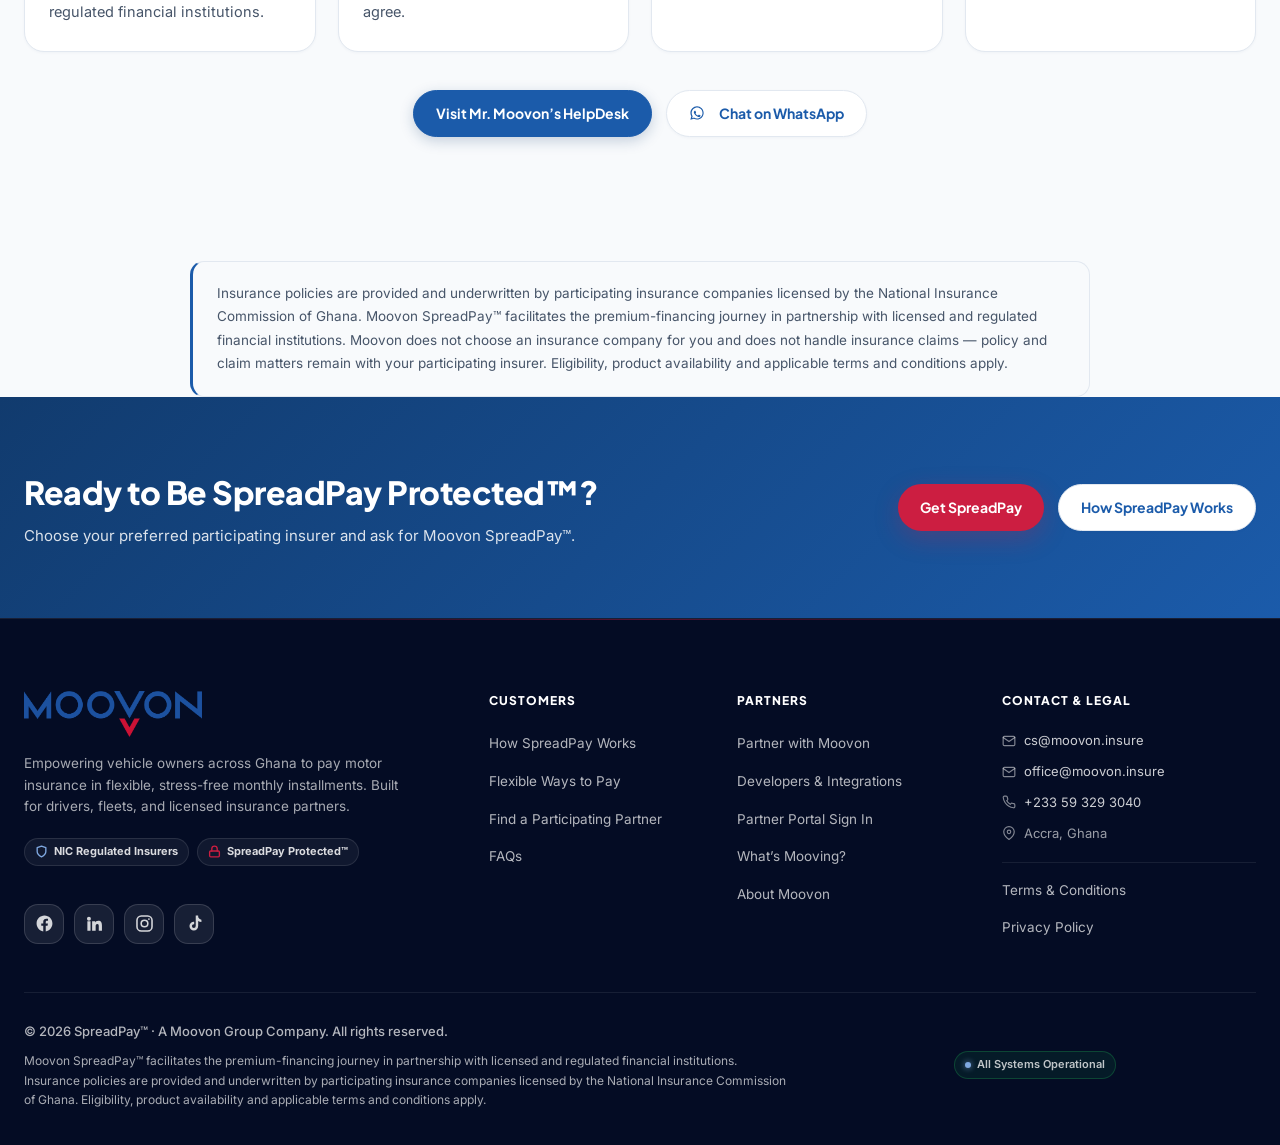
==== commit f311daac: "Update official partner insurance logos and route emails to office and cs" ====
--- a/index.html
+++ b/index.html
@@ -688,12 +688,19 @@
       <div class="footer-col footer-contact-col">
         <h5>CONTACT & LEGAL</h5>
         <div class="footer-contact-details">
-          <a href="mailto:support@moovon.insure" class="footer-contact-link">
+          <a href="mailto:cs@moovon.insure" class="footer-contact-link">
             <svg width="14" height="14" viewBox="0 0 24 24" fill="none" stroke="currentColor" stroke-width="2" stroke-linecap="round" stroke-linejoin="round">
               <path d="M4 4h16c1.1 0 2 .9 2 2v12c0 1.1-.9 2-2 2H4c-1.1 0-2-.9-2-2V6c0-1.1.9-2 2-2z"/>
               <polyline points="22,6 12,13 2,6"/>
             </svg>
-            <span>support@moovon.insure</span>
+            <span>cs@moovon.insure</span>
+          </a>
+          <a href="mailto:office@moovon.insure" class="footer-contact-link">
+            <svg width="14" height="14" viewBox="0 0 24 24" fill="none" stroke="currentColor" stroke-width="2" stroke-linecap="round" stroke-linejoin="round">
+              <path d="M4 4h16c1.1 0 2 .9 2 2v12c0 1.1-.9 2-2 2H4c-1.1 0-2-.9-2-2V6c0-1.1.9-2 2-2z"/>
+              <polyline points="22,6 12,13 2,6"/>
+            </svg>
+            <span>office@moovon.insure</span>
           </a>
           <a href="tel:+233593293040" class="footer-contact-link">
             <svg width="14" height="14" viewBox="0 0 24 24" fill="none" stroke="currentColor" stroke-width="2" stroke-linecap="round" stroke-linejoin="round">
